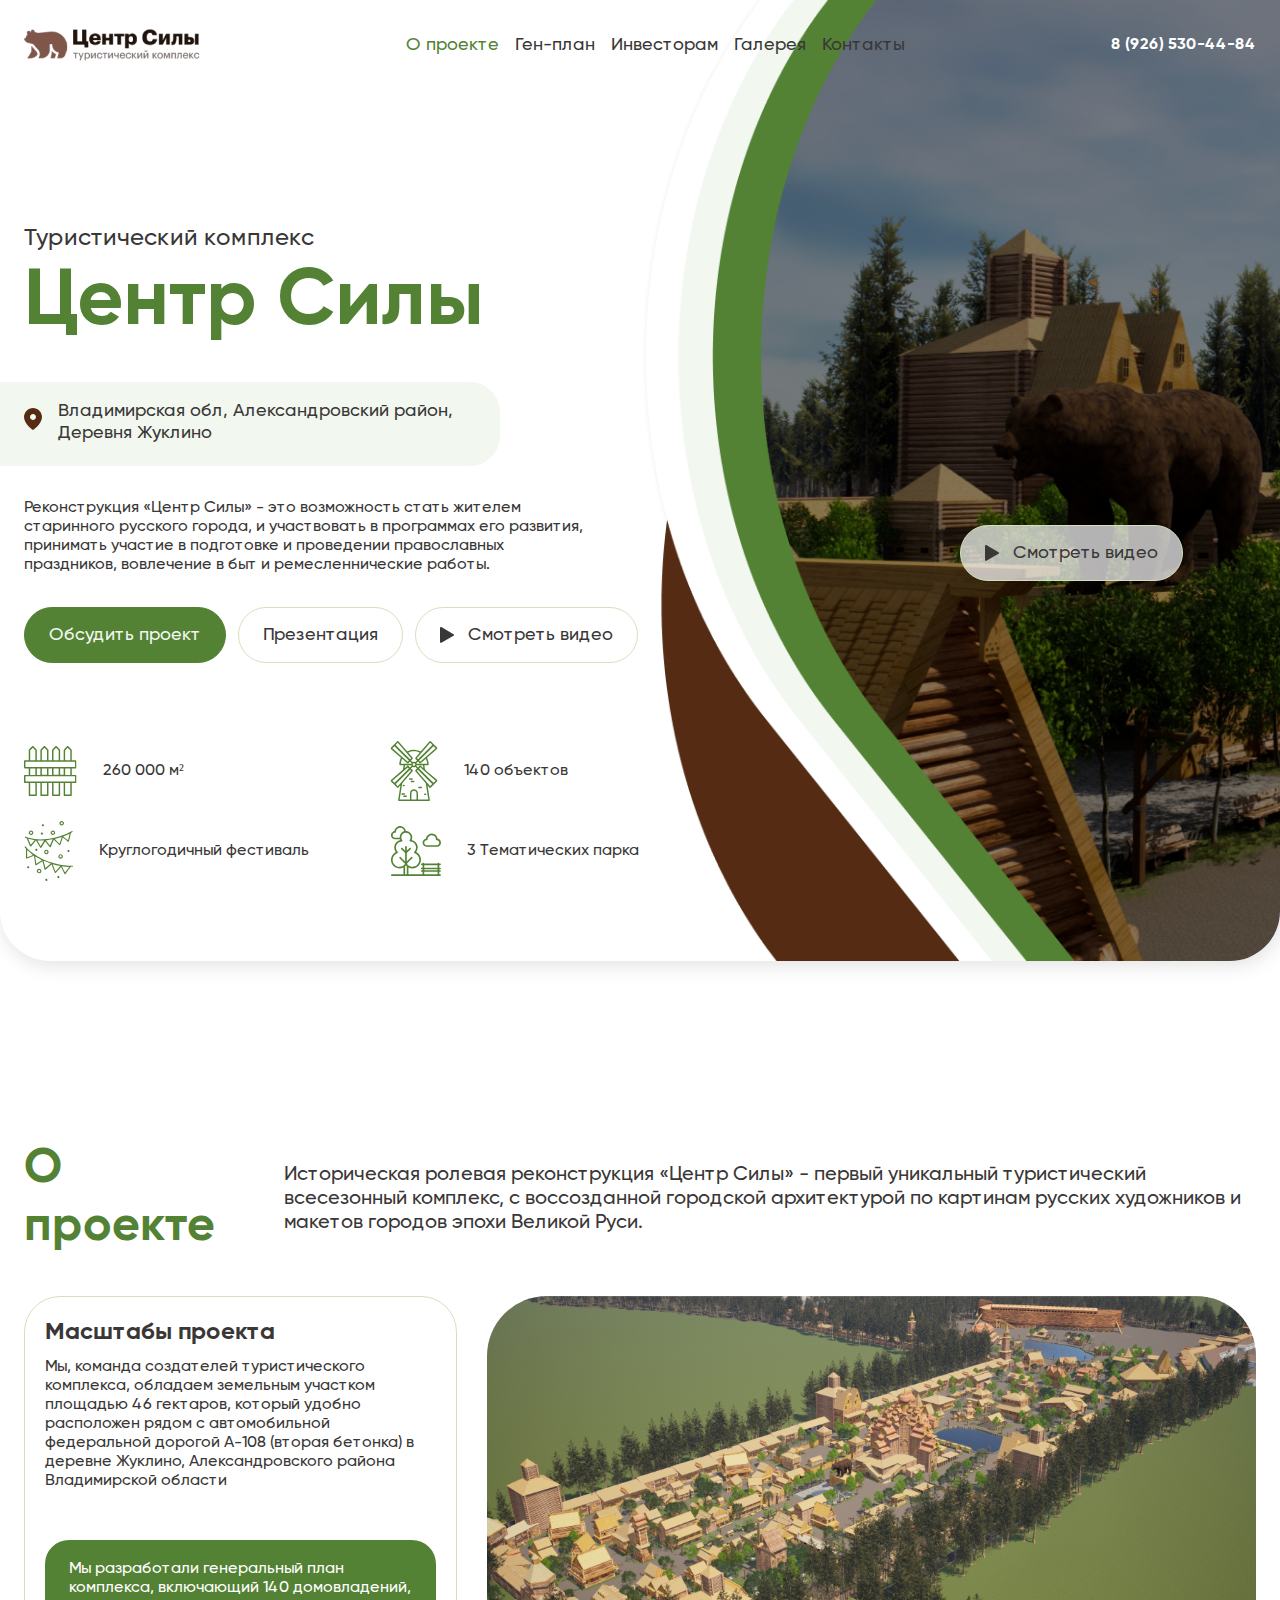
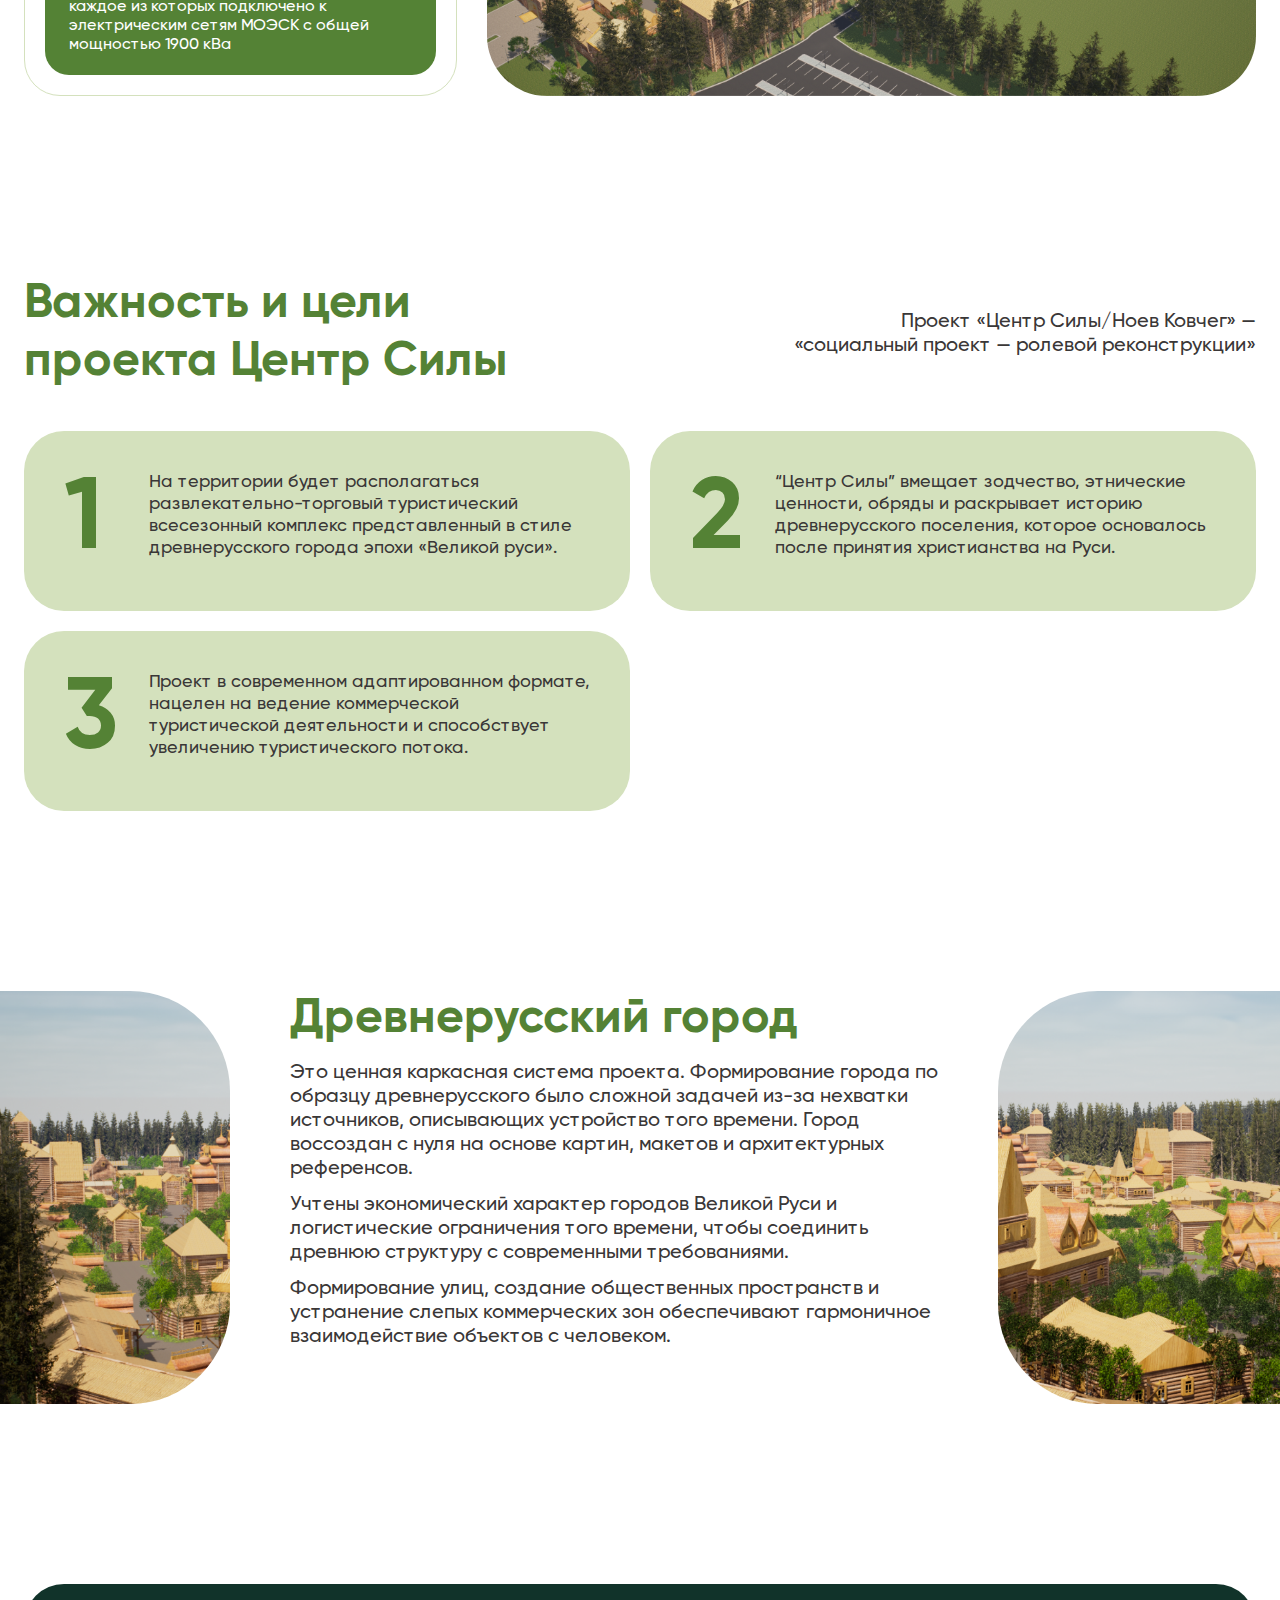
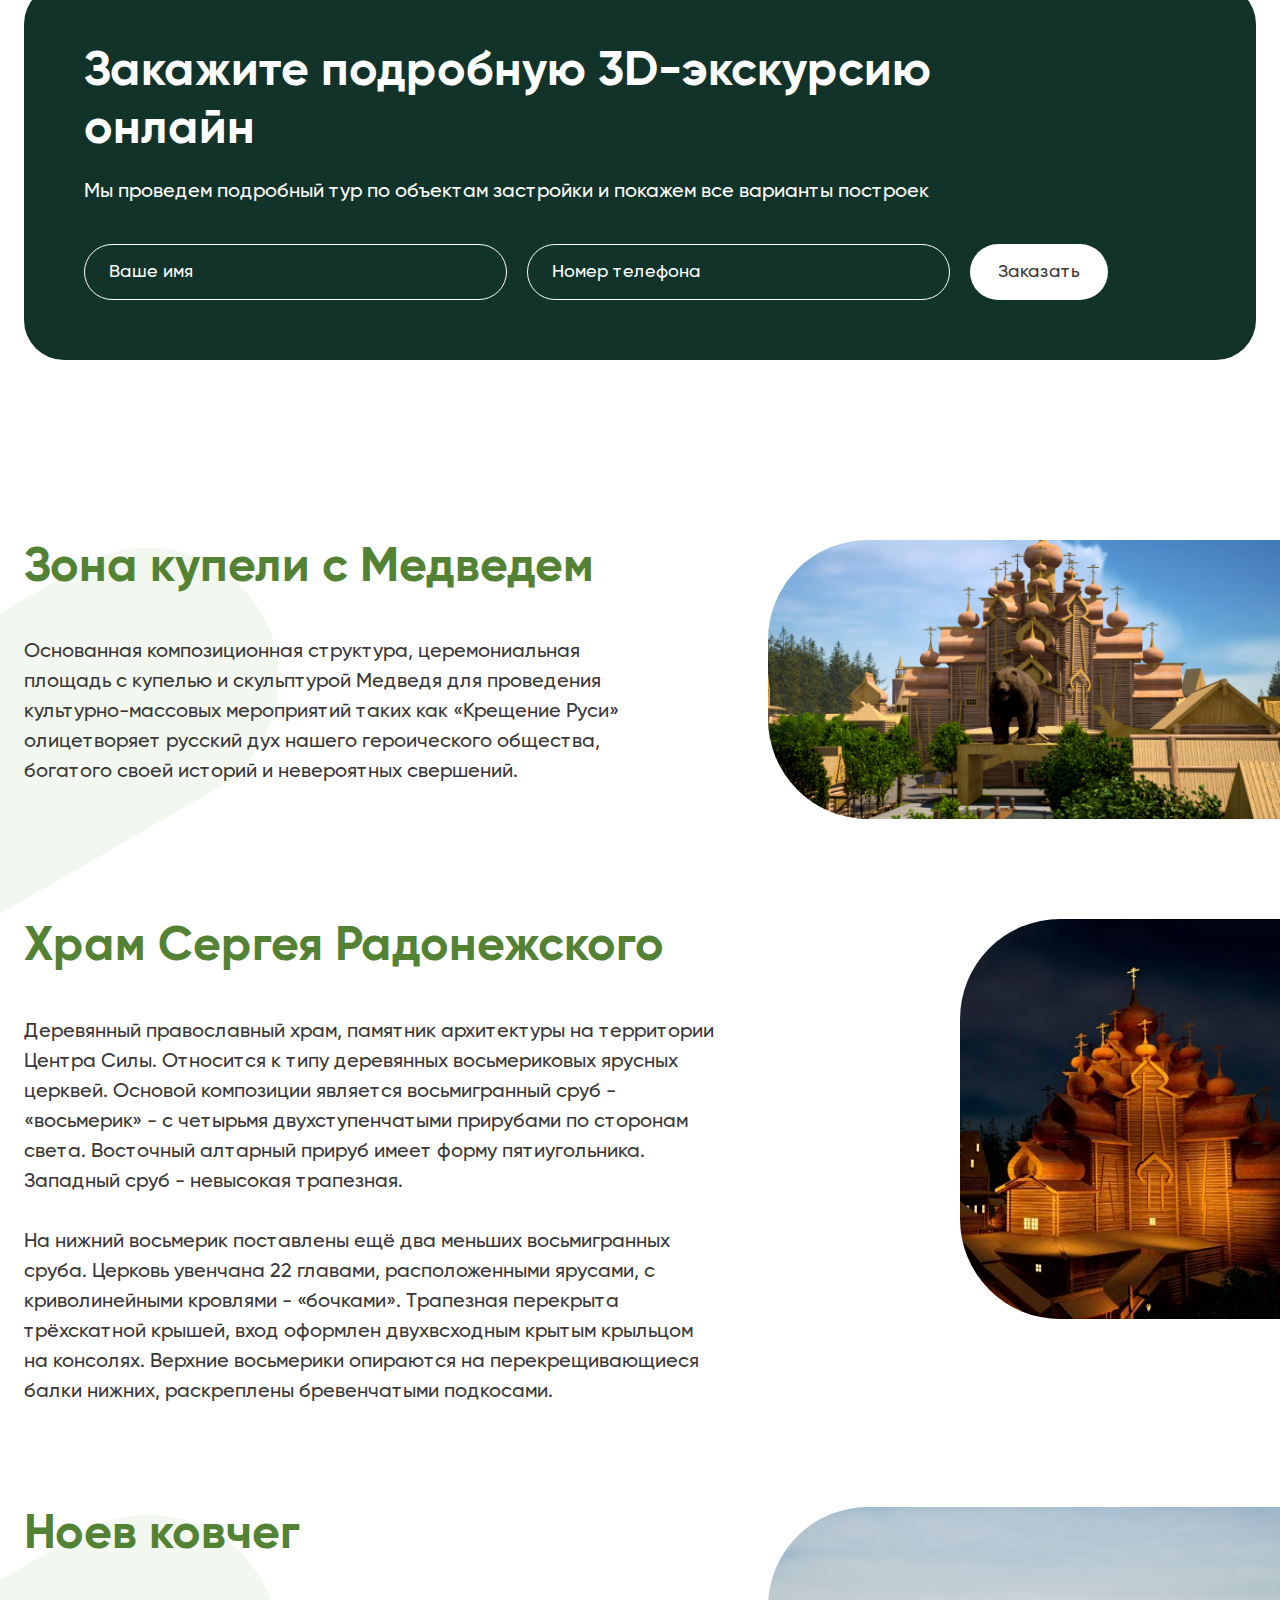
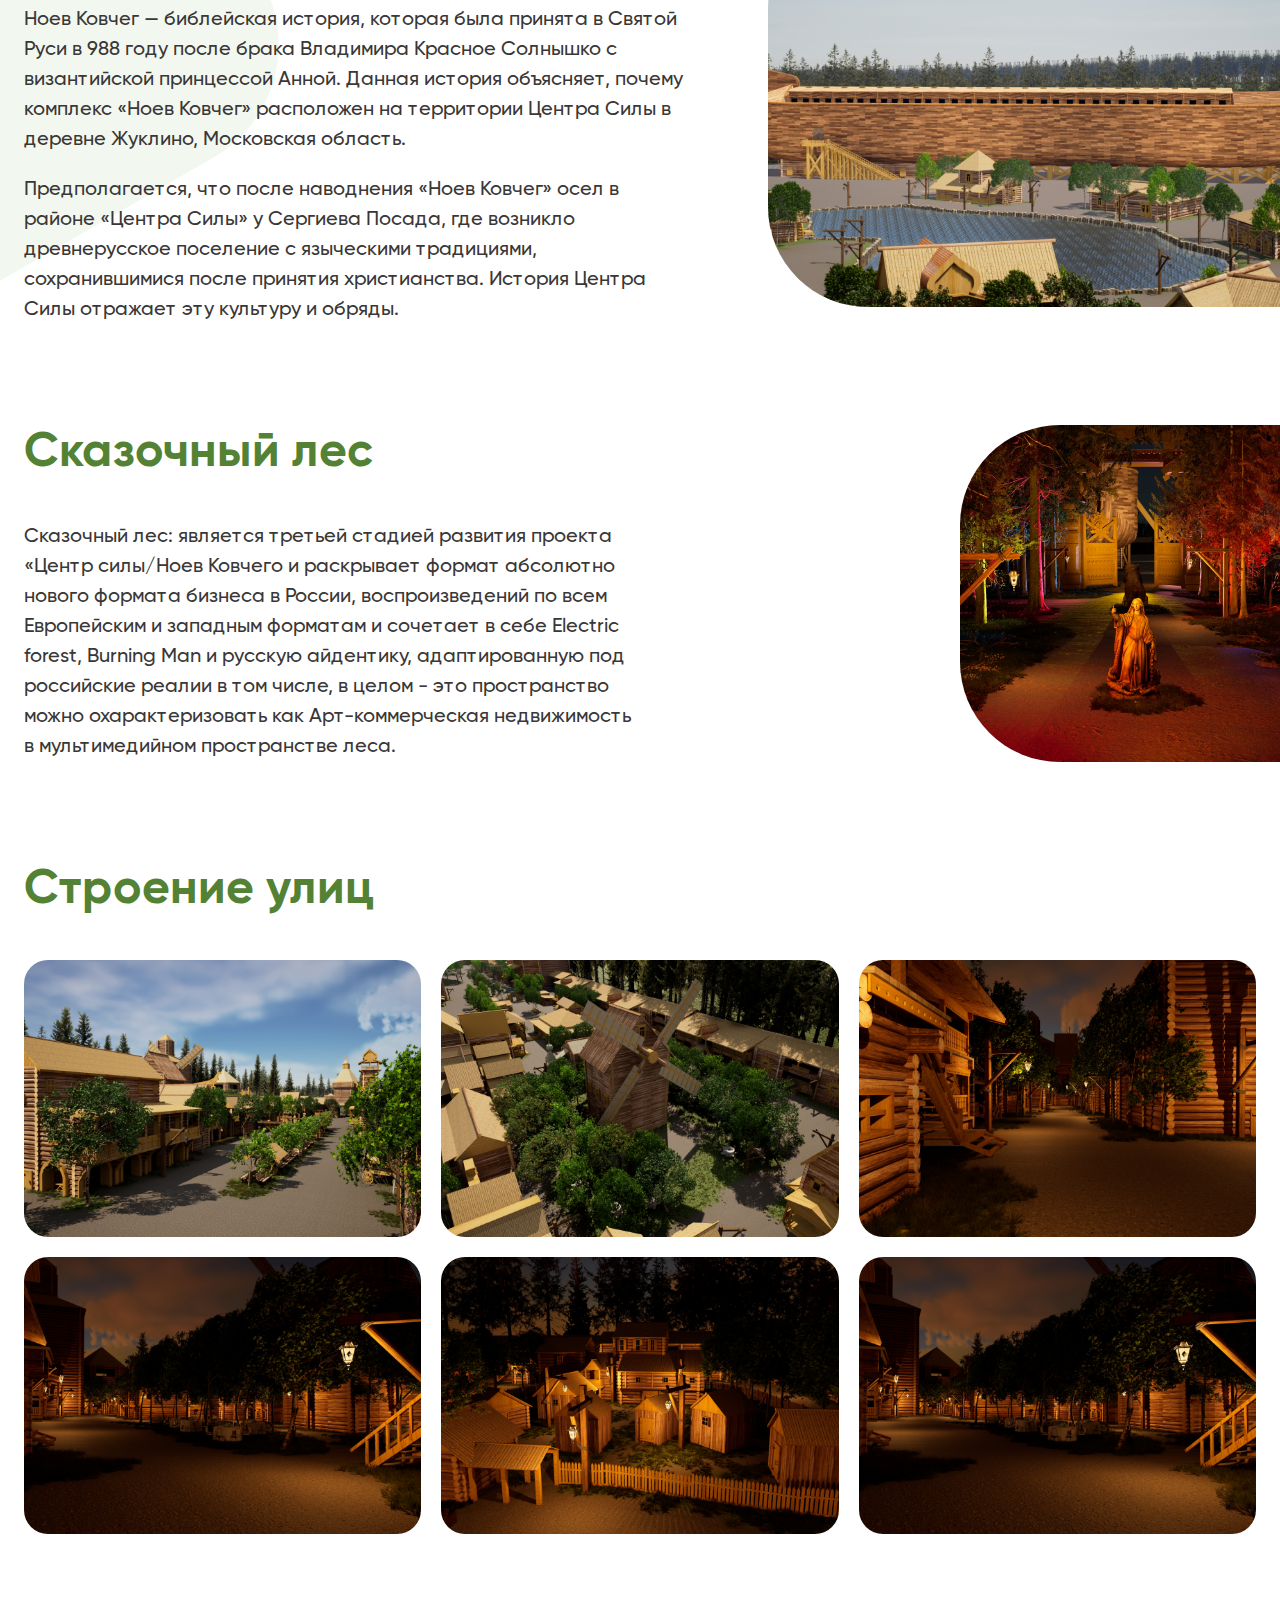
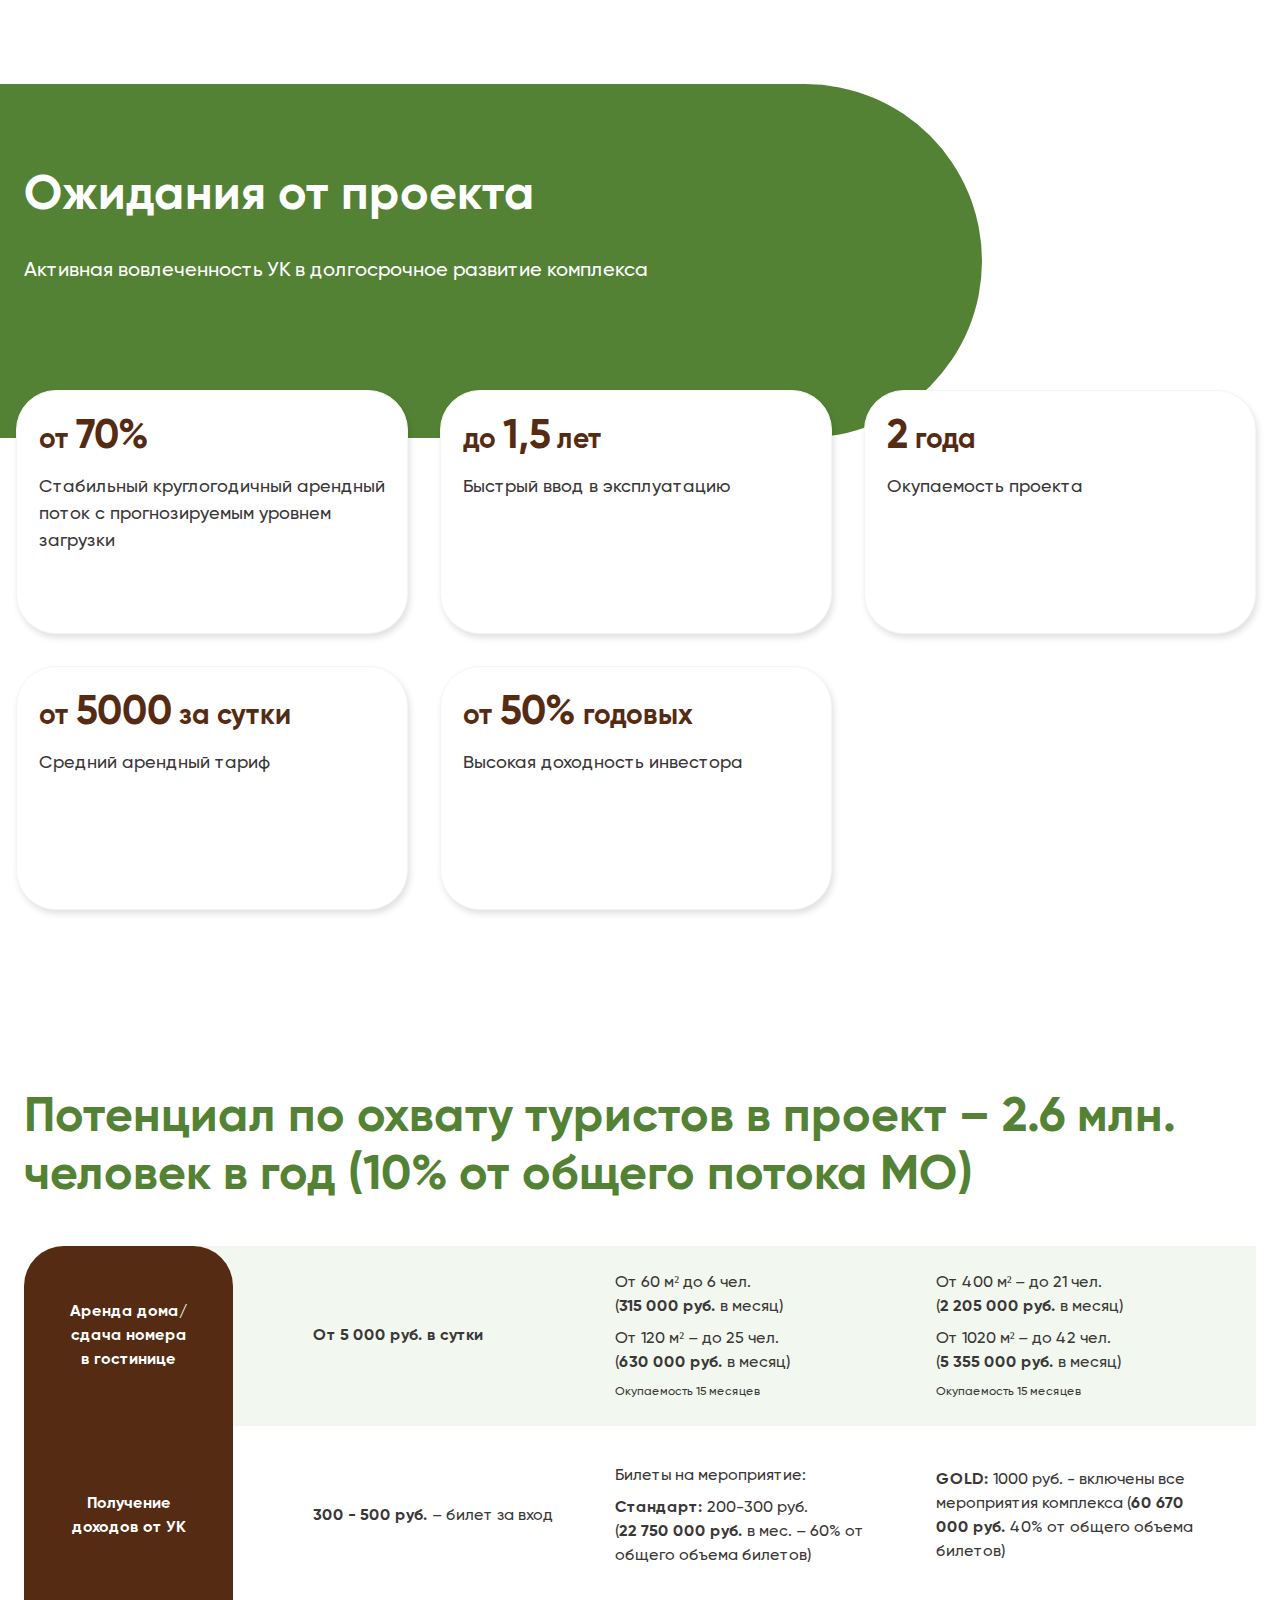
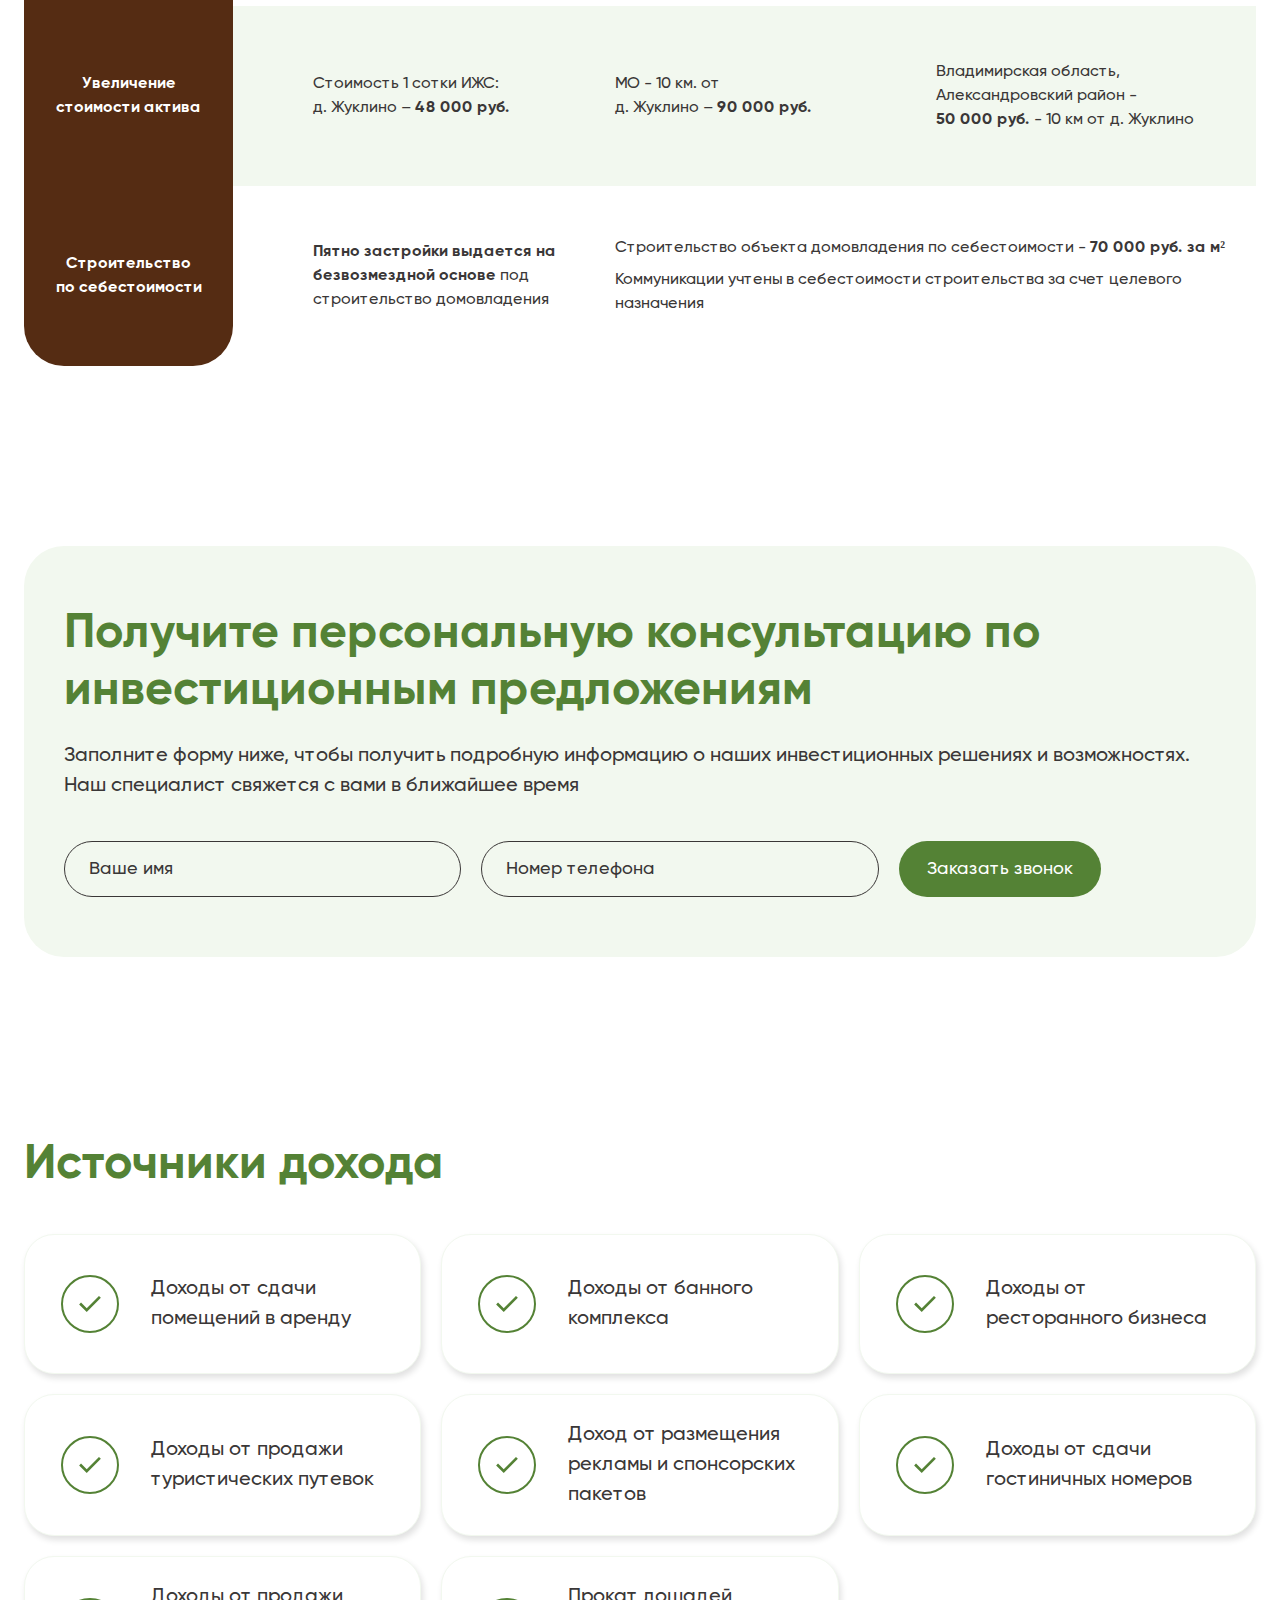
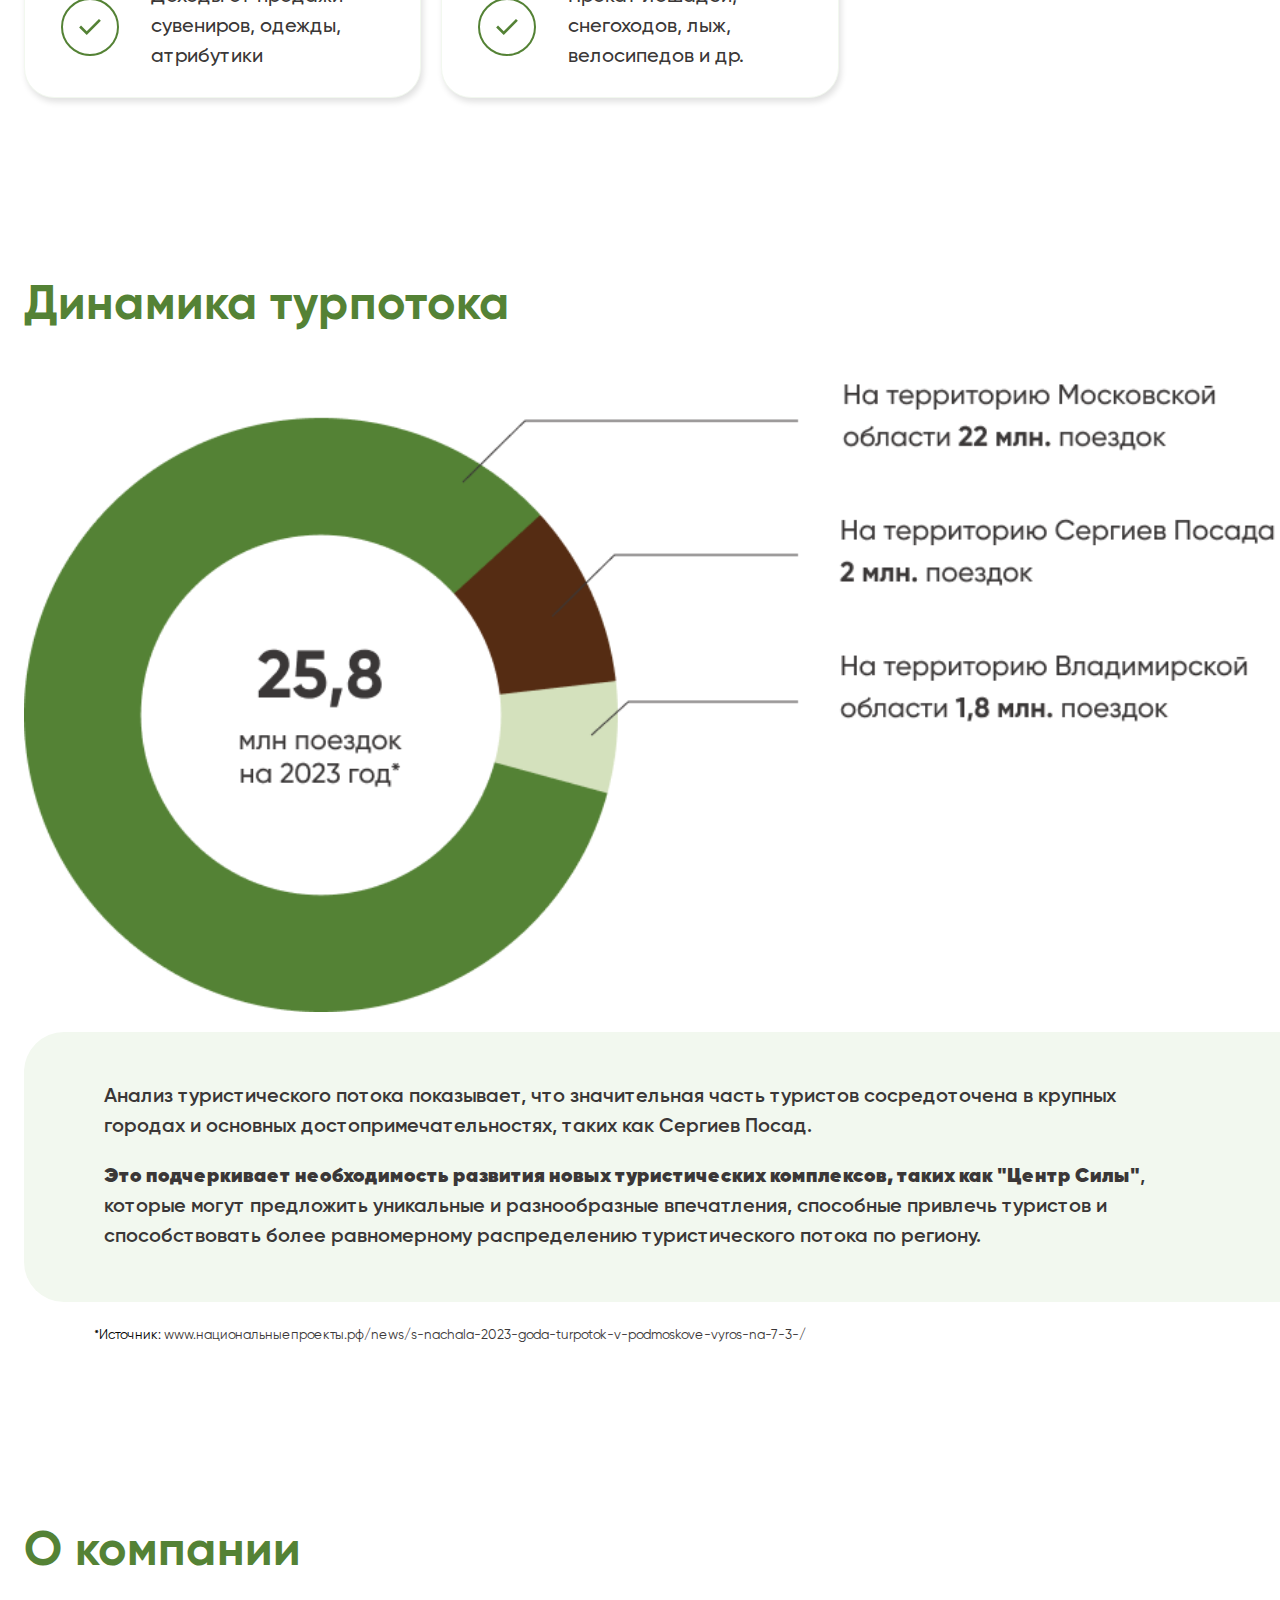
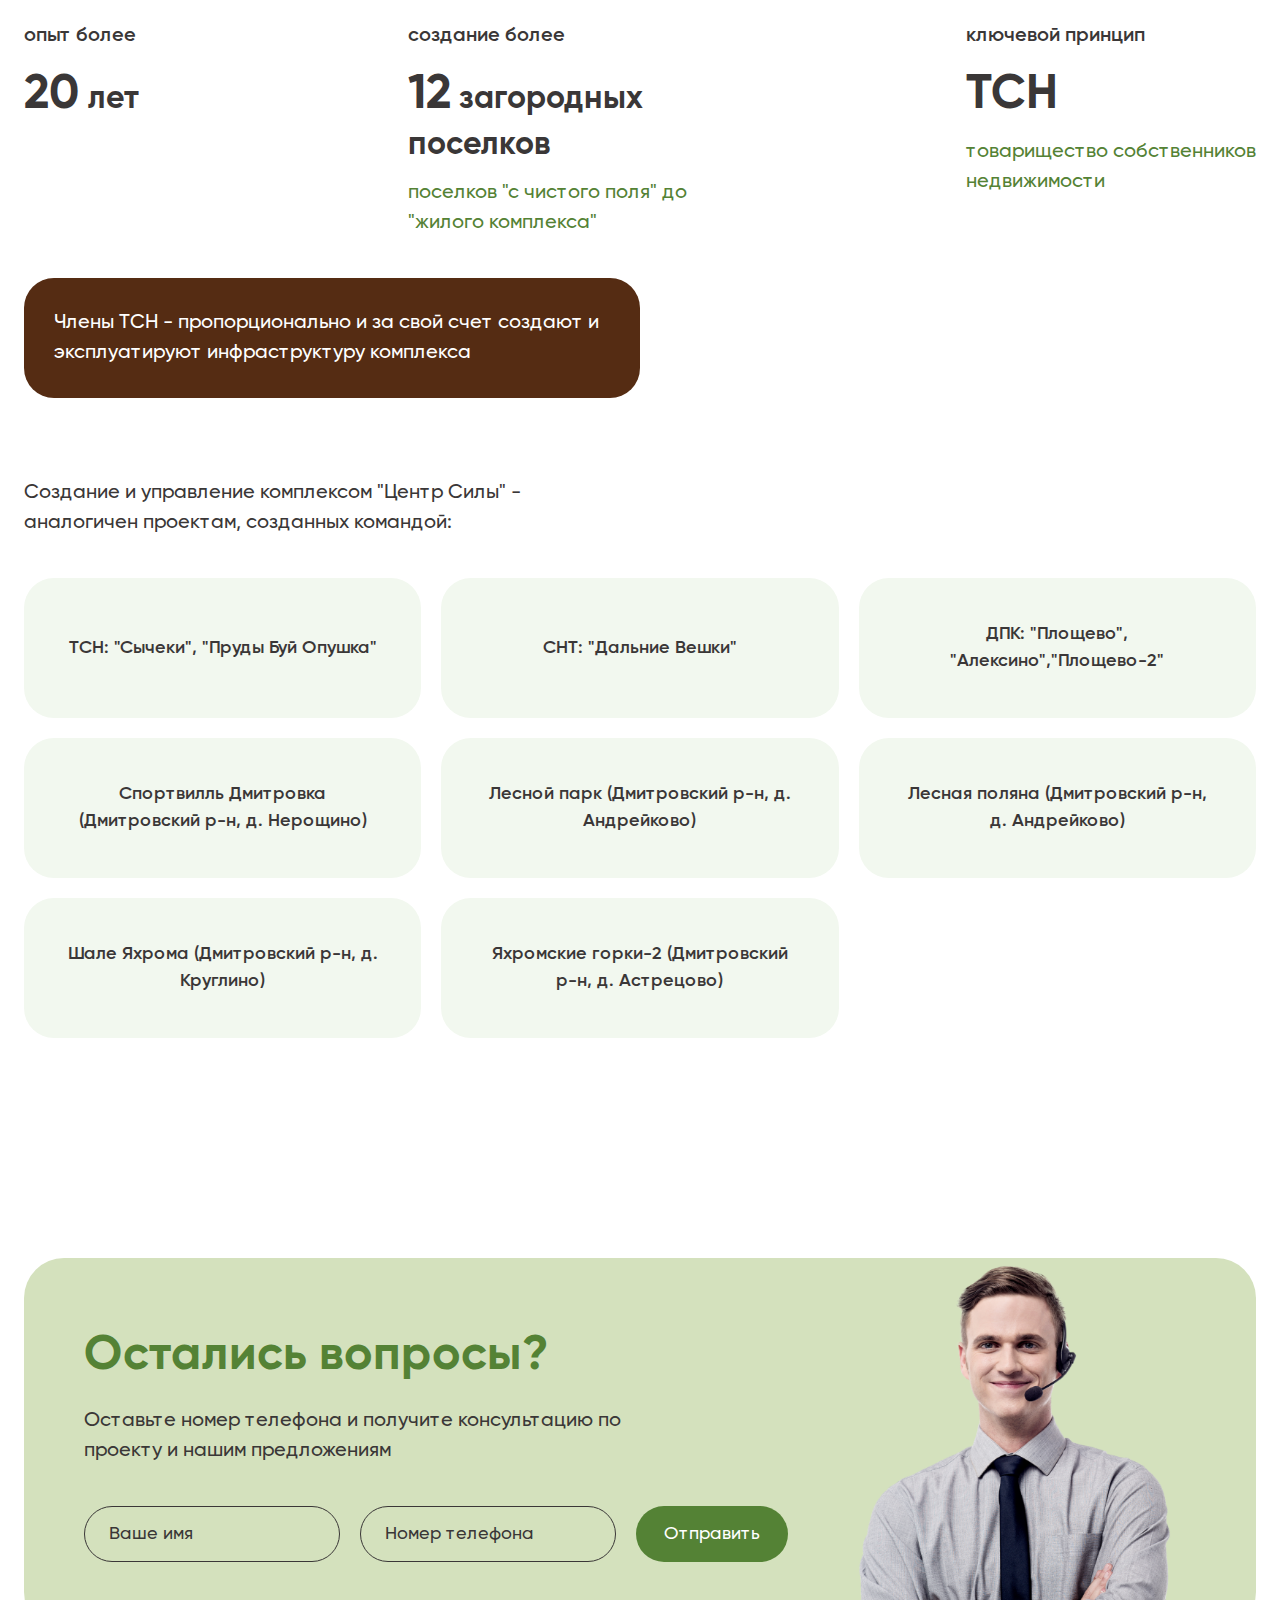
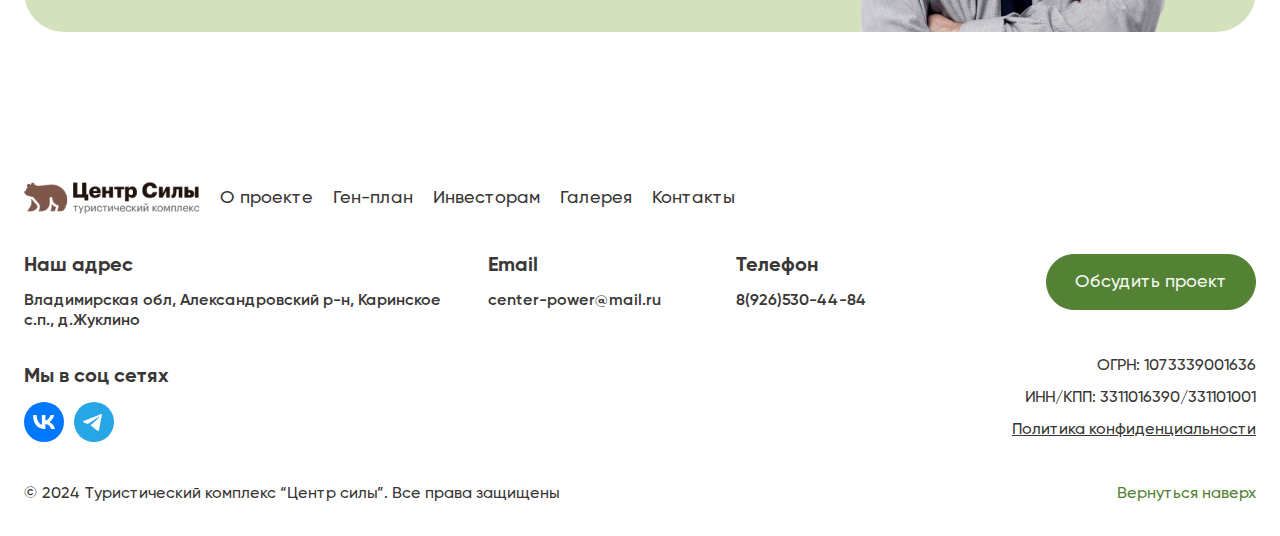
==== index.html @ 2b5b2bd0 "upd new block adp" ====
<!DOCTYPE html>
<html lang="ru">
<head>
    <meta charset="UTF-8">
    <meta name="viewport" content="width=device-width, initial-scale=1.0">
    <link rel="stylesheet" href="css/main.css">
    <link rel="stylesheet" href="assets/libs/swiper-bundle.min.css">
    <title>Главная</title>
</head>
<body>
    <header class="header">
        <div class="container">
            <div class="header__wrapper">
                <a href="/" class="logo">
                    <img src="assets/img/icons/logo.png" alt="">
                </a>
                <nav class="menu">
                    <ul class="menu-nav">
                        <li class="menu-nav__item">
                            <a href="pages/about.html" class="menu-nav__link menu-nav__link--active">О проекте</a>
                        </li>
                        <li class="menu-nav__item">
                            <a href="pages/plan.html" class="menu-nav__link">Ген-план</a>
                        </li>
                        <li class="menu-nav__item">
                            <a href="pages/investors.html" class="menu-nav__link">Инвесторам</a>
                        </li>
                        <li class="menu-nav__item">
                            <a href="pages/gallery.html" class="menu-nav__link">Галерея</a>
                        </li>
                        <li class="menu-nav__item">
                            <a href="pages/contacts.html" class="menu-nav__link">Контакты</a>
                        </li>
                    </ul>
                </nav>
                <a href="tel:89265304484" class="header__phone">8 (926) 530-44-84</a>
                <button class="btn-menu">
                    <span></span>
                    <span></span>
                    <span></span>
                </button>
            </div>
        </div>

        <div class="hero">
            <div class="hero__headline left-padding">
                <span class="hero__subtitle">Туристический комплекс</span>
                <h1 class="hero__title">Центр Cилы</h1>
            </div>
            <div class="hero__address left-padding">
                <p>Владимирская обл, Александровский район, Деревня Жуклино</p>
            </div>
            <div class="hero__bottom left-padding">
                <p class="hero__description">
                    Реконструкция «Центр Силы» - это возможность стать жителем старинного  русского города, и участвовать в программах его развития, 
                    принимать участие в подготовке и проведении  православных праздников, вовлечение в быт и ремесленнические работы.
                </p>
                <div class="hero__buttons">
                    <button class="btn btn--green btn-hover btn-hover--green btn-feedback">Обсудить проект</button>
                    <button class="btn btn--border btn-hover btn-hover--transparent btn-pres">Презентация</button>
                    <button class="btn btn--border btn-hover btn-hover--transparent btn-play">
                        <svg width="14" height="16" viewBox="0 0 14 16" fill="none" xmlns="http://www.w3.org/2000/svg">
                            <path d="M13.5484 7.16231C14.1505 7.50996 14.1505 8.37909 13.5484 8.72674L1.35484 15.7667C0.752688 16.1143 -6.85385e-07 15.6798 -6.54992e-07 14.9845L-3.95401e-08 0.904572C-9.14745e-09 0.209269 0.752688 -0.225295 1.35484 0.122356L13.5484 7.16231Z" fill="#3A3737" />
                        </svg>
                        <span>Смотреть видео</span>
                    </button>
                </div>
                <ul class="hero-advantages">
                    <li class="hero-advantages__item">
                        <img src="assets/img/icons/square.svg" class="hero-advantages__img" alt="">
                        <span class="hero-advantages__text">260 000 м²</span>
                    </li>
                    <li class="hero-advantages__item">
                        <img src="assets/img/icons/object.svg" class="hero-advantages__img" alt="">
                        <span class="hero-advantages__text">140 объектов</span>
                    </li>
                    <li class="hero-advantages__item">
                        <img src="assets/img/icons/festival.svg" class="hero-advantages__img" alt="">
                        <span class="hero-advantages__text">Круглогодичный фестиваль</span>
                    </li>
                    <li class="hero-advantages__item">
                        <img src="assets/img/icons/parks.svg" class="hero-advantages__img" alt="">
                        <span class="hero-advantages__text">3 Тематических парка</span>
                    </li>
                </ul>
            </div>
        </div>
        <div class="bg-hero">
            <div class="bg-hero__wrapper">
                <img src="assets/img/bg/hero.png" class="bg-hero__img" alt="">
                <button class="btn btn--border btn-hover btn-hover--transparent bg-hero__btn">
                    <svg width="14" height="16" viewBox="0 0 14 16" fill="none" xmlns="http://www.w3.org/2000/svg">
                        <path d="M13.5484 7.16231C14.1505 7.50996 14.1505 8.37909 13.5484 8.72674L1.35484 15.7667C0.752688 16.1143 -6.85385e-07 15.6798 -6.54992e-07 14.9845L-3.95401e-08 0.904572C-9.14745e-09 0.209269 0.752688 -0.225295 1.35484 0.122356L13.5484 7.16231Z" fill="#3A3737" />
                    </svg>
                    <span>Смотреть видео</span>
                </button>
            </div>
        </div>
        <div class="video">
            <img src="assets/img/photo/video.png" class="video__img" alt="">
            <button class="video__btn">
                <svg width="14" height="16" viewBox="0 0 14 16" fill="none" xmlns="http://www.w3.org/2000/svg">
                    <path d="M13.5484 7.16231C14.1505 7.50996 14.1505 8.37909 13.5484 8.72674L1.35484 15.7667C0.752688 16.1143 -6.85385e-07 15.6798 -6.54992e-07 14.9845L-3.95401e-08 0.904572C-9.14745e-09 0.209269 0.752688 -0.225295 1.35484 0.122356L13.5484 7.16231Z" fill="#3A3737" />
                </svg>
                <span>Смотреть видео</span>
            </button>
        </div>
    </header>

    <!-- О проекте -->
    <section class="section section--large">
        <div class="container">
            <div class="section__header">
                <h2 class="title title--xxs">О проекте</h2>
                <p class="section__subtitle">Историческая ролевая реконструкция «Центр Силы» - первый уникальный туристический всесезонный комплекс, с воссозданной городской архитектурой по картинам русских художников и макетов городов эпохи Великой Руси.</p>
            </div>
            <div class="container__inner">
                <div class="project">
                    <div class="project__left">
                        <h3 class="project__title">Масштабы проекта</h3>
                        <p class="project__subtitle">Мы, команда создателей туристического комплекса, обладаем земельным участком площадью 46 гектаров, который удобно расположен рядом с автомобильной федеральной дорогой А-108 (вторая бетонка) в деревне Жуклино, Александровского района Владимирской области</p>
                        <div class="project__description">
                            <p class="project__text">Мы разработали генеральный план комплекса, включающий 140 домовладений, каждое из которых подключено к электрическим сетям МОЭСК с общей мощностью 1900 кВа</p>
                        </div>
                    </div>
                    <div class="project__right">
                        <img src="assets/img/photo/object.png" class="project__img" alt="">
                    </div>
                </div>
            </div>
        </div>
    </section>

    <!-- Цели -->
    <section class="section section--large">
        <div class="container">
            <div class="section__header">
                <h2 class="title title--xs">Важность и цели проекта Центр Силы</h2>
                <p class="section__subtitle section__subtitle--xs">Проект «Центр Силы/Ноев Ковчег» — «социальный проект — ролевой реконструкции»</p>
            </div>
            <div class="container__inner">
                <div class="goals">
                    <div class="goals__item">
                        <span class="goals__number">1</span>
                        <p class="goals__text">На территории будет располагаться развлекательно-торговый туристический всесезонный комплекс представленный в стиле древнерусского города эпохи «Великой руси».</p>
                    </div>
                    <div class="goals__item">
                        <span class="goals__number">2</span>
                        <p class="goals__text">“Центр Силы” вмещает зодчество, этнические ценности, обряды и раскрывает историю древнерусского поселения, которое основалось после принятия христианства на Руси.</p>
                    </div>
                    <div class="goals__item">
                        <span class="goals__number">3</span>
                        <p class="goals__text">Проект в современном адаптированном формате, нацелен на ведение коммерческой туристической деятельности и способствует увеличению туристического потока.</p>
                    </div>
                </div>
            </div>
        </div>
    </section>

    <!-- Древнерусский город -->
    <section class="section section--large">
        <div class="town">
            <img src="assets/img/photo/oldrus-left.png" class="town__img" alt="">
            <div class="town__wrapper">
                <h2>Древнерусский город</h2>
                <p class="town__text">Это ценная каркасная система проекта. Формирование города по образцу древнерусского было сложной задачей из-за нехватки источников, описывающих устройство того времени. Город воссоздан с нуля на основе картин, макетов и архитектурных референсов.</p>
                <p class="town__text"> Учтены экономический характер городов Великой Руси и логистические ограничения того времени, чтобы соединить древнюю структуру с современными требованиями.</p>
                <p class="town__text">Формирование улиц, создание общественных пространств и устранение слепых коммерческих зон обеспечивают гармоничное взаимодействие объектов с человеком.</p>
            </div>
            <img src="assets/img/photo/oldrus-right.png" class="town__img" alt="">
        </div>
    </section>

    <!-- Форма -->
    <section class="section section--large">
        <div class="container">
            <div class="order-form">
                <div class="order-form__wrapper">
                    <h2 class="white-text">Закажите подробную 3D-экскурсию онлайн</h2>
                    <p class="order-form__subtitle white-text">Мы проведем подробный тур по объектам застройки и покажем все варианты построек</p>
                    <form action="" class="form form-order">
                        <input type="text" class="input input--white" name="name" placeholder="Ваше имя">
                        <input type="text" class="input input--white" name="phone" placeholder="Номер телефона">
                        <button class="form-order__btn">Заказать</button>
                    </form>
                </div>
            </div>
        </div>
    </section>

    <!-- Примеры -->
    <section class="section section--large">
        <div class="example">
            
            <div class="solutions">
                <div class="solutions__inner">
                    <div class="solutions__left solutions__left--medium solutions__left--bg left-padding">
                        <h2>Зона купели с Медведем</h2>
                        <div class="solutions__wrapper">
                            <div class="solutions__item">
                                <p class="solutions__text">Основанная композиционная структура, церемониальная площадь с купелью и скульптурой Медведя для проведения культурно-массовых мероприятий таких как «Крещение Руси» олицетворяет русский дух нашего героического общества, богатого своей историй и невероятных свершений.</p>
                            </div>
                        </div>
                    </div>
                    <img src="assets/img/photo/font-area.png" class="solutions__img solutions__img--large" alt="">
                </div>
            </div>

            <div class="solutions">
                <div class="solutions__inner">
                    <div class="solutions__left solutions__left--large left-padding">
                        <h2>Храм Сергея Радонежского</h2>
                        <div class="solutions__wrapper solutions__wrapper--large">
                            <div class="solutions__item">
                                <p class="solutions__text">Деревянный православный храм, памятник архитектуры на территории Центра Силы. Относится к типу деревянных восьмериковых ярусных церквей. Основой композиции является восьмигранный сруб - «восьмерик» - с четырьмя двухступенчатыми прирубами по сторонам света. Восточный алтарный прируб имеет форму пятиугольника. Западный сруб - невысокая трапезная.</p>
                            </div>
                            <div class="solutions__item">
                                <p class="solutions__text">На нижний восьмерик поставлены ещё два меньших восьмигранных сруба. Церковь увенчана 22 главами, расположенными ярусами, с криволинейными кровлями - «бочками». Трапезная перекрыта трёхскатной крышей, вход оформлен двухвсходным крытым крыльцом на консолях. Верхние восьмерики опираются на перекрещивающиеся балки нижних, раскреплены бревенчатыми подкосами.</p>
                            </div>
                        </div>
                    </div>
                    <img src="assets/img/photo/temple.png" class="solutions__img solutions__img--medium" alt="">
                </div>
            </div>

            <div class="solutions">
                <div class="solutions__inner">
                    <div class="solutions__left solutions__left--large solutions__left--bg left-padding">
                        <h2>Ноев ковчег</h2>
                        <div class="solutions__wrapper">
                            <div class="solutions__item">
                                <p class="solutions__text">Ноев Ковчег — библейская история, которая была принята в Святой Руси в 988 году после брака Владимира Красное Солнышко с византийской принцессой Анной. Данная история объясняет, почему комплекс «Ноев Ковчег» расположен на территории Центра Силы в деревне Жуклино, Московская область.</p>
                                <p class="solutions__text">Предполагается, что после наводнения «Ноев Ковчег» осел в районе «Центра Силы» у Сергиева Посада, где возникло древнерусское поселение с языческими традициями, сохранившимися после принятия христианства. История Центра Силы отражает эту культуру и обряды.</p>
                            </div>
                        </div>
                    </div>
                    <img src="assets/img/photo/noah.png" class="solutions__img solutions__img--large" alt="">
                </div>
            </div>

            <div class="solutions">
                <div class="solutions__inner">
                    <div class="solutions__left solutions__left--medium left-padding">
                        <h2>Сказочный лес</h2>
                        <div class="solutions__wrapper">
                            <div class="solutions__item">
                                <p class="solutions__text">Сказочный лес: является третьей стадией развития проекта «Центр силы/Ноев Ковчего и раскрывает формат абсолютно нового формата бизнеса в России, воспроизведений по всем Европейским и западным форматам и сочетает в себе Electric forest, Burning Man и русскую айдентику, адаптированную под российские реалии в том числе, в целом - это пространство можно охарактеризовать как Арт-коммерческая недвижимость в мультимедийном пространстве леса.</p>
                            </div>
                        </div>
                    </div>
                    <img src="assets/img/photo/fairytale-forest.png" class="solutions__img solutions__img--medium" alt="">
                </div>
            </div>
        </div>
    </section>

    <!-- Строение улиц -->
    <section class="section">
        <div class="container">
            <div class="section__header">
                <h2 class="title title--xs">Cтроение улиц</h2>
            </div>
            <div class="container__inner">
                <div class="swiper swiper-build">
                    <div class="swiper-wrapper swiper-build__wrapper">
                        <div class="swiper-slide swiper-build__slide">
                            <img src="assets/img/slider/slide-1.png" class="swiper-build__img" alt="">
                        </div>
                        <div class="swiper-slide swiper-build__slide">
                            <img src="assets/img/slider/slide-2.png" class="swiper-build__img" alt="">
                        </div>
                        <div class="swiper-slide swiper-build__slide">
                            <img src="assets/img/slider/slide-3.png" class="swiper-build__img" alt="">
                        </div>
                        <div class="swiper-slide swiper-build__slide">
                            <img src="assets/img/slider/slide-4.png" class="swiper-build__img" alt="">
                        </div>
                        <div class="swiper-slide swiper-build__slide">
                            <img src="assets/img/slider/slide-5.png" class="swiper-build__img" alt="">
                        </div>
                        <div class="swiper-slide swiper-build__slide">
                            <img src="assets/img/slider/slide-6.png" class="swiper-build__img" alt="">
                        </div>
                        <div class="swiper-slide swiper-build__slide">
                            <img src="assets/img/slider/slide-5.png" class="swiper-build__img" alt="">
                        </div>
                        <div class="swiper-slide swiper-build__slide">
                            <img src="assets/img/slider/slide-6.png" class="swiper-build__img" alt="">
                        </div>
                    </div>
                </div>
            </div>
        </div>
    </section>

    <!-- Дорожная карта -->
    <section class="section">

    </section>
    
    <!-- Ожидания от проектов -->
    <section class="section section--large">
        <div class="waiting">
            <div class="waiting__row">
                <div class="waiting__item item1 waiting__item--first left-padding">
                    <h2 class="white-text">Ожидания от проекта</h2>
                    <p class="waiting__text">Активная вовлеченность УК в долгосрочное развитие комплекса</p>
                </div>
                <div class="waiting__item item2">
                    <p class="waiting__title">от <span>70%</span></p>
                    <p class="waiting__text">Стабильный круглогодичный арендный поток с прогнозируемым уровнем загрузки</p>
                </div>
                <div class="waiting__item item3">
                    <p class="waiting__title">до <span>1,5</span> лет</p>
                    <p class="waiting__text">Быстрый ввод в эксплуатацию</p>
                </div>
                <div class="waiting__item item4">
                    <p class="waiting__title"><span>2</span> года</p>
                    <p class="waiting__text">Окупаемость проекта</p>
                </div>
                <div class="waiting__item item5">
                    <p class="waiting__title">от <span>5000</span> за сутки</p>
                    <p class="waiting__text">Средний арендный тариф</p>
                </div>
                <div class="waiting__item item6">
                    <p class="waiting__title">от <span>50%</span> годовых</p>
                    <p class="waiting__text">Высокая доходность инвестора</p>
                </div>
            </div>
        </div>
    </section>

    <!-- Таблица -->
    <section class="section section--large">
        <div class="">
            <div class="container">
                <div class="section__header">
                    <h2 class="title title--xl">Потенциал по охвату туристов в проект – 2.6 млн. человек в год (10% от общего потока МО)</h2>
                </div>
            </div>
            <div class="container__inner horizontal-scroll">
                <div class="table">
                    <div class="table__row">
                        <div class="table__item table__item--head">
                            <p class="table__headline">Аренда дома/<br> сдача номера<br> в гостинице</p>
                        </div>
                        <div class="table__item">
                            <p class="table__text"><span>От 5 000 руб. в сутки</span></p>
                        </div>
                        <div class="table__item">
                            <div class="table__inner">
                                <ul class="table-list">
                                    <li class="table-list__item">
                                        От 60 м² до 6 чел.<br>
                                        (<span>315 000 руб.</span> в месяц)
                                    </li>
                                    <li class="table-list__item">
                                        От 120 м² – до 25 чел.<br>
                                        (<span>630 000 руб.</span> в месяц)
                                    </li>
                                </ul>
                                <p class="table__small">Окупаемость 15 месяцев</p>
                            </div>
                        </div>
                        <div class="table__item">
                            <div class="table__inner">
                                <ul class="table-list">
                                    <li class="table-list__item">
                                        От 400 м² – до 21 чел.<br>
                                        (<span>2 205 000 руб.</span> в месяц)
                                    </li>
                                    <li class="table-list__item">
                                        От 1020 м² – до 42 чел.<br>
                                        (<span>5 355 000 руб.</span> в месяц)
                                    </li>
                                </ul>
                                <p class="table__small">Окупаемость 15 месяцев</p>
                            </div>
                        </div>
                    </div>
                    <div class="table__row">
                        <div class="table__item table__item--head">
                            <p class="table__headline">Получение<br> доходов от УК</p>
                        </div>
                        <div class="table__item">
                            <p class="table__text"><span>300 - 500 руб.</span> – билет за вход</p>
                        </div>
                        <div class="table__item">
                            <div class="table__inner">
                                <ul class="table-list">
                                    <li class="table-list__item">
                                        Билеты на мероприятие:
                                    </li>
                                    <li class="table-list__item">
                                        <span>Стандарт:</span> 200-300 руб.<br>
                                        (<span>22 750 000 руб.</span> в мес. – 60% от общего объема билетов)
                                    </li>
                                </ul>
                            </div>
                        </div>
                        <div class="table__item">
                            <div class="table__inner">
                                <ul class="table-list">
                                    <li class="table-list__item">
                                        <span>GOLD:</span> 1000 руб. - включены все мероприятия комплекса (<span>60 670 000 руб.</span> 40% от общего объема билетов)
                                    </li>
                                </ul>
                            </div>
                        </div>
                    </div>
                    <div class="table__row">
                        <div class="table__item table__item--head">
                            <p class="table__headline">Увеличение<br> стоимости актива</p>
                        </div>
                        <div class="table__item">
                            <p class="table__text">Стоимость 1 сотки ИЖС:<br> д. Жуклино – <span>48 000 руб.</span></p>
                        </div>
                        <div class="table__item">
                            <div class="table__inner">
                                <ul class="table-list">
                                    <li class="table-list__item">
                                        МО - 10 км. от <br>
                                        д. Жуклино – <span>90 000 руб.</span>
                                    </li>
                                </ul>
                            </div>
                        </div>
                        <div class="table__item">
                            <div class="table__inner">
                                <ul class="table-list">
                                    <li class="table-list__item">
                                        Владимирская область, Александровский район -<br><span>50 000 руб.</span> - 10 км от д. Жуклино
                                    </li>
                                </ul>
                            </div>
                        </div>
                    </div>
                    <div class="table__row">
                        <div class="table__item table__item--head">
                            <p class="table__headline">Строительство<br> по себестоимости</p>
                        </div>
                        <div class="table__item">
                            <p class="table__text"><span>Пятно застройки выдается на безвозмездной основе</span> под строительство домовладения</p>
                        </div>
                        <div class="table__item table__item--two">
                            <div class="table__inner">
                                <ul class="">
                                    <li class="table-list__item">
                                        Строительство объекта домовладения по себестоимости - <span>70 000 руб. за м²</span>
                                    </li>
                                    <li class="table-list__item">
                                        Коммуникации учтены в себестоимости строительства за счет целевого назначения
                                    </li>
                                </ul>
                            </div>
                        </div>
                    </div>
                </div>
            </div>
        </div>
    </section>

    <!-- Форма -->
    <section class="section section--large">
        <div class="container">
            <div class="consultation-form">
                <div class="consultation-form__wrapper">
                    <div class="consultation-form__top">
                        <h2 class="consultation-form__title">Получите персональную консультацию 
                            по инвестиционным предложениям</h2>
                        <p class="consultation-form__subtitle">Заполните форму ниже, чтобы получить подробную информацию о наших инвестиционных решениях и возможностях. Наш специалист свяжется с вами в ближайшее время</p>
                    </div>
                    <form action="" class="form form-consultation">
                        <input type="text" class="input input--green" name="name" placeholder="Ваше имя">
                        <input type="tel" class="input input--green" name="phone" placeholder="Номер телефона">
                        <button class="form-consultation__btn">Заказать звонок</button>
                    </form>
                </div>
                <img src="assets/img/photo/consult-form.png" class="consultation-form__img" alt="">
            </div>
        </div>
    </section>

    <!-- Источники дохода -->
    <section class="section section--large">
        <div class="container">
            <h2>Источники дохода</h2>
            <div class="container__inner">
                <div class="sources">
                    <div class="sources__item">
                        <img src="assets/img/icons/check.svg" class="sources__img" alt="">
                        <p class="sources__text">Доходы от сдачи помещений в аренду</p>
                    </div>
                    <div class="sources__item">
                        <img src="assets/img/icons/check.svg" class="sources__img" alt="">
                        <p class="sources__text">Доходы от банного комплекса</p>
                    </div>
                    <div class="sources__item">
                        <img src="assets/img/icons/check.svg" class="sources__img" alt="">
                        <p class="sources__text">Доходы от ресторанного бизнеса</p>
                    </div>
                    <div class="sources__item">
                        <img src="assets/img/icons/check.svg" class="sources__img" alt="">
                        <p class="sources__text">Доходы от продажи туристических путевок</p>
                    </div>
                    <div class="sources__item">
                        <img src="assets/img/icons/check.svg" class="sources__img" alt="">
                        <p class="sources__text">Доход от размещения рекламы и спонсорских пакетов</p>
                    </div>
                    <div class="sources__item">
                        <img src="assets/img/icons/check.svg" class="sources__img" alt="">
                        <p class="sources__text">Доходы от сдачи гостиничных номеров</p>
                    </div>
                    <div class="sources__item">
                        <img src="assets/img/icons/check.svg" class="sources__img" alt="">
                        <p class="sources__text">Доходы от продажи сувениров, одежды, атрибутики</p>
                    </div>
                    <div class="sources__item">
                        <img src="assets/img/icons/check.svg" class="sources__img" alt="">
                        <p class="sources__text">Прокат лошадей, снегоходов, лыж, велосипедов и др.</p>
                    </div>
                </div>
            </div>
        </div>
    </section>

    <!-- Динамика турпотока -->
    <section class="section section--large">
        <div class="left-padding left-padding--none">
            <h2 class="title--padding">Динамика турпотока</h2>
            <div class="container__inner">
                <div class="schedule">
                    <img src="assets/img/photo/schedule.png" class="schedule__img" alt="">
                    <div class="schedule-dynamic">
                        <ul class="schedule-dynamic__list">
                            <li class="schedule-dynamic__item">
                                <p class="schedule-dynamic__text schedule-dynamic__text--green">На территорию Московской области 22 млн. поездок</p>
                            </li>
                            <li class="schedule-dynamic__item">
                                <p class="schedule-dynamic__text schedule-dynamic__text--brown">На территорию Сергиев Посада 2 млн. поездок</p>
                            </li>
                            <li class="schedule-dynamic__item">
                                <p class="schedule-dynamic__text schedule-dynamic__text--light">На территорию Владимирской области 1,8 млн. поездок</p>
                            </li>
                        </ul>
                        <img src="assets/img/photo/dynamic.svg" class="schedule-dynamic__img" alt="">
                    </div>
                    <div class="schedule__right">
                        <div class="schedule__wrapper">
                            <p class="schedule__text">Анализ туристического потока показывает, что значительная часть туристов сосредоточена в крупных городах и основных достопримечательностях, таких как Сергиев Посад.</p>
                            <p class="schedule__text"><b>Это подчеркивает необходимость развития новых туристических комплексов, таких как "Центр Силы"</b>, которые могут предложить уникальные и разнообразные впечатления, способные привлечь туристов и способствовать более равномерному распределению туристического потока по региону.</p>
                        </div>
                        <small class="schedule__source">*Источник: <a href="www.национальныепроекты.рф/news/s-nachala-2023-goda-turpotok-v-podmoskove-vyros-na-7-3-/">www.национальныепроекты.рф/news/s-nachala-2023-goda-turpotok-v-podmoskove-vyros-na-7-3-/</a></small>
                    </div>
                </div>
            </div>
        </div>
    </section>

    <!-- О компании -->
    <section class="section section--large">
        <div class="container">
            <h2>О компании</h2>
            <div class="container__inner">
                <div class="about">
                    <div class="about__top">
                        <div class="about-advantages">
                            <div class="about-advantages__item">
                                <span class="about-advantages__text">опыт более</span>
                                <p class="about-advantages__title"><span>20</span> лет</p>
                            </div>
                            <div class="about-advantages__item">
                                <span class="about-advantages__text">создание более</span>
                                <p class="about-advantages__title"><span>12</span> загородных
                                    поселков</p>
                                <span class="about-advantages__subtitle">поселков "с чистого поля"
                                    до "жилого комплекса"</span>
                            </div>
                            <div class="about-advantages__item">
                                <span class="about-advantages__text">ключевой принцип</span>
                                <p class="about-advantages__title"><span>ТСН</span></p>
                                <span class="about-advantages__subtitle">товарищество собственников
                                    недвижимости</span>
                            </div>
                        </div>
                        <div class="about__description">
                            <p class="about__text">Члены ТСН - пропорционально и за свой счет создают и эксплуатируют инфраструктуру комплекса</p>
                        </div>
                    </div>
                    <div class="about__bottom">
                        <div class="object">
                            <p class="object__subtitle">Создание и управление комплексом "Центр Силы" - аналогичен проектам, созданных командой:</p>
                            <div class="object__wrapper">
                                <div class="object__item">
                                    <p class="object__text">ТСН: "Сычеки", "Пруды Буй Опушка"</p>
                                </div>
                                <div class="object__item">
                                    <p class="object__text">СНТ: "Дальние Вешки"</p>
                                </div>
                                <div class="object__item">
                                    <p class="object__text">ДПК: "Площево", "Алексино","Площево-2"</p>
                                </div>
                                <div class="object__item">
                                    <p class="object__text">Спортвилль Дмитровка (Дмитровский р-н, д. Нерощино)</p>
                                </div>
                                <div class="object__item">
                                    <p class="object__text">Лесной парк (Дмитровский р-н, д. Андрейково)</p>
                                </div>
                                <div class="object__item">
                                    <p class="object__text">Лесная поляна (Дмитровский р-н, д. Андрейково)</p>
                                </div>
                                <div class="object__item">
                                    <p class="object__text">Шале Яхрома (Дмитровский р-н, д. Круглино)</p>
                                </div>
                                <div class="object__item">
                                    <p class="object__text">Яхромские горки-2 (Дмитровский р-н, д. Астрецово)</p>
                                </div>
                            </div>
                        </div>
                    </div>
                </div>
            </div>
        </div>
    </section>

    <!-- Форма -->
    <section class="section section--xlarge">
        <div class="container">
            <div class="feedback-form">
                <div class="feedback-form__wrapper">
                    <div class="feedback-form__top">
                        <h2 class="feedback-form__title">Остались вопросы?</h2>
                        <p class="feedback-form__subtitle">Оставьте номер телефона и получите консультацию по проекту и нашим предложениям</p>
                    </div>
                    <form action="" class="form form-feedback">
                        <input type="text" class="input input--green" name="name" placeholder="Ваше имя">
                        <input type="tel" class="input input--green" name="phone" placeholder="Номер телефона">
                        <button class="form-feedback__btn">Отправить</button>
                    </form>
                </div>
                <img src="assets/img/photo/feedback-form.png" class="feedback-form__img" alt="">
            </div>
        </div>
    </section>

    <!-- Подвал -->
    <footer class="footer">
        <div class="container">
            <div class="footer__wrapper">
                <div class="footer__left">
                    <div class="footer__top">
                        <a href="/" class="logo"><img src="assets/img/icons/logo.png" alt=""></a>
                        <ul class="footer-menu">
                            <li class="footer-menu__item">
                                <a href="pages/about.html" class="footer-menu__link">О проекте</a>
                            </li>
                            <li class="footer-menu__item">
                                <a href="pages/plan.html" class="footer-menu__link">Ген-план</a>
                            </li>
                            <li class="footer-menu__item">
                                <a href="pages/investors.html" class="footer-menu__link">Инвесторам</a>
                            </li>
                            <li class="footer-menu__item">
                                <a href="pages/gallery.html" class="footer-menu__link">Галерея</a>
                            </li>
                            <li class="footer-menu__item">
                                <a href="pages/contacts.html" class="footer-menu__link">Контакты</a>
                            </li>
                        </ul>
                    </div>
                    <div class="footer-social footer-social--desktop">
                        <p class="footer-social__text">Мы в соц сетях</p>
                        <ul class="footer-social__list">
                            <li class="footer-social__item">
                                <a href="" class="footer-social__link">
                                    <img src="assets/img/icons/vk.svg" alt="">
                                </a>
                            </li>
                            <li class="footer-social__item">
                                <a href="" class="footer-social__link">
                                    <img src="assets/img/icons/tg.svg" alt="">
                                </a>
                            </li>
                        </ul>
                    </div>
                    <div class="copyright">
                        <p class="copyright__text">© 2024 Туристический комплекс “Центр силы”. Все права защищены</p>
                        <a href="#top" class="info__back info__back--mobile">Вернуться наверх</a>
                    </div>
                </div>
                <div class="footer__right">
                    <div class="footer__middle">
                        <ul class="contacts-list">
                            <li class="contacts-list__item">
                                <span class="contacts-list__title">Наш адрес</span>
                                <p class="contacts-list__text">Владимирская обл, Александровский р-н, Каринское с.п., д.Жуклино</p>
                            </li>
                            <li class="contacts-list__item">
                                <span class="contacts-list__title">Email</span>
                                <a href="mailto:center-power@mail.ru" class="contacts-list__text">center-power@mail.ru</a>
                            </li>
                            <li class="contacts-list__item">
                                <span class="contacts-list__title">Телефон</span>
                                <a href="tel:89265304484" class="contacts-list__text">8(926)530-44-84</a>
                            </li>
                        </ul>

                        <div class="footer-social footer-social--mobile">
                            <p class="footer-social__text">Мы в соц сетях</p>
                            <ul class="footer-social__list">
                                <li class="footer-social__item">
                                    <a href="" class="footer-social__link">
                                        <img src="assets/img/icons/vk.svg" alt="">
                                    </a>
                                </li>
                                <li class="footer-social__item">
                                    <a href="" class="footer-social__link">
                                        <img src="assets/img/icons/tg.svg" alt="">
                                    </a>
                                </li>
                            </ul>
                        </div>
                    </div>
                    <div class="info">
                        <button class="btn info__btn btn--green btn-hover btn-hover--green">Обсудить проект</button>
                        <ul class="info__list">
                            <li class="info__item">
                                <p>ОГРН: 1073339001636</p>
                            </li>
                            <li class="info__item">
                                <p>ИНН/КПП: 3311016390/331101001</p>
                            </li>
                            <li class="info__item">
                                <a href="">Политика конфиденциальности</a>
                            </li>
                        </ul>
                        <a href="#top" class="info__back info__back--desktop">Вернуться наверх</a>
                    </div>
                </div>
            </div>
        </div>
    </footer>

    <script src="https://cdnjs.cloudflare.com/ajax/libs/jquery/3.7.1/jquery.min.js" integrity="sha512-v2CJ7UaYy4JwqLDIrZUI/4hqeoQieOmAZNXBeQyjo21dadnwR+8ZaIJVT8EE2iyI61OV8e6M8PP2/4hpQINQ/g==" crossorigin="anonymous" referrerpolicy="no-referrer"></script>
    <script src="assets/libs/swiper-bundle.min.js"></script>
    <script src="assets/js/script.js"></script>
    <script src="assets/js/slider.js"></script>
</body>
</html>
---- css/main.css ----
/* Reset and base styles  */
@import url("../assets/fonts/stylesheet.css");
* {
  padding: 0px;
  margin: 0px;
  border: none;
}

*,
*::before,
*::after {
  -webkit-box-sizing: border-box;
          box-sizing: border-box;
}

/* Links */
a, a:link, a:visited {
  text-decoration: none;
}

a:hover {
  text-decoration: none;
}

/* Common */
aside, nav, footer, header, section, main {
  display: block;
}

h1, h2, h3, h4, h5, h6, p {
  font-size: inherit;
  font-weight: inherit;
}

ul, ul li {
  list-style: none;
}

img {
  vertical-align: top;
}

img, svg {
  max-width: 100%;
  height: auto;
}

address {
  font-style: normal;
}

/* Form */
input, textarea, button, select {
  font-family: inherit;
  font-size: inherit;
  color: inherit;
  background-color: transparent;
}

input::-ms-clear {
  display: none;
}

button, input[type=submit] {
  display: inline-block;
  -webkit-box-shadow: none;
          box-shadow: none;
  background-color: transparent;
  background: none;
  cursor: pointer;
}

input:focus, input:active,
button:focus, button:active {
  outline: none;
}

button::-moz-focus-inner {
  padding: 0;
  border: 0;
}

label {
  cursor: pointer;
}

legend {
  display: block;
}

html,
body {
  font-family: "Gilroy";
  scroll-behavior: smooth;
}

h1 {
  font-weight: 700;
  font-size: 100px;
  color: #548235;
}

h2 {
  font-weight: 700;
  font-size: 48px;
  line-height: 120%;
  color: #548235;
}
@media (max-width: 768px) {
  h2 {
    font-size: 32px;
  }
}
@media (max-width: 480px) {
  h2 {
    font-size: 28px;
  }
}

h3 {
  font-weight: 700;
  font-size: 32px;
  line-height: 130%;
  color: #3A3737;
}

.title--xxs {
  min-width: 240px;
}
.title--xs {
  max-width: 500px;
}
.title--xl {
  max-width: 1160px;
}
@media (max-width: 768px) {
  .title--padding {
    padding-left: 16px;
  }
}

.container {
  max-width: 1760px;
  width: 100%;
  margin: 0 auto;
}
.container__inner {
  margin-top: 40px;
}
@media (max-width: 768px) {
  .container__inner {
    margin-top: 24px;
  }
}
@media (max-width: 1760px) {
  .container {
    padding: 0 24px;
  }
}
@media (max-width: 768px) {
  .container {
    padding: 0 16px;
  }
}

.section {
  margin-top: 100px;
}
.section--large {
  margin-top: 180px;
}
@media (max-width: 1024px) {
  .section--large {
    margin-top: 120px;
  }
}
@media (max-width: 768px) {
  .section--large {
    margin-top: 90px;
  }
}
.section--xlarge {
  margin-top: 220px;
}
@media (max-width: 1024px) {
  .section--xlarge {
    margin-top: 140px;
  }
}
@media (max-width: 768px) {
  .section--xlarge {
    margin-top: 90px;
  }
}
.section__header {
  display: -webkit-box;
  display: -ms-flexbox;
  display: flex;
  -webkit-box-align: center;
      -ms-flex-align: center;
          align-items: center;
  -webkit-box-pack: justify;
      -ms-flex-pack: justify;
          justify-content: space-between;
  gap: 20px;
}
@media (max-width: 1024px) {
  .section__header {
    -webkit-box-orient: vertical;
    -webkit-box-direction: normal;
        -ms-flex-direction: column;
            flex-direction: column;
    -webkit-box-align: start;
        -ms-flex-align: start;
            align-items: start;
  }
}
.section__subtitle {
  max-width: 1093px;
  font-weight: 500;
  font-size: 20px;
  color: #3A3737;
}
@media (max-width: 768px) {
  .section__subtitle {
    font-size: 18px;
  }
}
@media (max-width: 480px) {
  .section__subtitle {
    font-size: 14px;
  }
}
.section__subtitle--xs {
  max-width: 470px;
  text-align: end;
}
@media (max-width: 1024px) {
  .section__subtitle--xs {
    text-align: start;
  }
}
@media (max-width: 768px) {
  .section {
    margin-top: 90px;
  }
}

.white-text {
  color: #fff;
}

.left-padding {
  padding-left: calc((100vw - 1760px) / 2) !important;
}
@media (max-width: 1760px) {
  .left-padding {
    padding-left: 24px !important;
  }
}
@media (max-width: 768px) {
  .left-padding {
    padding-left: 16px !important;
  }
}
@media (max-width: 768px) {
  .left-padding--none {
    padding: 0 !important;
  }
}

@media (max-width: 1280px) {
  .horizontal-scroll {
    overflow-x: scroll;
  }
}

.no-scroll {
  overflow: hidden;
}

.header {
  position: relative;
  padding-bottom: 100px;
  border-bottom-left-radius: 100px;
  border-bottom-right-radius: 100px;
  -webkit-box-shadow: 2px 4px 20px 0 rgba(0, 0, 0, 0.12);
          box-shadow: 2px 4px 20px 0 rgba(0, 0, 0, 0.12);
  overflow: hidden;
}
@media (max-width: 1280px) {
  .header {
    padding-bottom: 80px;
    border-bottom-left-radius: 50px;
    border-bottom-right-radius: 50px;
  }
}
@media (max-width: 1024px) {
  .header {
    padding-bottom: 60px;
    border-bottom-left-radius: 36px;
    border-bottom-right-radius: 36px;
  }
}
@media (max-width: 768px) {
  .header {
    padding-bottom: 40px;
  }
}
@media (max-width: 480px) {
  .header {
    border-bottom-left-radius: 28px;
    border-bottom-right-radius: 28px;
    padding-bottom: 16px;
  }
}
.header__wrapper {
  position: relative;
  display: -webkit-box;
  display: -ms-flexbox;
  display: flex;
  -webkit-box-pack: justify;
      -ms-flex-pack: justify;
          justify-content: space-between;
  -webkit-box-align: center;
      -ms-flex-align: center;
          align-items: center;
  padding: 29px 0;
  z-index: 2;
}
@media (max-width: 768px) {
  .header__wrapper {
    padding: 20px 0;
  }
}
@media (max-width: 480px) {
  .header__wrapper {
    padding: 16px 0;
  }
}
.header__phone {
  display: block;
  font-weight: 700;
  font-size: 16px;
  color: #fff;
  line-height: 1;
}
.header__phone--green {
  color: #548235;
}
@media (max-width: 1024px) {
  .header__phone {
    color: #548235;
  }
}
@media (max-width: 768px) {
  .header__phone {
    font-size: 14px;
    margin-left: auto;
    margin-right: 12px;
  }
}
@media (max-width: 480px) {
  .header__phone {
    font-size: 12px;
  }
}

@media (max-width: 1024px) {
  .logo {
    max-width: 140px;
  }
}
@media (max-width: 480px) {
  .logo {
    max-width: 100px;
  }
}

.header-investor {
  padding-bottom: 0;
}
.header-investor__inner {
  background: #fff;
}

.menu-nav {
  display: -webkit-box;
  display: -ms-flexbox;
  display: flex;
  -webkit-box-align: center;
      -ms-flex-align: center;
          align-items: center;
  gap: 40px;
}
@media (max-width: 1280px) {
  .menu-nav {
    gap: 16px;
  }
}
@media (max-width: 1024px) {
  .menu-nav {
    gap: 10px;
  }
}
.menu-nav__item {
  display: -webkit-box;
  display: -ms-flexbox;
  display: flex;
}
.menu-nav__link {
  display: block;
  font-weight: 500;
  font-size: 18px;
  color: #3A3737;
}
@media (max-width: 1024px) {
  .menu-nav__link {
    font-size: 16px;
  }
}
.menu-nav__link--active {
  color: #548235;
}

.menu {
  display: -webkit-inline-box;
  display: -ms-inline-flexbox;
  display: inline-flex;
}
@media (max-width: 768px) {
  .menu {
    display: none;
  }
}
@media (max-width: 768px) {
  .menu--open {
    display: -webkit-box !important;
    display: -ms-flexbox !important;
    display: flex !important;
    position: absolute;
    top: 100%;
    background: #fff;
    width: 100%;
    height: 100dvh;
    padding: 80px 0;
  }
}
@media (max-width: 768px) {
  .menu--open .menu-nav {
    -webkit-box-orient: vertical;
    -webkit-box-direction: normal;
        -ms-flex-direction: column;
            flex-direction: column;
    -webkit-box-align: center;
        -ms-flex-align: center;
            align-items: center;
    gap: 28px;
    width: 100%;
  }
}
.menu--open .menu-nav__link {
  font-size: 18px;
}

.btn-menu {
  display: none;
  -webkit-box-orient: vertical;
  -webkit-box-direction: normal;
      -ms-flex-direction: column;
          flex-direction: column;
  -webkit-box-pack: center;
      -ms-flex-pack: center;
          justify-content: center;
  position: relative;
  width: 14px;
  height: 10px;
}
@media (max-width: 768px) {
  .btn-menu {
    display: -webkit-box;
    display: -ms-flexbox;
    display: flex;
  }
}
.btn-menu span {
  position: absolute;
  background: #548235;
  border-radius: 100px;
  width: 100%;
  height: 2px;
  -webkit-transition: all 0.3s;
  transition: all 0.3s;
}
.btn-menu span:first-child {
  top: 0;
  left: 0;
  -webkit-transform-origin: center;
          transform-origin: center;
}
.btn-menu span:nth-of-type(2) {
  top: 50%;
  -webkit-transform: translateY(-50%);
          transform: translateY(-50%);
  left: 0;
}
.btn-menu span:last-child {
  bottom: 0;
  left: 0;
  -webkit-transform-origin: center;
          transform-origin: center;
}
.btn-menu--open {
  height: 16px;
  overflow: hidden;
}
.btn-menu--open span:first-child {
  display: block;
  rotate: 45deg;
  top: auto;
}
.btn-menu--open span:nth-of-type(2) {
  -webkit-transform: translateX(100%);
          transform: translateX(100%);
}
.btn-menu--open span:last-child {
  display: block;
  rotate: -45deg;
  bottom: auto;
}

.footer {
  margin-top: 120px;
}
.footer__wrapper {
  display: -webkit-box;
  display: -ms-flexbox;
  display: flex;
  -webkit-box-pack: justify;
      -ms-flex-pack: justify;
          justify-content: space-between;
  padding: 60px 0;
}
@media (max-width: 1280px) {
  .footer__wrapper {
    -webkit-box-orient: vertical;
    -webkit-box-direction: normal;
        -ms-flex-direction: column;
            flex-direction: column;
    padding: 30px 0;
  }
}
@media (max-width: 480px) {
  .footer__wrapper {
    padding: 20px 0;
  }
}
.footer__left {
  width: 50%;
  display: -webkit-box;
  display: -ms-flexbox;
  display: flex;
  -webkit-box-orient: vertical;
  -webkit-box-direction: normal;
      -ms-flex-direction: column;
          flex-direction: column;
}
@media (max-width: 1600px) {
  .footer__left {
    width: 55%;
  }
}
@media (max-width: 1440px) {
  .footer__left {
    width: 60%;
  }
}
@media (max-width: 1280px) {
  .footer__left {
    display: contents;
  }
}
.footer__top {
  display: -webkit-box;
  display: -ms-flexbox;
  display: flex;
  -webkit-box-align: center;
      -ms-flex-align: center;
          align-items: center;
  -webkit-box-pack: justify;
      -ms-flex-pack: justify;
          justify-content: space-between;
}
@media (max-width: 1600px) {
  .footer__top {
    -webkit-box-pack: start;
        -ms-flex-pack: start;
            justify-content: start;
    gap: 20px;
  }
}
@media (max-width: 1280px) {
  .footer__top {
    -webkit-box-ordinal-group: 2;
        -ms-flex-order: 1;
            order: 1;
  }
}
@media (max-width: 768px) {
  .footer__top {
    -webkit-box-orient: vertical;
    -webkit-box-direction: normal;
        -ms-flex-direction: column;
            flex-direction: column;
    -webkit-box-align: start;
        -ms-flex-align: start;
            align-items: start;
    gap: 48px;
  }
}
.footer__middle {
  display: contents;
  width: 100%;
}
@media (max-width: 1280px) {
  .footer__middle {
    display: -webkit-box;
    display: -ms-flexbox;
    display: flex;
    -webkit-box-orient: vertical;
    -webkit-box-direction: normal;
        -ms-flex-direction: column;
            flex-direction: column;
  }
}
.footer__right {
  max-width: 620px;
  display: -webkit-box;
  display: -ms-flexbox;
  display: flex;
  -webkit-box-pack: justify;
      -ms-flex-pack: justify;
          justify-content: space-between;
  gap: 60px;
}
@media (max-width: 1440px) {
  .footer__right {
    max-width: 500px;
    gap: 30px;
  }
}
@media (max-width: 1280px) {
  .footer__right {
    margin-top: 40px;
    max-width: 100%;
    -webkit-box-ordinal-group: 3;
        -ms-flex-order: 2;
            order: 2;
  }
}
@media (max-width: 768px) {
  .footer__right {
    -webkit-box-orient: vertical;
    -webkit-box-direction: normal;
        -ms-flex-direction: column;
            flex-direction: column;
  }
}

.copyright {
  -webkit-margin-before: auto;
          margin-block-start: auto;
  display: -webkit-box;
  display: -ms-flexbox;
  display: flex;
  -webkit-box-align: center;
      -ms-flex-align: center;
          align-items: center;
  -webkit-box-pack: justify;
      -ms-flex-pack: justify;
          justify-content: space-between;
}
.copyright__text {
  font-weight: 500;
  font-size: 16px;
  line-height: 150%;
  color: #3A3737;
}
@media (max-width: 768px) {
  .copyright__text {
    font-size: 14px;
  }
}
@media (max-width: 480px) {
  .copyright__text {
    font-size: 12px;
  }
}
@media (max-width: 1280px) {
  .copyright {
    margin-top: 40px;
    -webkit-box-ordinal-group: 5;
        -ms-flex-order: 4;
            order: 4;
  }
}
@media (max-width: 768px) {
  .copyright {
    margin-top: 20px;
  }
}
@media (max-width: 480px) {
  .copyright {
    margin-top: 15px;
  }
}

.hero {
  width: 51.5625%;
}
@media (max-width: 1024px) {
  .hero {
    width: 100%;
  }
}
.hero__headline {
  margin-top: 134px;
}
@media (max-width: 1024px) {
  .hero__headline {
    margin-top: 60px;
  }
}
@media (max-width: 768px) {
  .hero__headline {
    margin-top: 40px;
  }
}
.hero__subtitle {
  font-weight: 500;
  font-size: 24px;
  color: #3A3737;
}
@media (max-width: 1024px) {
  .hero__subtitle {
    font-size: 22px;
  }
}
@media (max-width: 768px) {
  .hero__subtitle {
    font-size: 20px;
  }
}
@media (max-width: 480px) {
  .hero__subtitle {
    font-size: 14px;
  }
}
@media (max-width: 1280px) {
  .hero__title {
    font-size: 80px;
  }
}
@media (max-width: 480px) {
  .hero__title {
    font-size: 50px;
  }
}
.hero__address {
  margin-top: 30px;
  background: #F2F8EF;
  border-top-right-radius: 30px;
  border-bottom-right-radius: 30px;
  padding: 18px 30px 22px;
  max-width: 540px;
}
@media (max-width: 1280px) {
  .hero__address {
    max-width: 500px;
  }
}
@media (max-width: 768px) {
  .hero__address {
    font-size: 16px;
    padding: 10px 22px;
    margin-top: 24px;
    border-radius: 36px;
    margin-left: 16px;
    margin-right: 16px;
  }
}
.hero__address p {
  display: -webkit-box;
  display: -ms-flexbox;
  display: flex;
  -webkit-box-align: center;
      -ms-flex-align: center;
          align-items: center;
  gap: 16px;
  font-weight: 500;
  font-size: 18px;
  color: #3A3737;
}
@media (max-width: 768px) {
  .hero__address p {
    font-size: 16px;
    color: #548235;
    gap: 6px;
  }
}
.hero__address p::before {
  content: url("../assets/img/icons/point.svg");
}
@media (max-width: 768px) {
  .hero__address p::before {
    content: url("../assets/img/icons/point-green.svg");
  }
}
.hero__bottom {
  margin-top: 33px;
}
@media (max-width: 768px) {
  .hero__bottom {
    margin-top: 16px;
    padding-right: 16px;
  }
}
.hero__description {
  max-width: 650px;
  font-weight: 500;
  font-size: 18px;
  color: #3A3737;
}
@media (max-width: 1280px) {
  .hero__description {
    font-size: 16px;
    max-width: 570px;
  }
}
@media (max-width: 768px) {
  .hero__description {
    font-size: 14px;
  }
}
.hero__buttons {
  margin-top: 32px;
  display: -webkit-box;
  display: -ms-flexbox;
  display: flex;
  -ms-flex-wrap: wrap;
      flex-wrap: wrap;
  gap: 12px;
}
@media (max-width: 768px) {
  .hero__buttons {
    margin-top: 20px;
  }
}
@media (max-width: 480px) {
  .hero__buttons {
    gap: 8px;
  }
}

.bg-hero {
  position: absolute;
  top: 0;
  right: 0;
  width: 42.1875%;
  height: -webkit-fill-available;
}
@media (max-width: 1280px) {
  .bg-hero {
    width: 50%;
  }
}
@media (max-width: 1024px) {
  .bg-hero {
    display: none;
  }
}
.bg-hero__wrapper {
  position: relative;
  height: 100%;
  width: 100%;
}
.bg-hero__btn {
  position: absolute;
  left: 50%;
  bottom: 380px;
  background: rgba(255, 255, 255, 0.7);
  padding: 16px 24px;
  display: -webkit-box;
  display: -ms-flexbox;
  display: flex;
  -webkit-box-align: center;
      -ms-flex-align: center;
          align-items: center;
  gap: 14px;
}
.bg-hero__img {
  z-index: 1;
  width: 100%;
  height: 100%;
  -o-object-fit: cover;
     object-fit: cover;
  -o-object-position: left;
     object-position: left;
}

.hero-investor {
  background-image: url("../assets/img/bg/investors-bg.png");
  padding: 180px 0 75px calc((100% - 1760px) / 2);
  background-size: cover;
  background-position: 10% 50%;
}
@media (max-width: 1760px) {
  .hero-investor {
    padding-left: 24px;
  }
}
@media (max-width: 1280px) {
  .hero-investor {
    background-position: 15% 50%;
  }
}
@media (max-width: 1024px) {
  .hero-investor {
    padding: 60px 0 60px 24px;
  }
}
@media (max-width: 768px) {
  .hero-investor {
    padding: 36px 0 40px 16px;
    background-image: none;
    background-color: #fff;
  }
}
.hero-investor__inner {
  margin-top: 40px;
  display: -webkit-box;
  display: -ms-flexbox;
  display: flex;
  -webkit-box-orient: vertical;
  -webkit-box-direction: normal;
      -ms-flex-direction: column;
          flex-direction: column;
  gap: 16px;
}
@media (max-width: 1024px) {
  .hero-investor__inner {
    margin-top: 24px;
  }
}
@media (max-width: 768px) {
  .hero-investor__inner {
    display: grid;
    grid-template-columns: repeat(auto-fill, minmax(220px, auto));
  }
}
@media (max-width: 768px) {
  .hero-investor__inner--desktop {
    display: none;
  }
}
.hero-investor__row {
  display: -webkit-box;
  display: -ms-flexbox;
  display: flex;
  gap: 16px;
}
@media (max-width: 1024px) {
  .hero-investor__row {
    -ms-flex-wrap: wrap;
        flex-wrap: wrap;
  }
}
@media (max-width: 768px) {
  .hero-investor__row {
    display: contents;
  }
}
.hero-investor__wrapper {
  max-width: 820px;
  width: 100%;
}
.hero-investor__item {
  border: 1px solid #F2F8EF;
  border-radius: 16px;
  -webkit-box-shadow: 2px 4px 6px 0 rgba(0, 0, 0, 0.12);
          box-shadow: 2px 4px 6px 0 rgba(0, 0, 0, 0.12);
  background: #fff;
  padding: 17px 20px;
}
@media (max-width: 1024px) {
  .hero-investor__item {
    padding: 14px 16px;
  }
}
.hero-investor__title {
  font-weight: 700;
  font-size: 32px;
  line-height: 130%;
  color: #552C13;
}
@media (max-width: 1024px) {
  .hero-investor__title {
    font-size: 28px;
  }
}
.hero-investor__text {
  font-weight: 500;
  font-size: 16px;
  line-height: 150%;
  color: #3A3737;
}
@media (max-width: 1024px) {
  .hero-investor__text {
    font-size: 14px;
  }
}
.hero-investor__btn {
  border: 1px solid #548235;
  color: #3A3737 !important;
}
.hero-investor__address {
  display: none;
}
@media (max-width: 768px) {
  .hero-investor__address {
    display: -webkit-box;
    display: -ms-flexbox;
    display: flex;
    margin-left: 0;
  }
}

.adv {
  margin-top: 40px;
}

.hero-advantages {
  margin-top: 78px;
  display: grid;
  grid-template-columns: repeat(auto-fill, minmax(150px, auto));
  gap: 60px;
}
@media (max-width: 1280px) {
  .hero-advantages {
    grid-template-columns: repeat(auto-fill, minmax(200px, auto));
    row-gap: 20px;
  }
}
@media (max-width: 1024px) {
  .hero-advantages {
    margin-top: 50px;
  }
}
@media (max-width: 768px) {
  .hero-advantages {
    margin-top: 36px;
    grid-template-columns: repeat(auto-fill, minmax(130px, auto));
    -webkit-column-gap: 40px;
       -moz-column-gap: 40px;
            column-gap: 40px;
  }
}
@media (max-width: 768px) {
  .hero-advantages {
    -webkit-column-gap: 20px;
       -moz-column-gap: 20px;
            column-gap: 20px;
  }
}
.hero-advantages__item {
  display: -webkit-box;
  display: -ms-flexbox;
  display: flex;
  -webkit-box-align: center;
      -ms-flex-align: center;
          align-items: center;
  gap: 26px;
}
@media (max-width: 768px) {
  .hero-advantages__item {
    gap: 12px;
  }
}
.hero-advantages__text {
  font-weight: 500;
  font-size: 16px;
  color: #3A3737;
}
@media (max-width: 768px) {
  .hero-advantages__text {
    font-size: 12px;
  }
}
@media (max-width: 768px) {
  .hero-advantages__img {
    max-height: 32px;
  }
}

.video {
  display: none;
  margin-top: 40px;
  position: relative;
  width: -webkit-fit-content;
  width: -moz-fit-content;
  width: fit-content;
  border-radius: 20px;
  padding: 0px 16px;
  width: 100%;
}
@media (max-width: 480px) {
  .video {
    display: block;
  }
}
.video__img {
  border-radius: 20px;
  width: 100%;
  -o-object-fit: cover;
     object-fit: cover;
}
.video__btn {
  display: -webkit-box;
  display: -ms-flexbox;
  display: flex;
  -webkit-box-align: center;
      -ms-flex-align: center;
          align-items: center;
  -ms-flex-negative: 1;
      flex-shrink: 1;
  gap: 2px;
  position: absolute;
  left: 50%;
  top: 50%;
  translate: -50% -50%;
  padding: 10px 14px;
  border-radius: 36px;
  font-weight: 600;
  font-size: 12px;
  color: #3A3737;
  background: rgba(255, 255, 255, 0.7);
}
.video__btn svg {
  height: 9px;
}

.project {
  display: -webkit-box;
  display: -ms-flexbox;
  display: flex;
  gap: 30px;
}
@media (max-width: 768px) {
  .project {
    -webkit-box-orient: vertical;
    -webkit-box-direction: normal;
        -ms-flex-direction: column;
            flex-direction: column;
    gap: 24px;
  }
}
.project__left {
  width: 36%;
  display: -webkit-box;
  display: -ms-flexbox;
  display: flex;
  -webkit-box-orient: vertical;
  -webkit-box-direction: normal;
      -ms-flex-direction: column;
          flex-direction: column;
  border: 1px solid #D4E1BD;
  border-radius: 60px;
  padding: 32px;
}
@media (max-width: 1280px) {
  .project__left {
    border-radius: 36px;
    padding: 20px;
  }
}
@media (max-width: 1024px) {
  .project__left {
    width: 45%;
  }
}
@media (max-width: 768px) {
  .project__left {
    width: 100%;
    -webkit-box-ordinal-group: 3;
        -ms-flex-order: 2;
            order: 2;
    border: unset;
    border-radius: unset;
    padding: 0;
  }
}
.project__right {
  width: 64%;
  border-radius: 60px;
  overflow: hidden;
}
@media (max-width: 1024px) {
  .project__right {
    width: 55%;
  }
}
@media (max-width: 768px) {
  .project__right {
    width: 100%;
    -webkit-box-ordinal-group: 2;
        -ms-flex-order: 1;
            order: 1;
  }
}
@media (max-width: 768px) {
  .project__right {
    border-radius: 24px;
  }
}
.project__img {
  width: 100%;
  height: 100%;
  -o-object-fit: cover;
     object-fit: cover;
}
@media (max-width: 1280px) {
  .project__title {
    font-size: 24px;
  }
}
@media (max-width: 768px) {
  .project__title {
    font-size: 20px;
  }
}
@media (max-width: 480px) {
  .project__title {
    font-size: 18px;
  }
}
.project__subtitle {
  margin-top: 20px;
  margin-bottom: 20px;
  font-weight: 500;
  font-size: 18px;
  color: #3A3737;
}
@media (max-width: 1280px) {
  .project__subtitle {
    font-size: 16px;
    margin: 10px 0;
  }
}
@media (max-width: 768px) {
  .project__subtitle {
    margin-top: 16px;
    font-size: 14px;
  }
}
@media (max-width: 480px) {
  .project__subtitle {
    font-size: 12x;
  }
}
.project__description {
  -webkit-margin-before: auto;
          margin-block-start: auto;
  background: #548235;
  border-radius: 30px;
  padding: 32px 36px;
}
@media (max-width: 1280px) {
  .project__description {
    padding: 20px 24px;
    border-radius: 24px;
  }
}
@media (max-width: 768px) {
  .project__description {
    padding: 8px 16px;
    border-radius: 16px;
  }
}
.project__text {
  font-weight: 500;
  font-size: 16px;
  color: #fff;
}
@media (max-width: 768px) {
  .project__text {
    font-size: 12px;
  }
}

.goals {
  display: grid;
  grid-template-columns: repeat(auto-fill, minmax(500px, 1fr));
  gap: 20px;
}
@media (max-width: 1024px) {
  .goals {
    grid-template-columns: repeat(auto-fill, minmax(400px, 1fr));
  }
}
@media (max-width: 768px) {
  .goals {
    grid-template-columns: unset;
    gap: 12px;
  }
}
.goals__item {
  display: -webkit-box;
  display: -ms-flexbox;
  display: flex;
  gap: 30px;
  border-radius: 40px;
  padding: 40px;
  background: #D4E1BD;
}
@media (max-width: 480px) {
  .goals__item {
    border-radius: 24px;
    padding: 16px;
  }
}
.goals__number {
  min-width: 55px;
  font-weight: 700;
  font-size: 100px;
  line-height: 1;
  color: #548235;
}
@media (max-width: 480px) {
  .goals__number {
    display: none;
  }
}
.goals__text {
  font-weight: 500;
  font-size: 18px;
  color: #3A3737;
}
@media (max-width: 480px) {
  .goals__text {
    font-size: 12px;
  }
}

.town {
  display: -webkit-box;
  display: -ms-flexbox;
  display: flex;
  -webkit-box-align: center;
      -ms-flex-align: center;
          align-items: center;
  gap: 60px;
}
@media (max-width: 1440px) {
  .town {
    -webkit-box-align: unset;
        -ms-flex-align: unset;
            align-items: unset;
  }
}
@media (max-width: 1024px) {
  .town {
    gap: 30px;
  }
}
@media (max-width: 768px) {
  .town__wrapper {
    padding-left: 16px;
  }
}
@media (max-width: 480px) {
  .town__wrapper {
    padding: 0 16px;
  }
}
.town__text {
  margin-top: 12px;
  font-weight: 500;
  font-size: 20px;
  color: #3A3737;
}
@media (max-width: 1024px) {
  .town__text {
    font-size: 18px;
  }
}
@media (max-width: 768px) {
  .town__text {
    font-size: 16px;
  }
}
@media (max-width: 480px) {
  .town__text {
    font-size: 14px;
  }
}
@media (max-width: 480px) {
  .town__img {
    display: none;
  }
}
.town__img:first-child {
  border-radius: 0 100px 100px 0;
  width: 18%;
  -o-object-fit: cover;
     object-fit: cover;
}
@media (max-width: 768px) {
  .town__img:first-child {
    display: none;
  }
}
.town__img:last-child {
  border-radius: 100px 0 0 100px;
  width: 42%;
  -o-object-fit: cover;
     object-fit: cover;
  height: auto;
}
@media (max-width: 1440px) {
  .town__img:last-child {
    width: 22%;
  }
}
@media (max-width: 768px) {
  .town__img:last-child {
    width: 30%;
  }
}

.form-order {
  margin-top: 40px;
  display: -webkit-box;
  display: -ms-flexbox;
  display: flex;
  gap: 20px;
}
@media (max-width: 768px) {
  .form-order {
    margin-top: 24px;
    -ms-flex-wrap: wrap;
        flex-wrap: wrap;
    gap: 12px;
  }
}
.form-order__btn {
  border-radius: 36px;
  padding: 16px 28px;
  background: #fff;
  font-weight: 500;
  font-size: 18px;
  color: #3A3737;
}
@media (max-width: 480px) {
  .form-order__btn {
    font-size: 14px;
    padding: 12px;
    width: 100%;
  }
}

.form-consultation {
  margin-top: 40px;
  display: -webkit-box;
  display: -ms-flexbox;
  display: flex;
  gap: 20px;
  width: 64.6428571429%;
}
@media (max-width: 1280px) {
  .form-consultation {
    width: 90%;
  }
}
@media (max-width: 768px) {
  .form-consultation {
    margin-top: 24px;
    -ms-flex-wrap: wrap;
        flex-wrap: wrap;
    gap: 12px;
  }
}
@media (max-width: 480px) {
  .form-consultation {
    width: 100%;
  }
}
.form-consultation__btn {
  border-radius: 36px;
  padding: 16px 28px;
  background: #548235;
  font-weight: 500;
  font-size: 18px;
  color: #fff;
  white-space: nowrap;
}
@media (max-width: 480px) {
  .form-consultation__btn {
    font-size: 14px;
    padding: 12px;
    width: 100%;
  }
}

.form-feedback {
  margin-top: 40px;
  display: -webkit-box;
  display: -ms-flexbox;
  display: flex;
  gap: 20px;
  width: 63.2926829268%;
}
@media (max-width: 1024px) {
  .form-feedback {
    width: 100%;
  }
}
@media (max-width: 768px) {
  .form-feedback {
    margin-top: 24px;
    -ms-flex-wrap: wrap;
        flex-wrap: wrap;
    gap: 12px;
  }
}
.form-feedback__btn {
  border-radius: 36px;
  padding: 16px 28px;
  background: #548235;
  font-weight: 500;
  font-size: 18px;
  color: #fff;
  white-space: nowrap;
}
@media (max-width: 480px) {
  .form-feedback__btn {
    font-size: 14px;
    padding: 12px;
    width: 100%;
  }
}

.input {
  padding: 16px 24px;
  border-radius: 36px;
  width: 100%;
  font-weight: 500;
  font-size: 18px;
}
@media (max-width: 480px) {
  .input {
    padding: 12px 16px;
    font-size: 14px;
  }
}
.input--white {
  color: #fff;
  border: 1px solid #fff;
}
.input--white::-webkit-input-placeholder {
  color: #fff;
}
.input--white::-moz-placeholder {
  color: #fff;
}
.input--white:-ms-input-placeholder {
  color: #fff;
}
.input--white::-ms-input-placeholder {
  color: #fff;
}
.input--white::placeholder {
  color: #fff;
}
.input--green {
  color: #3A3737;
  border: 1px solid #3A3737;
}
.input--green::-webkit-input-placeholder {
  color: #3A3737;
}
.input--green::-moz-placeholder {
  color: #3A3737;
}
.input--green:-ms-input-placeholder {
  color: #3A3737;
}
.input--green::-ms-input-placeholder {
  color: #3A3737;
}
.input--green::placeholder {
  color: #3A3737;
}

.order-form {
  border-radius: 40px;
  padding: 60px;
  background: #11332A;
}
@media (max-width: 1024px) {
  .order-form {
    padding: 40px;
  }
}
@media (max-width: 480px) {
  .order-form {
    border-radius: 24px;
    padding: 24px 16px;
  }
}
.order-form__wrapper {
  max-width: 1024px;
}
.order-form__subtitle {
  margin-top: 20px;
  font-weight: 500;
  font-size: 20px;
}
@media (max-width: 480px) {
  .order-form__subtitle {
    margin-top: 8px;
    font-size: 14px;
  }
}

.example {
  display: -webkit-box;
  display: -ms-flexbox;
  display: flex;
  -webkit-box-orient: vertical;
  -webkit-box-direction: normal;
      -ms-flex-direction: column;
          flex-direction: column;
  gap: 100px;
}
@media (max-width: 480px) {
  .example {
    gap: 90px;
  }
}

@media (max-width: 768px) {
  .solutions {
    gap: 20px;
    padding: 0 16px;
  }
}
.solutions__inner {
  display: -webkit-box;
  display: -ms-flexbox;
  display: flex;
  -webkit-box-align: center;
      -ms-flex-align: center;
          align-items: center;
  -webkit-box-pack: justify;
      -ms-flex-pack: justify;
          justify-content: space-between;
  gap: 80px;
}
@media (max-width: 1280px) {
  .solutions__inner {
    -webkit-box-align: unset;
        -ms-flex-align: unset;
            align-items: unset;
  }
}
@media (max-width: 768px) {
  .solutions__inner {
    position: relative;
    -webkit-box-orient: vertical;
    -webkit-box-direction: normal;
        -ms-flex-direction: column;
            flex-direction: column;
    gap: 0;
  }
}
.solutions__wrapper {
  margin-top: 40px;
  display: grid;
}
@media (max-width: 1024px) {
  .solutions__wrapper {
    margin-top: 24px;
  }
}
@media (max-width: 768px) {
  .solutions__wrapper {
    -webkit-box-ordinal-group: 3;
        -ms-flex-order: 2;
            order: 2;
  }
}
.solutions__wrapper--large {
  grid-template-columns: repeat(auto-fill, minmax(370px, 1fr));
  gap: 60px;
}
@media (max-width: 1280px) {
  .solutions__wrapper--large {
    gap: 30px;
  }
}
@media (max-width: 768px) {
  .solutions__wrapper--large {
    gap: 12px;
  }
}
@media (max-width: 480px) {
  .solutions__wrapper--large {
    grid-template-columns: unset;
  }
}
.solutions__left {
  padding-left: calc((100% - 1760px) / 2);
}
@media (max-width: 1024px) {
  .solutions__left {
    width: 80% !important;
  }
}
@media (max-width: 768px) {
  .solutions__left {
    width: 100% !important;
    display: contents;
  }
}
.solutions__left--bg {
  position: relative;
}
.solutions__left--bg::before {
  content: url("../assets/img/bg/solutions-bg.png");
  position: absolute;
  left: 0%;
  top: -110px;
  z-index: -1;
}
@media (max-width: 1600px) {
  .solutions__left--bg::before {
    content: url("../assets/img/bg/solutions-bg__small.png");
    left: -16px;
    top: -40px;
  }
}
.solutions__left--medium {
  width: 38.5416666667%;
}
@media (max-width: 1280px) {
  .solutions__left--medium {
    width: 50%;
  }
}
.solutions__left--large {
  width: 56.25%;
}
.solutions__text {
  font-weight: 500;
  font-size: 20px;
  line-height: 150%;
  color: #3A3737;
}
@media (max-width: 768px) {
  .solutions__text {
    font-size: 14px;
  }
}
.solutions__text:nth-of-type(2) {
  margin-top: 20px;
}
@media (max-width: 768px) {
  .solutions__text:nth-of-type(2) {
    margin-top: 12px;
  }
}
.solutions__img {
  border-radius: 100px 0 0 100px;
  -o-object-fit: cover;
     object-fit: cover;
}
@media (max-width: 1280px) {
  .solutions__img {
    max-height: 400px;
  }
}
@media (max-width: 1024px) {
  .solutions__img {
    max-width: 20% !important;
    border-radius: 50px 0 0 50px;
  }
}
@media (max-width: 768px) {
  .solutions__img {
    margin-top: 20px;
    max-width: 100% !important;
    border-radius: 50px;
    -webkit-box-ordinal-group: 2;
        -ms-flex-order: 1;
            order: 1;
    height: 200px;
    border-radius: 24px;
  }
}
.solutions__img--medium {
  max-width: 37.2916666667%;
}
@media (max-width: 1280px) {
  .solutions__img--medium {
    max-width: 25%;
  }
}
.solutions__img--large {
  max-width: 57.2916666667%;
}
@media (max-width: 1280px) {
  .solutions__img--large {
    max-width: 40%;
  }
}

.swiper-build__img {
  border-radius: 24px;
}

.waiting {
  display: grid;
  gap: 32px;
}
.waiting__item {
  border: 1px solid #F2F8EF;
  border-radius: 40px;
  padding: 40px 32px;
  -webkit-box-shadow: 2px 4px 6px 0 rgba(0, 0, 0, 0.12);
          box-shadow: 2px 4px 6px 0 rgba(0, 0, 0, 0.12);
  background: #fff;
  min-height: 244px;
}
@media (max-width: 1440px) {
  .waiting__item {
    padding: 30px 22px;
  }
}
@media (max-width: 768px) {
  .waiting__item {
    min-height: unset;
    padding: 16px;
    border-radius: 24px;
  }
}
.waiting__row {
  display: grid;
  grid-template-columns: repeat(4, 1fr);
  gap: 32px;
  padding-right: calc((100% - 1760px) / 2);
  grid-template-areas: "a a b c" ". d e f";
}
@media (max-width: 1760px) {
  .waiting__row {
    padding-right: 24px;
  }
}
@media (max-width: 1280px) {
  .waiting__row {
    grid-template-columns: repeat(3, 1fr);
    grid-template-areas: "a a ." "b c d" "e f .";
    margin-left: 16px;
  }
}
@media (max-width: 768px) {
  .waiting__row {
    padding-right: 16px;
    grid-template-columns: repeat(2, 1fr);
    gap: 12px;
    grid-template-areas: "a a" "b c" "d e" "f .";
  }
}
@media (max-width: 480px) {
  .waiting__row {
    grid-template-columns: 1fr;
    grid-template-areas: "a" "b" "c" "d" "e" "f";
  }
}
.waiting__row .waiting__item--first {
  position: relative;
  border-radius: unset;
  border: unset;
  padding: 54px 0 42px 0;
  -webkit-box-shadow: none;
          box-shadow: none;
  background: none;
}
@media (max-width: 1280px) {
  .waiting__row .waiting__item--first {
    margin-left: -16px;
  }
}
@media (max-width: 768px) {
  .waiting__row .waiting__item--first {
    padding: 54px 0 54px 0;
    margin-bottom: 40px;
  }
}
.waiting__row .waiting__item--first .waiting__text {
  margin-top: 30px;
  font-weight: 500;
  font-size: 20px;
  line-height: 150%;
  color: #fff;
}
@media (max-width: 768px) {
  .waiting__row .waiting__item--first .waiting__text {
    margin-top: 20px;
    font-size: 16px;
  }
}
@media (max-width: 480px) {
  .waiting__row .waiting__item--first .waiting__text {
    font-size: 14px;
  }
}
.waiting__row .waiting__item--first::before {
  position: absolute;
  top: -30px;
  left: 0;
  content: "";
  width: calc(100% + 150px);
  height: calc(100% + 110px);
  border-radius: 0 1000px 1000px 0;
  background: #548235;
  z-index: -1;
}
@media (max-width: 768px) {
  .waiting__row .waiting__item--first::before {
    width: 100%;
    height: 100%;
    top: 0;
  }
}
.waiting__title {
  font-family: var(--font-family);
  font-weight: 700;
  font-size: 32px;
  line-height: 120%;
  color: #552C13;
}
@media (max-width: 1440px) {
  .waiting__title {
    font-size: 28px;
  }
}
@media (max-width: 768px) {
  .waiting__title {
    font-size: 18px;
  }
}
.waiting__title span {
  font-size: 48px;
}
@media (max-width: 1440px) {
  .waiting__title span {
    font-size: 40px;
  }
}
@media (max-width: 768px) {
  .waiting__title span {
    font-size: 28x;
  }
}
.waiting__text {
  margin-top: 16px;
  font-weight: 500;
  font-size: 20px;
  line-height: 150%;
  color: #3A3737;
}
@media (max-width: 1440px) {
  .waiting__text {
    font-size: 18px;
  }
}
@media (max-width: 768px) {
  .waiting__text {
    margin-top: 8px;
    font-size: 14px;
  }
}

.item1 {
  grid-area: a;
}

.item2 {
  grid-area: b;
}

.item3 {
  grid-area: c;
}

.item4 {
  grid-area: d;
}

.item5 {
  grid-area: e;
}

.item6 {
  grid-area: f;
}

.consultation-form {
  position: relative;
  border-radius: 40px;
  padding: 60px 40px;
  background: #F2F8EF;
}
@media (max-width: 768px) {
  .consultation-form {
    padding: 40px;
  }
}
@media (max-width: 480px) {
  .consultation-form {
    border-radius: 24px;
    padding: 24px 16px;
  }
}
.consultation-form__top {
  max-width: 910px;
}
@media (max-width: 1280px) {
  .consultation-form__top {
    max-width: 100%;
  }
}
.consultation-form__subtitle {
  margin-top: 20px;
  font-weight: 500;
  font-size: 20px;
  line-height: 150%;
  color: #3A3737;
}
@media (max-width: 480px) {
  .consultation-form__subtitle {
    font-size: 14px;
    margin-top: 8px;
  }
}
.consultation-form__img {
  position: absolute;
  right: 40px;
  bottom: 0;
  width: 26.1904761905%;
}
@media (max-width: 1280px) {
  .consultation-form__img {
    display: none;
  }
}

.sources {
  display: grid;
  grid-template-columns: repeat(auto-fill, minmax(350px, 1fr));
  gap: 20px;
}
@media (max-width: 480px) {
  .sources {
    grid-template-columns: 1fr;
    gap: 12px;
  }
}
.sources__item {
  display: -webkit-box;
  display: -ms-flexbox;
  display: flex;
  -webkit-box-align: center;
      -ms-flex-align: center;
          align-items: center;
  gap: 32px;
  min-height: 140px;
  border: 1px solid #F2F8EF;
  border-radius: 30px;
  padding: 25px 36px;
  -webkit-box-shadow: 2px 4px 6px 0 rgba(0, 0, 0, 0.12);
          box-shadow: 2px 4px 6px 0 rgba(0, 0, 0, 0.12);
  background: #fff;
}
@media (max-width: 1024px) {
  .sources__item img {
    height: 40px;
  }
}
@media (max-width: 1024px) {
  .sources__item {
    border-radius: 24px;
    padding: 16px;
    gap: 16px;
    min-height: auto;
  }
}
.sources__text {
  font-weight: 500;
  font-size: 20px;
  line-height: 150%;
  color: #3A3737;
}
@media (max-width: 1024px) {
  .sources__text {
    font-size: 16px;
  }
}
@media (max-width: 480px) {
  .sources__text {
    font-size: 14px;
  }
}

.schedule {
  display: -webkit-box;
  display: -ms-flexbox;
  display: flex;
  -webkit-box-pack: justify;
      -ms-flex-pack: justify;
          justify-content: space-between;
  -webkit-box-align: start;
      -ms-flex-align: start;
          align-items: start;
}
@media (max-width: 1280px) {
  .schedule {
    -webkit-box-orient: vertical;
    -webkit-box-direction: normal;
        -ms-flex-direction: column;
            flex-direction: column;
    gap: 20px;
  }
}
.schedule__img {
  width: 51.1363636364%;
  -o-object-fit: contain;
     object-fit: contain;
}
@media (max-width: 1280px) {
  .schedule__img {
    width: 100%;
  }
}
@media (max-width: 768px) {
  .schedule__img {
    display: none;
  }
}
.schedule__right {
  width: 43.1818181818%;
  display: -webkit-box;
  display: -ms-flexbox;
  display: flex;
  -webkit-box-orient: vertical;
  -webkit-box-direction: normal;
      -ms-flex-direction: column;
          flex-direction: column;
}
@media (max-width: 1280px) {
  .schedule__right {
    width: 100%;
  }
}
.schedule__wrapper {
  border-radius: 40px 0 0 40px;
  background: #F2F8EF;
  padding: 50px 80px;
}
@media (max-width: 768px) {
  .schedule__wrapper {
    padding: 20px 16px;
    border-radius: 0;
    -webkit-box-ordinal-group: 3;
        -ms-flex-order: 2;
            order: 2;
    margin-top: 32px;
  }
}
.schedule__text {
  font-weight: 600;
  font-size: 20px;
  line-height: 150%;
  color: #3A3737;
}
@media (max-width: 768px) {
  .schedule__text {
    font-size: 14px;
  }
}
.schedule__text:nth-of-type(2) {
  margin-top: 20px;
}
@media (max-width: 768px) {
  .schedule__text:nth-of-type(2) {
    margin-top: 12px;
  }
}
.schedule__source {
  display: block;
  padding: 26px 80px 0 70px;
}
@media (max-width: 768px) {
  .schedule__source {
    -webkit-box-ordinal-group: 2;
        -ms-flex-order: 1;
            order: 1;
    padding-top: 0;
    text-align: center;
  }
}
@media (max-width: 480px) {
  .schedule__source {
    padding: 0 16px;
  }
}
.schedule__source a {
  color: #3A3737;
}

.schedule-dynamic {
  display: none;
}
@media (max-width: 768px) {
  .schedule-dynamic {
    display: -webkit-box;
    display: -ms-flexbox;
    display: flex;
    -webkit-box-orient: horizontal;
    -webkit-box-direction: reverse;
        -ms-flex-direction: row-reverse;
            flex-direction: row-reverse;
    gap: 40px;
    padding: 0 16px;
  }
}
@media (max-width: 480px) {
  .schedule-dynamic {
    -webkit-box-orient: vertical;
    -webkit-box-direction: normal;
        -ms-flex-direction: column;
            flex-direction: column;
    gap: 0;
    margin: 0 auto;
  }
}
.schedule-dynamic__list {
  display: -webkit-box;
  display: -ms-flexbox;
  display: flex;
  -webkit-box-orient: vertical;
  -webkit-box-direction: normal;
      -ms-flex-direction: column;
          flex-direction: column;
  gap: 12px;
  max-width: 230px;
}
.schedule-dynamic__item {
  display: -webkit-box;
  display: -ms-flexbox;
  display: flex;
  -webkit-box-align: center;
      -ms-flex-align: center;
          align-items: center;
  gap: 15px;
}
.schedule-dynamic__text {
  font-weight: 500;
  font-size: 12px;
  line-height: 140%;
  color: #3A3737;
  display: -webkit-box;
  display: -ms-flexbox;
  display: flex;
  -webkit-box-align: center;
      -ms-flex-align: center;
          align-items: center;
  gap: 15px;
}
.schedule-dynamic__text::before {
  content: "";
  display: -webkit-box;
  display: -ms-flexbox;
  display: flex;
  -ms-flex-negative: 0;
      flex-shrink: 0;
  width: 16px;
  height: 16px;
  border-radius: 3px;
  background: #548235;
}
.schedule-dynamic__text--green::before {
  background: #548235;
}
.schedule-dynamic__text--brown::before {
  background: #552C13;
}
.schedule-dynamic__text--light::before {
  background: #F2F8EF;
}
@media (max-width: 480px) {
  .schedule-dynamic__img {
    margin-top: 30px;
  }
}

.about {
  display: -webkit-box;
  display: -ms-flexbox;
  display: flex;
  -webkit-box-orient: vertical;
  -webkit-box-direction: normal;
      -ms-flex-direction: column;
          flex-direction: column;
}
.about__top {
  display: -webkit-box;
  display: -ms-flexbox;
  display: flex;
  -webkit-box-pack: justify;
      -ms-flex-pack: justify;
          justify-content: space-between;
}
@media (max-width: 1440px) {
  .about__top {
    -webkit-box-orient: vertical;
    -webkit-box-direction: normal;
        -ms-flex-direction: column;
            flex-direction: column;
  }
}
@media (max-width: 480px) {
  .about__top {
    -webkit-box-orient: vertical;
    -webkit-box-direction: normal;
        -ms-flex-direction: column;
            flex-direction: column;
  }
}
.about__description {
  border-radius: 30px;
  padding: 30px;
  background: #552C13;
  height: -webkit-fit-content;
  height: -moz-fit-content;
  height: fit-content;
  width: 33.1818181818%;
}
@media (max-width: 1440px) {
  .about__description {
    margin-top: 40px;
  }
}
@media (max-width: 1280px) {
  .about__description {
    width: 50%;
  }
}
@media (max-width: 768px) {
  .about__description {
    border-radius: 20px;
    width: 100%;
    padding: 12px;
  }
}
@media (max-width: 480px) {
  .about__description {
    margin-top: 30px;
  }
}
.about__text {
  font-weight: 500;
  font-size: 20px;
  line-height: 150%;
  color: #fff;
}
@media (max-width: 768px) {
  .about__text {
    font-size: 16px;
  }
}
@media (max-width: 480px) {
  .about__text {
    font-size: 12px;
  }
}
.about__bottom {
  margin-top: 80px;
}
@media (max-width: 768px) {
  .about__bottom {
    margin-top: 40px;
  }
}

.about-advantages {
  display: -webkit-box;
  display: -ms-flexbox;
  display: flex;
  -ms-flex-wrap: wrap;
      flex-wrap: wrap;
  gap: 20px;
  -webkit-box-pack: justify;
      -ms-flex-pack: justify;
          justify-content: space-between;
  width: 55.1136363636%;
}
@media (max-width: 1440px) {
  .about-advantages {
    width: 100%;
  }
}
@media (max-width: 768px) {
  .about-advantages {
    gap: 28px;
    -webkit-box-orient: vertical;
    -webkit-box-direction: normal;
        -ms-flex-direction: column;
            flex-direction: column;
    width: 40%;
  }
}
@media (max-width: 480px) {
  .about-advantages {
    width: 60%;
  }
}
.about-advantages__item {
  display: -webkit-box;
  display: -ms-flexbox;
  display: flex;
  -webkit-box-orient: vertical;
  -webkit-box-direction: normal;
      -ms-flex-direction: column;
          flex-direction: column;
  max-width: 290px;
}
.about-advantages__text {
  font-weight: 600;
  font-size: 20px;
  line-height: 150%;
  color: #3A3737;
}
@media (max-width: 768px) {
  .about-advantages__text {
    font-size: 14px;
  }
}
.about-advantages__title {
  margin-top: 16px;
  font-weight: 700;
  font-size: 32px;
  line-height: 130%;
  color: #3A3737;
}
@media (max-width: 768px) {
  .about-advantages__title {
    margin-top: 8px;
    font-size: 18px;
  }
}
.about-advantages__title span {
  font-size: 48px;
  line-height: 120%;
}
@media (max-width: 768px) {
  .about-advantages__title span {
    font-size: 28px;
  }
}
.about-advantages__subtitle {
  margin-top: 12px;
  font-weight: 500;
  font-size: 20px;
  line-height: 150%;
  color: #548235;
}
@media (max-width: 768px) {
  .about-advantages__subtitle {
    margin-top: 8px;
    font-size: 12px;
  }
}

.object__subtitle {
  font-weight: 500;
  font-size: 20px;
  line-height: 150%;
  color: #3A3737;
  max-width: 500px;
}
@media (max-width: 768px) {
  .object__subtitle {
    font-size: 16px;
  }
}
@media (max-width: 480px) {
  .object__subtitle {
    font-size: 14px;
  }
}
.object__wrapper {
  margin-top: 40px;
  display: grid;
  grid-template-columns: repeat(auto-fill, minmax(350px, 1fr));
  gap: 20px;
}
@media (max-width: 1280px) {
  .object__wrapper {
    grid-template-columns: repeat(auto-fill, minmax(320px, 1fr));
  }
}
@media (max-width: 1024px) {
  .object__wrapper {
    grid-template-columns: repeat(auto-fill, minmax(280px, 1fr));
  }
}
@media (max-width: 768px) {
  .object__wrapper {
    margin-top: 20px;
    gap: 8px;
  }
}
@media (max-width: 480px) {
  .object__wrapper {
    grid-template-columns: repeat(2, 1fr);
  }
}
.object__item {
  display: -webkit-box;
  display: -ms-flexbox;
  display: flex;
  -webkit-box-align: center;
      -ms-flex-align: center;
          align-items: center;
  -webkit-box-pack: center;
      -ms-flex-pack: center;
          justify-content: center;
  min-height: 140px;
  border-radius: 30px;
  padding: 40px;
  background: #F2F8EF;
}
@media (max-width: 768px) {
  .object__item {
    border-radius: 16px;
  }
}
@media (max-width: 480px) {
  .object__item {
    padding: 28px 0;
  }
}
.object__text {
  font-weight: 600;
  font-size: 18px;
  line-height: 150%;
  color: #3A3737;
  text-align: center;
}
@media (max-width: 480px) {
  .object__text {
    font-size: 12px;
  }
}

.feedback-form {
  border-radius: 40px;
  padding: 70px 60px;
  background: #D4E1BD;
  position: relative;
}
@media (max-width: 768px) {
  .feedback-form {
    padding: 40px;
  }
}
@media (max-width: 480px) {
  .feedback-form {
    padding: 24px 16px;
    border-radius: 24px;
  }
}
.feedback-form__top {
  max-width: 840px;
}
@media (max-width: 1280px) {
  .feedback-form__top {
    max-width: 600px;
  }
}
@media (max-width: 1024px) {
  .feedback-form__top {
    max-width: 90%;
  }
}
.feedback-form__subtitle {
  margin-top: 20px;
  font-weight: 500;
  font-size: 20px;
  line-height: 150%;
  color: #3A3737;
}
@media (max-width: 480px) {
  .feedback-form__subtitle {
    margin-top: 8px;
    font-size: 14px;
  }
}
.feedback-form__img {
  position: absolute;
  right: 80px;
  bottom: 0;
  width: 26.1904761905%;
}
@media (max-width: 1024px) {
  .feedback-form__img {
    display: none;
  }
}

.footer-menu {
  display: -webkit-box;
  display: -ms-flexbox;
  display: flex;
  -webkit-box-align: center;
      -ms-flex-align: center;
          align-items: center;
  gap: 40px;
}
@media (max-width: 1600px) {
  .footer-menu {
    gap: 20px;
  }
}
@media (max-width: 768px) {
  .footer-menu {
    -webkit-box-orient: vertical;
    -webkit-box-direction: normal;
        -ms-flex-direction: column;
            flex-direction: column;
    -webkit-box-align: start;
        -ms-flex-align: start;
            align-items: start;
    gap: 10px;
  }
}
.footer-menu__item {
  display: -webkit-box;
  display: -ms-flexbox;
  display: flex;
}
.footer-menu__link {
  font-weight: 500;
  font-size: 18px;
  line-height: 150%;
  color: #3A3737;
}
@media (max-width: 768px) {
  .footer-menu__link {
    font-size: 14px;
    font-weight: 600;
  }
}

.footer-social {
  margin-top: 60px;
}
@media (max-width: 1280px) {
  .footer-social {
    margin-top: 0;
    -webkit-box-ordinal-group: 4;
        -ms-flex-order: 3;
            order: 3;
  }
}
@media (max-width: 1280px) {
  .footer-social--desktop {
    display: none;
  }
}
.footer-social--mobile {
  display: none;
}
@media (max-width: 1280px) {
  .footer-social--mobile {
    -webkit-margin-before: auto;
            margin-block-start: auto;
    display: -webkit-box;
    display: -ms-flexbox;
    display: flex;
    -webkit-box-orient: vertical;
    -webkit-box-direction: normal;
        -ms-flex-direction: column;
            flex-direction: column;
  }
}
.footer-social__text {
  font-weight: 700;
  font-size: 20px;
  color: #3A3737;
}
.footer-social__list {
  margin-top: 12px;
  display: -webkit-box;
  display: -ms-flexbox;
  display: flex;
  gap: 10px;
}
@media (max-width: 768px) {
  .footer-social__list {
    margin-top: 8px;
  }
}
@media (max-width: 768px) {
  .footer-social__link {
    display: -webkit-box;
    display: -ms-flexbox;
    display: flex;
    width: 32px;
  }
}

.contacts-list {
  display: -webkit-box;
  display: -ms-flexbox;
  display: flex;
  -webkit-box-orient: vertical;
  -webkit-box-direction: normal;
      -ms-flex-direction: column;
          flex-direction: column;
  gap: 28px;
}
@media (max-width: 1280px) {
  .contacts-list {
    display: grid;
    grid-template-columns: repeat(auto-fill, minmax(220px, auto));
    margin-bottom: 20px;
  }
}
@media (max-width: 768px) {
  .contacts-list {
    grid-template-columns: 1fr;
    gap: 20px;
  }
}
.contacts-list__item {
  display: -webkit-box;
  display: -ms-flexbox;
  display: flex;
  -webkit-box-orient: vertical;
  -webkit-box-direction: normal;
      -ms-flex-direction: column;
          flex-direction: column;
  gap: 12px;
}
@media (max-width: 768px) {
  .contacts-list__item {
    gap: 8px;
  }
}
.contacts-list__title {
  font-weight: 700;
  font-size: 20px;
  color: #3A3737;
}
@media (max-width: 768px) {
  .contacts-list__title {
    font-size: 18px;
  }
}
.contacts-list__text {
  font-weight: 600;
  font-size: 16px;
  color: #3A3737;
}
@media (max-width: 1440px) {
  .contacts-list__text {
    font-size: 16px;
  }
}
@media (max-width: 768px) {
  .contacts-list__text {
    font-size: 14px;
  }
}

.info {
  max-width: 270px;
  width: 100%;
  display: -webkit-box;
  display: -ms-flexbox;
  display: flex;
  -webkit-box-orient: vertical;
  -webkit-box-direction: normal;
      -ms-flex-direction: column;
          flex-direction: column;
  -webkit-box-align: end;
      -ms-flex-align: end;
          align-items: flex-end;
}
@media (max-width: 1440px) {
  .info {
    -ms-flex-negative: 0;
        flex-shrink: 0;
  }
}
@media (max-width: 768px) {
  .info {
    -webkit-box-align: start;
        -ms-flex-align: start;
            align-items: flex-start;
  }
}
.info__btn {
  padding: 16px 28px;
}
@media (max-width: 768px) {
  .info__btn {
    margin-top: 40px;
    padding: 12px 16px;
    font-size: 14px;
    -webkit-box-ordinal-group: 3;
        -ms-flex-order: 2;
            order: 2;
  }
}
.info__list {
  margin-top: 44px;
  display: -webkit-box;
  display: -ms-flexbox;
  display: flex;
  -webkit-box-orient: vertical;
  -webkit-box-direction: normal;
      -ms-flex-direction: column;
          flex-direction: column;
  gap: 8px;
}
@media (max-width: 768px) {
  .info__list {
    margin-top: 0;
    -webkit-box-ordinal-group: 2;
        -ms-flex-order: 1;
            order: 1;
  }
}
.info__item p, .info__item a {
  font-weight: 500;
  font-size: 18px;
  line-height: 150%;
  text-align: right;
  color: #3A3737;
}
@media (max-width: 1440px) {
  .info__item p, .info__item a {
    font-size: 16px;
  }
}
@media (max-width: 768px) {
  .info__item p, .info__item a {
    text-align: start;
    font-size: 14px;
  }
}
.info__item a {
  text-decoration: underline;
  outline-offset: 4px;
}
.info__back {
  -webkit-margin-before: auto;
          margin-block-start: auto;
  font-weight: 500;
  font-size: 16px;
  color: #548235;
}
@media (max-width: 1280px) {
  .info__back--desktop {
    display: none;
  }
}
.info__back--mobile {
  display: none;
}
@media (max-width: 1280px) {
  .info__back--mobile {
    margin-top: 0;
    display: -webkit-box;
    display: -ms-flexbox;
    display: flex;
  }
}
@media (max-width: 768px) {
  .info__back--mobile {
    display: none;
  }
}

.table {
  padding: 0 calc((100% - 1760px) / 2);
}
@media (max-width: 1760px) {
  .table {
    padding: 0 24px;
  }
}
@media (max-width: 768px) {
  .table {
    padding: 0 16px;
  }
}
@media (max-width: 1024px) {
  .table {
    width: 1180px;
    overflow-x: scroll;
  }
}
@media (max-width: 480px) {
  .table {
    padding: 0px !important;
  }
}
.table__row {
  min-height: 180px;
  display: grid;
  grid-template-columns: 17% 31% 26% 26%;
}
@media (max-width: 480px) {
  .table__row {
    min-height: 100px;
    grid-template-columns: 140px 31% 26% 26%;
  }
}
.table__row:nth-child(odd) {
  background: #F2F8EF;
  border-top-left-radius: 40px;
}
.table__row:first-child .table__item--head {
  border-top-left-radius: 40px;
  border-top-right-radius: 40px;
}
@media (max-width: 480px) {
  .table__row:first-child .table__item--head {
    border-top-left-radius: 0;
    border-top-right-radius: 24px;
  }
}
.table__row:last-child .table__item--head {
  border-bottom-left-radius: 40px;
  border-bottom-right-radius: 40px;
}
@media (max-width: 480px) {
  .table__row:last-child .table__item--head {
    border-bottom-left-radius: 0;
    border-bottom-right-radius: 24px;
  }
}
.table__item {
  display: -webkit-box;
  display: -ms-flexbox;
  display: flex;
  -webkit-box-align: center;
      -ms-flex-align: center;
          align-items: center;
}
@media (max-width: 480px) {
  .table__item {
    padding: 5px 0;
  }
}
.table__item--head {
  display: -webkit-box;
  display: -ms-flexbox;
  display: flex;
  -webkit-box-pack: center;
      -ms-flex-pack: center;
          justify-content: center;
  -webkit-box-align: center;
      -ms-flex-align: center;
          align-items: center;
  background: #552C13;
}
.table__item--two {
  grid-column: span 2;
}
.table__item:nth-child(2) {
  padding-left: 140px;
}
@media (max-width: 1280px) {
  .table__item:nth-child(2) {
    padding-left: 80px;
  }
}
@media (max-width: 480px) {
  .table__item:nth-child(2) {
    padding-left: 20px;
  }
}
.table__headline {
  max-width: 210px;
  font-weight: 700;
  font-size: 20px;
  line-height: 150%;
  text-align: center;
  color: #fff;
}
@media (max-width: 1280px) {
  .table__headline {
    font-size: 16px;
  }
}
@media (max-width: 480px) {
  .table__headline {
    font-size: 12px;
  }
}
.table__text {
  max-width: 260px;
  font-weight: 500;
  font-size: 18px;
  line-height: 150%;
  color: #3A3737;
}
@media (max-width: 1280px) {
  .table__text {
    font-size: 16px;
  }
}
@media (max-width: 480px) {
  .table__text {
    font-size: 12px;
  }
}
.table__text span {
  font-weight: 700;
}
.table__small {
  margin-top: 8px;
  display: block;
  font-weight: 500;
  font-size: 12px;
  line-height: 150%;
  color: #3A3737;
}
@media (max-width: 480px) {
  .table__small {
    font-size: 10px;
    margin-top: 0;
  }
}

.table-list {
  max-width: 260px;
}
.table-list__item {
  font-weight: 500;
  font-size: 18px;
  line-height: 150%;
  color: #3A3737;
}
@media (max-width: 1280px) {
  .table-list__item {
    font-size: 16px;
  }
}
@media (max-width: 480px) {
  .table-list__item {
    font-size: 14px;
  }
}
.table-list__item span {
  font-weight: 700;
}
.table-list__item:nth-child(2) {
  margin-top: 12px;
}
@media (max-width: 1280px) {
  .table-list__item:nth-child(2) {
    margin-top: 8px;
  }
}

.complex {
  display: -webkit-box;
  display: -ms-flexbox;
  display: flex;
  -webkit-box-pack: justify;
      -ms-flex-pack: justify;
          justify-content: space-between;
}
@media (max-width: 1280px) {
  .complex {
    -webkit-box-orient: vertical;
    -webkit-box-direction: normal;
        -ms-flex-direction: column;
            flex-direction: column;
  }
}
.complex__left {
  width: 52.1590909091%;
}
@media (max-width: 1280px) {
  .complex__left {
    width: 100%;
  }
}
.complex__text {
  margin-top: 30px;
  font-weight: 500;
  font-size: 20px;
  line-height: 150%;
  color: #3A3737;
}
@media (max-width: 768px) {
  .complex__text {
    margin-top: 20px;
    font-size: 16px;
  }
}
@media (max-width: 480px) {
  .complex__text {
    font-size: 14px;
  }
}
.complex__video {
  position: relative;
  overflow: hidden;
  border-radius: 60px;
  height: -webkit-fit-content;
  height: -moz-fit-content;
  height: fit-content;
  width: 44.3181818182%;
}
@media (max-width: 1280px) {
  .complex__video {
    margin-top: 32px;
    border-radius: 40px;
    max-width: 500px;
    width: 100%;
  }
}
@media (max-width: 768px) {
  .complex__video {
    margin-top: 40px;
    border-radius: 16px;
  }
}
.complex__img {
  display: -webkit-box;
  display: -ms-flexbox;
  display: flex;
  -o-object-fit: contain;
     object-fit: contain;
}
.complex__btn {
  position: absolute;
  display: -webkit-box;
  display: -ms-flexbox;
  display: flex;
  -webkit-box-align: center;
      -ms-flex-align: center;
          align-items: center;
  -ms-flex-negative: 1;
      flex-shrink: 1;
  gap: 8px;
  left: 50%;
  top: 50%;
  translate: -50% -50%;
  padding: 16px 24px;
  border-radius: 36px;
  font-weight: 600;
  font-size: 18px;
  color: #3A3737;
  background: rgba(255, 255, 255, 0.7);
}
@media (max-width: 768px) {
  .complex__btn {
    padding: 10px 14px;
    font-size: 12px;
    gap: 2px;
  }
}

.problem {
  display: -webkit-box;
  display: -ms-flexbox;
  display: flex;
  -webkit-box-pack: justify;
      -ms-flex-pack: justify;
          justify-content: space-between;
  -webkit-box-align: center;
      -ms-flex-align: center;
          align-items: center;
  gap: 40px;
  padding-right: calc((100vw - 1760px) / 2);
}
@media (max-width: 1760px) {
  .problem {
    padding-right: 24px;
  }
}
@media (max-width: 1280px) {
  .problem {
    -webkit-box-orient: vertical;
    -webkit-box-direction: normal;
        -ms-flex-direction: column;
            flex-direction: column;
    -webkit-box-align: start;
        -ms-flex-align: start;
            align-items: start;
  }
}
@media (max-width: 768px) {
  .problem {
    padding-right: 16px;
  }
}
@media (max-width: 480px) {
  .problem {
    gap: 20px;
  }
}
.problem__left {
  position: relative;
  padding-left: calc((100vw - 1760px) / 2);
  max-width: 700px;
  width: 100%;
}
@media (min-width: 1921px) {
  .problem__left {
    max-width: 60%;
  }
}
@media (max-width: 1760px) {
  .problem__left {
    padding-left: 24px;
  }
}
@media (max-width: 1280px) {
  .problem__left {
    max-width: 100%;
  }
}
@media (max-width: 768px) {
  .problem__left {
    padding-left: 16px;
  }
}
.problem__left::before {
  content: url("../assets/img/bg/solutions-bg.png");
  position: absolute;
  left: 0;
  top: -25px;
  z-index: -1;
}
@media (max-width: 768px) {
  .problem__left::before {
    content: url("../assets/img/bg/solutions-bg__small.png");
    top: -50px;
  }
}
.problem__list {
  display: -webkit-box;
  display: -ms-flexbox;
  display: flex;
  -webkit-box-orient: vertical;
  -webkit-box-direction: normal;
      -ms-flex-direction: column;
          flex-direction: column;
  gap: 20px;
  width: 43%;
}
@media (max-width: 1280px) {
  .problem__list {
    padding-left: 16px;
    -webkit-box-orient: horizontal;
    -webkit-box-direction: normal;
        -ms-flex-direction: row;
            flex-direction: row;
    width: 100%;
  }
}
@media (max-width: 480px) {
  .problem__list {
    -webkit-box-orient: vertical;
    -webkit-box-direction: normal;
        -ms-flex-direction: column;
            flex-direction: column;
    gap: 12px;
  }
}
.problem__item {
  display: -webkit-box;
  display: -ms-flexbox;
  display: flex;
  -webkit-box-align: center;
      -ms-flex-align: center;
          align-items: center;
  gap: 32px;
  border: 1px solid #F2F8EF;
  border-radius: 30px;
  padding: 24px 36px;
  -webkit-box-shadow: 2px 4px 6px 0 rgba(0, 0, 0, 0.12);
          box-shadow: 2px 4px 6px 0 rgba(0, 0, 0, 0.12);
  background: #fff;
}
@media (max-width: 1024px) {
  .problem__item img {
    width: 40px;
  }
}
@media (max-width: 1024px) {
  .problem__item {
    padding: 16px 24px;
    -webkit-box-orient: vertical;
    -webkit-box-direction: normal;
        -ms-flex-direction: column;
            flex-direction: column;
    -webkit-box-align: start;
        -ms-flex-align: start;
            align-items: start;
    gap: 12px;
  }
}
@media (max-width: 480px) {
  .problem__item {
    border-radius: 16px;
    padding: 12px 16px;
  }
}
.problem__description {
  font-weight: 500;
  font-size: 20px;
  line-height: 150%;
  color: #3A3737;
}
@media (max-width: 1024px) {
  .problem__description {
    font-size: 18px;
  }
}
@media (max-width: 768px) {
  .problem__description {
    font-size: 14px;
  }
}
.problem__description:nth-of-type(1) {
  margin-top: 40px;
}
@media (max-width: 768px) {
  .problem__description:nth-of-type(1) {
    font-size: 14px;
    margin-top: 20px;
  }
}
.problem__description:nth-of-type(2) {
  margin-top: 20px;
}
.problem__text {
  font-weight: 500;
  font-size: 20px;
  line-height: 150%;
  color: #3A3737;
}
@media (max-width: 1024px) {
  .problem__text {
    font-size: 16px;
  }
}
@media (max-width: 768px) {
  .problem__text {
    font-size: 14px;
  }
}
@media (max-width: 480px) {
  .problem__text {
    font-size: 12px;
  }
}

.guest {
  display: -webkit-box;
  display: -ms-flexbox;
  display: flex;
  -webkit-box-pack: justify;
      -ms-flex-pack: justify;
          justify-content: space-between;
  -webkit-box-align: center;
      -ms-flex-align: center;
          align-items: center;
  gap: 40px;
}
@media (max-width: 1440px) {
  .guest {
    -webkit-box-orient: vertical;
    -webkit-box-direction: normal;
        -ms-flex-direction: column;
            flex-direction: column;
    -webkit-box-align: start;
        -ms-flex-align: start;
            align-items: start;
    gap: 20px;
  }
}
.guest__left {
  max-width: 700px;
  width: 100%;
}
@media (max-width: 1440px) {
  .guest__left {
    max-width: 100%;
  }
}
.guest__description {
  font-weight: 500;
  font-size: 20px;
  line-height: 150%;
  color: #3A3737;
}
@media (max-width: 1024px) {
  .guest__description {
    font-size: 18px;
  }
}
@media (max-width: 768px) {
  .guest__description {
    font-size: 14px;
  }
}
.guest__description:nth-of-type(1) {
  margin-top: 40px;
}
@media (max-width: 768px) {
  .guest__description:nth-of-type(1) {
    font-size: 14px;
    margin-top: 20px;
  }
}
.guest__description:nth-of-type(2) {
  margin-top: 20px;
}
.guest__wrapper {
  display: grid;
  gap: 20px;
  grid-template-columns: repeat(auto-fill, minmax(315px, 1fr));
  width: 50%;
}
@media (max-width: 1440px) {
  .guest__wrapper {
    grid-template-columns: repeat(2, 1fr);
    width: 100%;
  }
}
@media (max-width: 768px) {
  .guest__wrapper {
    grid-template-columns: 1fr;
  }
}
@media (max-width: 480px) {
  .guest__wrapper {
    gap: 28px;
  }
}
.guest__item {
  padding: 12px;
  border-radius: 48px;
  background: #fff;
  -webkit-box-shadow: 2px 4px 10px 0 rgba(0, 0, 0, 0.12);
          box-shadow: 2px 4px 10px 0 rgba(0, 0, 0, 0.12);
}
@media (max-width: 1440px) {
  .guest__item {
    display: -webkit-box;
    display: -ms-flexbox;
    display: flex;
    -webkit-box-orient: horizontal;
    -webkit-box-direction: normal;
        -ms-flex-direction: row;
            flex-direction: row;
    gap: 20px;
  }
}
@media (max-width: 480px) {
  .guest__item {
    padding: 0;
    border-radius: 20px;
    -webkit-box-shadow: none;
            box-shadow: none;
    -webkit-box-orient: vertical;
    -webkit-box-direction: normal;
        -ms-flex-direction: column;
            flex-direction: column;
  }
}
.guest__img {
  aspect-ratio: 16/9;
  border-radius: 36px;
  width: 100%;
  max-height: 300px;
  -o-object-fit: cover;
     object-fit: cover;
}
@media (max-width: 1440px) {
  .guest__img {
    width: 50%;
  }
}
@media (max-width: 480px) {
  .guest__img {
    width: 100%;
  }
}
.guest__text {
  margin-top: 24px;
  font-weight: 500;
  font-size: 18px;
  line-height: 150%;
  text-align: center;
  color: #3A3737;
}
@media (max-width: 1440px) {
  .guest__text {
    margin-top: 0;
    text-align: start;
  }
}
@media (max-width: 768px) {
  .guest__text {
    font-size: 16px;
  }
}
@media (max-width: 480px) {
  .guest__text {
    text-align: center;
    font-size: 12px;
  }
}

.management {
  display: -webkit-box;
  display: -ms-flexbox;
  display: flex;
  -webkit-box-align: center;
      -ms-flex-align: center;
          align-items: center;
  gap: 160px;
}
@media (max-width: 1280px) {
  .management {
    gap: 60px;
  }
}
@media (max-width: 1024px) {
  .management {
    -webkit-box-orient: vertical;
    -webkit-box-direction: normal;
        -ms-flex-direction: column;
            flex-direction: column;
    -webkit-box-align: start;
        -ms-flex-align: start;
            align-items: start;
    gap: 30px;
  }
}
.management__img {
  width: 46.875%;
  -o-object-fit: cover;
     object-fit: cover;
}
@media (max-width: 1024px) {
  .management__img {
    max-width: 550px;
    width: 100%;
  }
}
@media (max-width: 768px) {
  .management__img {
    max-width: 450px;
  }
}
@media (max-width: 480px) {
  .management__img {
    display: none;
  }
}
.management__wrapper {
  max-width: 560px;
}
@media (max-width: 1280px) {
  .management__wrapper {
    max-width: 650px;
  }
}
@media (max-width: 1024px) {
  .management__wrapper {
    max-width: 100%;
    padding: 0 24px;
  }
}
@media (max-width: 768px) {
  .management__wrapper {
    padding: 0 16px;
  }
}
.management__list {
  margin-top: 40px;
  display: -webkit-box;
  display: -ms-flexbox;
  display: flex;
  -webkit-box-orient: vertical;
  -webkit-box-direction: normal;
      -ms-flex-direction: column;
          flex-direction: column;
  gap: 20px;
}
@media (max-width: 1024px) {
  .management__list {
    margin-top: 20px;
  }
}
.management__item {
  display: -webkit-box;
  display: -ms-flexbox;
  display: flex;
  -webkit-box-align: center;
      -ms-flex-align: center;
          align-items: center;
  gap: 24px;
  font-weight: 500;
  font-size: 20px;
  line-height: 150%;
  color: #3A3737;
}
@media (max-width: 1024px) {
  .management__item {
    font-size: 16px;
  }
}
@media (max-width: 768px) {
  .management__item {
    font-size: 14px;
    gap: 12px;
  }
}
.management__item::before {
  content: url("../assets/img/icons/manag.svg");
  height: 24px;
}

.fire-safety {
  position: relative;
  margin-top: 260px;
  padding: 0 calc((100% - 1760px) / 2);
}
@media (max-width: 1760px) {
  .fire-safety {
    padding: 0 24px;
  }
}
@media (max-width: 1024px) {
  .fire-safety {
    margin-top: 140px;
  }
}
@media (max-width: 768px) {
  .fire-safety {
    padding: 0 16px;
    overflow: hidden;
  }
}
@media (max-width: 480px) {
  .fire-safety {
    margin-top: 90px;
  }
}
.fire-safety::after {
  content: url("../assets/img/photo/smoke.png");
  position: absolute;
  bottom: 0;
  right: 0;
  z-index: -1;
}
@media (max-width: 768px) {
  .fire-safety::after {
    content: url("../assets/img/photo/smoke-s.png");
    left: 0;
  }
}
@media (max-width: 480px) {
  .fire-safety::after {
    left: -65%;
  }
}
.fire-safety__wrapper {
  position: relative;
  border-radius: 40px;
  padding: 56px 80px;
  background: rgba(225, 81, 71, 0.1);
}
@media (max-width: 1024px) {
  .fire-safety__wrapper {
    padding: 32px 40px 220px 40px;
  }
}
@media (max-width: 480px) {
  .fire-safety__wrapper {
    border-radius: 24px;
    padding: 32px 16px 220px 16px;
  }
}
.fire-safety__hit {
  border: 2px solid #e15147;
  border-radius: 8px;
  padding: 8px 16px 4px 16px;
  background: #e15147;
  width: -webkit-fit-content;
  width: -moz-fit-content;
  width: fit-content;
}
@media (max-width: 480px) {
  .fire-safety__hit {
    padding: 6px 10px 2px 10px;
  }
}
.fire-safety__hit p {
  font-weight: 700;
  font-size: 18px;
  line-height: 130%;
  text-align: center;
  color: #fff;
}
@media (max-width: 480px) {
  .fire-safety__hit p {
    font-size: 12px;
  }
}
.fire-safety__title {
  margin-top: 20px;
  font-weight: 700;
  font-size: 48px;
  line-height: 120%;
  color: #e15147;
}
@media (max-width: 768px) {
  .fire-safety__title {
    margin-top: 12px;
    font-size: 28px;
  }
}
.fire-safety__text {
  max-width: 690px;
  margin-top: 32px;
  font-weight: 500;
  font-size: 20px;
  line-height: 150%;
  color: #3A3737;
}
@media (max-width: 1024px) {
  .fire-safety__text {
    margin-top: 24px;
    font-size: 18px;
    width: 80%;
  }
}
@media (max-width: 768px) {
  .fire-safety__text {
    margin-top: 24px;
    font-size: 14px;
    width: 100%;
  }
}
.fire-safety__img {
  position: absolute;
  bottom: 0;
  right: 80px;
  z-index: 1;
}
@media (max-width: 1280px) {
  .fire-safety__img {
    width: 25%;
    right: -10px;
  }
}
@media (max-width: 768px) {
  .fire-safety__img {
    max-width: 150px;
    width: 100%;
    right: 0;
  }
}

.btn {
  font-weight: 500;
  font-size: 18px;
  color: #F2F8EF;
  border-radius: 36px;
}
@media (max-width: 768px) {
  .btn {
    font-size: 14px;
  }
}
.btn--green {
  background: #548235;
  border: 1px solid #548235;
}
.btn--border {
  border: 1px solid #D4E1BD;
  color: #3A3737;
}

.btn-hover {
  -webkit-transition: all 0.3s;
  transition: all 0.3s;
}
.btn-hover--green:hover {
  background: transparent;
  color: #3A3737;
}
.btn-hover--transparent:hover {
  background: #D4E1BD;
  color: #F2F8EF;
}

.btn-feedback {
  padding: 16px 24px;
}
@media (max-width: 768px) {
  .btn-feedback {
    padding: 10px 24px;
  }
}

.btn-pres {
  padding: 16px 24px;
}
@media (max-width: 768px) {
  .btn-pres {
    padding: 10px 24px;
  }
}
@media (max-width: 480px) {
  .btn-pres {
    padding: 10px 14px;
  }
}

.btn-play {
  padding: 16px 24px;
  display: -webkit-box;
  display: -ms-flexbox;
  display: flex;
  -webkit-box-align: center;
      -ms-flex-align: center;
          align-items: center;
  gap: 14px;
}
@media (max-width: 768px) {
  .btn-play {
    padding: 10px 24px;
    gap: 10px;
  }
}
@media (max-width: 480px) {
  .btn-play {
    display: none;
  }
}
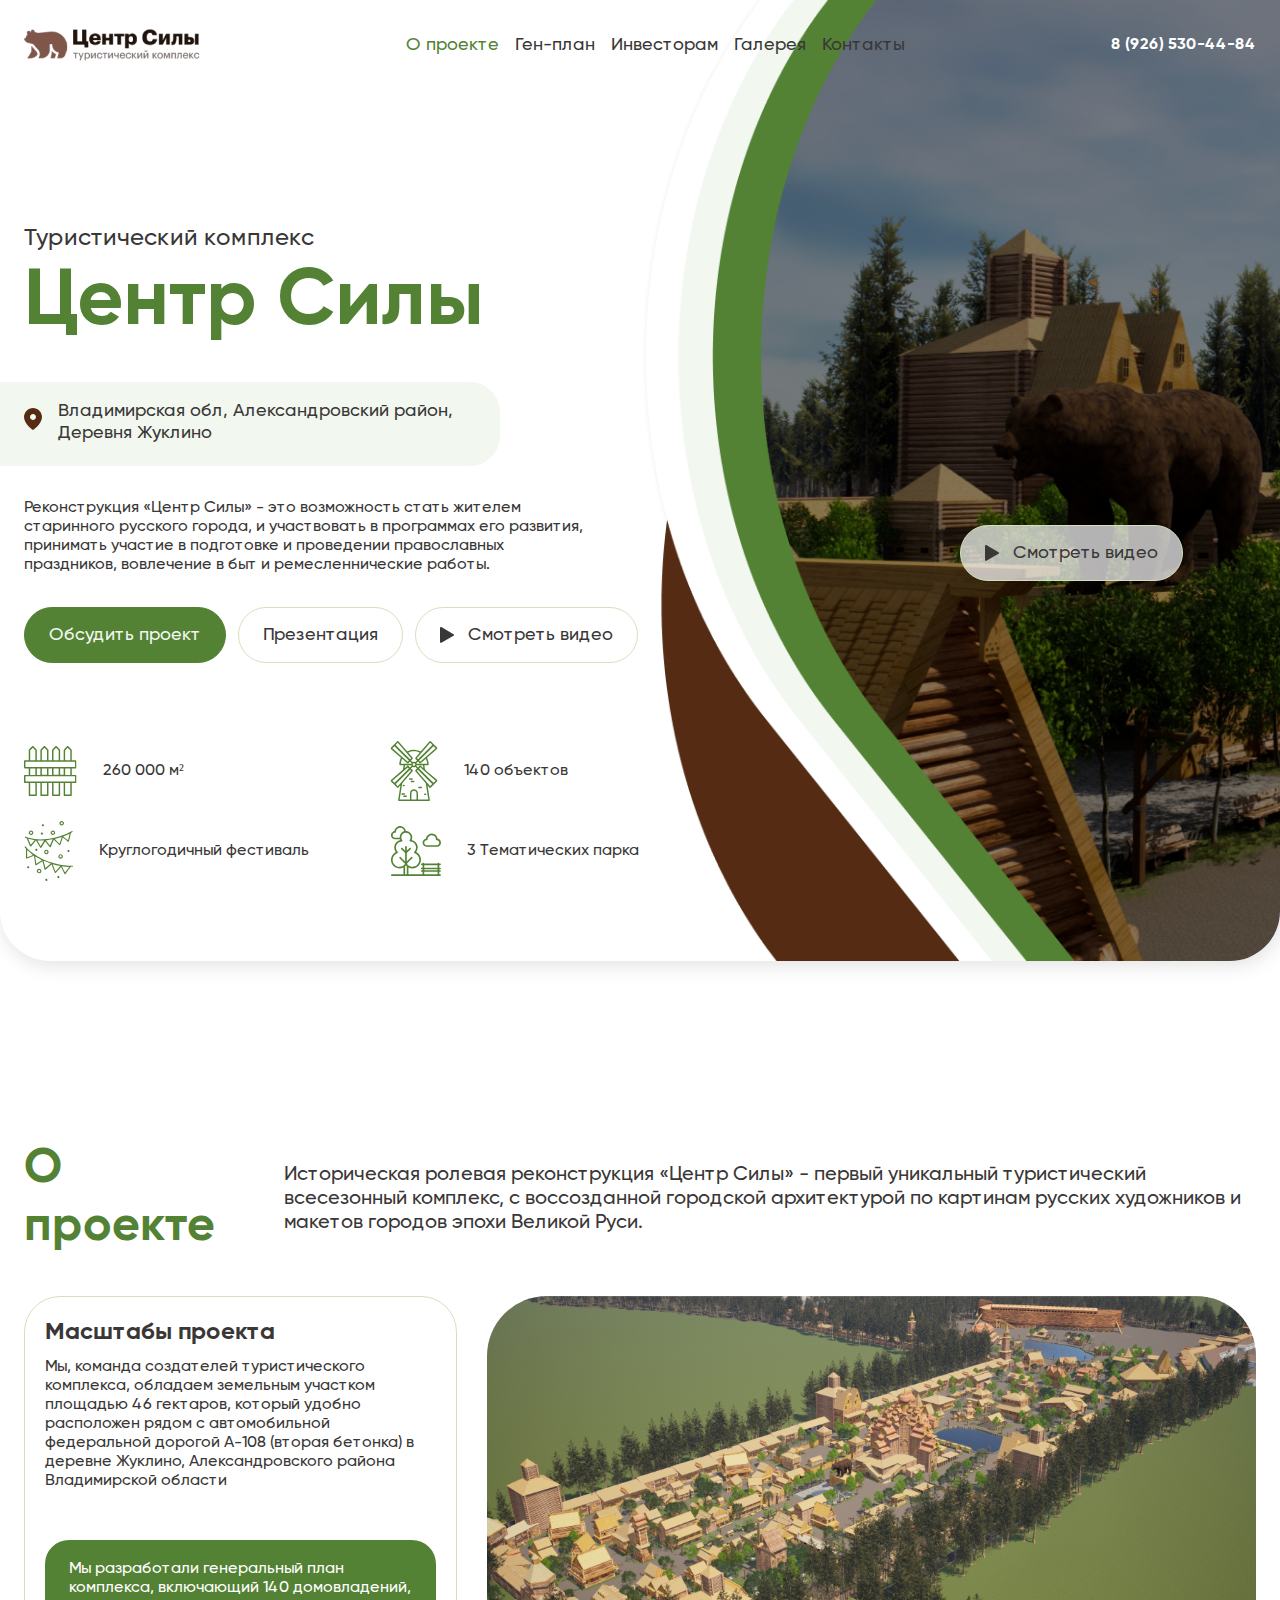
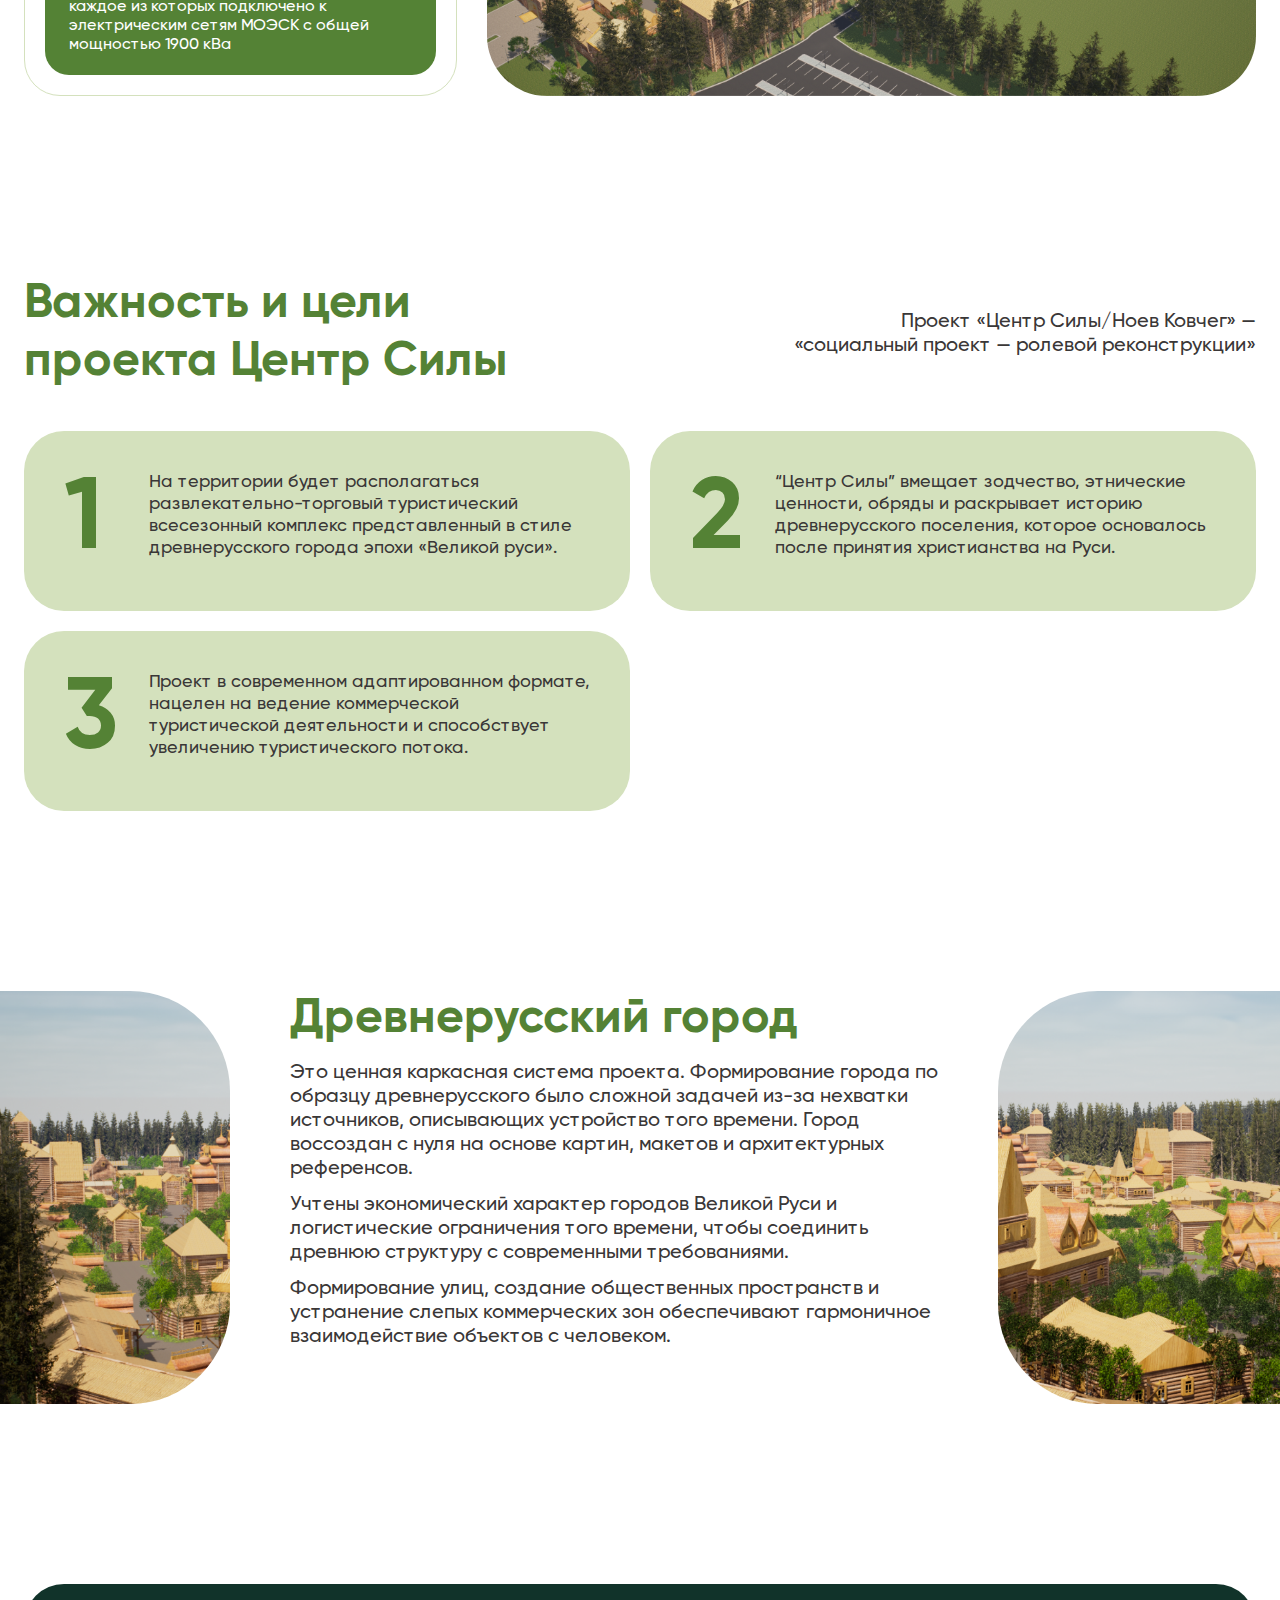
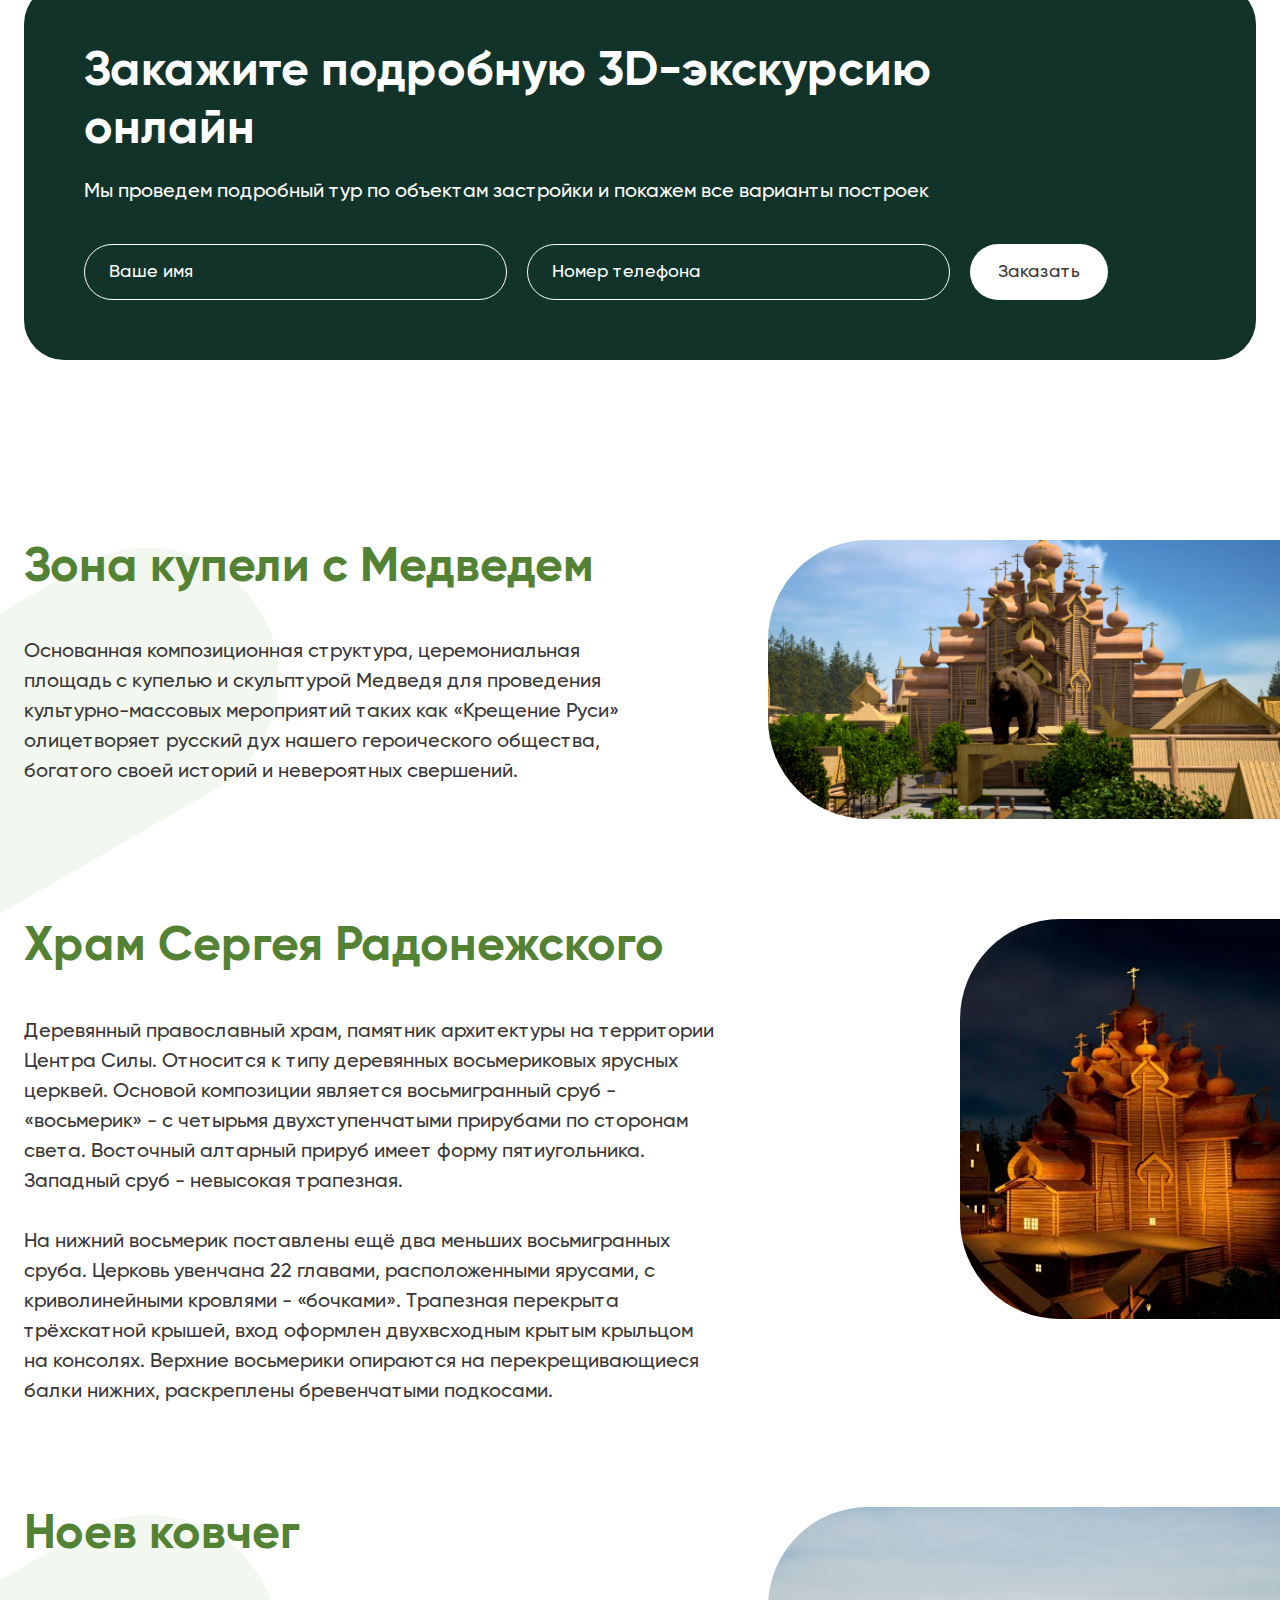
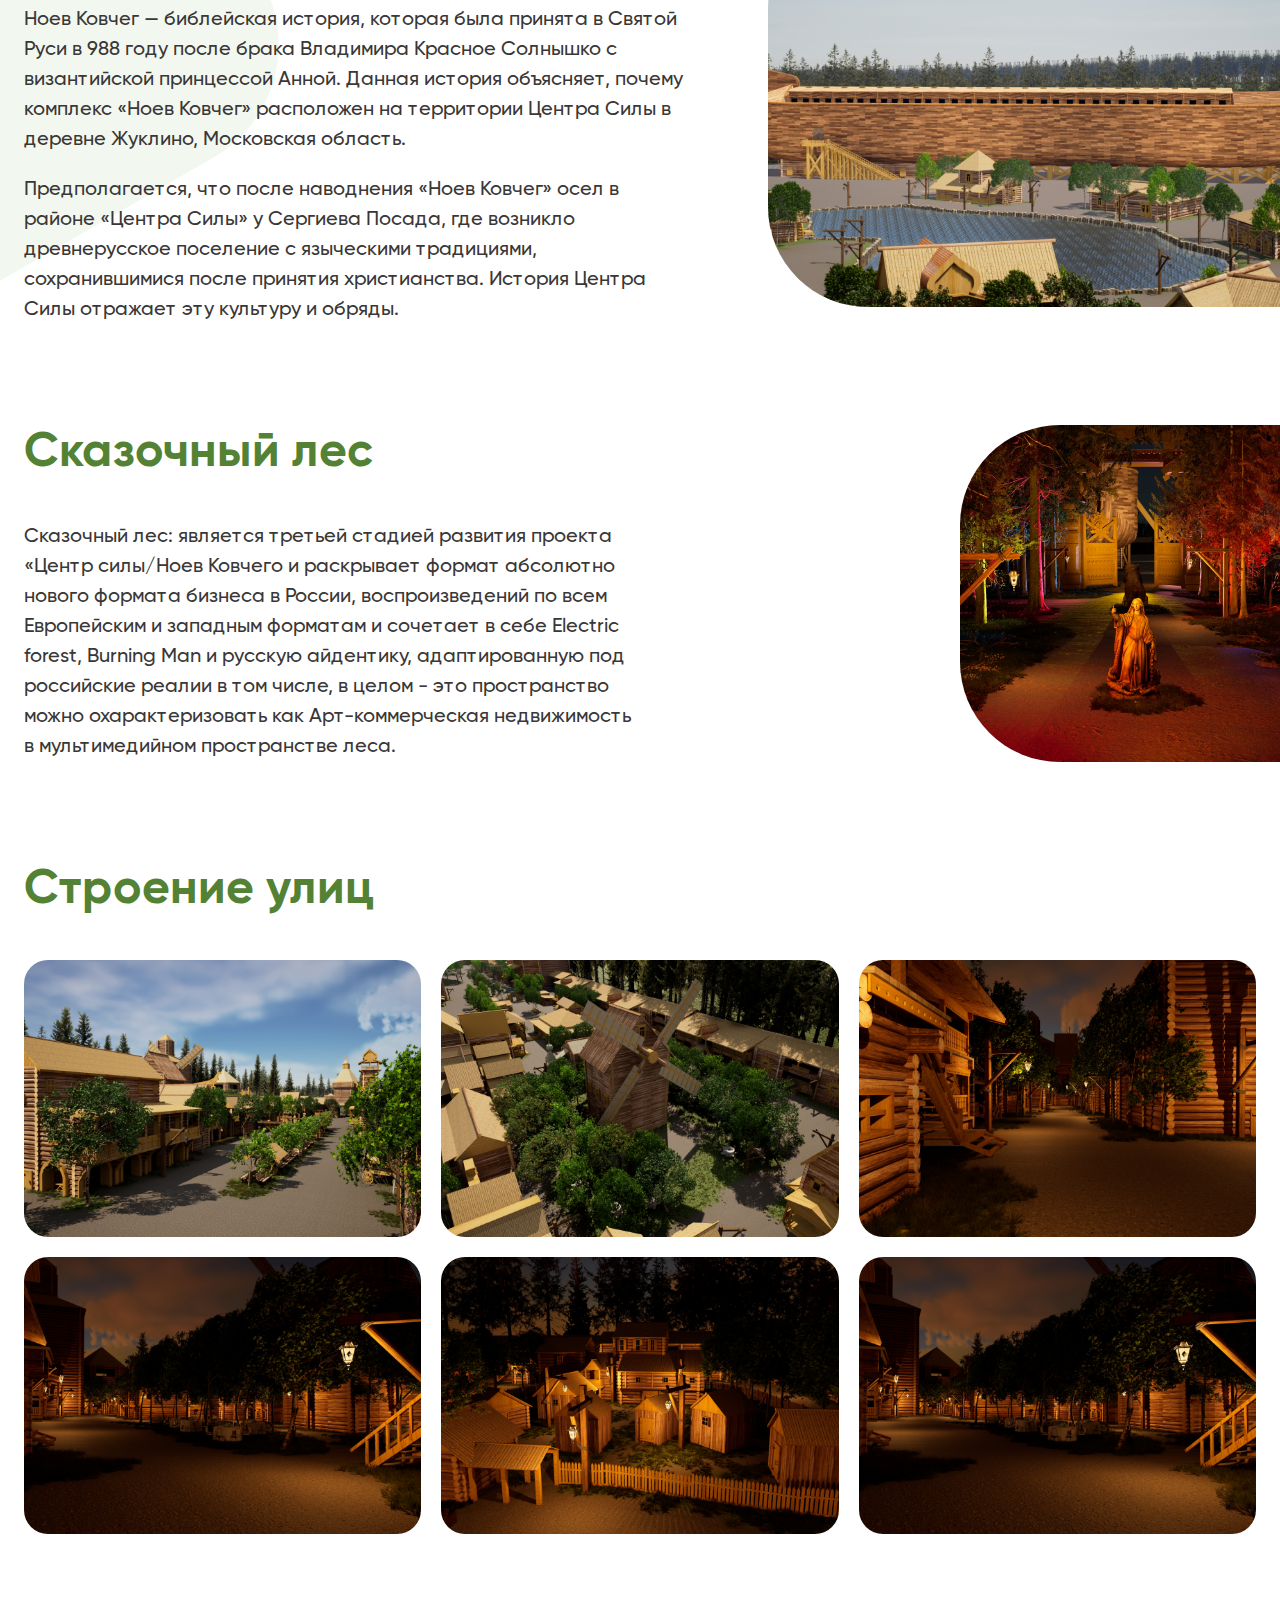
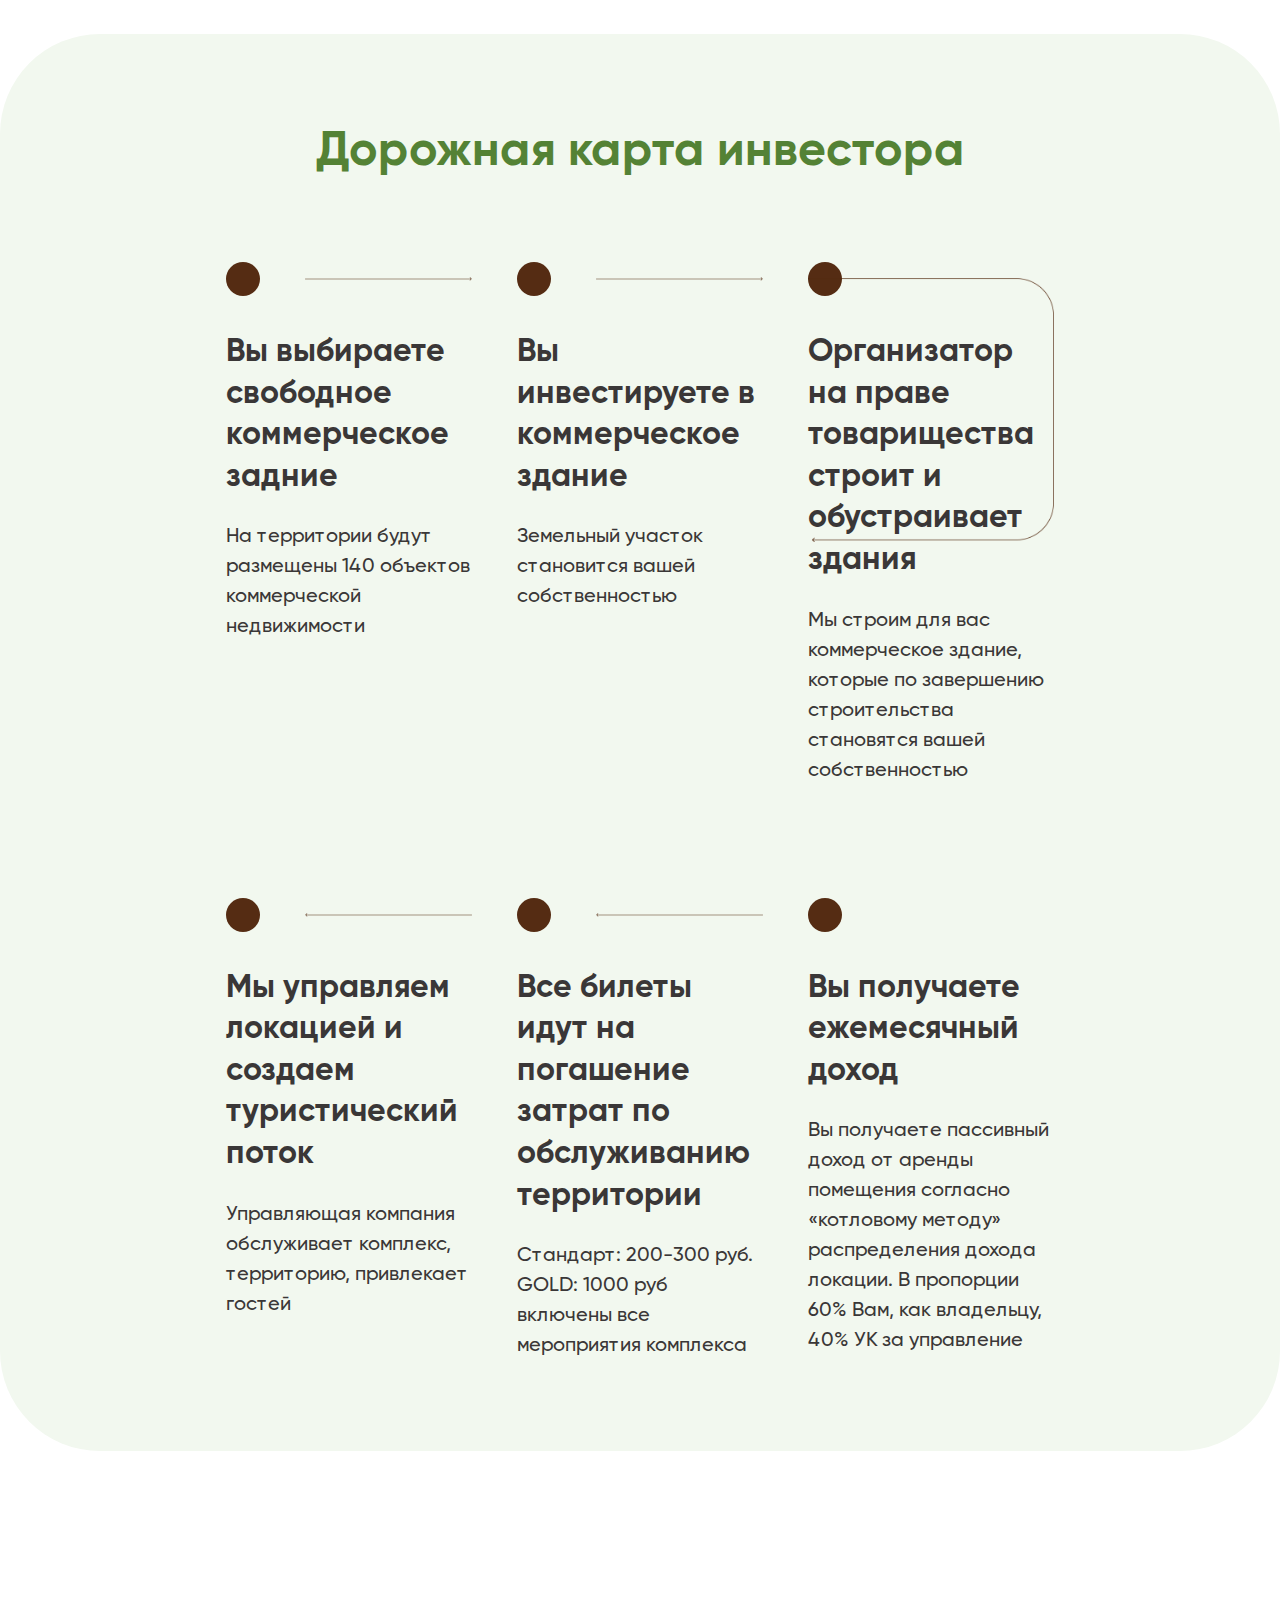
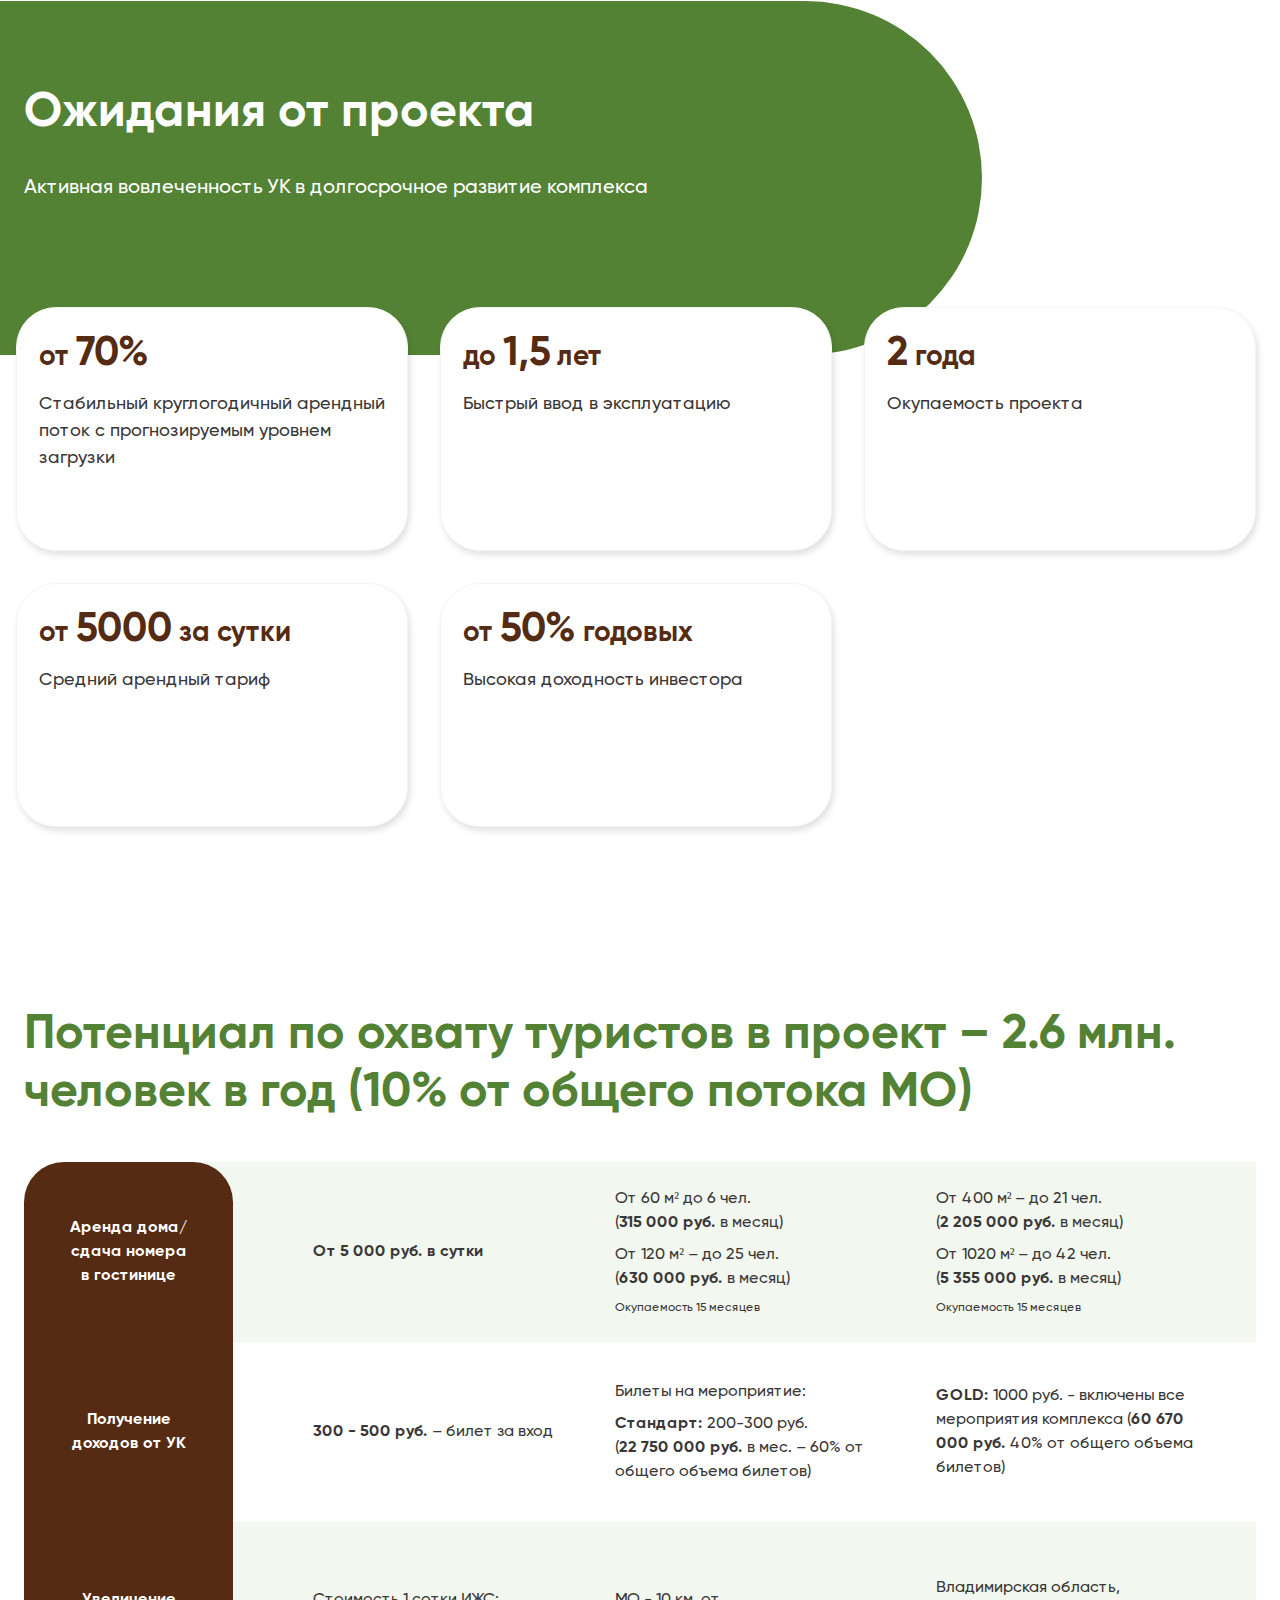
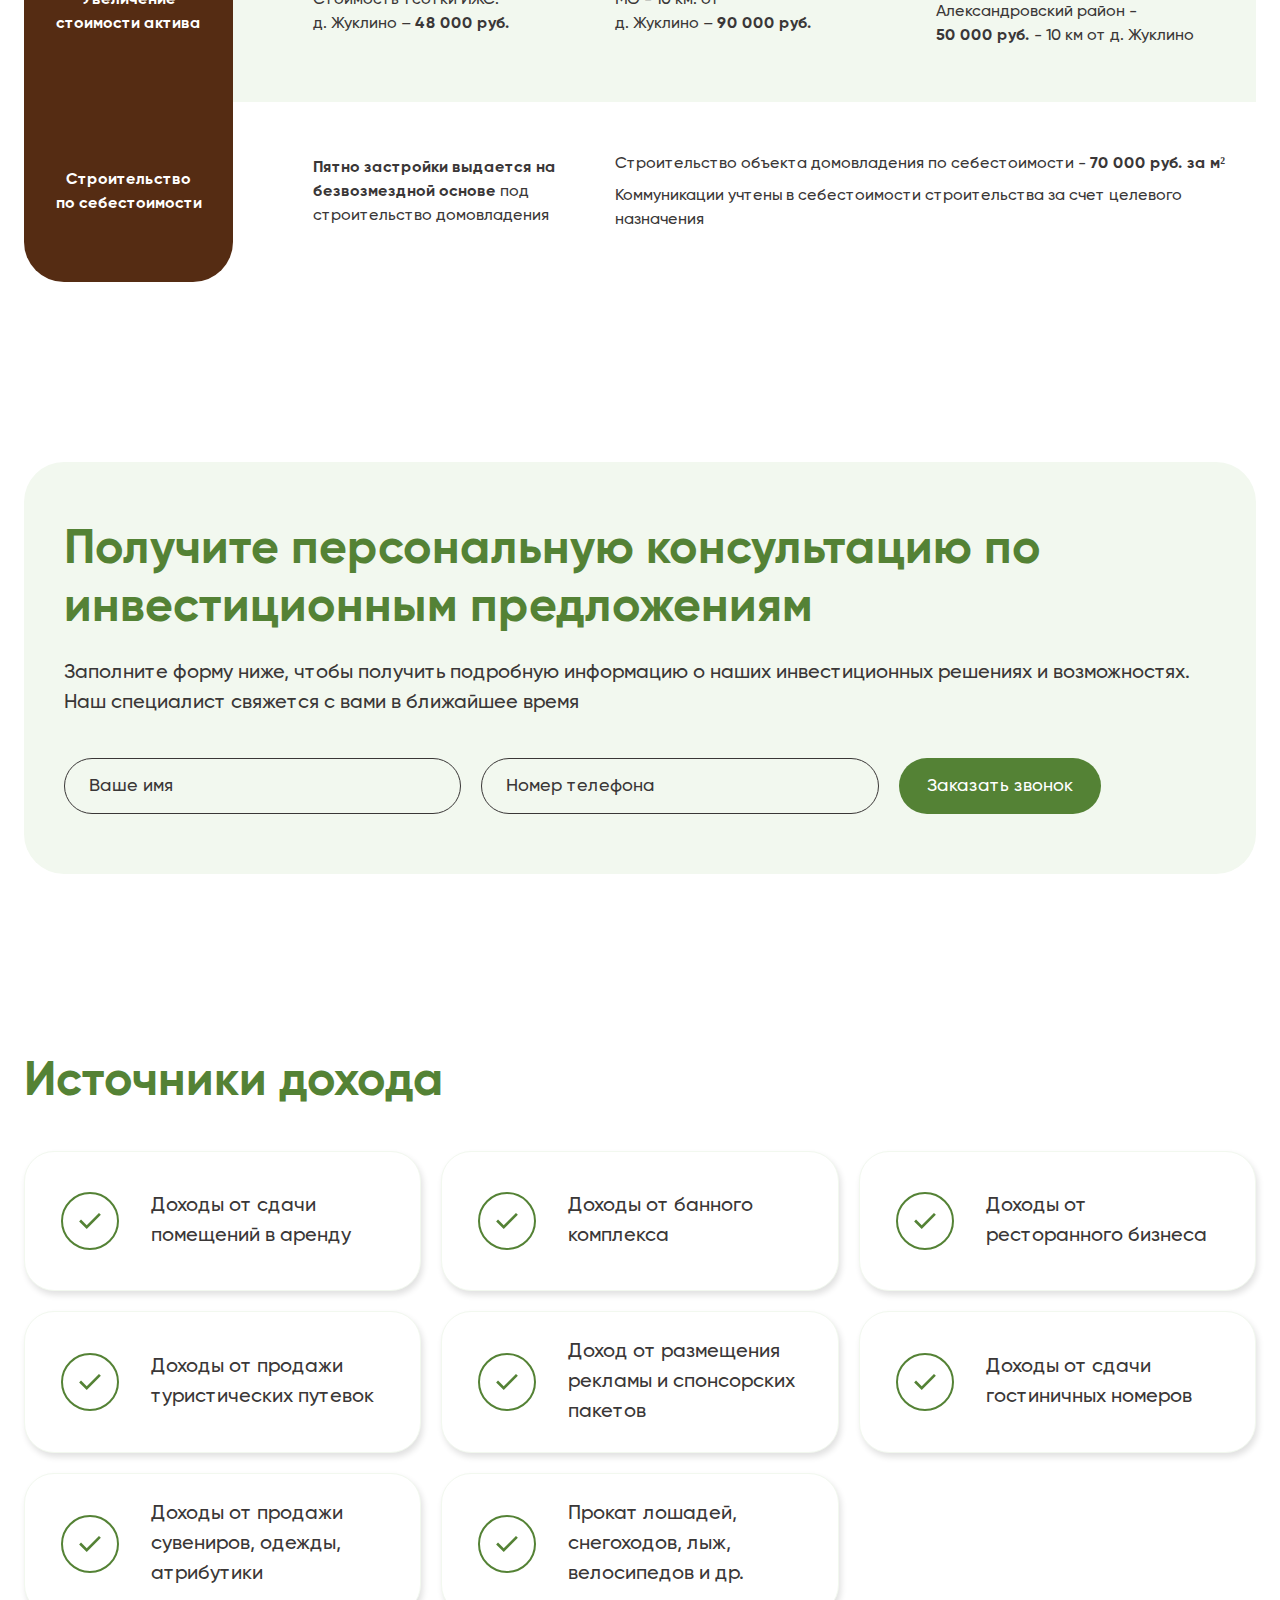
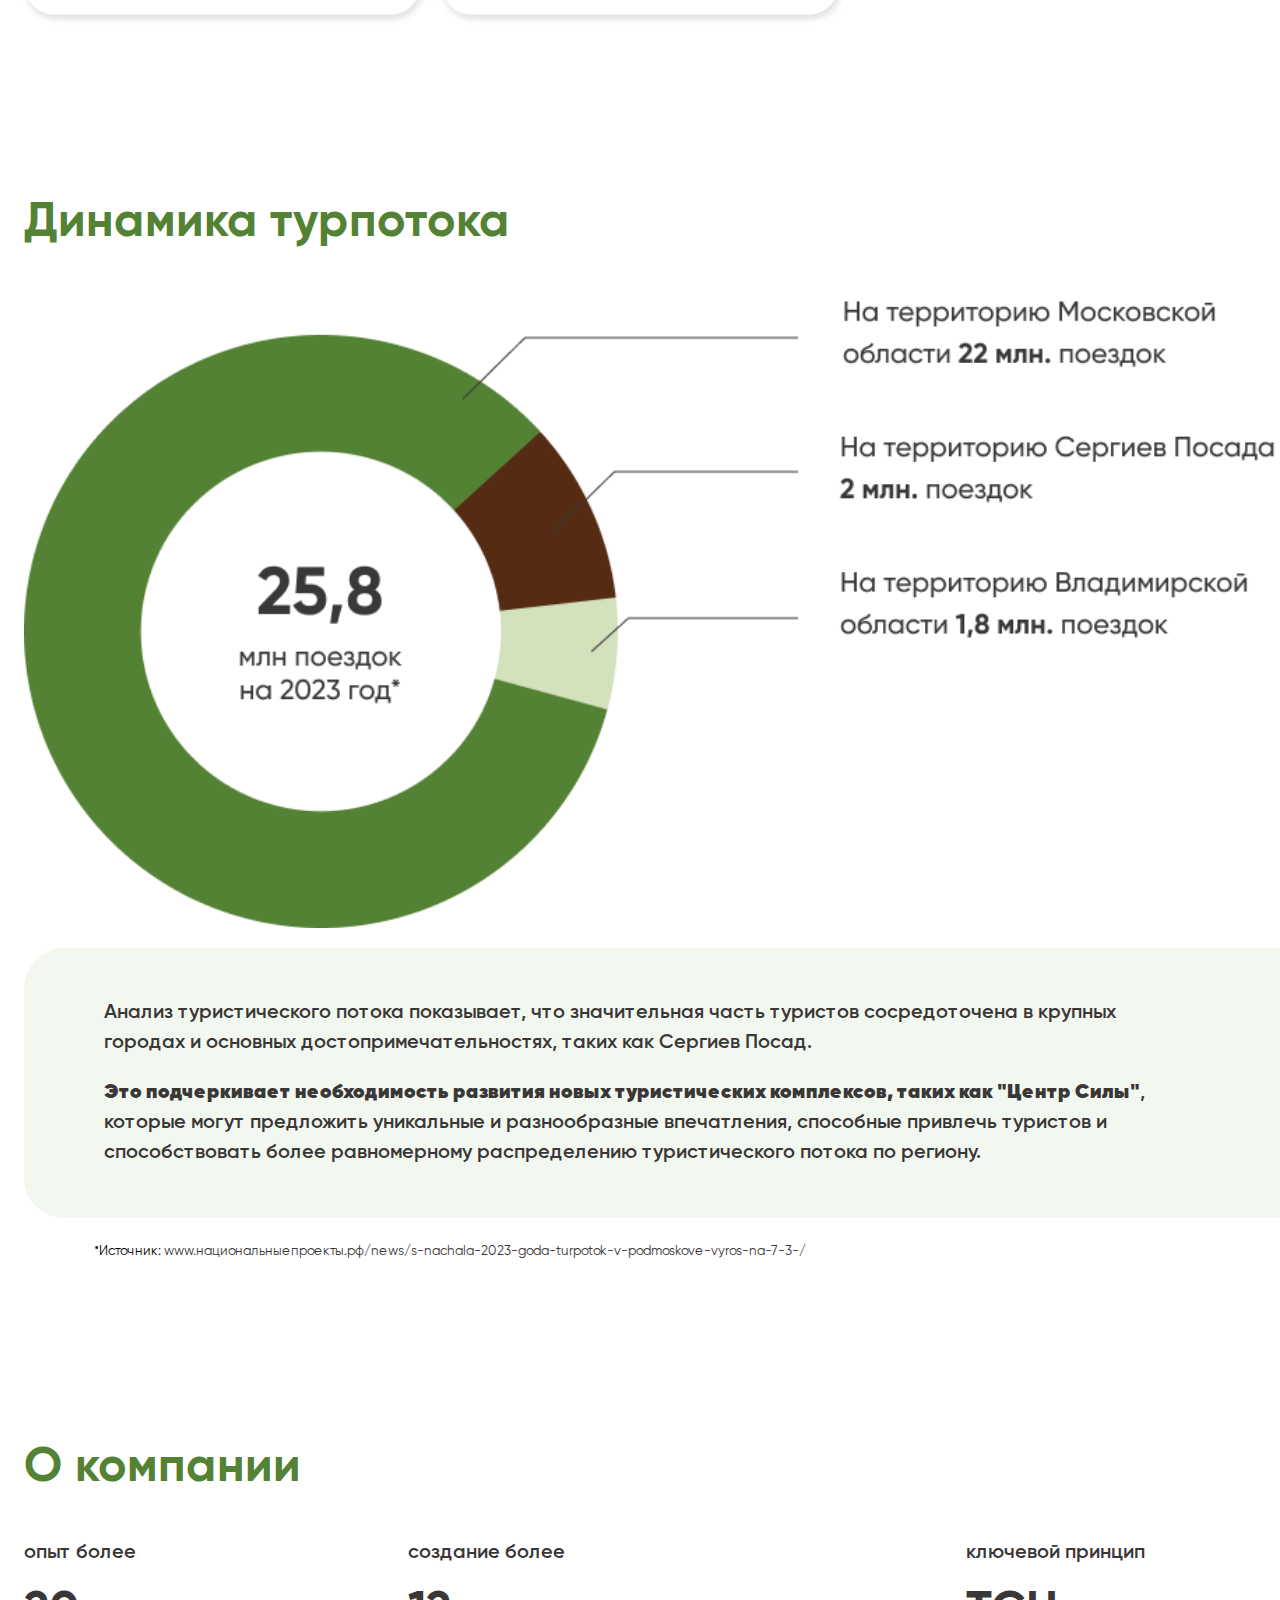
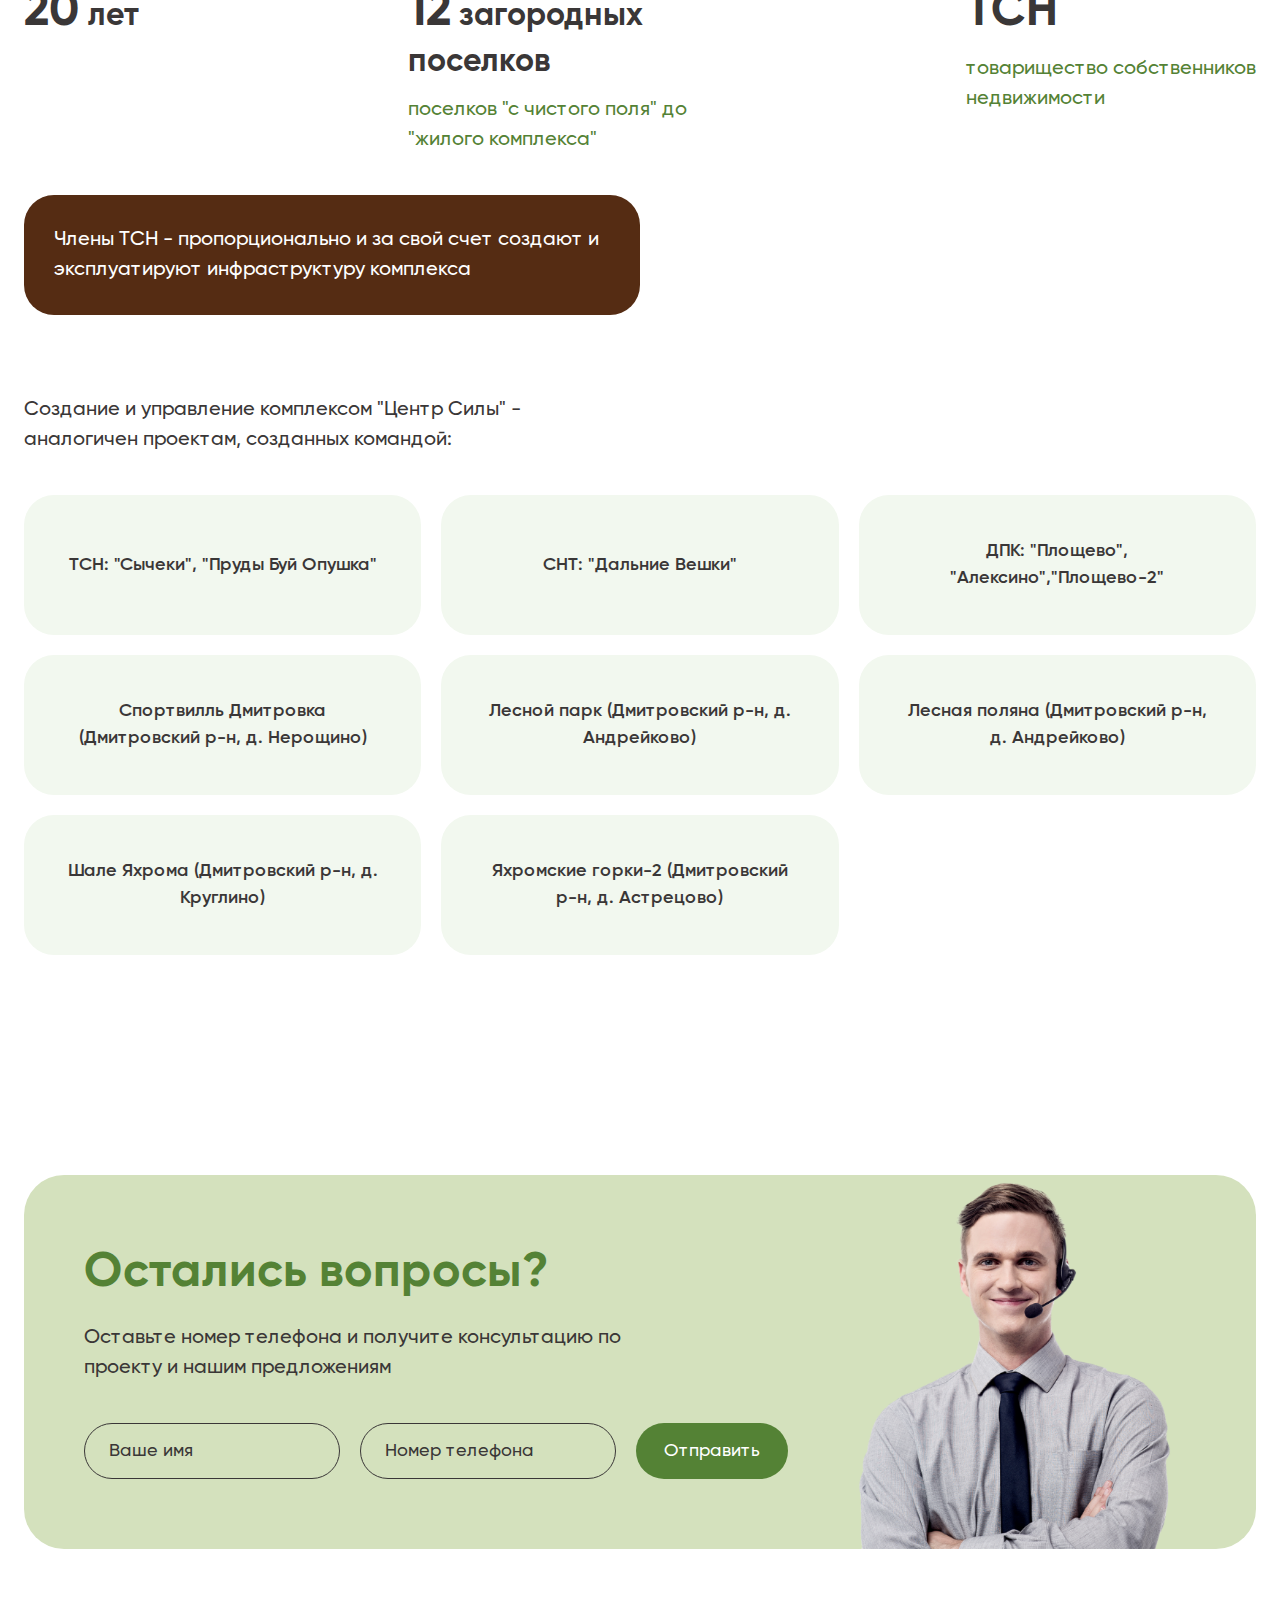
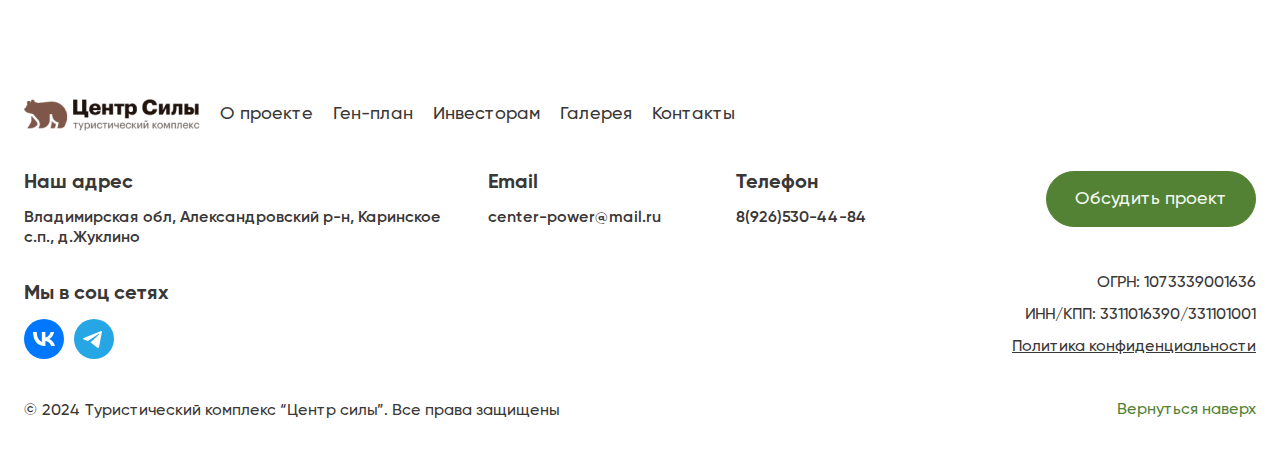
==== commit 1214b25f: "upd" ====
--- a/index.html
+++ b/index.html
@@ -8,7 +8,7 @@
     <title>Главная</title>
 </head>
 <body>
-    <header class="header">
+    <header class="header header--main">
         <div class="container">
             <div class="header__wrapper">
                 <a href="/" class="logo">
@@ -295,7 +295,76 @@
 
     <!-- Дорожная карта -->
     <section class="section">
-
+        <div class="road-map">
+            <div class="road-map__header">
+                <h2>Дорожная карта инвестора</h2>
+            </div>
+            <div class="road-map__wrapper">
+                <div class="road-map__item">
+                    <div class="road-map__top">
+                        <div class="circle"></div>
+                        <!-- <img src="assets/img/icons/arrow-right.svg" class="road-map__img" alt=""> -->
+                        <svg width="353" height="8" viewBox="0 0 353 8" fill="none" xmlns="http://www.w3.org/2000/svg">
+                            <path d="M352.354 4.35358C352.549 4.15832 352.549 3.84174 352.354 3.64648L349.172 0.464497C348.976 0.269234 348.66 0.269234 348.464 0.464497C348.269 0.659759 348.269 0.976341 348.464 1.1716L351.293 4.00003L348.464 6.82846C348.269 7.02372 348.269 7.3403 348.464 7.53556C348.66 7.73083 348.976 7.73083 349.172 7.53556L352.354 4.35358ZM-4.37114e-08 4.5L352 4.50003L352 3.50003L4.37114e-08 3.5L-4.37114e-08 4.5Z" fill="#552C13"/>
+                        </svg>
+                    </div>
+                    <p class="road-map__name">Вы выбираете свободное коммерческое задние</p>
+                    <p class="road-map__text">На территории будут размещены 140 объектов коммерческой недвижимости</p>
+                </div>
+                <div class="road-map__item">
+                    <div class="road-map__top">
+                        <div class="circle"></div>
+                        <!-- <img src="assets/img/icons/arrow-right.png" class="road-map__img" alt=""> -->
+                        <svg width="353" height="8" viewBox="0 0 353 8" fill="none" xmlns="http://www.w3.org/2000/svg">
+                            <path d="M352.354 4.35358C352.549 4.15832 352.549 3.84174 352.354 3.64648L349.172 0.464497C348.976 0.269234 348.66 0.269234 348.464 0.464497C348.269 0.659759 348.269 0.976341 348.464 1.1716L351.293 4.00003L348.464 6.82846C348.269 7.02372 348.269 7.3403 348.464 7.53556C348.66 7.73083 348.976 7.73083 349.172 7.53556L352.354 4.35358ZM-4.37114e-08 4.5L352 4.50003L352 3.50003L4.37114e-08 3.5L-4.37114e-08 4.5Z" fill="#552C13"/>
+                        </svg>
+                    </div>
+                    <p class="road-map__name">Вы инвестируете в коммерческое здание</p>
+                    <p class="road-map__text">Земельный участок становится вашей собственностью</p>
+                </div>
+                <div class="road-map__item">
+                    <div class="road-map__top">
+                        <div class="circle"></div>
+                        <img src="assets/img/icons/arrow-side-b.png" class="road-map__img arrow-side" alt="">
+                        <!-- <svg width="397" height="427" class="arrow-side" viewBox="0 0 397 427" fill="none" xmlns="http://www.w3.org/2000/svg">
+                            <path d="M6.64647 422.396C6.45121 422.592 6.45121 422.908 6.64647 423.104L9.82845 426.286C10.0237 426.481 10.3403 426.481 10.5356 426.286C10.7308 426.09 10.7308 425.774 10.5356 425.578L7.70713 422.75L10.5356 419.922C10.7308 419.726 10.7308 419.41 10.5356 419.214C10.3403 419.019 10.0237 419.019 9.82845 419.214L6.64647 422.396ZM-1.9429e-08 1.50002L336 1.50003L336 0.500032L1.94256e-08 0.500019L-1.9429e-08 1.50002ZM395.5 61L395.5 362.75L396.5 362.75L396.5 61L395.5 61ZM336 422.25L7.00002 422.25L7.00002 423.25L336 423.25L336 422.25ZM395.5 362.75C395.5 395.611 368.861 422.25 336 422.25L336 423.25C369.413 423.25 396.5 396.163 396.5 362.75L395.5 362.75ZM336 1.50003C368.861 1.50003 395.5 28.1391 395.5 61L396.5 61C396.5 27.5868 369.413 0.500034 336 0.500032L336 1.50003Z" fill="#552C13"/>
+                        </svg> -->
+                    </div>
+                    <p class="road-map__name">Организатор на праве товарищества строит и обустраивает здания </p>
+                    <p class="road-map__text">Мы строим для вас коммерческое здание, которые по завершению строительства становятся вашей собственностью</p>
+                </div>
+                <div class="road-map__item">
+                    <div class="road-map__top">
+                        <div class="circle"></div>
+                        <!-- <img src="assets/img/icons/arrow-left.png" class="road-map__img" alt=""> -->
+                        <svg width="353" height="8" viewBox="0 0 353 8" fill="none" xmlns="http://www.w3.org/2000/svg">
+                            <path d="M0.646447 3.64645C0.451184 3.84171 0.451184 4.15829 0.646447 4.35355L3.82843 7.53553C4.02369 7.7308 4.34027 7.7308 4.53553 7.53553C4.7308 7.34027 4.7308 7.02369 4.53553 6.82843L1.70711 4L4.53553 1.17157C4.7308 0.976311 4.7308 0.659729 4.53553 0.464466C4.34027 0.269204 4.02369 0.269204 3.82843 0.464466L0.646447 3.64645ZM1 4.5L353 4.50003L353 3.50003L1 3.5L1 4.5Z" fill="#552C13"/>
+                        </svg>
+                    </div>
+                    <p class="road-map__name">Мы управляем локацией и создаем туристический поток </p>
+                    <p class="road-map__text">Управляющая компания обслуживает комплекс, территорию, привлекает гостей</p>
+                </div>
+                <div class="road-map__item">
+                    <div class="road-map__top">
+                        <div class="circle"></div>
+                        <!-- <img src="assets/img/icons/arrow-left.png" class="road-map__img" alt=""> -->
+                        <svg width="353" height="8" viewBox="0 0 353 8" fill="none" xmlns="http://www.w3.org/2000/svg">
+                            <path d="M0.646447 3.64645C0.451184 3.84171 0.451184 4.15829 0.646447 4.35355L3.82843 7.53553C4.02369 7.7308 4.34027 7.7308 4.53553 7.53553C4.7308 7.34027 4.7308 7.02369 4.53553 6.82843L1.70711 4L4.53553 1.17157C4.7308 0.976311 4.7308 0.659729 4.53553 0.464466C4.34027 0.269204 4.02369 0.269204 3.82843 0.464466L0.646447 3.64645ZM1 4.5L353 4.50003L353 3.50003L1 3.5L1 4.5Z" fill="#552C13"/>
+                        </svg>
+                    </div>
+                    <p class="road-map__name">Все билеты идут на погашение затрат по обслуживанию территории</p>
+                    <p class="road-map__text">Стандарт: 200-300 руб. GOLD: 1000 руб включены все мероприятия комплекса</p>
+                </div>
+                <div class="road-map__item">
+                    <div class="road-map__top">
+                        <div class="circle"></div>
+                        <!-- <img src="assets/img/icons/arrow-right.png" class="road-map__img" alt=""> -->
+                    </div>
+                    <p class="road-map__name">Вы получаете ежемесячный доход</p>
+                    <p class="road-map__text">Вы получаете пассивный доход от аренды помещения согласно «котловому методу» распределения дохода локации. В пропорции 60% Вам, как владельцу, 40% УК за управление</p>
+                </div>
+            </div>
+        </div>
     </section>
     
     <!-- Ожидания от проектов -->
--- a/css/main.css
+++ b/css/main.css
@@ -165,6 +165,14 @@
 
 .section {
   margin-top: 100px;
+}
+.section--medium {
+  margin-top: 80px;
+}
+@media (max-width: 768px) {
+  .section--medium {
+    margin-top: 40px !important;
+  }
 }
 .section--large {
   margin-top: 180px;
@@ -281,34 +289,42 @@
 
 .header {
   position: relative;
+  overflow: hidden;
+}
+.header--main {
   padding-bottom: 100px;
   border-bottom-left-radius: 100px;
   border-bottom-right-radius: 100px;
   -webkit-box-shadow: 2px 4px 20px 0 rgba(0, 0, 0, 0.12);
           box-shadow: 2px 4px 20px 0 rgba(0, 0, 0, 0.12);
-  overflow: hidden;
-}
-@media (max-width: 1280px) {
-  .header {
+}
+@media (max-width: 1440px) {
+  .header--main {
     padding-bottom: 80px;
+    border-bottom-left-radius: 80px;
+    border-bottom-right-radius: 80px;
+  }
+}
+@media (max-width: 1280px) {
+  .header--main {
     border-bottom-left-radius: 50px;
     border-bottom-right-radius: 50px;
   }
 }
 @media (max-width: 1024px) {
-  .header {
+  .header--main {
     padding-bottom: 60px;
     border-bottom-left-radius: 36px;
     border-bottom-right-radius: 36px;
   }
 }
 @media (max-width: 768px) {
-  .header {
+  .header--main {
     padding-bottom: 40px;
   }
 }
 @media (max-width: 480px) {
-  .header {
+  .header--main {
     border-bottom-left-radius: 28px;
     border-bottom-right-radius: 28px;
     padding-bottom: 16px;
@@ -532,6 +548,17 @@
 .footer {
   margin-top: 120px;
 }
+@media (max-width: 768px) {
+  .footer {
+    margin-top: 90px;
+  }
+}
+.footer--top_md {
+  margin-top: 38px;
+}
+.footer--top_none {
+  margin-top: 0;
+}
 .footer__wrapper {
   display: -webkit-box;
   display: -ms-flexbox;
@@ -913,6 +940,10 @@
   padding: 180px 0 75px calc((100% - 1760px) / 2);
   background-size: cover;
   background-position: 10% 50%;
+  border-bottom-left-radius: 100px;
+  border-bottom-right-radius: 100px;
+  -webkit-box-shadow: 2px 4px 20px 0 rgba(0, 0, 0, 0.12);
+          box-shadow: 2px 4px 20px 0 rgba(0, 0, 0, 0.12);
 }
 @media (max-width: 1760px) {
   .hero-investor {
@@ -922,11 +953,17 @@
 @media (max-width: 1280px) {
   .hero-investor {
     background-position: 15% 50%;
+    padding-bottom: 80px;
+    border-bottom-left-radius: 50px;
+    border-bottom-right-radius: 50px;
   }
 }
 @media (max-width: 1024px) {
   .hero-investor {
     padding: 60px 0 60px 24px;
+    padding-bottom: 60px;
+    border-bottom-left-radius: 36px;
+    border-bottom-right-radius: 36px;
   }
 }
 @media (max-width: 768px) {
@@ -934,6 +971,14 @@
     padding: 36px 0 40px 16px;
     background-image: none;
     background-color: #fff;
+    padding-bottom: 40px;
+  }
+}
+@media (max-width: 480px) {
+  .hero-investor {
+    border-bottom-left-radius: 28px;
+    border-bottom-right-radius: 28px;
+    padding-bottom: 16px;
   }
 }
 .hero-investor__inner {
@@ -1037,6 +1082,15 @@
 
 .adv {
   margin-top: 40px;
+  display: none;
+}
+@media (max-width: 768px) {
+  .adv {
+    display: -webkit-box;
+    display: -ms-flexbox;
+    display: flex;
+    margin-left: 0;
+  }
 }
 
 .hero-advantages {
@@ -3798,6 +3852,1460 @@
   }
 }
 
+.policy {
+  margin-top: 80px;
+}
+@media (max-width: 768px) {
+  .policy {
+    margin-top: 40px;
+  }
+}
+.policy__wrapper {
+  margin-top: 50px;
+  display: -webkit-box;
+  display: -ms-flexbox;
+  display: flex;
+  -webkit-box-orient: vertical;
+  -webkit-box-direction: normal;
+      -ms-flex-direction: column;
+          flex-direction: column;
+  gap: 40px;
+}
+@media (max-width: 768px) {
+  .policy__wrapper {
+    margin-top: 20px;
+    gap: 24px;
+  }
+}
+.policy__title {
+  font-weight: 700;
+  font-size: 20px;
+  line-height: 150%;
+  color: #3A3737;
+}
+@media (max-width: 768px) {
+  .policy__title {
+    font-size: 18px;
+  }
+}
+.policy__subtitle {
+  font-weight: 700;
+  font-size: 16px;
+  line-height: 150%;
+  color: #3A3737;
+}
+@media (max-width: 768px) {
+  .policy__subtitle {
+    font-size: 14px;
+  }
+}
+.policy__text {
+  margin-top: 12px;
+  font-weight: 500;
+  font-size: 16px;
+  line-height: 150%;
+  color: #3A3737;
+}
+@media (max-width: 768px) {
+  .policy__text {
+    margin-top: 8px;
+    font-size: 12px;
+  }
+}
+.policy__text a {
+  color: #548235;
+}
+
+.error {
+  background: #F2F8EF;
+  width: 100%;
+  min-height: 760px;
+  display: -webkit-box;
+  display: -ms-flexbox;
+  display: flex;
+  -webkit-box-orient: vertical;
+  -webkit-box-direction: normal;
+      -ms-flex-direction: column;
+          flex-direction: column;
+  -webkit-box-pack: center;
+      -ms-flex-pack: center;
+          justify-content: center;
+  -webkit-box-align: center;
+      -ms-flex-align: center;
+          align-items: center;
+}
+@media (max-width: 768px) {
+  .error {
+    min-height: 560px;
+  }
+}
+@media (max-width: 480px) {
+  .error {
+    min-height: 400px;
+  }
+}
+.error__title {
+  font-weight: 700;
+  font-size: 300px;
+  line-height: 120%;
+  color: #548235;
+}
+@media (max-width: 768px) {
+  .error__title {
+    font-size: 200px;
+  }
+}
+@media (max-width: 480px) {
+  .error__title {
+    font-size: 150px;
+  }
+}
+.error__subtitle {
+  max-width: 500px;
+  font-weight: 500;
+  font-size: 20px;
+  line-height: 150%;
+  text-align: center;
+  color: #3A3737;
+}
+@media (max-width: 768px) {
+  .error__subtitle {
+    font-size: 18px;
+    max-width: 400px;
+  }
+}
+@media (max-width: 480px) {
+  .error__subtitle {
+    font-size: 16px;
+    max-width: 360px;
+  }
+}
+.error__subtitle a {
+  font-weight: 700;
+  text-decoration: underline;
+  color: #548235;
+}
+
+.contacts__top {
+  display: -webkit-box;
+  display: -ms-flexbox;
+  display: flex;
+  -webkit-box-align: center;
+      -ms-flex-align: center;
+          align-items: center;
+  -webkit-box-pack: justify;
+      -ms-flex-pack: justify;
+          justify-content: space-between;
+}
+@media (max-width: 1540px) {
+  .contacts__top {
+    -webkit-box-orient: vertical;
+    -webkit-box-direction: normal;
+        -ms-flex-direction: column;
+            flex-direction: column;
+    -webkit-box-align: start;
+        -ms-flex-align: start;
+            align-items: start;
+    gap: 20px;
+  }
+}
+.contacts__wrapper {
+  margin-top: 80px;
+}
+@media (max-width: 768px) {
+  .contacts__wrapper {
+    margin-top: 60px;
+  }
+}
+@media (max-width: 480px) {
+  .contacts__wrapper {
+    margin-top: 40px;
+  }
+}
+.contacts__inner {
+  max-width: 1080px;
+  display: grid;
+  grid-template-columns: repeat(3, auto);
+  gap: 20px;
+}
+@media (max-width: 1280px) {
+  .contacts__inner {
+    max-width: 100%;
+    grid-template-columns: repeat(auto-fill, minmax(350px, 1fr));
+  }
+}
+@media (max-width: 480px) {
+  .contacts__inner {
+    gap: 12px;
+    grid-template-columns: 1fr;
+  }
+}
+.contacts__item {
+  display: -webkit-box;
+  display: -ms-flexbox;
+  display: flex;
+  -webkit-box-align: center;
+      -ms-flex-align: center;
+          align-items: center;
+  gap: 12px;
+  border-radius: 24px;
+  padding: 24px 32px;
+  background: #F2F8EF;
+}
+@media (max-width: 480px) {
+  .contacts__item {
+    padding: 12px;
+    border-radius: 16px;
+    min-height: 64px;
+  }
+}
+.contacts__item svg {
+  display: -webkit-box;
+  display: -ms-flexbox;
+  display: flex;
+  -ms-flex-negative: 0;
+      flex-shrink: 0;
+}
+@media (max-width: 480px) {
+  .contacts__item svg {
+    width: 20px;
+  }
+}
+.contacts__text {
+  font-weight: 500;
+  font-size: 20px;
+  line-height: 150%;
+  color: #3A3737;
+}
+@media (max-width: 480px) {
+  .contacts__text {
+    font-size: 14px;
+  }
+}
+.contacts__map {
+  margin-top: 40px;
+  border-radius: 40px;
+  overflow: hidden;
+  height: 490px;
+  width: 100%;
+}
+@media (max-width: 480px) {
+  .contacts__map {
+    border-radius: 20px;
+    margin-top: 28px;
+    height: 400px;
+  }
+}
+.contacts__map iframe {
+  width: 100%;
+  height: 100%;
+}
+
+.catalog {
+  display: -webkit-box;
+  display: -ms-flexbox;
+  display: flex;
+  -webkit-box-orient: vertical;
+  -webkit-box-direction: normal;
+      -ms-flex-direction: column;
+          flex-direction: column;
+  gap: 60px;
+}
+@media (max-width: 480px) {
+  .catalog {
+    gap: 28px;
+  }
+}
+.catalog__wrapper {
+  display: grid;
+  grid-template-columns: repeat(auto-fill, minmax(375px, 1fr));
+  gap: 20px;
+}
+@media (max-width: 1024px) {
+  .catalog__wrapper {
+    grid-template-columns: repeat(auto-fill, minmax(350px, 1fr));
+  }
+}
+@media (max-width: 768px) {
+  .catalog__wrapper {
+    grid-template-columns: repeat(auto-fill, minmax(275px, 1fr));
+  }
+}
+@media (max-width: 480px) {
+  .catalog__wrapper {
+    grid-template-columns: repeat(2, 1fr);
+    gap: 16px;
+  }
+}
+.catalog__item {
+  display: -webkit-box;
+  display: -ms-flexbox;
+  display: flex;
+  -webkit-box-orient: vertical;
+  -webkit-box-direction: normal;
+      -ms-flex-direction: column;
+          flex-direction: column;
+  border-radius: 30px;
+  padding: 20px;
+  border: 1px solid #F2F8EF;
+  -webkit-box-shadow: 0 0 6px 0 rgba(0, 0, 0, 0.12);
+          box-shadow: 0 0 6px 0 rgba(0, 0, 0, 0.12);
+  background: #fff;
+}
+@media (max-width: 768px) {
+  .catalog__item {
+    border-radius: 24px;
+    padding: 14px;
+  }
+}
+@media (max-width: 480px) {
+  .catalog__item {
+    -webkit-box-shadow: none;
+            box-shadow: none;
+    padding: 0;
+    border-radius: 0;
+  }
+}
+.catalog__img {
+  border-radius: 10px;
+  max-height: 240px;
+  width: 100%;
+  height: 100%;
+  -o-object-fit: cover;
+     object-fit: cover;
+}
+.catalog__description {
+  margin-top: 24px;
+  display: -webkit-box;
+  display: -ms-flexbox;
+  display: flex;
+  -webkit-box-orient: vertical;
+  -webkit-box-direction: normal;
+      -ms-flex-direction: column;
+          flex-direction: column;
+  height: 100%;
+}
+@media (max-width: 768px) {
+  .catalog__description {
+    margin-top: 16px;
+  }
+}
+@media (max-width: 480px) {
+  .catalog__description {
+    margin-top: 12px;
+  }
+}
+.catalog__title {
+  margin-top: 12px;
+  font-weight: 700;
+  font-size: 24px;
+  line-height: 130%;
+  color: #3A3737;
+}
+@media (max-width: 768px) {
+  .catalog__title {
+    font-size: 18px;
+  }
+}
+@media (max-width: 480px) {
+  .catalog__title {
+    margin: 8px 0;
+    font-size: 14px;
+  }
+}
+.catalog__text {
+  margin: 12px 0 24px 0;
+  font-weight: 500;
+  font-size: 18px;
+  line-height: 150%;
+  color: #3A3737;
+}
+@media (max-width: 768px) {
+  .catalog__text {
+    font-size: 16px;
+    margin: 8px 0 16px 0;
+  }
+}
+@media (max-width: 480px) {
+  .catalog__text {
+    display: none;
+  }
+}
+.catalog__info {
+  -webkit-margin-before: auto;
+          margin-block-start: auto;
+  display: -webkit-box;
+  display: -ms-flexbox;
+  display: flex;
+  -webkit-box-align: center;
+      -ms-flex-align: center;
+          align-items: center;
+  -webkit-box-pack: justify;
+      -ms-flex-pack: justify;
+          justify-content: space-between;
+  -ms-flex-wrap: wrap;
+      flex-wrap: wrap;
+  row-gap: 16px;
+}
+@media (max-width: 480px) {
+  .catalog__info {
+    row-gap: 8px;
+  }
+}
+.catalog__more {
+  padding: 16px 28px;
+}
+@media (max-width: 768px) {
+  .catalog__more {
+    padding: 12px 20px;
+  }
+}
+@media (max-width: 480px) {
+  .catalog__more {
+    padding: 6px;
+    font-size: 12px;
+    text-align: center;
+    width: 100%;
+    -webkit-box-ordinal-group: 2;
+        -ms-flex-order: 1;
+            order: 1;
+  }
+}
+.catalog__price {
+  font-weight: 700;
+  font-size: 24px;
+  line-height: 130%;
+  text-align: right;
+  color: #3A3737;
+}
+@media (max-width: 768px) {
+  .catalog__price {
+    font-size: 18px;
+  }
+}
+@media (max-width: 480px) {
+  .catalog__price {
+    font-size: 11px;
+    font-weight: 500;
+  }
+}
+.catalog__pagination {
+  display: -webkit-box;
+  display: -ms-flexbox;
+  display: flex;
+  -webkit-box-pack: center;
+      -ms-flex-pack: center;
+          justify-content: center;
+}
+
+.pagination {
+  display: -webkit-box;
+  display: -ms-flexbox;
+  display: flex;
+  gap: 8px;
+}
+.pagination__item {
+  display: -webkit-box;
+  display: -ms-flexbox;
+  display: flex;
+}
+.pagination__link {
+  display: -webkit-box;
+  display: -ms-flexbox;
+  display: flex;
+  -webkit-box-pack: center;
+      -ms-flex-pack: center;
+          justify-content: center;
+  -webkit-box-align: center;
+      -ms-flex-align: center;
+          align-items: center;
+  width: 48px;
+  height: 48px;
+  border-radius: 8px;
+  background: #F2F8EF;
+  font-weight: 500;
+  font-size: 20px;
+  line-height: 1;
+  color: #3A3737;
+}
+@media (max-width: 480px) {
+  .pagination__link {
+    border-radius: 6px;
+    width: 32px;
+    height: 32px;
+    font-size: 14px;
+  }
+}
+.pagination__link--active {
+  background: #548235;
+  color: #fff;
+}
+
+.location {
+  display: -webkit-box;
+  display: -ms-flexbox;
+  display: flex;
+  -webkit-box-pack: justify;
+      -ms-flex-pack: justify;
+          justify-content: space-between;
+}
+.location__left {
+  width: 37.5%;
+}
+@media (max-width: 1280px) {
+  .location__left {
+    width: 100%;
+  }
+}
+.location__text {
+  margin-top: 30px;
+  font-weight: 500;
+  font-size: 20px;
+  line-height: 150%;
+  color: #3A3737;
+}
+@media (max-width: 768px) {
+  .location__text {
+    margin-top: 20px;
+    font-size: 18px;
+  }
+}
+@media (max-width: 480px) {
+  .location__text {
+    font-size: 14px;
+  }
+}
+.location__wrapper {
+  margin-top: 40px;
+  display: grid;
+  grid-template-columns: repeat(auto-fill, minmax(180px, 1fr));
+  gap: 20px;
+}
+@media (max-width: 768px) {
+  .location__wrapper {
+    margin-top: 20px;
+    gap: 8px;
+  }
+}
+@media (max-width: 480px) {
+  .location__wrapper {
+    grid-template-columns: repeat(auto-fill, minmax(107px, 1fr));
+  }
+}
+@media (max-width: 375px) {
+  .location__wrapper {
+    grid-template-columns: repeat(auto-fill, minmax(90px, 1fr));
+  }
+}
+.location__item {
+  display: -webkit-box;
+  display: -ms-flexbox;
+  display: flex;
+  -webkit-box-orient: vertical;
+  -webkit-box-direction: normal;
+      -ms-flex-direction: column;
+          flex-direction: column;
+  -webkit-box-align: center;
+      -ms-flex-align: center;
+          align-items: center;
+  -webkit-box-pack: center;
+      -ms-flex-pack: center;
+          justify-content: center;
+  border-radius: 30px;
+  background: #D4E1BD;
+  min-height: 150px;
+}
+@media (max-width: 480px) {
+  .location__item {
+    padding: 16px 8px;
+    border-radius: 12px;
+    min-height: 100px;
+  }
+}
+.location__number {
+  font-family: var(--font-family);
+  font-weight: 700;
+  font-size: 32px;
+  line-height: 130%;
+  color: #548235;
+}
+@media (max-width: 768px) {
+  .location__number {
+    font-size: 18px;
+  }
+}
+.location__number span {
+  font-size: 48px;
+}
+@media (max-width: 768px) {
+  .location__number span {
+    font-size: 28px;
+  }
+}
+.location__position {
+  font-weight: 500;
+  font-size: 18px;
+  line-height: 135%;
+  text-align: center;
+  color: #3A3737;
+}
+@media (max-width: 768px) {
+  .location__position {
+    font-size: 16px;
+  }
+}
+@media (max-width: 480px) {
+  .location__position {
+    font-size: 12px;
+  }
+}
+@media (max-width: 1280px) {
+  .location__description {
+    max-width: 670px;
+  }
+}
+@media (max-width: 768px) {
+  .location__description {
+    max-width: 100%;
+  }
+}
+.location__img {
+  border-radius: 48px;
+  overflow: hidden;
+  width: 54.5454545455%;
+  height: -webkit-fit-content;
+  height: -moz-fit-content;
+  height: fit-content;
+}
+@media (max-width: 768px) {
+  .location__img {
+    border-radius: 20px;
+  }
+}
+@media (max-width: 1280px) {
+  .location__img--desktop {
+    display: none;
+  }
+}
+.location__img--mobile {
+  display: none;
+}
+@media (max-width: 1280px) {
+  .location__img--mobile {
+    display: -webkit-box;
+    display: -ms-flexbox;
+    display: flex;
+    margin-top: 40px;
+    max-width: 670px;
+    width: 100%;
+  }
+}
+@media (max-width: 768px) {
+  .location__img--mobile {
+    margin-top: 20px;
+    max-width: 100%;
+  }
+}
+@media (max-width: 480px) {
+  .location__img--mobile {
+    height: 230px;
+    -o-object-fit: cover;
+       object-fit: cover;
+  }
+}
+
+.nearby {
+  display: grid;
+  grid-template-columns: repeat(auto-fill, minmax(450px, 1fr));
+  gap: 22px;
+}
+@media (max-width: 1024px) {
+  .nearby {
+    grid-template-columns: repeat(auto-fill, minmax(300px, 1fr));
+    gap: 16px;
+  }
+}
+@media (max-width: 768px) {
+  .nearby {
+    grid-template-columns: repeat(auto-fill, minmax(250px, 1fr));
+  }
+}
+.nearby__item {
+  display: -webkit-box;
+  display: -ms-flexbox;
+  display: flex;
+  -webkit-box-orient: vertical;
+  -webkit-box-direction: normal;
+      -ms-flex-direction: column;
+          flex-direction: column;
+  border: 1px solid #D4E1BD;
+  -webkit-box-shadow: 2px 4px 10px 0 rgba(0, 0, 0, 0.12);
+          box-shadow: 2px 4px 10px 0 rgba(0, 0, 0, 0.12);
+  background: #fff;
+  border-radius: 58px;
+  padding: 12px;
+}
+@media (max-width: 1280px) {
+  .nearby__item {
+    border-radius: 46px;
+  }
+}
+@media (max-width: 1024px) {
+  .nearby__item {
+    border-radius: 34px;
+  }
+}
+@media (max-width: 480px) {
+  .nearby__item {
+    padding: 8px;
+    border-radius: 24px;
+  }
+}
+.nearby__img {
+  aspect-ratio: 16/9;
+  width: 100%;
+  -o-object-fit: cover;
+     object-fit: cover;
+  border-radius: 46px;
+}
+@media (max-width: 1280px) {
+  .nearby__img {
+    border-radius: 34px;
+  }
+}
+@media (max-width: 1024px) {
+  .nearby__img {
+    border-radius: 22px;
+  }
+}
+@media (max-width: 1024px) {
+  .nearby__img {
+    border-radius: 16px;
+  }
+}
+.nearby__title {
+  margin-top: 24px;
+  margin-bottom: 12px;
+  font-weight: 700;
+  font-size: 24px;
+  line-height: 150%;
+  text-align: center;
+  color: #3A3737;
+}
+@media (max-width: 1280px) {
+  .nearby__title {
+    font-size: 18px;
+  }
+}
+@media (max-width: 1024px) {
+  .nearby__title {
+    margin: 10px 0 2px 0;
+  }
+}
+.nearby__text {
+  -webkit-margin-before: auto;
+          margin-block-start: auto;
+  font-weight: 500;
+  font-size: 18px;
+  line-height: 150%;
+  text-align: center;
+  color: #3A3737;
+}
+@media (max-width: 1280px) {
+  .nearby__text {
+    font-size: 16px;
+  }
+}
+@media (max-width: 1024px) {
+  .nearby__text {
+    font-size: 14px;
+  }
+}
+@media (max-width: 768px) {
+  .nearby__text {
+    font-size: 12px;
+  }
+}
+
+.investment {
+  display: -webkit-box;
+  display: -ms-flexbox;
+  display: flex;
+  -webkit-box-pack: justify;
+      -ms-flex-pack: justify;
+          justify-content: space-between;
+  padding: 0 calc((100% - 1760px) / 2);
+}
+@media (max-width: 1760px) {
+  .investment {
+    padding: 0 24px;
+  }
+}
+@media (max-width: 768px) {
+  .investment {
+    padding: 0 16px;
+  }
+}
+.investment__left {
+  width: 42%;
+}
+@media (max-width: 1280px) {
+  .investment__left {
+    width: 100%;
+  }
+}
+@media (max-width: 480px) {
+  .investment__description {
+    display: -webkit-box;
+    display: -ms-flexbox;
+    display: flex;
+    -webkit-box-orient: vertical;
+    -webkit-box-direction: normal;
+        -ms-flex-direction: column;
+            flex-direction: column;
+  }
+}
+.investment__text {
+  margin-top: 40px;
+  font-family: var(--font-family);
+  font-weight: 500;
+  font-size: 20px;
+  line-height: 150%;
+  color: #3A3737;
+}
+@media (max-width: 768px) {
+  .investment__text {
+    margin-top: 20px;
+    font-size: 18px;
+  }
+}
+@media (max-width: 480px) {
+  .investment__text {
+    font-size: 14px;
+    -webkit-box-ordinal-group: 3;
+        -ms-flex-order: 2;
+            order: 2;
+  }
+}
+.investment__info {
+  margin-top: 40px;
+  display: -webkit-box;
+  display: -ms-flexbox;
+  display: flex;
+  -webkit-box-orient: vertical;
+  -webkit-box-direction: normal;
+      -ms-flex-direction: column;
+          flex-direction: column;
+  gap: 12px;
+}
+@media (max-width: 1024px) {
+  .investment__info {
+    margin-top: 24px;
+  }
+}
+@media (max-width: 480px) {
+  .investment__info {
+    margin-top: 24px;
+    -webkit-box-ordinal-group: 2;
+        -ms-flex-order: 1;
+            order: 1;
+  }
+}
+.investment__hit {
+  position: relative;
+  border-radius: 14px;
+  font-weight: 500;
+  font-size: 20px;
+  line-height: 150%;
+  color: #fff;
+  width: -webkit-fit-content;
+  width: -moz-fit-content;
+  width: fit-content;
+  padding: 15px 20px;
+}
+@media (max-width: 1024px) {
+  .investment__hit {
+    padding: 12px 14px;
+    font-size: 16px;
+  }
+}
+@media (max-width: 480px) {
+  .investment__hit {
+    border-radius: 0;
+    padding: 12px 0;
+    font-size: 12px;
+    width: 100%;
+  }
+  .investment__hit::before {
+    content: "";
+    position: absolute;
+    left: -16px;
+    width: 16px;
+    height: 100%;
+    top: 0;
+  }
+  .investment__hit::after {
+    content: "";
+    position: absolute;
+    right: -16px;
+    width: 16px;
+    height: 100%;
+    top: 0;
+  }
+}
+.investment__hit--brown {
+  background: #552C13;
+}
+@media (max-width: 480px) {
+  .investment__hit--brown::before {
+    background: #552C13;
+  }
+  .investment__hit--brown::after {
+    background: #552C13;
+  }
+}
+.investment__hit--green {
+  background: #548235;
+}
+@media (max-width: 480px) {
+  .investment__hit--green::before {
+    background: #548235;
+  }
+  .investment__hit--green::after {
+    background: #548235;
+  }
+}
+.investment__img {
+  border-radius: 48px;
+  overflow: hidden;
+  width: 54.5454545455%;
+  height: -webkit-fit-content;
+  height: -moz-fit-content;
+  height: fit-content;
+}
+@media (max-width: 768px) {
+  .investment__img {
+    border-radius: 20px;
+  }
+}
+@media (max-width: 1280px) {
+  .investment__img--desktop {
+    display: none;
+  }
+}
+.investment__img--mobile {
+  display: none;
+}
+@media (max-width: 1280px) {
+  .investment__img--mobile {
+    display: -webkit-box;
+    display: -ms-flexbox;
+    display: flex;
+    margin-top: 40px;
+    max-width: 670px;
+    width: 100%;
+  }
+}
+@media (max-width: 768px) {
+  .investment__img--mobile {
+    margin-top: 20px;
+    max-width: 100%;
+  }
+}
+@media (max-width: 480px) {
+  .investment__img--mobile {
+    height: 230px;
+    -o-object-fit: cover;
+       object-fit: cover;
+  }
+}
+
+.gallery {
+  display: -webkit-box;
+  display: -ms-flexbox;
+  display: flex;
+  -webkit-box-orient: vertical;
+  -webkit-box-direction: normal;
+      -ms-flex-direction: column;
+          flex-direction: column;
+  gap: 60px;
+}
+@media (max-width: 480px) {
+  .gallery {
+    gap: 28px;
+  }
+}
+.gallery__wrapper {
+  display: grid;
+  grid-template-columns: repeat(auto-fill, minmax(470px, 1fr));
+  gap: 20px;
+}
+@media (max-width: 1024px) {
+  .gallery__wrapper {
+    grid-template-columns: repeat(auto-fill, minmax(320px, 1fr));
+  }
+}
+@media (max-width: 768px) {
+  .gallery__wrapper {
+    grid-template-columns: repeat(auto-fill, minmax(200px, 1fr));
+    gap: 8px;
+  }
+}
+@media (max-width: 480px) {
+  .gallery__wrapper {
+    grid-template-columns: repeat(auto-fill, minmax(140px, 1fr));
+    gap: 8px;
+  }
+}
+.gallery__item {
+  display: -webkit-box;
+  display: -ms-flexbox;
+  display: flex;
+  border-radius: 40px;
+  overflow: hidden;
+}
+@media (max-width: 1024px) {
+  .gallery__item {
+    border-radius: 20px;
+  }
+}
+@media (max-width: 768px) {
+  .gallery__item {
+    border-radius: 16px;
+  }
+}
+@media (max-width: 375px) {
+  .gallery__item {
+    height: 100px;
+  }
+}
+.gallery__img {
+  aspect-ratio: 573/400;
+  width: 100%;
+  -o-object-fit: cover;
+     object-fit: cover;
+  -o-object-position: center;
+     object-position: center;
+}
+.gallery__pagination {
+  display: -webkit-box;
+  display: -ms-flexbox;
+  display: flex;
+  -webkit-box-pack: center;
+      -ms-flex-pack: center;
+          justify-content: center;
+}
+
+.sticker {
+  border-radius: 8px;
+  padding: 4px 8px;
+  width: -webkit-fit-content;
+  width: -moz-fit-content;
+  width: fit-content;
+  font-weight: 500;
+  font-size: 14px;
+}
+.sticker--sale {
+  border: 1px solid #548235;
+  color: #548235;
+}
+.sticker--booked {
+  border: 1px solid #f90;
+  color: #f90;
+}
+.sticker--sold {
+  border: 1px solid #e15147;
+  color: #e15147;
+}
+@media (max-width: 480px) {
+  .sticker {
+    font-size: 10px;
+    border-radius: 4px;
+    padding: 2px 6px;
+  }
+}
+
+.card {
+  display: -webkit-box;
+  display: -ms-flexbox;
+  display: flex;
+  -webkit-box-pack: justify;
+      -ms-flex-pack: justify;
+          justify-content: space-between;
+}
+@media (max-width: 1280px) {
+  .card {
+    -webkit-box-orient: vertical;
+    -webkit-box-direction: normal;
+        -ms-flex-direction: column;
+            flex-direction: column;
+    gap: 30px;
+  }
+}
+@media (max-width: 480px) {
+  .card {
+    gap: 20px;
+  }
+}
+.card__slider {
+  width: 49.4318181818%;
+}
+@media (max-width: 1280px) {
+  .card__slider {
+    width: 80%;
+  }
+}
+@media (max-width: 1024px) {
+  .card__slider {
+    width: 100%;
+  }
+}
+.card__info {
+  display: -webkit-box;
+  display: -ms-flexbox;
+  display: flex;
+  -webkit-box-orient: vertical;
+  -webkit-box-direction: normal;
+      -ms-flex-direction: column;
+          flex-direction: column;
+}
+@media (max-width: 1280px) {
+  .card__info--desktop {
+    display: none;
+  }
+}
+.card__info--mobile {
+  display: none;
+}
+@media (max-width: 1280px) {
+  .card__info--mobile {
+    display: -webkit-box;
+    display: -ms-flexbox;
+    display: flex;
+  }
+}
+.card__description {
+  display: -webkit-box;
+  display: -ms-flexbox;
+  display: flex;
+  -webkit-box-orient: vertical;
+  -webkit-box-direction: normal;
+      -ms-flex-direction: column;
+          flex-direction: column;
+  width: 47.1590909091%;
+}
+@media (max-width: 1280px) {
+  .card__description {
+    width: 100%;
+  }
+}
+.card__name {
+  margin-top: 10px;
+  font-weight: 700;
+  font-size: 48px;
+  line-height: 120%;
+  color: #548235;
+}
+@media (max-width: 768px) {
+  .card__name {
+    font-size: 32px;
+  }
+}
+@media (max-width: 480px) {
+  .card__name {
+    font-size: 28px;
+  }
+}
+.card__price {
+  margin-top: 10px;
+  font-weight: 700;
+  font-size: 24px;
+  line-height: 130%;
+  color: #3A3737;
+}
+@media (max-width: 1280px) {
+  .card__price {
+    margin-top: 0;
+  }
+}
+@media (max-width: 768px) {
+  .card__price {
+    font-size: 20px;
+  }
+}
+@media (max-width: 480px) {
+  .card__price {
+    font-size: 18px;
+  }
+}
+.card__text {
+  margin-top: 36px;
+  margin-bottom: 10px;
+  font-weight: 500;
+  font-size: 20px;
+  line-height: 150%;
+  color: #3A3737;
+}
+@media (max-width: 768px) {
+  .card__text {
+    margin-top: 20px;
+    font-size: 16px;
+  }
+}
+@media (max-width: 480px) {
+  .card__text {
+    margin-bottom: 20px;
+    font-size: 14px;
+  }
+}
+.card__btn {
+  -webkit-margin-before: auto;
+          margin-block-start: auto;
+  padding: 16px 28px;
+  width: -webkit-fit-content;
+  width: -moz-fit-content;
+  width: fit-content;
+}
+@media (max-width: 768px) {
+  .card__btn {
+    padding: 12px 24px;
+  }
+}
+@media (max-width: 480px) {
+  .card__btn {
+    width: 100%;
+  }
+}
+
+@media (max-width: 1280px) {
+  .swiper-card {
+    margin-top: 20px;
+  }
+}
+.swiper-card__slide {
+  border-radius: 60px;
+  overflow: hidden;
+}
+@media (max-width: 768px) {
+  .swiper-card__slide {
+    border-radius: 16px;
+  }
+}
+.swiper-card__img {
+  width: 100%;
+  -o-object-fit: cover;
+     object-fit: cover;
+}
+.swiper-card__prev, .swiper-card__next {
+  position: absolute;
+  top: 50%;
+  -webkit-transform: translateY(-50%);
+          transform: translateY(-50%);
+  z-index: 1;
+}
+@media (max-width: 480px) {
+  .swiper-card__prev, .swiper-card__next {
+    display: none;
+  }
+}
+.swiper-card__prev.swiper-button-disabled svg, .swiper-card__next.swiper-button-disabled svg {
+  opacity: 0.5;
+}
+.swiper-card__prev {
+  left: 60px;
+}
+@media (max-width: 768px) {
+  .swiper-card__prev {
+    left: 20px;
+  }
+}
+.swiper-card__next {
+  right: 60px;
+}
+@media (max-width: 768px) {
+  .swiper-card__next {
+    right: 20px;
+  }
+}
+.swiper-card__pagination {
+  display: none;
+  -webkit-box-pack: center;
+      -ms-flex-pack: center;
+          justify-content: center;
+  position: absolute;
+  bottom: 0;
+  z-index: 1;
+}
+@media (max-width: 768px) {
+  .swiper-card__pagination {
+    display: -webkit-box;
+    display: -ms-flexbox;
+    display: flex;
+  }
+}
+.swiper-card__pagination .swiper-pagination-bullet {
+  background: #fff;
+  border-radius: 2px;
+  height: 2px;
+  width: 100px;
+}
+
+.characteristics {
+  margin-top: 36px;
+  display: grid;
+  grid-template-columns: repeat(auto-fill, minmax(170px, 1fr));
+  gap: 16px;
+}
+@media (max-width: 768px) {
+  .characteristics {
+    margin-top: 20px;
+  }
+}
+@media (max-width: 480px) {
+  .characteristics {
+    grid-template-columns: repeat(auto-fill, minmax(120px, 1fr));
+    gap: 8px;
+  }
+}
+.characteristics__item {
+  display: -webkit-box;
+  display: -ms-flexbox;
+  display: flex;
+  -webkit-box-orient: vertical;
+  -webkit-box-direction: normal;
+      -ms-flex-direction: column;
+          flex-direction: column;
+  border-radius: 12px;
+  padding: 12px;
+  background: #F2F8EF;
+}
+@media (max-width: 480px) {
+  .characteristics__item {
+    border-radius: 12px;
+    padding: 8px;
+  }
+}
+.characteristics__title {
+  margin-bottom: 8px;
+  font-weight: 500;
+  font-size: 16px;
+  line-height: 150%;
+  color: #3A3737;
+}
+@media (max-width: 480px) {
+  .characteristics__title {
+    margin-bottom: 4px;
+    font-size: 12px;
+  }
+}
+.characteristics__name {
+  -webkit-margin-before: auto;
+          margin-block-start: auto;
+  font-weight: 700;
+  font-size: 24px;
+  line-height: 130%;
+  color: #548235;
+}
+@media (max-width: 480px) {
+  .characteristics__name {
+    font-size: 18px;
+  }
+}
+
+.layout {
+  display: grid;
+  grid-template-columns: repeat(auto-fill, minmax(600px, 1fr));
+  gap: 20px;
+}
+@media (max-width: 768px) {
+  .layout {
+    grid-template-columns: 1fr;
+    gap: 12px;
+  }
+}
+.layout__img {
+  width: 100%;
+  -o-object-fit: cover;
+     object-fit: cover;
+  -webkit-box-shadow: 2px 4px 4px 0 rgba(0, 0, 0, 0.12);
+          box-shadow: 2px 4px 4px 0 rgba(0, 0, 0, 0.12);
+  border: 1px solid #D4E1BD;
+  border-radius: 40px;
+}
+@media (max-width: 768px) {
+  .layout__img {
+    border-radius: 16px;
+    -webkit-box-shadow: none;
+            box-shadow: none;
+  }
+}
+
+.road-map {
+  border-radius: 100px;
+  background: #F2F8EF;
+  padding: 90px 226px;
+}
+.road-map__header {
+  text-align: center;
+}
+.road-map__wrapper {
+  display: grid;
+  margin-top: 80px;
+  grid-template-columns: repeat(3, 1fr);
+  gap: 45px;
+  row-gap: 112px;
+}
+.road-map__top {
+  position: relative;
+  display: -webkit-box;
+  display: -ms-flexbox;
+  display: flex;
+  -webkit-box-align: center;
+      -ms-flex-align: center;
+          align-items: center;
+  gap: 45px;
+  height: 34px;
+}
+.road-map__img {
+  height: -webkit-fit-content;
+  height: -moz-fit-content;
+  height: fit-content;
+  width: 100%;
+}
+.road-map__name {
+  margin-top: 36px;
+  font-weight: 700;
+  font-size: 32px;
+  line-height: 130%;
+  color: #3A3737;
+}
+.road-map__text {
+  margin-top: 24px;
+  font-weight: 500;
+  font-size: 20px;
+  line-height: 150%;
+  color: #3A3737;
+}
+
+.circle {
+  display: -webkit-box;
+  display: -ms-flexbox;
+  display: flex;
+  -ms-flex-negative: 0;
+      flex-shrink: 0;
+  width: 34px;
+  height: 34px;
+  border-radius: 50%;
+  background: #552C13;
+}
+
+.arrow-side {
+  position: absolute;
+  right: 0;
+  top: 16px;
+  z-index: 1;
+}
+
 .btn {
   font-weight: 500;
   font-size: 18px;
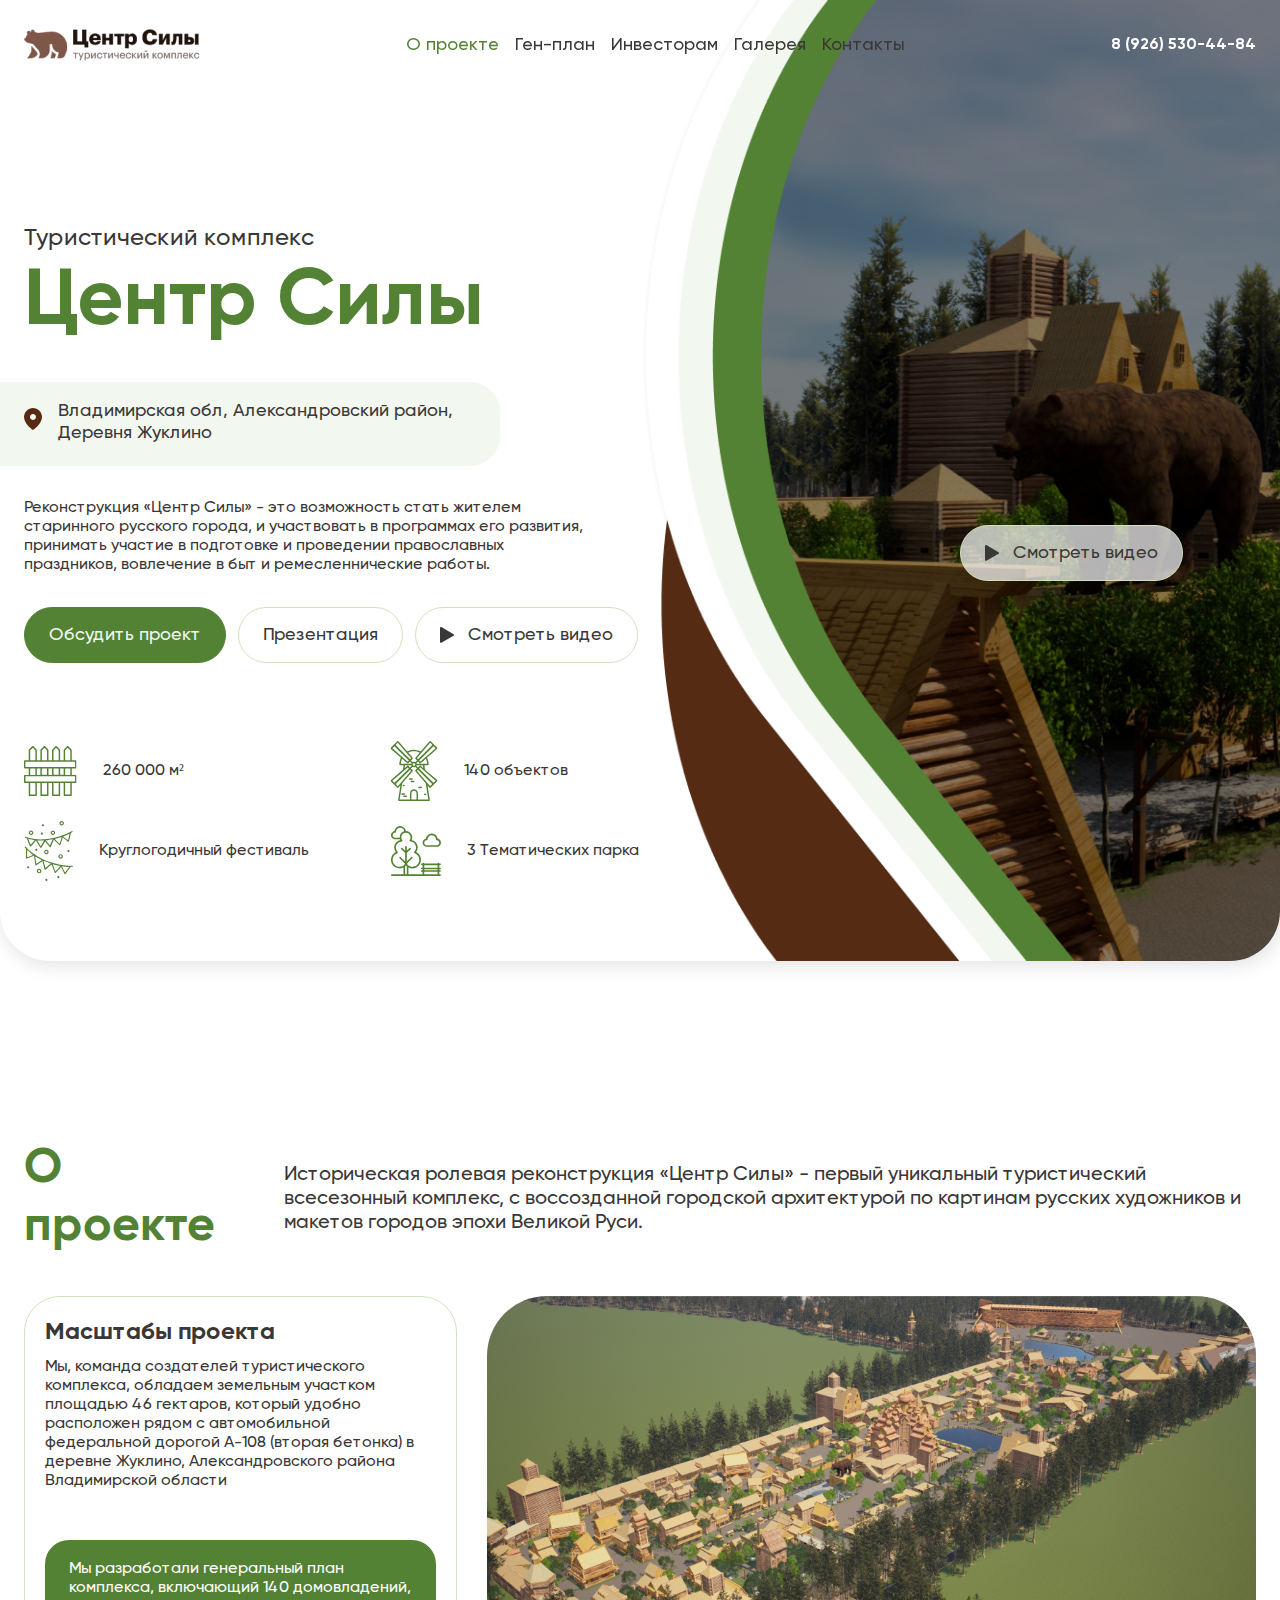
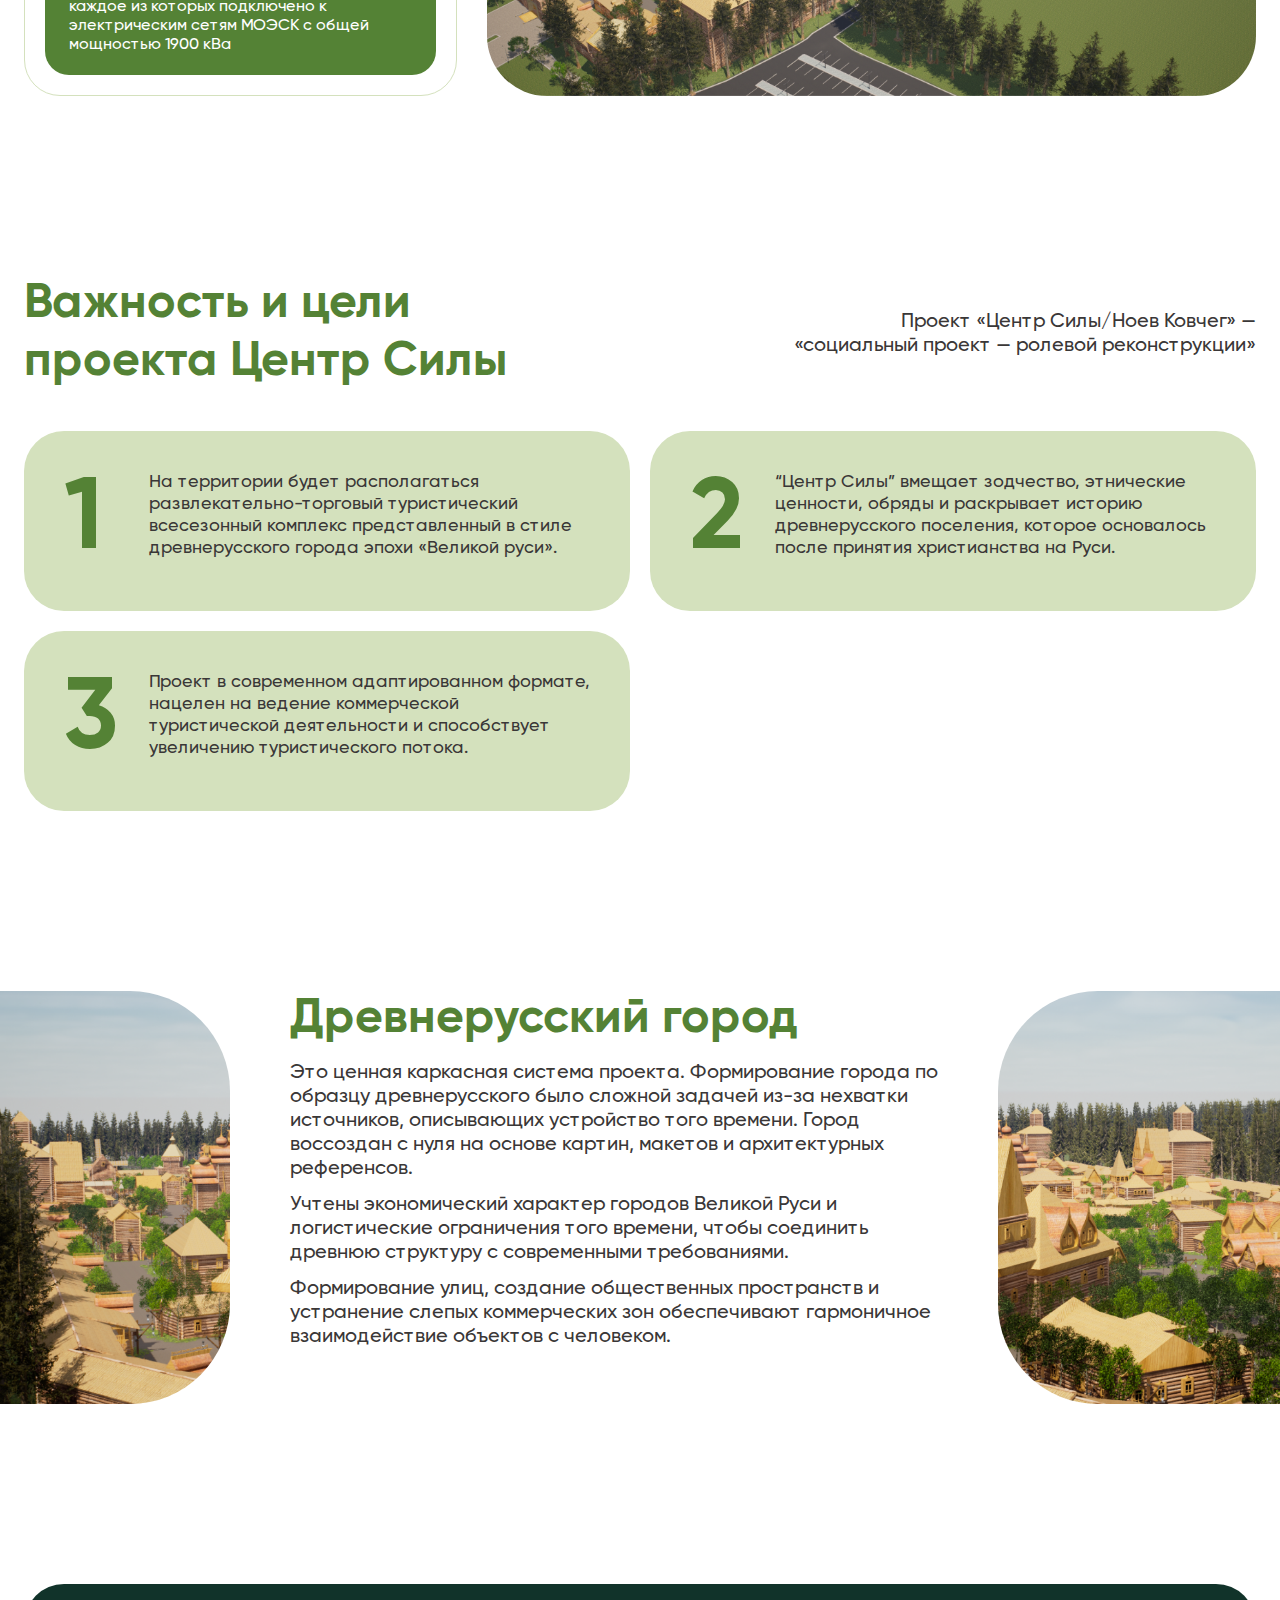
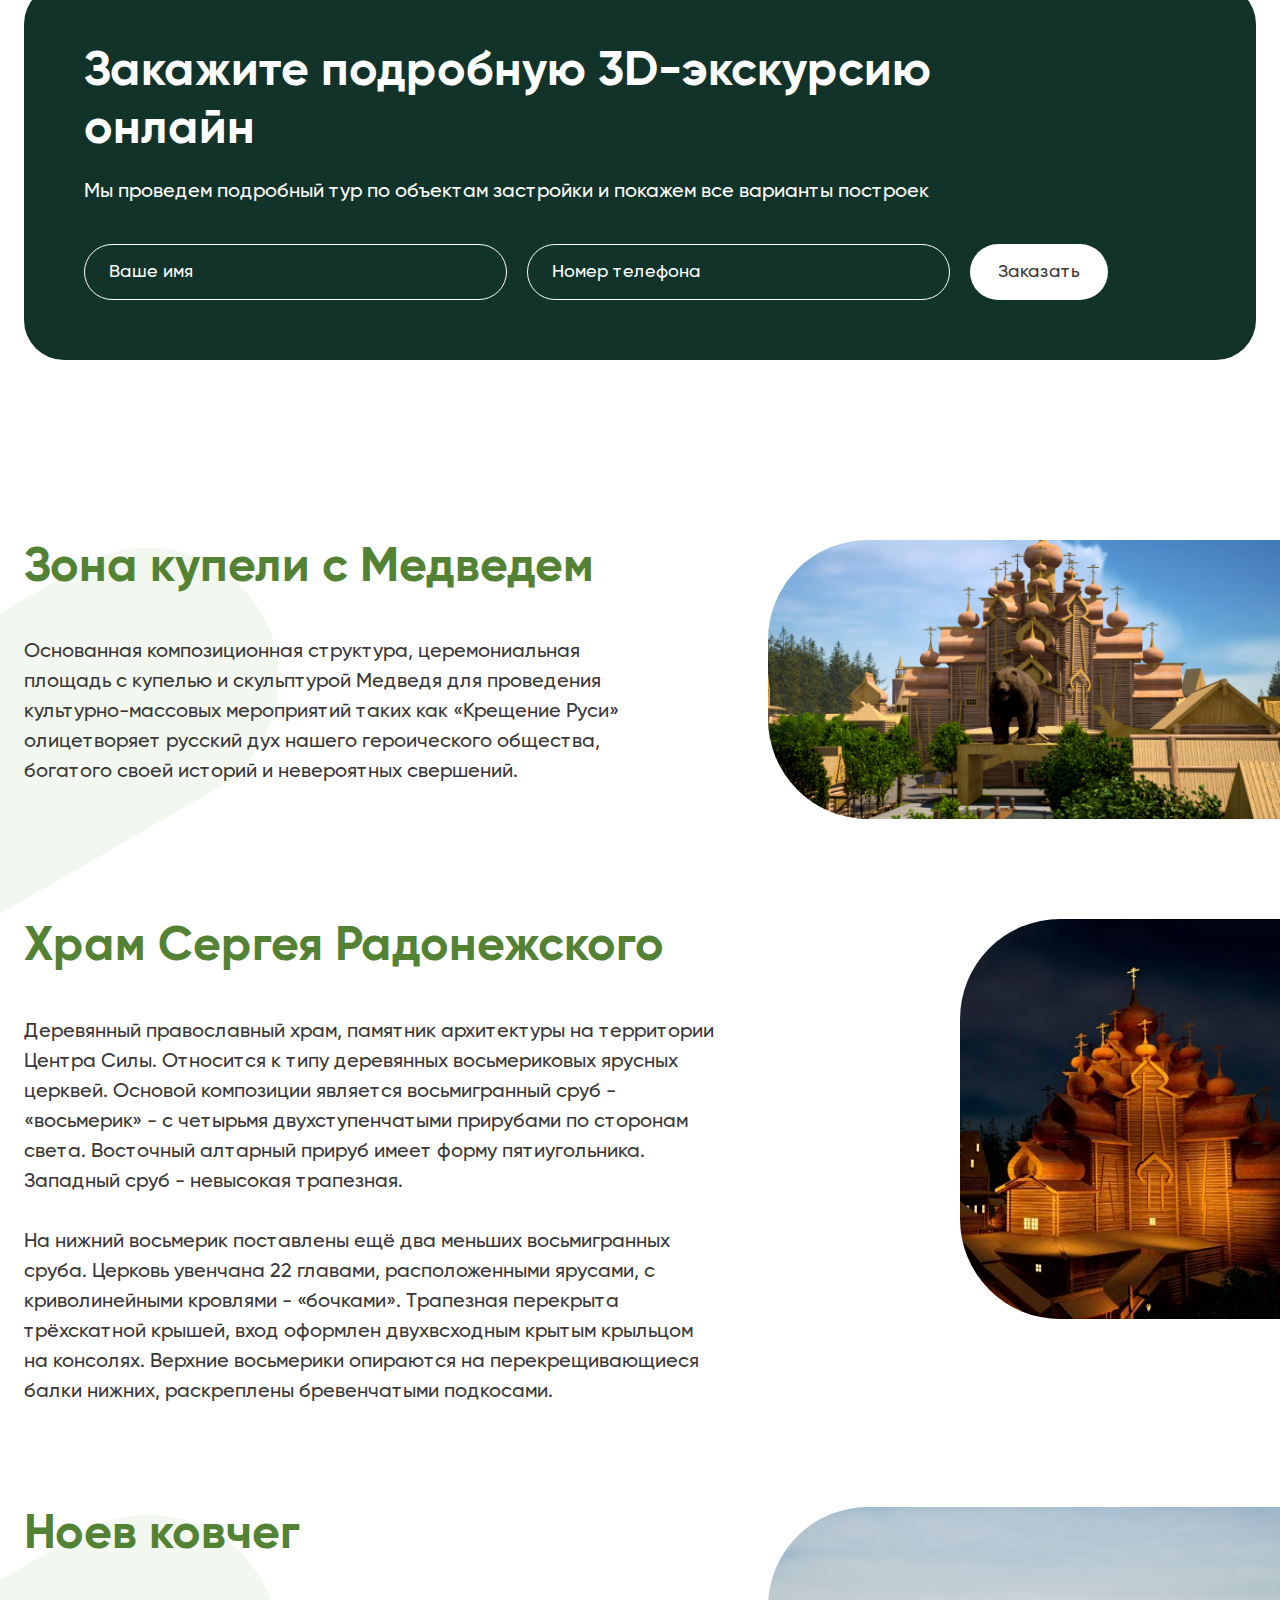
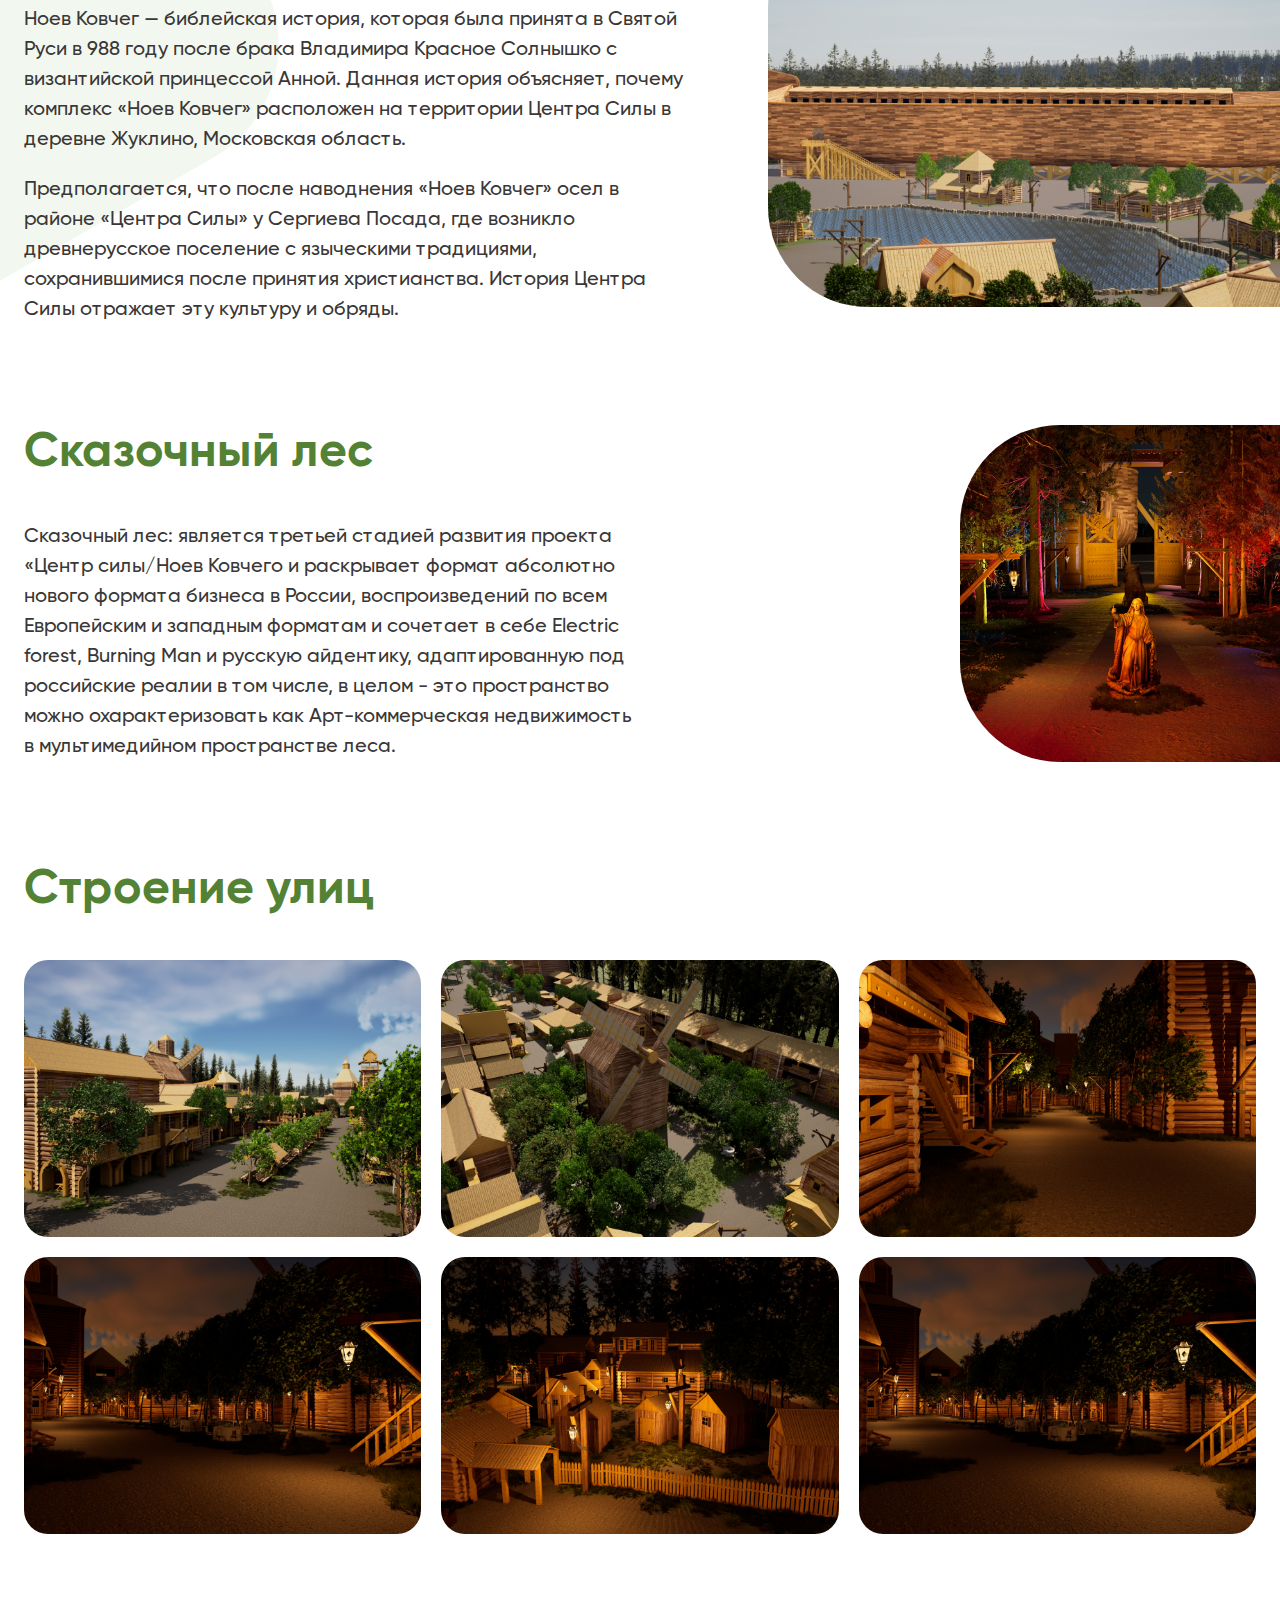
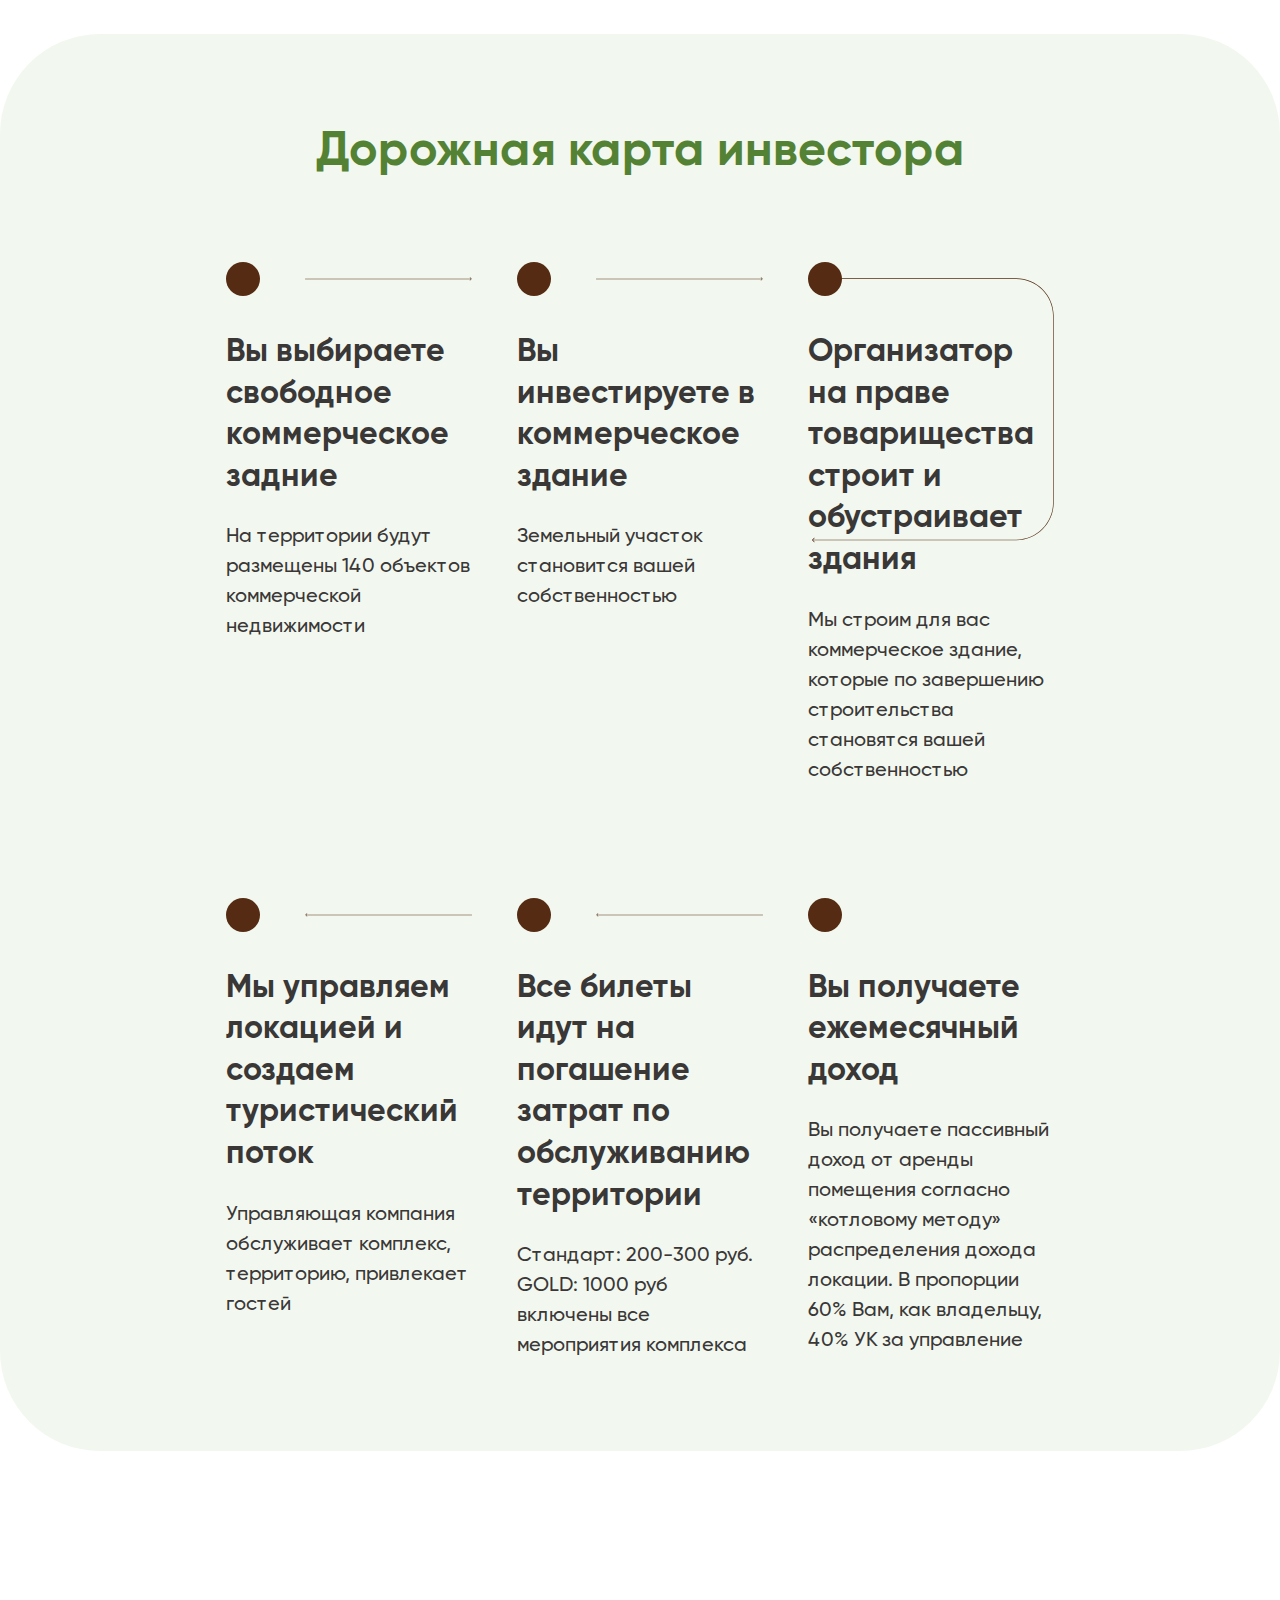
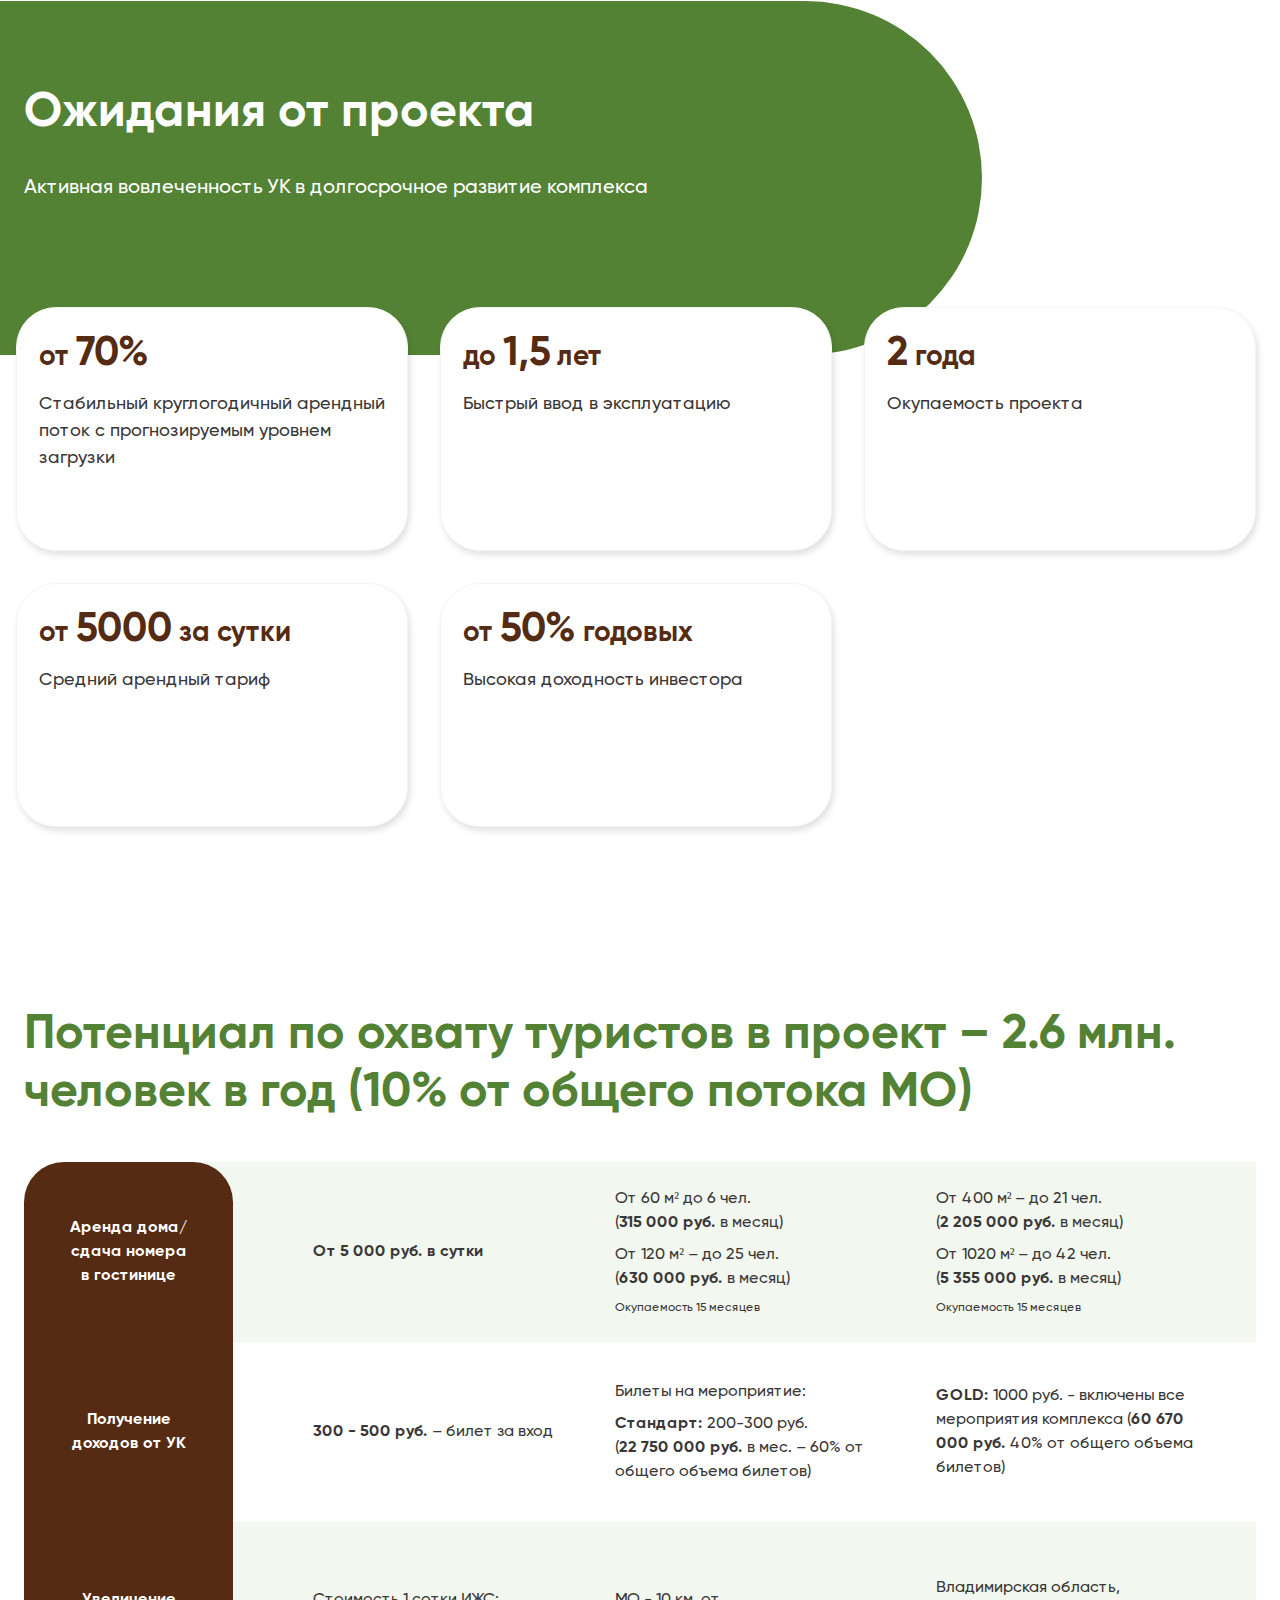
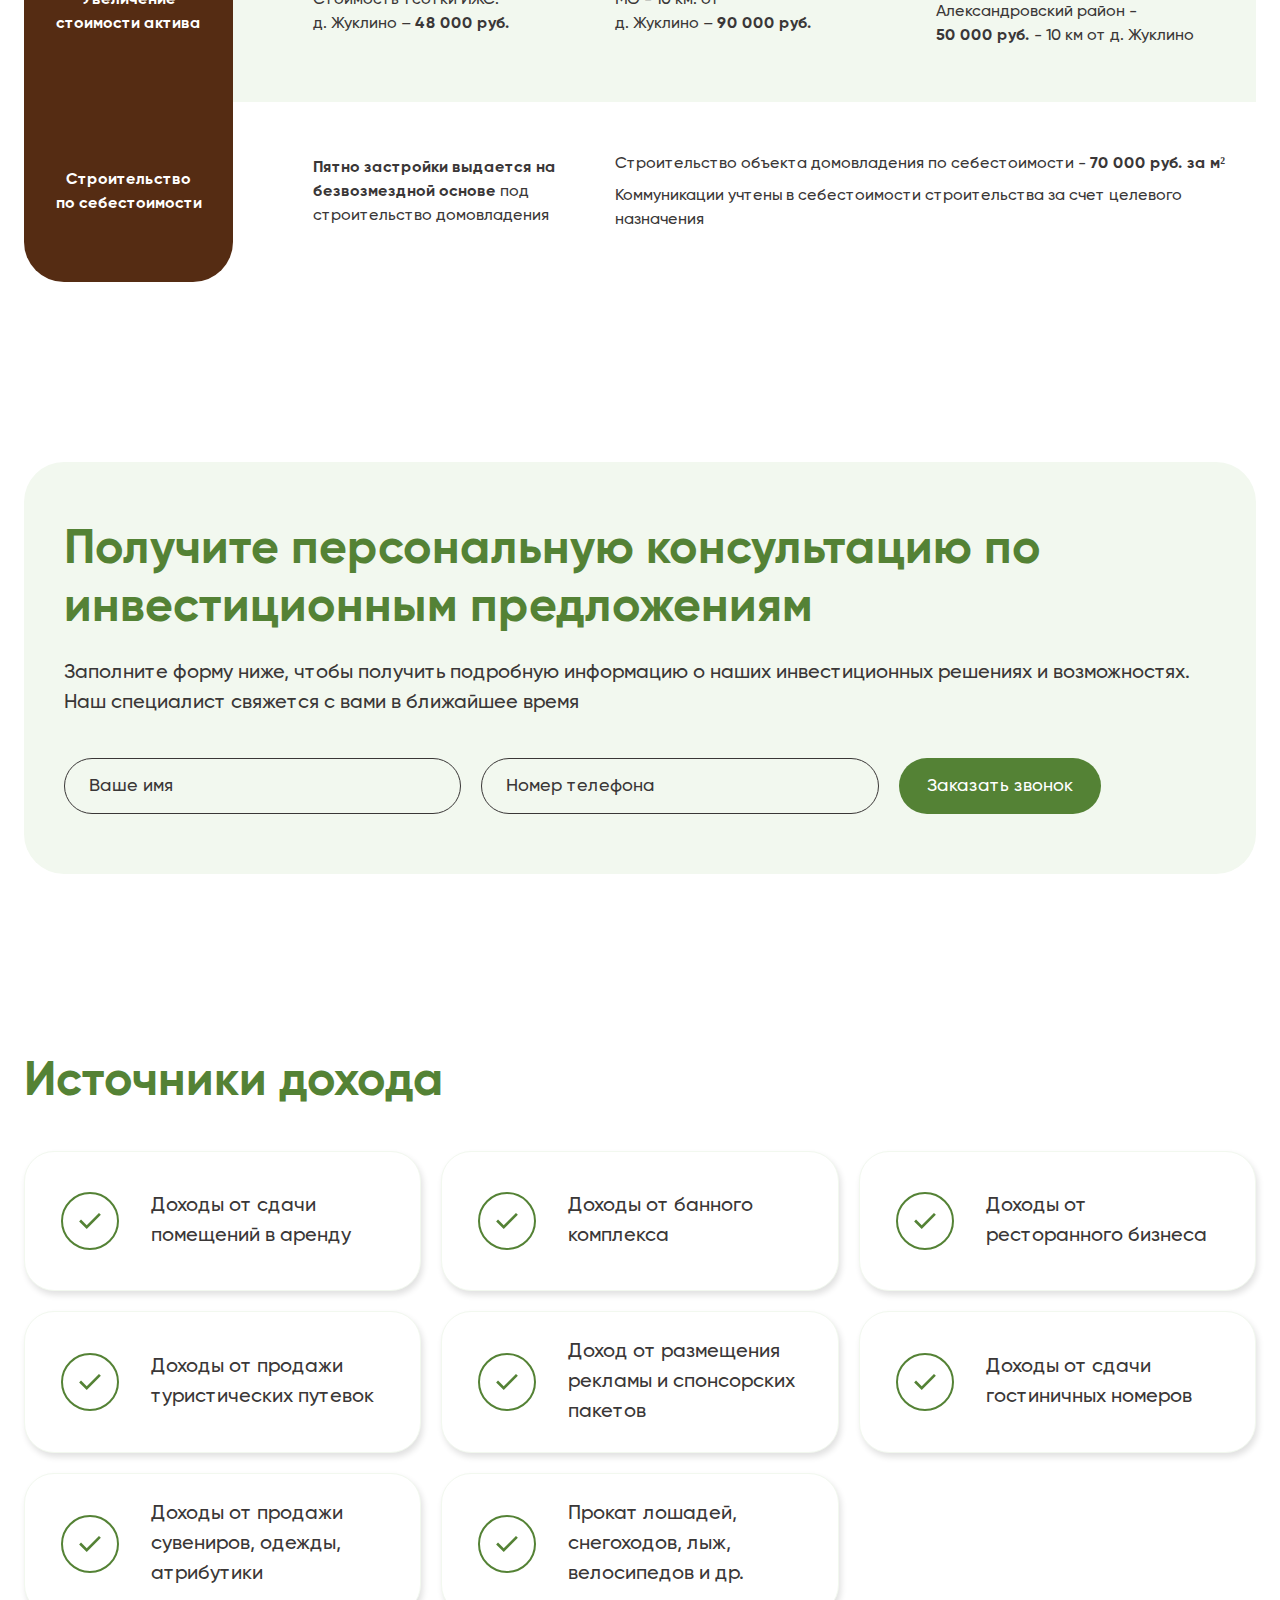
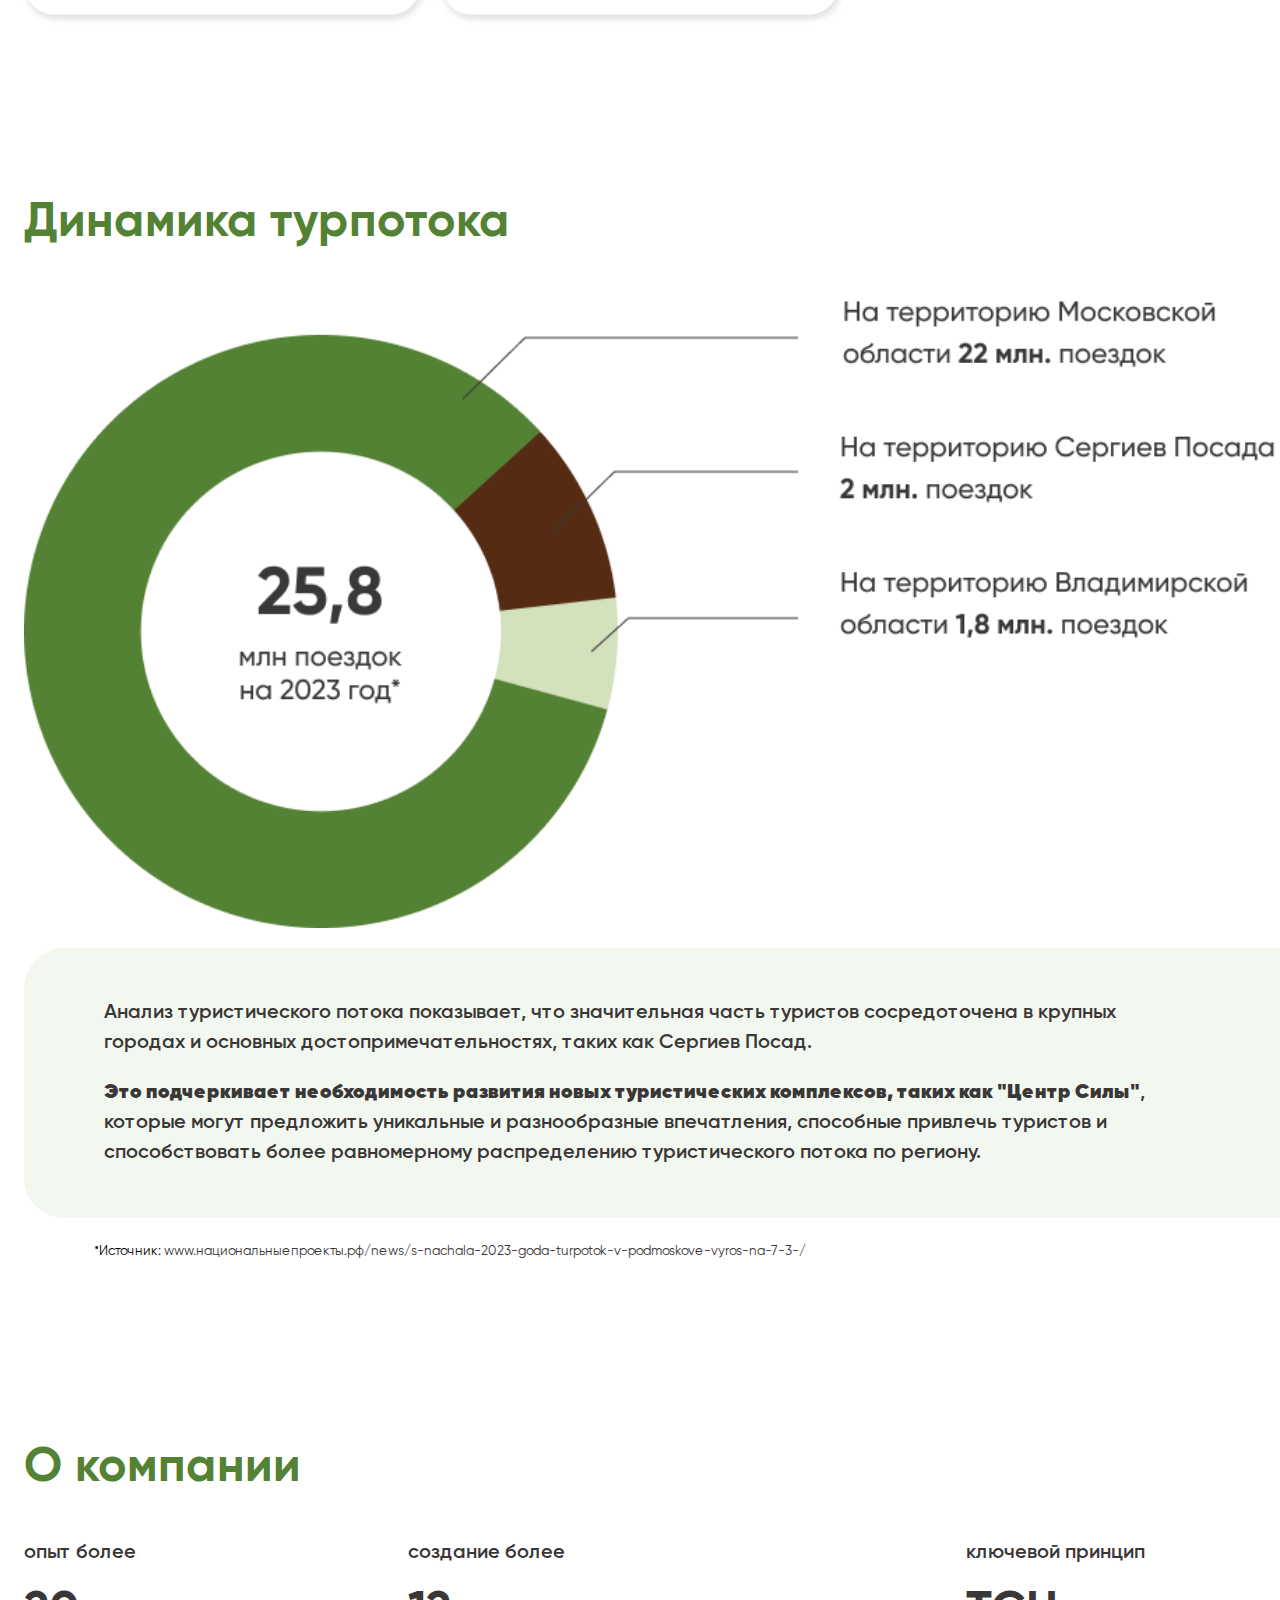
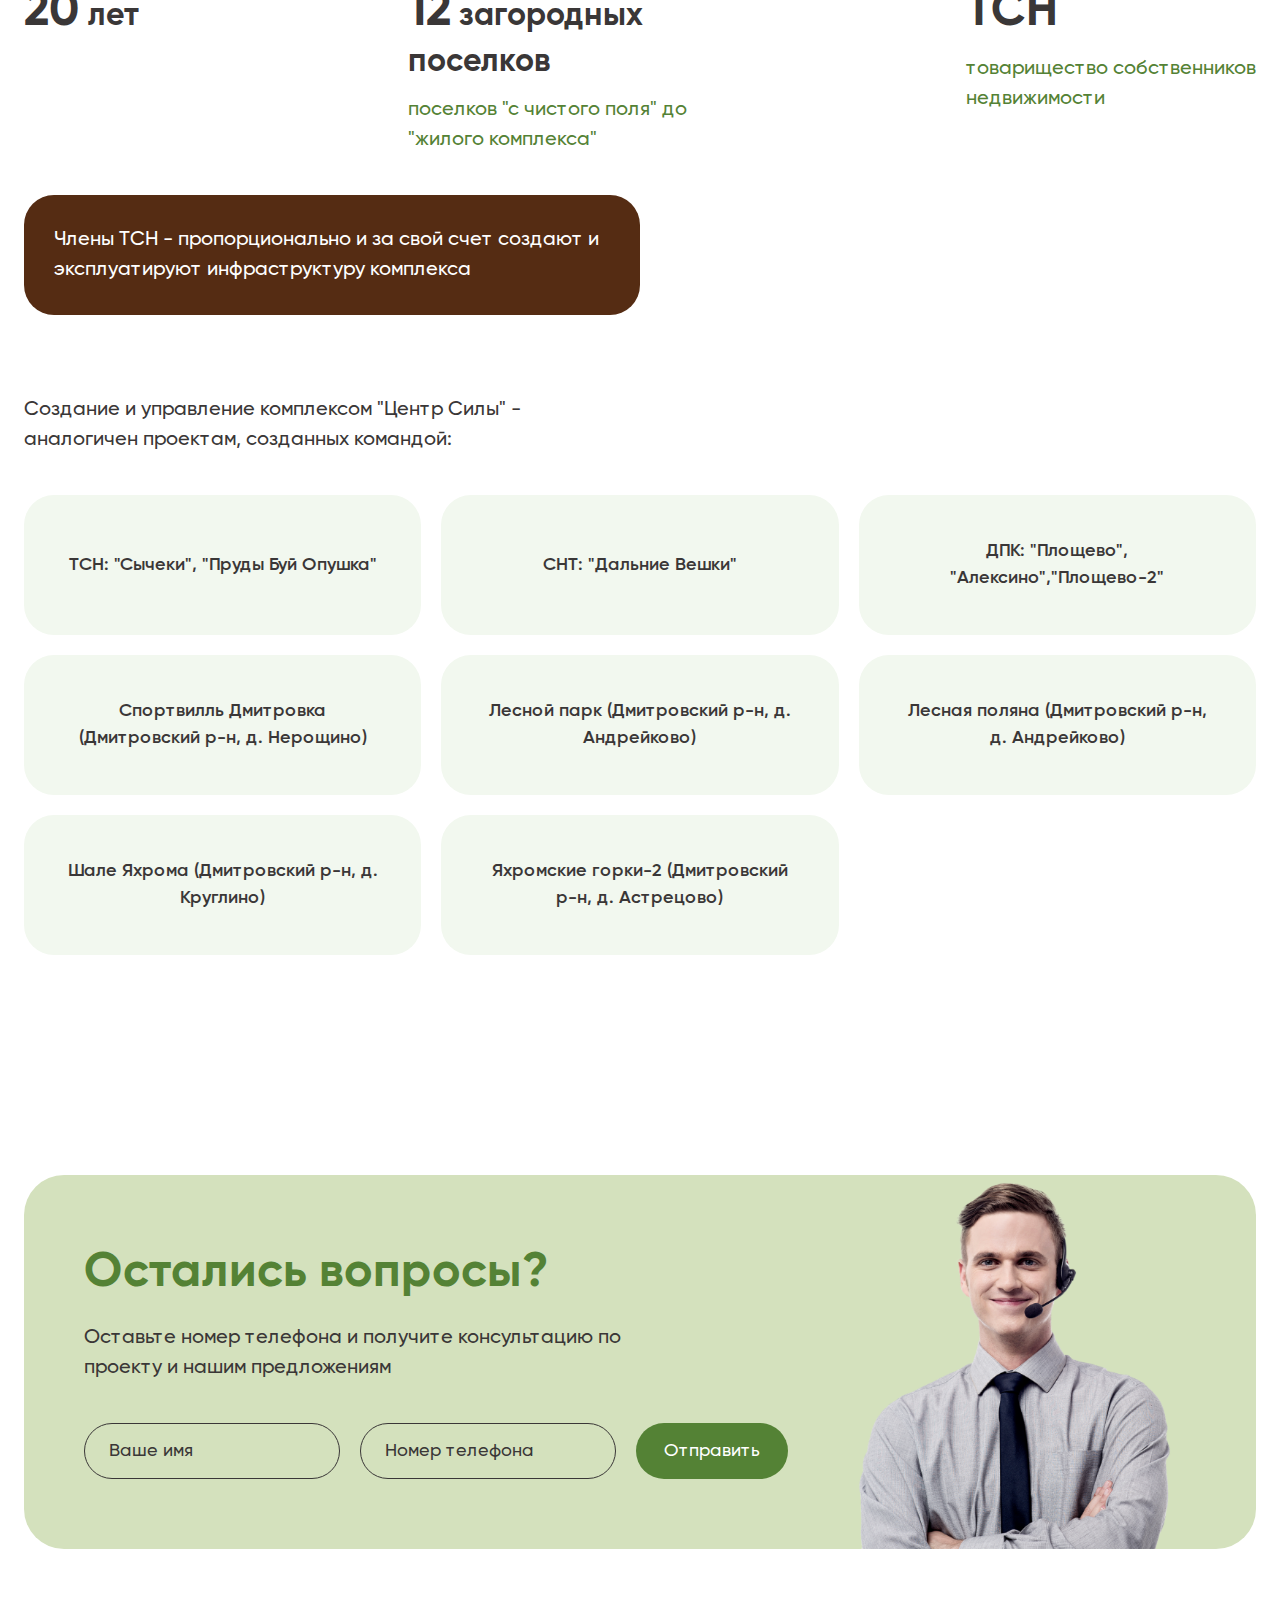
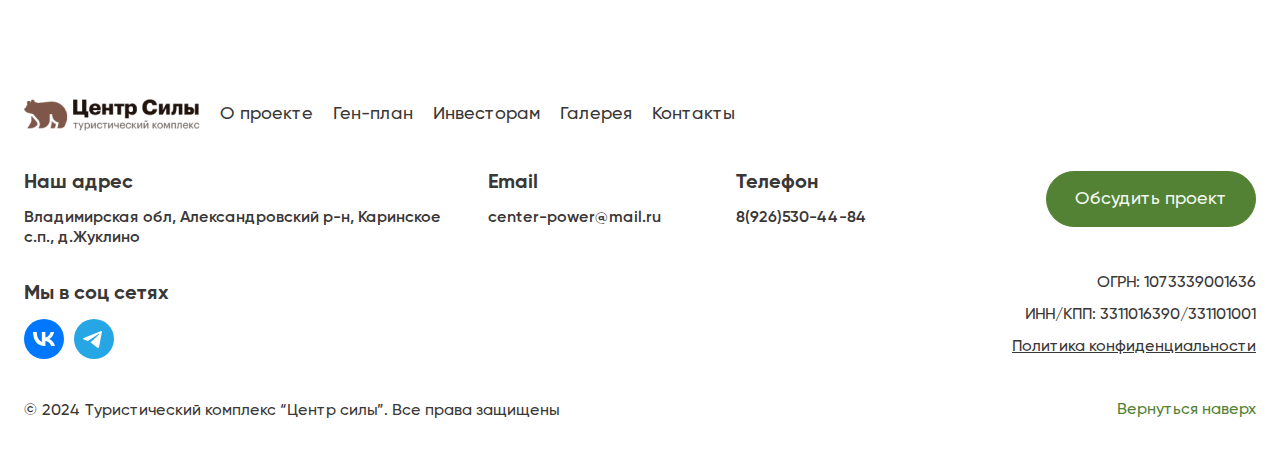
==== commit bef14d73: "upd modal and video" ====
--- a/index.html
+++ b/index.html
@@ -5,6 +5,7 @@
     <meta name="viewport" content="width=device-width, initial-scale=1.0">
     <link rel="stylesheet" href="css/main.css">
     <link rel="stylesheet" href="assets/libs/swiper-bundle.min.css">
+    <link rel="stylesheet" href="assets/libs/fancybox.css">
     <title>Главная</title>
 </head>
 <body>
@@ -56,14 +57,14 @@
                     принимать участие в подготовке и проведении  православных праздников, вовлечение в быт и ремесленнические работы.
                 </p>
                 <div class="hero__buttons">
-                    <button class="btn btn--green btn-hover btn-hover--green btn-feedback">Обсудить проект</button>
+                    <button class="btn btn--green btn-hover btn-hover--green btn-feedback open-modal">Обсудить проект</button>
                     <button class="btn btn--border btn-hover btn-hover--transparent btn-pres">Презентация</button>
-                    <button class="btn btn--border btn-hover btn-hover--transparent btn-play">
+                    <a href="https://www.youtube.com/watch?v=cXaqhHIRN-g" data-fancybox="video" class="btn btn--border btn-hover btn-hover--transparent btn-play">
                         <svg width="14" height="16" viewBox="0 0 14 16" fill="none" xmlns="http://www.w3.org/2000/svg">
                             <path d="M13.5484 7.16231C14.1505 7.50996 14.1505 8.37909 13.5484 8.72674L1.35484 15.7667C0.752688 16.1143 -6.85385e-07 15.6798 -6.54992e-07 14.9845L-3.95401e-08 0.904572C-9.14745e-09 0.209269 0.752688 -0.225295 1.35484 0.122356L13.5484 7.16231Z" fill="#3A3737" />
                         </svg>
                         <span>Смотреть видео</span>
-                    </button>
+                    </a>
                 </div>
                 <ul class="hero-advantages">
                     <li class="hero-advantages__item">
@@ -88,22 +89,22 @@
         <div class="bg-hero">
             <div class="bg-hero__wrapper">
                 <img src="assets/img/bg/hero.png" class="bg-hero__img" alt="">
-                <button class="btn btn--border btn-hover btn-hover--transparent bg-hero__btn">
+                <a href="https://www.youtube.com/watch?v=cXaqhHIRN-g" data-fancybox="video" class="btn btn--border btn-hover btn-hover--transparent bg-hero__btn">
                     <svg width="14" height="16" viewBox="0 0 14 16" fill="none" xmlns="http://www.w3.org/2000/svg">
                         <path d="M13.5484 7.16231C14.1505 7.50996 14.1505 8.37909 13.5484 8.72674L1.35484 15.7667C0.752688 16.1143 -6.85385e-07 15.6798 -6.54992e-07 14.9845L-3.95401e-08 0.904572C-9.14745e-09 0.209269 0.752688 -0.225295 1.35484 0.122356L13.5484 7.16231Z" fill="#3A3737" />
                     </svg>
                     <span>Смотреть видео</span>
-                </button>
+                </a>
             </div>
         </div>
         <div class="video">
             <img src="assets/img/photo/video.png" class="video__img" alt="">
-            <button class="video__btn">
+            <a href="https://www.youtube.com/watch?v=cXaqhHIRN-g" data-fancybox="video" class="video__btn">
                 <svg width="14" height="16" viewBox="0 0 14 16" fill="none" xmlns="http://www.w3.org/2000/svg">
                     <path d="M13.5484 7.16231C14.1505 7.50996 14.1505 8.37909 13.5484 8.72674L1.35484 15.7667C0.752688 16.1143 -6.85385e-07 15.6798 -6.54992e-07 14.9845L-3.95401e-08 0.904572C-9.14745e-09 0.209269 0.752688 -0.225295 1.35484 0.122356L13.5484 7.16231Z" fill="#3A3737" />
                 </svg>
                 <span>Смотреть видео</span>
-            </button>
+            </a>
         </div>
     </header>
 
@@ -263,30 +264,30 @@
             <div class="container__inner">
                 <div class="swiper swiper-build">
                     <div class="swiper-wrapper swiper-build__wrapper">
-                        <div class="swiper-slide swiper-build__slide">
+                        <a data-fancybox="build" href="assets/img/slider/slide-1.png" class="swiper-slide swiper-build__slide">
                             <img src="assets/img/slider/slide-1.png" class="swiper-build__img" alt="">
-                        </div>
-                        <div class="swiper-slide swiper-build__slide">
+                        </a>
+                        <a data-fancybox="build" href="assets/img/slider/slide-2.png" class="swiper-slide swiper-build__slide">
                             <img src="assets/img/slider/slide-2.png" class="swiper-build__img" alt="">
-                        </div>
-                        <div class="swiper-slide swiper-build__slide">
+                        </a>
+                        <a data-fancybox="build" href="assets/img/slider/slide-3.png" class="swiper-slide swiper-build__slide">
                             <img src="assets/img/slider/slide-3.png" class="swiper-build__img" alt="">
-                        </div>
-                        <div class="swiper-slide swiper-build__slide">
+                        </a>
+                        <a data-fancybox="build" href="assets/img/slider/slide-4.png" class="swiper-slide swiper-build__slide">
                             <img src="assets/img/slider/slide-4.png" class="swiper-build__img" alt="">
-                        </div>
-                        <div class="swiper-slide swiper-build__slide">
+                        </a>
+                        <a data-fancybox="build" href="assets/img/slider/slide-5.png" class="swiper-slide swiper-build__slide">
                             <img src="assets/img/slider/slide-5.png" class="swiper-build__img" alt="">
-                        </div>
-                        <div class="swiper-slide swiper-build__slide">
+                        </a>
+                        <a data-fancybox="build" href="assets/img/slider/slide-6.png" class="swiper-slide swiper-build__slide">
                             <img src="assets/img/slider/slide-6.png" class="swiper-build__img" alt="">
-                        </div>
-                        <div class="swiper-slide swiper-build__slide">
+                        </a>
+                        <a data-fancybox="build" href="assets/img/slider/slide-5.png" class="swiper-slide swiper-build__slide">
                             <img src="assets/img/slider/slide-5.png" class="swiper-build__img" alt="">
-                        </div>
-                        <div class="swiper-slide swiper-build__slide">
+                        </a>
+                        <a data-fancybox="build" href="assets/img/slider/slide-6.png" class="swiper-slide swiper-build__slide">
                             <img src="assets/img/slider/slide-6.png" class="swiper-build__img" alt="">
-                        </div>
+                        </a>
                     </div>
                 </div>
             </div>
@@ -303,7 +304,6 @@
                 <div class="road-map__item">
                     <div class="road-map__top">
                         <div class="circle"></div>
-                        <!-- <img src="assets/img/icons/arrow-right.svg" class="road-map__img" alt=""> -->
                         <svg width="353" height="8" viewBox="0 0 353 8" fill="none" xmlns="http://www.w3.org/2000/svg">
                             <path d="M352.354 4.35358C352.549 4.15832 352.549 3.84174 352.354 3.64648L349.172 0.464497C348.976 0.269234 348.66 0.269234 348.464 0.464497C348.269 0.659759 348.269 0.976341 348.464 1.1716L351.293 4.00003L348.464 6.82846C348.269 7.02372 348.269 7.3403 348.464 7.53556C348.66 7.73083 348.976 7.73083 349.172 7.53556L352.354 4.35358ZM-4.37114e-08 4.5L352 4.50003L352 3.50003L4.37114e-08 3.5L-4.37114e-08 4.5Z" fill="#552C13"/>
                         </svg>
@@ -314,7 +314,6 @@
                 <div class="road-map__item">
                     <div class="road-map__top">
                         <div class="circle"></div>
-                        <!-- <img src="assets/img/icons/arrow-right.png" class="road-map__img" alt=""> -->
                         <svg width="353" height="8" viewBox="0 0 353 8" fill="none" xmlns="http://www.w3.org/2000/svg">
                             <path d="M352.354 4.35358C352.549 4.15832 352.549 3.84174 352.354 3.64648L349.172 0.464497C348.976 0.269234 348.66 0.269234 348.464 0.464497C348.269 0.659759 348.269 0.976341 348.464 1.1716L351.293 4.00003L348.464 6.82846C348.269 7.02372 348.269 7.3403 348.464 7.53556C348.66 7.73083 348.976 7.73083 349.172 7.53556L352.354 4.35358ZM-4.37114e-08 4.5L352 4.50003L352 3.50003L4.37114e-08 3.5L-4.37114e-08 4.5Z" fill="#552C13"/>
                         </svg>
@@ -325,10 +324,10 @@
                 <div class="road-map__item">
                     <div class="road-map__top">
                         <div class="circle"></div>
-                        <img src="assets/img/icons/arrow-side-b.png" class="road-map__img arrow-side" alt="">
-                        <!-- <svg width="397" height="427" class="arrow-side" viewBox="0 0 397 427" fill="none" xmlns="http://www.w3.org/2000/svg">
+                        <!-- <img src="assets/img/icons/arrow-side-b.png" class="road-map__img arrow-side" alt=""> -->
+                        <svg width="397" height="427" class="arrow-side" viewBox="0 0 397 427" fill="none" xmlns="http://www.w3.org/2000/svg">
                             <path d="M6.64647 422.396C6.45121 422.592 6.45121 422.908 6.64647 423.104L9.82845 426.286C10.0237 426.481 10.3403 426.481 10.5356 426.286C10.7308 426.09 10.7308 425.774 10.5356 425.578L7.70713 422.75L10.5356 419.922C10.7308 419.726 10.7308 419.41 10.5356 419.214C10.3403 419.019 10.0237 419.019 9.82845 419.214L6.64647 422.396ZM-1.9429e-08 1.50002L336 1.50003L336 0.500032L1.94256e-08 0.500019L-1.9429e-08 1.50002ZM395.5 61L395.5 362.75L396.5 362.75L396.5 61L395.5 61ZM336 422.25L7.00002 422.25L7.00002 423.25L336 423.25L336 422.25ZM395.5 362.75C395.5 395.611 368.861 422.25 336 422.25L336 423.25C369.413 423.25 396.5 396.163 396.5 362.75L395.5 362.75ZM336 1.50003C368.861 1.50003 395.5 28.1391 395.5 61L396.5 61C396.5 27.5868 369.413 0.500034 336 0.500032L336 1.50003Z" fill="#552C13"/>
-                        </svg> -->
+                        </svg>
                     </div>
                     <p class="road-map__name">Организатор на праве товарищества строит и обустраивает здания </p>
                     <p class="road-map__text">Мы строим для вас коммерческое здание, которые по завершению строительства становятся вашей собственностью</p>
@@ -336,7 +335,6 @@
                 <div class="road-map__item">
                     <div class="road-map__top">
                         <div class="circle"></div>
-                        <!-- <img src="assets/img/icons/arrow-left.png" class="road-map__img" alt=""> -->
                         <svg width="353" height="8" viewBox="0 0 353 8" fill="none" xmlns="http://www.w3.org/2000/svg">
                             <path d="M0.646447 3.64645C0.451184 3.84171 0.451184 4.15829 0.646447 4.35355L3.82843 7.53553C4.02369 7.7308 4.34027 7.7308 4.53553 7.53553C4.7308 7.34027 4.7308 7.02369 4.53553 6.82843L1.70711 4L4.53553 1.17157C4.7308 0.976311 4.7308 0.659729 4.53553 0.464466C4.34027 0.269204 4.02369 0.269204 3.82843 0.464466L0.646447 3.64645ZM1 4.5L353 4.50003L353 3.50003L1 3.5L1 4.5Z" fill="#552C13"/>
                         </svg>
@@ -347,7 +345,6 @@
                 <div class="road-map__item">
                     <div class="road-map__top">
                         <div class="circle"></div>
-                        <!-- <img src="assets/img/icons/arrow-left.png" class="road-map__img" alt=""> -->
                         <svg width="353" height="8" viewBox="0 0 353 8" fill="none" xmlns="http://www.w3.org/2000/svg">
                             <path d="M0.646447 3.64645C0.451184 3.84171 0.451184 4.15829 0.646447 4.35355L3.82843 7.53553C4.02369 7.7308 4.34027 7.7308 4.53553 7.53553C4.7308 7.34027 4.7308 7.02369 4.53553 6.82843L1.70711 4L4.53553 1.17157C4.7308 0.976311 4.7308 0.659729 4.53553 0.464466C4.34027 0.269204 4.02369 0.269204 3.82843 0.464466L0.646447 3.64645ZM1 4.5L353 4.50003L353 3.50003L1 3.5L1 4.5Z" fill="#552C13"/>
                         </svg>
@@ -358,7 +355,6 @@
                 <div class="road-map__item">
                     <div class="road-map__top">
                         <div class="circle"></div>
-                        <!-- <img src="assets/img/icons/arrow-right.png" class="road-map__img" alt=""> -->
                     </div>
                     <p class="road-map__name">Вы получаете ежемесячный доход</p>
                     <p class="road-map__text">Вы получаете пассивный доход от аренды помещения согласно «котловому методу» распределения дохода локации. В пропорции 60% Вам, как владельцу, 40% УК за управление</p>
@@ -712,6 +708,57 @@
         </div>
     </section>
 
+    <!-- Модальное окно -->
+    <div class="modal modal--success">
+        <div class="modal__body modal__body--alert">
+            <div class="modal__wrapper modal__wrapper--success modal-success">
+                <button class="close-modal">
+                    <img src="assets/img/icons/close.svg" alt="">
+                </button>
+                <img src="assets/img/icons/success.svg" class="modal-success__icon" alt="">
+                <div class="modal-success__body">
+                    <p class="modal-success__title">Ваша заявка отправлена</p>
+                    <p class="modal-success__text">Мы свяжемся с вами в ближайшее время</p>
+                </div>
+            </div>
+        </div>
+    </div>
+
+    <div class="modal modal--form">
+        <div class="modal__body modal__body--form">
+            <div class="modal__wrapper modal__wrapper--form">
+                <button class="close-modal">
+                    <img src="assets/img/icons/close.svg" alt="">
+                </button>
+                <div class="modal__info">
+                    <div class="modal__header">
+                        <h2 class="modal__title">Получите возможность участвовать в проекте!</h2>
+                        <p class="modal__text">Оставьте ваши контакты и получите персональный инвестиционный план</p>
+                    </div>
+                    <form class="form modal-form">
+                        <input type="text" class="input input--green modal-form__input" name="name" placeholder="Ваше имя">
+                        <input type="tel" class="input input--green modal-form__input" name="phone" placeholder="Номер телефона">
+                        <input type="email" class="input input--green modal-form__input" name="phone" placeholder="Email">
+                        <label class="custom-checkbox">
+                            <input type="checkbox" checked>
+                            <span>Я даю свое согласие на обработку персональных данных</span>
+                        </label>
+                        <button class="btn btn--green btn-hover btn-hover--green modal-form__btn">Отправить запрос</button>
+                    </form>
+                </div>
+                <img src="assets/img/photo/modal-img.png" class="modal__img" alt="">
+            </div>
+        </div>
+    </div>
+
+    <div class="modal modal--video ">
+        <div class="modal__body modal__body--video">
+            <div class="modal__wrapper modal__wrapper--success video">
+                
+            </div>
+        </div>
+    </div>
+
     <!-- Подвал -->
     <footer class="footer">
         <div class="container">
@@ -810,8 +857,9 @@
         </div>
     </footer>
 
-    <script src="https://cdnjs.cloudflare.com/ajax/libs/jquery/3.7.1/jquery.min.js" integrity="sha512-v2CJ7UaYy4JwqLDIrZUI/4hqeoQieOmAZNXBeQyjo21dadnwR+8ZaIJVT8EE2iyI61OV8e6M8PP2/4hpQINQ/g==" crossorigin="anonymous" referrerpolicy="no-referrer"></script>
+    <script src="assets/libs/jquery.min.js"></script>
     <script src="assets/libs/swiper-bundle.min.js"></script>
+    <script src="assets/libs/fancybox.umd.js"></script>
     <script src="assets/js/script.js"></script>
     <script src="assets/js/slider.js"></script>
 </body>
--- a/css/main.css
+++ b/css/main.css
@@ -9,8 +9,7 @@
 *,
 *::before,
 *::after {
-  -webkit-box-sizing: border-box;
-          box-sizing: border-box;
+  box-sizing: border-box;
 }
 
 /* Links */
@@ -63,8 +62,7 @@
 
 button, input[type=submit] {
   display: inline-block;
-  -webkit-box-shadow: none;
-          box-shadow: none;
+  box-shadow: none;
   background-color: transparent;
   background: none;
   cursor: pointer;
@@ -108,12 +106,12 @@
 }
 @media (max-width: 768px) {
   h2 {
-    font-size: 32px;
+    font-size: 32px !important;
   }
 }
 @media (max-width: 480px) {
   h2 {
-    font-size: 28px;
+    font-size: 28px !important;
   }
 }
 
@@ -201,26 +199,15 @@
   }
 }
 .section__header {
-  display: -webkit-box;
-  display: -ms-flexbox;
-  display: flex;
-  -webkit-box-align: center;
-      -ms-flex-align: center;
-          align-items: center;
-  -webkit-box-pack: justify;
-      -ms-flex-pack: justify;
-          justify-content: space-between;
+  display: flex;
+  align-items: center;
+  justify-content: space-between;
   gap: 20px;
 }
 @media (max-width: 1024px) {
   .section__header {
-    -webkit-box-orient: vertical;
-    -webkit-box-direction: normal;
-        -ms-flex-direction: column;
-            flex-direction: column;
-    -webkit-box-align: start;
-        -ms-flex-align: start;
-            align-items: start;
+    flex-direction: column;
+    align-items: start;
   }
 }
 .section__subtitle {
@@ -295,8 +282,7 @@
   padding-bottom: 100px;
   border-bottom-left-radius: 100px;
   border-bottom-right-radius: 100px;
-  -webkit-box-shadow: 2px 4px 20px 0 rgba(0, 0, 0, 0.12);
-          box-shadow: 2px 4px 20px 0 rgba(0, 0, 0, 0.12);
+  box-shadow: 2px 4px 20px 0 rgba(0, 0, 0, 0.12);
 }
 @media (max-width: 1440px) {
   .header--main {
@@ -332,15 +318,9 @@
 }
 .header__wrapper {
   position: relative;
-  display: -webkit-box;
-  display: -ms-flexbox;
-  display: flex;
-  -webkit-box-pack: justify;
-      -ms-flex-pack: justify;
-          justify-content: space-between;
-  -webkit-box-align: center;
-      -ms-flex-align: center;
-          align-items: center;
+  display: flex;
+  justify-content: space-between;
+  align-items: center;
   padding: 29px 0;
   z-index: 2;
 }
@@ -401,12 +381,8 @@
 }
 
 .menu-nav {
-  display: -webkit-box;
-  display: -ms-flexbox;
-  display: flex;
-  -webkit-box-align: center;
-      -ms-flex-align: center;
-          align-items: center;
+  display: flex;
+  align-items: center;
   gap: 40px;
 }
 @media (max-width: 1280px) {
@@ -420,8 +396,6 @@
   }
 }
 .menu-nav__item {
-  display: -webkit-box;
-  display: -ms-flexbox;
   display: flex;
 }
 .menu-nav__link {
@@ -440,8 +414,6 @@
 }
 
 .menu {
-  display: -webkit-inline-box;
-  display: -ms-inline-flexbox;
   display: inline-flex;
 }
 @media (max-width: 768px) {
@@ -451,8 +423,6 @@
 }
 @media (max-width: 768px) {
   .menu--open {
-    display: -webkit-box !important;
-    display: -ms-flexbox !important;
     display: flex !important;
     position: absolute;
     top: 100%;
@@ -464,13 +434,8 @@
 }
 @media (max-width: 768px) {
   .menu--open .menu-nav {
-    -webkit-box-orient: vertical;
-    -webkit-box-direction: normal;
-        -ms-flex-direction: column;
-            flex-direction: column;
-    -webkit-box-align: center;
-        -ms-flex-align: center;
-            align-items: center;
+    flex-direction: column;
+    align-items: center;
     gap: 28px;
     width: 100%;
   }
@@ -481,21 +446,14 @@
 
 .btn-menu {
   display: none;
-  -webkit-box-orient: vertical;
-  -webkit-box-direction: normal;
-      -ms-flex-direction: column;
-          flex-direction: column;
-  -webkit-box-pack: center;
-      -ms-flex-pack: center;
-          justify-content: center;
+  flex-direction: column;
+  justify-content: center;
   position: relative;
   width: 14px;
   height: 10px;
 }
 @media (max-width: 768px) {
   .btn-menu {
-    display: -webkit-box;
-    display: -ms-flexbox;
     display: flex;
   }
 }
@@ -505,26 +463,22 @@
   border-radius: 100px;
   width: 100%;
   height: 2px;
-  -webkit-transition: all 0.3s;
   transition: all 0.3s;
 }
 .btn-menu span:first-child {
   top: 0;
   left: 0;
-  -webkit-transform-origin: center;
-          transform-origin: center;
+  transform-origin: center;
 }
 .btn-menu span:nth-of-type(2) {
   top: 50%;
-  -webkit-transform: translateY(-50%);
-          transform: translateY(-50%);
+  transform: translateY(-50%);
   left: 0;
 }
 .btn-menu span:last-child {
   bottom: 0;
   left: 0;
-  -webkit-transform-origin: center;
-          transform-origin: center;
+  transform-origin: center;
 }
 .btn-menu--open {
   height: 16px;
@@ -536,8 +490,7 @@
   top: auto;
 }
 .btn-menu--open span:nth-of-type(2) {
-  -webkit-transform: translateX(100%);
-          transform: translateX(100%);
+  transform: translateX(100%);
 }
 .btn-menu--open span:last-child {
   display: block;
@@ -560,20 +513,13 @@
   margin-top: 0;
 }
 .footer__wrapper {
-  display: -webkit-box;
-  display: -ms-flexbox;
-  display: flex;
-  -webkit-box-pack: justify;
-      -ms-flex-pack: justify;
-          justify-content: space-between;
+  display: flex;
+  justify-content: space-between;
   padding: 60px 0;
 }
 @media (max-width: 1280px) {
   .footer__wrapper {
-    -webkit-box-orient: vertical;
-    -webkit-box-direction: normal;
-        -ms-flex-direction: column;
-            flex-direction: column;
+    flex-direction: column;
     padding: 30px 0;
   }
 }
@@ -584,13 +530,8 @@
 }
 .footer__left {
   width: 50%;
-  display: -webkit-box;
-  display: -ms-flexbox;
-  display: flex;
-  -webkit-box-orient: vertical;
-  -webkit-box-direction: normal;
-      -ms-flex-direction: column;
-          flex-direction: column;
+  display: flex;
+  flex-direction: column;
 }
 @media (max-width: 1600px) {
   .footer__left {
@@ -608,40 +549,25 @@
   }
 }
 .footer__top {
-  display: -webkit-box;
-  display: -ms-flexbox;
-  display: flex;
-  -webkit-box-align: center;
-      -ms-flex-align: center;
-          align-items: center;
-  -webkit-box-pack: justify;
-      -ms-flex-pack: justify;
-          justify-content: space-between;
+  display: flex;
+  align-items: center;
+  justify-content: space-between;
 }
 @media (max-width: 1600px) {
   .footer__top {
-    -webkit-box-pack: start;
-        -ms-flex-pack: start;
-            justify-content: start;
+    justify-content: start;
     gap: 20px;
   }
 }
 @media (max-width: 1280px) {
   .footer__top {
-    -webkit-box-ordinal-group: 2;
-        -ms-flex-order: 1;
-            order: 1;
+    order: 1;
   }
 }
 @media (max-width: 768px) {
   .footer__top {
-    -webkit-box-orient: vertical;
-    -webkit-box-direction: normal;
-        -ms-flex-direction: column;
-            flex-direction: column;
-    -webkit-box-align: start;
-        -ms-flex-align: start;
-            align-items: start;
+    flex-direction: column;
+    align-items: start;
     gap: 48px;
   }
 }
@@ -651,23 +577,14 @@
 }
 @media (max-width: 1280px) {
   .footer__middle {
-    display: -webkit-box;
-    display: -ms-flexbox;
     display: flex;
-    -webkit-box-orient: vertical;
-    -webkit-box-direction: normal;
-        -ms-flex-direction: column;
-            flex-direction: column;
+    flex-direction: column;
   }
 }
 .footer__right {
   max-width: 620px;
-  display: -webkit-box;
-  display: -ms-flexbox;
-  display: flex;
-  -webkit-box-pack: justify;
-      -ms-flex-pack: justify;
-          justify-content: space-between;
+  display: flex;
+  justify-content: space-between;
   gap: 60px;
 }
 @media (max-width: 1440px) {
@@ -680,32 +597,20 @@
   .footer__right {
     margin-top: 40px;
     max-width: 100%;
-    -webkit-box-ordinal-group: 3;
-        -ms-flex-order: 2;
-            order: 2;
+    order: 2;
   }
 }
 @media (max-width: 768px) {
   .footer__right {
-    -webkit-box-orient: vertical;
-    -webkit-box-direction: normal;
-        -ms-flex-direction: column;
-            flex-direction: column;
+    flex-direction: column;
   }
 }
 
 .copyright {
-  -webkit-margin-before: auto;
-          margin-block-start: auto;
-  display: -webkit-box;
-  display: -ms-flexbox;
-  display: flex;
-  -webkit-box-align: center;
-      -ms-flex-align: center;
-          align-items: center;
-  -webkit-box-pack: justify;
-      -ms-flex-pack: justify;
-          justify-content: space-between;
+  margin-block-start: auto;
+  display: flex;
+  align-items: center;
+  justify-content: space-between;
 }
 .copyright__text {
   font-weight: 500;
@@ -726,9 +631,7 @@
 @media (max-width: 1280px) {
   .copyright {
     margin-top: 40px;
-    -webkit-box-ordinal-group: 5;
-        -ms-flex-order: 4;
-            order: 4;
+    order: 4;
   }
 }
 @media (max-width: 768px) {
@@ -817,12 +720,8 @@
   }
 }
 .hero__address p {
-  display: -webkit-box;
-  display: -ms-flexbox;
-  display: flex;
-  -webkit-box-align: center;
-      -ms-flex-align: center;
-          align-items: center;
+  display: flex;
+  align-items: center;
   gap: 16px;
   font-weight: 500;
   font-size: 18px;
@@ -871,11 +770,8 @@
 }
 .hero__buttons {
   margin-top: 32px;
-  display: -webkit-box;
-  display: -ms-flexbox;
-  display: flex;
-  -ms-flex-wrap: wrap;
-      flex-wrap: wrap;
+  display: flex;
+  flex-wrap: wrap;
   gap: 12px;
 }
 @media (max-width: 768px) {
@@ -917,12 +813,8 @@
   bottom: 380px;
   background: rgba(255, 255, 255, 0.7);
   padding: 16px 24px;
-  display: -webkit-box;
-  display: -ms-flexbox;
-  display: flex;
-  -webkit-box-align: center;
-      -ms-flex-align: center;
-          align-items: center;
+  display: flex;
+  align-items: center;
   gap: 14px;
 }
 .bg-hero__img {
@@ -942,8 +834,7 @@
   background-position: 10% 50%;
   border-bottom-left-radius: 100px;
   border-bottom-right-radius: 100px;
-  -webkit-box-shadow: 2px 4px 20px 0 rgba(0, 0, 0, 0.12);
-          box-shadow: 2px 4px 20px 0 rgba(0, 0, 0, 0.12);
+  box-shadow: 2px 4px 20px 0 rgba(0, 0, 0, 0.12);
 }
 @media (max-width: 1760px) {
   .hero-investor {
@@ -983,13 +874,8 @@
 }
 .hero-investor__inner {
   margin-top: 40px;
-  display: -webkit-box;
-  display: -ms-flexbox;
-  display: flex;
-  -webkit-box-orient: vertical;
-  -webkit-box-direction: normal;
-      -ms-flex-direction: column;
-          flex-direction: column;
+  display: flex;
+  flex-direction: column;
   gap: 16px;
 }
 @media (max-width: 1024px) {
@@ -1009,15 +895,12 @@
   }
 }
 .hero-investor__row {
-  display: -webkit-box;
-  display: -ms-flexbox;
   display: flex;
   gap: 16px;
 }
 @media (max-width: 1024px) {
   .hero-investor__row {
-    -ms-flex-wrap: wrap;
-        flex-wrap: wrap;
+    flex-wrap: wrap;
   }
 }
 @media (max-width: 768px) {
@@ -1032,8 +915,7 @@
 .hero-investor__item {
   border: 1px solid #F2F8EF;
   border-radius: 16px;
-  -webkit-box-shadow: 2px 4px 6px 0 rgba(0, 0, 0, 0.12);
-          box-shadow: 2px 4px 6px 0 rgba(0, 0, 0, 0.12);
+  box-shadow: 2px 4px 6px 0 rgba(0, 0, 0, 0.12);
   background: #fff;
   padding: 17px 20px;
 }
@@ -1073,8 +955,6 @@
 }
 @media (max-width: 768px) {
   .hero-investor__address {
-    display: -webkit-box;
-    display: -ms-flexbox;
     display: flex;
     margin-left: 0;
   }
@@ -1086,8 +966,6 @@
 }
 @media (max-width: 768px) {
   .adv {
-    display: -webkit-box;
-    display: -ms-flexbox;
     display: flex;
     margin-left: 0;
   }
@@ -1114,25 +992,19 @@
   .hero-advantages {
     margin-top: 36px;
     grid-template-columns: repeat(auto-fill, minmax(130px, auto));
-    -webkit-column-gap: 40px;
-       -moz-column-gap: 40px;
-            column-gap: 40px;
+    -moz-column-gap: 40px;
+         column-gap: 40px;
   }
 }
 @media (max-width: 768px) {
   .hero-advantages {
-    -webkit-column-gap: 20px;
-       -moz-column-gap: 20px;
-            column-gap: 20px;
+    -moz-column-gap: 20px;
+         column-gap: 20px;
   }
 }
 .hero-advantages__item {
-  display: -webkit-box;
-  display: -ms-flexbox;
-  display: flex;
-  -webkit-box-align: center;
-      -ms-flex-align: center;
-          align-items: center;
+  display: flex;
+  align-items: center;
   gap: 26px;
 }
 @media (max-width: 768px) {
@@ -1160,7 +1032,6 @@
   display: none;
   margin-top: 40px;
   position: relative;
-  width: -webkit-fit-content;
   width: -moz-fit-content;
   width: fit-content;
   border-radius: 20px;
@@ -1179,14 +1050,9 @@
      object-fit: cover;
 }
 .video__btn {
-  display: -webkit-box;
-  display: -ms-flexbox;
-  display: flex;
-  -webkit-box-align: center;
-      -ms-flex-align: center;
-          align-items: center;
-  -ms-flex-negative: 1;
-      flex-shrink: 1;
+  display: flex;
+  align-items: center;
+  flex-shrink: 1;
   gap: 2px;
   position: absolute;
   left: 50%;
@@ -1204,29 +1070,19 @@
 }
 
 .project {
-  display: -webkit-box;
-  display: -ms-flexbox;
   display: flex;
   gap: 30px;
 }
 @media (max-width: 768px) {
   .project {
-    -webkit-box-orient: vertical;
-    -webkit-box-direction: normal;
-        -ms-flex-direction: column;
-            flex-direction: column;
+    flex-direction: column;
     gap: 24px;
   }
 }
 .project__left {
   width: 36%;
-  display: -webkit-box;
-  display: -ms-flexbox;
-  display: flex;
-  -webkit-box-orient: vertical;
-  -webkit-box-direction: normal;
-      -ms-flex-direction: column;
-          flex-direction: column;
+  display: flex;
+  flex-direction: column;
   border: 1px solid #D4E1BD;
   border-radius: 60px;
   padding: 32px;
@@ -1245,9 +1101,7 @@
 @media (max-width: 768px) {
   .project__left {
     width: 100%;
-    -webkit-box-ordinal-group: 3;
-        -ms-flex-order: 2;
-            order: 2;
+    order: 2;
     border: unset;
     border-radius: unset;
     padding: 0;
@@ -1266,9 +1120,7 @@
 @media (max-width: 768px) {
   .project__right {
     width: 100%;
-    -webkit-box-ordinal-group: 2;
-        -ms-flex-order: 1;
-            order: 1;
+    order: 1;
   }
 }
 @media (max-width: 768px) {
@@ -1322,8 +1174,7 @@
   }
 }
 .project__description {
-  -webkit-margin-before: auto;
-          margin-block-start: auto;
+  margin-block-start: auto;
   background: #548235;
   border-radius: 30px;
   padding: 32px 36px;
@@ -1368,8 +1219,6 @@
   }
 }
 .goals__item {
-  display: -webkit-box;
-  display: -ms-flexbox;
   display: flex;
   gap: 30px;
   border-radius: 40px;
@@ -1406,19 +1255,13 @@
 }
 
 .town {
-  display: -webkit-box;
-  display: -ms-flexbox;
-  display: flex;
-  -webkit-box-align: center;
-      -ms-flex-align: center;
-          align-items: center;
+  display: flex;
+  align-items: center;
   gap: 60px;
 }
 @media (max-width: 1440px) {
   .town {
-    -webkit-box-align: unset;
-        -ms-flex-align: unset;
-            align-items: unset;
+    align-items: unset;
   }
 }
 @media (max-width: 1024px) {
@@ -1493,16 +1336,13 @@
 
 .form-order {
   margin-top: 40px;
-  display: -webkit-box;
-  display: -ms-flexbox;
   display: flex;
   gap: 20px;
 }
 @media (max-width: 768px) {
   .form-order {
     margin-top: 24px;
-    -ms-flex-wrap: wrap;
-        flex-wrap: wrap;
+    flex-wrap: wrap;
     gap: 12px;
   }
 }
@@ -1524,8 +1364,6 @@
 
 .form-consultation {
   margin-top: 40px;
-  display: -webkit-box;
-  display: -ms-flexbox;
   display: flex;
   gap: 20px;
   width: 64.6428571429%;
@@ -1538,8 +1376,7 @@
 @media (max-width: 768px) {
   .form-consultation {
     margin-top: 24px;
-    -ms-flex-wrap: wrap;
-        flex-wrap: wrap;
+    flex-wrap: wrap;
     gap: 12px;
   }
 }
@@ -1567,8 +1404,6 @@
 
 .form-feedback {
   margin-top: 40px;
-  display: -webkit-box;
-  display: -ms-flexbox;
   display: flex;
   gap: 20px;
   width: 63.2926829268%;
@@ -1581,8 +1416,7 @@
 @media (max-width: 768px) {
   .form-feedback {
     margin-top: 24px;
-    -ms-flex-wrap: wrap;
-        flex-wrap: wrap;
+    flex-wrap: wrap;
     gap: 12px;
   }
 }
@@ -1603,6 +1437,41 @@
   }
 }
 
+.modal-form {
+  margin-top: 40px;
+  display: flex;
+  flex-direction: column;
+  gap: 20px;
+  width: 56.25%;
+}
+@media (max-width: 1024px) {
+  .modal-form {
+    margin-top: 20px;
+    gap: 12px;
+  }
+}
+@media (max-width: 768px) {
+  .modal-form {
+    width: 100%;
+  }
+}
+@media (max-width: 1024px) {
+  .modal-form__input {
+    padding: 14px 20px !important;
+  }
+}
+.modal-form__btn {
+  padding: 16px 20px;
+  width: -moz-fit-content;
+  width: fit-content;
+}
+@media (max-width: 480px) {
+  .modal-form__btn {
+    padding: 12px;
+    width: 100%;
+  }
+}
+
 .input {
   padding: 16px 24px;
   border-radius: 36px;
@@ -1620,18 +1489,9 @@
   color: #fff;
   border: 1px solid #fff;
 }
-.input--white::-webkit-input-placeholder {
-  color: #fff;
-}
 .input--white::-moz-placeholder {
   color: #fff;
 }
-.input--white:-ms-input-placeholder {
-  color: #fff;
-}
-.input--white::-ms-input-placeholder {
-  color: #fff;
-}
 .input--white::placeholder {
   color: #fff;
 }
@@ -1639,22 +1499,12 @@
   color: #3A3737;
   border: 1px solid #3A3737;
 }
-.input--green::-webkit-input-placeholder {
-  color: #3A3737;
-}
 .input--green::-moz-placeholder {
   color: #3A3737;
 }
-.input--green:-ms-input-placeholder {
-  color: #3A3737;
-}
-.input--green::-ms-input-placeholder {
-  color: #3A3737;
-}
 .input--green::placeholder {
   color: #3A3737;
 }
-
 .order-form {
   border-radius: 40px;
   padding: 60px;
@@ -1687,13 +1537,8 @@
 }
 
 .example {
-  display: -webkit-box;
-  display: -ms-flexbox;
-  display: flex;
-  -webkit-box-orient: vertical;
-  -webkit-box-direction: normal;
-      -ms-flex-direction: column;
-          flex-direction: column;
+  display: flex;
+  flex-direction: column;
   gap: 100px;
 }
 @media (max-width: 480px) {
@@ -1709,31 +1554,20 @@
   }
 }
 .solutions__inner {
-  display: -webkit-box;
-  display: -ms-flexbox;
-  display: flex;
-  -webkit-box-align: center;
-      -ms-flex-align: center;
-          align-items: center;
-  -webkit-box-pack: justify;
-      -ms-flex-pack: justify;
-          justify-content: space-between;
+  display: flex;
+  align-items: center;
+  justify-content: space-between;
   gap: 80px;
 }
 @media (max-width: 1280px) {
   .solutions__inner {
-    -webkit-box-align: unset;
-        -ms-flex-align: unset;
-            align-items: unset;
+    align-items: unset;
   }
 }
 @media (max-width: 768px) {
   .solutions__inner {
     position: relative;
-    -webkit-box-orient: vertical;
-    -webkit-box-direction: normal;
-        -ms-flex-direction: column;
-            flex-direction: column;
+    flex-direction: column;
     gap: 0;
   }
 }
@@ -1748,9 +1582,7 @@
 }
 @media (max-width: 768px) {
   .solutions__wrapper {
-    -webkit-box-ordinal-group: 3;
-        -ms-flex-order: 2;
-            order: 2;
+    order: 2;
   }
 }
 .solutions__wrapper--large {
@@ -1854,9 +1686,7 @@
     margin-top: 20px;
     max-width: 100% !important;
     border-radius: 50px;
-    -webkit-box-ordinal-group: 2;
-        -ms-flex-order: 1;
-            order: 1;
+    order: 1;
     height: 200px;
     border-radius: 24px;
   }
@@ -1890,8 +1720,7 @@
   border: 1px solid #F2F8EF;
   border-radius: 40px;
   padding: 40px 32px;
-  -webkit-box-shadow: 2px 4px 6px 0 rgba(0, 0, 0, 0.12);
-          box-shadow: 2px 4px 6px 0 rgba(0, 0, 0, 0.12);
+  box-shadow: 2px 4px 6px 0 rgba(0, 0, 0, 0.12);
   background: #fff;
   min-height: 244px;
 }
@@ -1945,8 +1774,7 @@
   border-radius: unset;
   border: unset;
   padding: 54px 0 42px 0;
-  -webkit-box-shadow: none;
-          box-shadow: none;
+  box-shadow: none;
   background: none;
 }
 @media (max-width: 1280px) {
@@ -2131,19 +1959,14 @@
   }
 }
 .sources__item {
-  display: -webkit-box;
-  display: -ms-flexbox;
-  display: flex;
-  -webkit-box-align: center;
-      -ms-flex-align: center;
-          align-items: center;
+  display: flex;
+  align-items: center;
   gap: 32px;
   min-height: 140px;
   border: 1px solid #F2F8EF;
   border-radius: 30px;
   padding: 25px 36px;
-  -webkit-box-shadow: 2px 4px 6px 0 rgba(0, 0, 0, 0.12);
-          box-shadow: 2px 4px 6px 0 rgba(0, 0, 0, 0.12);
+  box-shadow: 2px 4px 6px 0 rgba(0, 0, 0, 0.12);
   background: #fff;
 }
 @media (max-width: 1024px) {
@@ -2177,22 +2000,13 @@
 }
 
 .schedule {
-  display: -webkit-box;
-  display: -ms-flexbox;
-  display: flex;
-  -webkit-box-pack: justify;
-      -ms-flex-pack: justify;
-          justify-content: space-between;
-  -webkit-box-align: start;
-      -ms-flex-align: start;
-          align-items: start;
+  display: flex;
+  justify-content: space-between;
+  align-items: start;
 }
 @media (max-width: 1280px) {
   .schedule {
-    -webkit-box-orient: vertical;
-    -webkit-box-direction: normal;
-        -ms-flex-direction: column;
-            flex-direction: column;
+    flex-direction: column;
     gap: 20px;
   }
 }
@@ -2213,13 +2027,8 @@
 }
 .schedule__right {
   width: 43.1818181818%;
-  display: -webkit-box;
-  display: -ms-flexbox;
-  display: flex;
-  -webkit-box-orient: vertical;
-  -webkit-box-direction: normal;
-      -ms-flex-direction: column;
-          flex-direction: column;
+  display: flex;
+  flex-direction: column;
 }
 @media (max-width: 1280px) {
   .schedule__right {
@@ -2235,9 +2044,7 @@
   .schedule__wrapper {
     padding: 20px 16px;
     border-radius: 0;
-    -webkit-box-ordinal-group: 3;
-        -ms-flex-order: 2;
-            order: 2;
+    order: 2;
     margin-top: 32px;
   }
 }
@@ -2266,9 +2073,7 @@
 }
 @media (max-width: 768px) {
   .schedule__source {
-    -webkit-box-ordinal-group: 2;
-        -ms-flex-order: 1;
-            order: 1;
+    order: 1;
     padding-top: 0;
     text-align: center;
   }
@@ -2287,45 +2092,28 @@
 }
 @media (max-width: 768px) {
   .schedule-dynamic {
-    display: -webkit-box;
-    display: -ms-flexbox;
     display: flex;
-    -webkit-box-orient: horizontal;
-    -webkit-box-direction: reverse;
-        -ms-flex-direction: row-reverse;
-            flex-direction: row-reverse;
+    flex-direction: row-reverse;
     gap: 40px;
     padding: 0 16px;
   }
 }
 @media (max-width: 480px) {
   .schedule-dynamic {
-    -webkit-box-orient: vertical;
-    -webkit-box-direction: normal;
-        -ms-flex-direction: column;
-            flex-direction: column;
+    flex-direction: column;
     gap: 0;
     margin: 0 auto;
   }
 }
 .schedule-dynamic__list {
-  display: -webkit-box;
-  display: -ms-flexbox;
-  display: flex;
-  -webkit-box-orient: vertical;
-  -webkit-box-direction: normal;
-      -ms-flex-direction: column;
-          flex-direction: column;
+  display: flex;
+  flex-direction: column;
   gap: 12px;
   max-width: 230px;
 }
 .schedule-dynamic__item {
-  display: -webkit-box;
-  display: -ms-flexbox;
-  display: flex;
-  -webkit-box-align: center;
-      -ms-flex-align: center;
-          align-items: center;
+  display: flex;
+  align-items: center;
   gap: 15px;
 }
 .schedule-dynamic__text {
@@ -2333,21 +2121,14 @@
   font-size: 12px;
   line-height: 140%;
   color: #3A3737;
-  display: -webkit-box;
-  display: -ms-flexbox;
-  display: flex;
-  -webkit-box-align: center;
-      -ms-flex-align: center;
-          align-items: center;
+  display: flex;
+  align-items: center;
   gap: 15px;
 }
 .schedule-dynamic__text::before {
   content: "";
-  display: -webkit-box;
-  display: -ms-flexbox;
-  display: flex;
-  -ms-flex-negative: 0;
-      flex-shrink: 0;
+  display: flex;
+  flex-shrink: 0;
   width: 16px;
   height: 16px;
   border-radius: 3px;
@@ -2369,43 +2150,27 @@
 }
 
 .about {
-  display: -webkit-box;
-  display: -ms-flexbox;
-  display: flex;
-  -webkit-box-orient: vertical;
-  -webkit-box-direction: normal;
-      -ms-flex-direction: column;
-          flex-direction: column;
+  display: flex;
+  flex-direction: column;
 }
 .about__top {
-  display: -webkit-box;
-  display: -ms-flexbox;
-  display: flex;
-  -webkit-box-pack: justify;
-      -ms-flex-pack: justify;
-          justify-content: space-between;
+  display: flex;
+  justify-content: space-between;
 }
 @media (max-width: 1440px) {
   .about__top {
-    -webkit-box-orient: vertical;
-    -webkit-box-direction: normal;
-        -ms-flex-direction: column;
-            flex-direction: column;
+    flex-direction: column;
   }
 }
 @media (max-width: 480px) {
   .about__top {
-    -webkit-box-orient: vertical;
-    -webkit-box-direction: normal;
-        -ms-flex-direction: column;
-            flex-direction: column;
+    flex-direction: column;
   }
 }
 .about__description {
   border-radius: 30px;
   padding: 30px;
   background: #552C13;
-  height: -webkit-fit-content;
   height: -moz-fit-content;
   height: fit-content;
   width: 33.1818181818%;
@@ -2458,15 +2223,10 @@
 }
 
 .about-advantages {
-  display: -webkit-box;
-  display: -ms-flexbox;
-  display: flex;
-  -ms-flex-wrap: wrap;
-      flex-wrap: wrap;
+  display: flex;
+  flex-wrap: wrap;
   gap: 20px;
-  -webkit-box-pack: justify;
-      -ms-flex-pack: justify;
-          justify-content: space-between;
+  justify-content: space-between;
   width: 55.1136363636%;
 }
 @media (max-width: 1440px) {
@@ -2477,10 +2237,7 @@
 @media (max-width: 768px) {
   .about-advantages {
     gap: 28px;
-    -webkit-box-orient: vertical;
-    -webkit-box-direction: normal;
-        -ms-flex-direction: column;
-            flex-direction: column;
+    flex-direction: column;
     width: 40%;
   }
 }
@@ -2490,13 +2247,8 @@
   }
 }
 .about-advantages__item {
-  display: -webkit-box;
-  display: -ms-flexbox;
-  display: flex;
-  -webkit-box-orient: vertical;
-  -webkit-box-direction: normal;
-      -ms-flex-direction: column;
-          flex-direction: column;
+  display: flex;
+  flex-direction: column;
   max-width: 290px;
 }
 .about-advantages__text {
@@ -2591,15 +2343,9 @@
   }
 }
 .object__item {
-  display: -webkit-box;
-  display: -ms-flexbox;
-  display: flex;
-  -webkit-box-align: center;
-      -ms-flex-align: center;
-          align-items: center;
-  -webkit-box-pack: center;
-      -ms-flex-pack: center;
-          justify-content: center;
+  display: flex;
+  align-items: center;
+  justify-content: center;
   min-height: 140px;
   border-radius: 30px;
   padding: 40px;
@@ -2684,12 +2430,8 @@
 }
 
 .footer-menu {
-  display: -webkit-box;
-  display: -ms-flexbox;
-  display: flex;
-  -webkit-box-align: center;
-      -ms-flex-align: center;
-          align-items: center;
+  display: flex;
+  align-items: center;
   gap: 40px;
 }
 @media (max-width: 1600px) {
@@ -2699,19 +2441,12 @@
 }
 @media (max-width: 768px) {
   .footer-menu {
-    -webkit-box-orient: vertical;
-    -webkit-box-direction: normal;
-        -ms-flex-direction: column;
-            flex-direction: column;
-    -webkit-box-align: start;
-        -ms-flex-align: start;
-            align-items: start;
+    flex-direction: column;
+    align-items: start;
     gap: 10px;
   }
 }
 .footer-menu__item {
-  display: -webkit-box;
-  display: -ms-flexbox;
   display: flex;
 }
 .footer-menu__link {
@@ -2733,9 +2468,7 @@
 @media (max-width: 1280px) {
   .footer-social {
     margin-top: 0;
-    -webkit-box-ordinal-group: 4;
-        -ms-flex-order: 3;
-            order: 3;
+    order: 3;
   }
 }
 @media (max-width: 1280px) {
@@ -2748,15 +2481,9 @@
 }
 @media (max-width: 1280px) {
   .footer-social--mobile {
-    -webkit-margin-before: auto;
-            margin-block-start: auto;
-    display: -webkit-box;
-    display: -ms-flexbox;
+    margin-block-start: auto;
     display: flex;
-    -webkit-box-orient: vertical;
-    -webkit-box-direction: normal;
-        -ms-flex-direction: column;
-            flex-direction: column;
+    flex-direction: column;
   }
 }
 .footer-social__text {
@@ -2766,8 +2493,6 @@
 }
 .footer-social__list {
   margin-top: 12px;
-  display: -webkit-box;
-  display: -ms-flexbox;
   display: flex;
   gap: 10px;
 }
@@ -2778,21 +2503,14 @@
 }
 @media (max-width: 768px) {
   .footer-social__link {
-    display: -webkit-box;
-    display: -ms-flexbox;
     display: flex;
     width: 32px;
   }
 }
 
 .contacts-list {
-  display: -webkit-box;
-  display: -ms-flexbox;
-  display: flex;
-  -webkit-box-orient: vertical;
-  -webkit-box-direction: normal;
-      -ms-flex-direction: column;
-          flex-direction: column;
+  display: flex;
+  flex-direction: column;
   gap: 28px;
 }
 @media (max-width: 1280px) {
@@ -2809,13 +2527,8 @@
   }
 }
 .contacts-list__item {
-  display: -webkit-box;
-  display: -ms-flexbox;
-  display: flex;
-  -webkit-box-orient: vertical;
-  -webkit-box-direction: normal;
-      -ms-flex-direction: column;
-          flex-direction: column;
+  display: flex;
+  flex-direction: column;
   gap: 12px;
 }
 @media (max-width: 768px) {
@@ -2852,28 +2565,18 @@
 .info {
   max-width: 270px;
   width: 100%;
-  display: -webkit-box;
-  display: -ms-flexbox;
-  display: flex;
-  -webkit-box-orient: vertical;
-  -webkit-box-direction: normal;
-      -ms-flex-direction: column;
-          flex-direction: column;
-  -webkit-box-align: end;
-      -ms-flex-align: end;
-          align-items: flex-end;
+  display: flex;
+  flex-direction: column;
+  align-items: flex-end;
 }
 @media (max-width: 1440px) {
   .info {
-    -ms-flex-negative: 0;
-        flex-shrink: 0;
+    flex-shrink: 0;
   }
 }
 @media (max-width: 768px) {
   .info {
-    -webkit-box-align: start;
-        -ms-flex-align: start;
-            align-items: flex-start;
+    align-items: flex-start;
   }
 }
 .info__btn {
@@ -2884,28 +2587,19 @@
     margin-top: 40px;
     padding: 12px 16px;
     font-size: 14px;
-    -webkit-box-ordinal-group: 3;
-        -ms-flex-order: 2;
-            order: 2;
+    order: 2;
   }
 }
 .info__list {
   margin-top: 44px;
-  display: -webkit-box;
-  display: -ms-flexbox;
-  display: flex;
-  -webkit-box-orient: vertical;
-  -webkit-box-direction: normal;
-      -ms-flex-direction: column;
-          flex-direction: column;
+  display: flex;
+  flex-direction: column;
   gap: 8px;
 }
 @media (max-width: 768px) {
   .info__list {
     margin-top: 0;
-    -webkit-box-ordinal-group: 2;
-        -ms-flex-order: 1;
-            order: 1;
+    order: 1;
   }
 }
 .info__item p, .info__item a {
@@ -2931,8 +2625,7 @@
   outline-offset: 4px;
 }
 .info__back {
-  -webkit-margin-before: auto;
-          margin-block-start: auto;
+  margin-block-start: auto;
   font-weight: 500;
   font-size: 16px;
   color: #548235;
@@ -2948,8 +2641,6 @@
 @media (max-width: 1280px) {
   .info__back--mobile {
     margin-top: 0;
-    display: -webkit-box;
-    display: -ms-flexbox;
     display: flex;
   }
 }
@@ -3019,12 +2710,8 @@
   }
 }
 .table__item {
-  display: -webkit-box;
-  display: -ms-flexbox;
-  display: flex;
-  -webkit-box-align: center;
-      -ms-flex-align: center;
-          align-items: center;
+  display: flex;
+  align-items: center;
 }
 @media (max-width: 480px) {
   .table__item {
@@ -3032,15 +2719,9 @@
   }
 }
 .table__item--head {
-  display: -webkit-box;
-  display: -ms-flexbox;
-  display: flex;
-  -webkit-box-pack: center;
-      -ms-flex-pack: center;
-          justify-content: center;
-  -webkit-box-align: center;
-      -ms-flex-align: center;
-          align-items: center;
+  display: flex;
+  justify-content: center;
+  align-items: center;
   background: #552C13;
 }
 .table__item--two {
@@ -3144,19 +2825,12 @@
 }
 
 .complex {
-  display: -webkit-box;
-  display: -ms-flexbox;
-  display: flex;
-  -webkit-box-pack: justify;
-      -ms-flex-pack: justify;
-          justify-content: space-between;
+  display: flex;
+  justify-content: space-between;
 }
 @media (max-width: 1280px) {
   .complex {
-    -webkit-box-orient: vertical;
-    -webkit-box-direction: normal;
-        -ms-flex-direction: column;
-            flex-direction: column;
+    flex-direction: column;
   }
 }
 .complex__left {
@@ -3189,7 +2863,6 @@
   position: relative;
   overflow: hidden;
   border-radius: 60px;
-  height: -webkit-fit-content;
   height: -moz-fit-content;
   height: fit-content;
   width: 44.3181818182%;
@@ -3209,22 +2882,15 @@
   }
 }
 .complex__img {
-  display: -webkit-box;
-  display: -ms-flexbox;
   display: flex;
   -o-object-fit: contain;
      object-fit: contain;
 }
 .complex__btn {
   position: absolute;
-  display: -webkit-box;
-  display: -ms-flexbox;
-  display: flex;
-  -webkit-box-align: center;
-      -ms-flex-align: center;
-          align-items: center;
-  -ms-flex-negative: 1;
-      flex-shrink: 1;
+  display: flex;
+  align-items: center;
+  flex-shrink: 1;
   gap: 8px;
   left: 50%;
   top: 50%;
@@ -3245,15 +2911,9 @@
 }
 
 .problem {
-  display: -webkit-box;
-  display: -ms-flexbox;
-  display: flex;
-  -webkit-box-pack: justify;
-      -ms-flex-pack: justify;
-          justify-content: space-between;
-  -webkit-box-align: center;
-      -ms-flex-align: center;
-          align-items: center;
+  display: flex;
+  justify-content: space-between;
+  align-items: center;
   gap: 40px;
   padding-right: calc((100vw - 1760px) / 2);
 }
@@ -3264,13 +2924,8 @@
 }
 @media (max-width: 1280px) {
   .problem {
-    -webkit-box-orient: vertical;
-    -webkit-box-direction: normal;
-        -ms-flex-direction: column;
-            flex-direction: column;
-    -webkit-box-align: start;
-        -ms-flex-align: start;
-            align-items: start;
+    flex-direction: column;
+    align-items: start;
   }
 }
 @media (max-width: 768px) {
@@ -3323,48 +2978,32 @@
   }
 }
 .problem__list {
-  display: -webkit-box;
-  display: -ms-flexbox;
-  display: flex;
-  -webkit-box-orient: vertical;
-  -webkit-box-direction: normal;
-      -ms-flex-direction: column;
-          flex-direction: column;
+  display: flex;
+  flex-direction: column;
   gap: 20px;
   width: 43%;
 }
 @media (max-width: 1280px) {
   .problem__list {
     padding-left: 16px;
-    -webkit-box-orient: horizontal;
-    -webkit-box-direction: normal;
-        -ms-flex-direction: row;
-            flex-direction: row;
+    flex-direction: row;
     width: 100%;
   }
 }
 @media (max-width: 480px) {
   .problem__list {
-    -webkit-box-orient: vertical;
-    -webkit-box-direction: normal;
-        -ms-flex-direction: column;
-            flex-direction: column;
+    flex-direction: column;
     gap: 12px;
   }
 }
 .problem__item {
-  display: -webkit-box;
-  display: -ms-flexbox;
-  display: flex;
-  -webkit-box-align: center;
-      -ms-flex-align: center;
-          align-items: center;
+  display: flex;
+  align-items: center;
   gap: 32px;
   border: 1px solid #F2F8EF;
   border-radius: 30px;
   padding: 24px 36px;
-  -webkit-box-shadow: 2px 4px 6px 0 rgba(0, 0, 0, 0.12);
-          box-shadow: 2px 4px 6px 0 rgba(0, 0, 0, 0.12);
+  box-shadow: 2px 4px 6px 0 rgba(0, 0, 0, 0.12);
   background: #fff;
 }
 @media (max-width: 1024px) {
@@ -3375,13 +3014,8 @@
 @media (max-width: 1024px) {
   .problem__item {
     padding: 16px 24px;
-    -webkit-box-orient: vertical;
-    -webkit-box-direction: normal;
-        -ms-flex-direction: column;
-            flex-direction: column;
-    -webkit-box-align: start;
-        -ms-flex-align: start;
-            align-items: start;
+    flex-direction: column;
+    align-items: start;
     gap: 12px;
   }
 }
@@ -3442,26 +3076,15 @@
 }
 
 .guest {
-  display: -webkit-box;
-  display: -ms-flexbox;
-  display: flex;
-  -webkit-box-pack: justify;
-      -ms-flex-pack: justify;
-          justify-content: space-between;
-  -webkit-box-align: center;
-      -ms-flex-align: center;
-          align-items: center;
+  display: flex;
+  justify-content: space-between;
+  align-items: center;
   gap: 40px;
 }
 @media (max-width: 1440px) {
   .guest {
-    -webkit-box-orient: vertical;
-    -webkit-box-direction: normal;
-        -ms-flex-direction: column;
-            flex-direction: column;
-    -webkit-box-align: start;
-        -ms-flex-align: start;
-            align-items: start;
+    flex-direction: column;
+    align-items: start;
     gap: 20px;
   }
 }
@@ -3528,18 +3151,12 @@
   padding: 12px;
   border-radius: 48px;
   background: #fff;
-  -webkit-box-shadow: 2px 4px 10px 0 rgba(0, 0, 0, 0.12);
-          box-shadow: 2px 4px 10px 0 rgba(0, 0, 0, 0.12);
+  box-shadow: 2px 4px 10px 0 rgba(0, 0, 0, 0.12);
 }
 @media (max-width: 1440px) {
   .guest__item {
-    display: -webkit-box;
-    display: -ms-flexbox;
     display: flex;
-    -webkit-box-orient: horizontal;
-    -webkit-box-direction: normal;
-        -ms-flex-direction: row;
-            flex-direction: row;
+    flex-direction: row;
     gap: 20px;
   }
 }
@@ -3547,12 +3164,8 @@
   .guest__item {
     padding: 0;
     border-radius: 20px;
-    -webkit-box-shadow: none;
-            box-shadow: none;
-    -webkit-box-orient: vertical;
-    -webkit-box-direction: normal;
-        -ms-flex-direction: column;
-            flex-direction: column;
+    box-shadow: none;
+    flex-direction: column;
   }
 }
 .guest__img {
@@ -3600,12 +3213,8 @@
 }
 
 .management {
-  display: -webkit-box;
-  display: -ms-flexbox;
-  display: flex;
-  -webkit-box-align: center;
-      -ms-flex-align: center;
-          align-items: center;
+  display: flex;
+  align-items: center;
   gap: 160px;
 }
 @media (max-width: 1280px) {
@@ -3615,13 +3224,8 @@
 }
 @media (max-width: 1024px) {
   .management {
-    -webkit-box-orient: vertical;
-    -webkit-box-direction: normal;
-        -ms-flex-direction: column;
-            flex-direction: column;
-    -webkit-box-align: start;
-        -ms-flex-align: start;
-            align-items: start;
+    flex-direction: column;
+    align-items: start;
     gap: 30px;
   }
 }
@@ -3667,13 +3271,8 @@
 }
 .management__list {
   margin-top: 40px;
-  display: -webkit-box;
-  display: -ms-flexbox;
-  display: flex;
-  -webkit-box-orient: vertical;
-  -webkit-box-direction: normal;
-      -ms-flex-direction: column;
-          flex-direction: column;
+  display: flex;
+  flex-direction: column;
   gap: 20px;
 }
 @media (max-width: 1024px) {
@@ -3682,12 +3281,8 @@
   }
 }
 .management__item {
-  display: -webkit-box;
-  display: -ms-flexbox;
-  display: flex;
-  -webkit-box-align: center;
-      -ms-flex-align: center;
-          align-items: center;
+  display: flex;
+  align-items: center;
   gap: 24px;
   font-weight: 500;
   font-size: 20px;
@@ -3776,7 +3371,6 @@
   border-radius: 8px;
   padding: 8px 16px 4px 16px;
   background: #e15147;
-  width: -webkit-fit-content;
   width: -moz-fit-content;
   width: fit-content;
 }
@@ -3862,13 +3456,8 @@
 }
 .policy__wrapper {
   margin-top: 50px;
-  display: -webkit-box;
-  display: -ms-flexbox;
-  display: flex;
-  -webkit-box-orient: vertical;
-  -webkit-box-direction: normal;
-      -ms-flex-direction: column;
-          flex-direction: column;
+  display: flex;
+  flex-direction: column;
   gap: 40px;
 }
 @media (max-width: 768px) {
@@ -3920,19 +3509,10 @@
   background: #F2F8EF;
   width: 100%;
   min-height: 760px;
-  display: -webkit-box;
-  display: -ms-flexbox;
-  display: flex;
-  -webkit-box-orient: vertical;
-  -webkit-box-direction: normal;
-      -ms-flex-direction: column;
-          flex-direction: column;
-  -webkit-box-pack: center;
-      -ms-flex-pack: center;
-          justify-content: center;
-  -webkit-box-align: center;
-      -ms-flex-align: center;
-          align-items: center;
+  display: flex;
+  flex-direction: column;
+  justify-content: center;
+  align-items: center;
 }
 @media (max-width: 768px) {
   .error {
@@ -3987,25 +3567,14 @@
 }
 
 .contacts__top {
-  display: -webkit-box;
-  display: -ms-flexbox;
-  display: flex;
-  -webkit-box-align: center;
-      -ms-flex-align: center;
-          align-items: center;
-  -webkit-box-pack: justify;
-      -ms-flex-pack: justify;
-          justify-content: space-between;
+  display: flex;
+  align-items: center;
+  justify-content: space-between;
 }
 @media (max-width: 1540px) {
   .contacts__top {
-    -webkit-box-orient: vertical;
-    -webkit-box-direction: normal;
-        -ms-flex-direction: column;
-            flex-direction: column;
-    -webkit-box-align: start;
-        -ms-flex-align: start;
-            align-items: start;
+    flex-direction: column;
+    align-items: start;
     gap: 20px;
   }
 }
@@ -4041,12 +3610,8 @@
   }
 }
 .contacts__item {
-  display: -webkit-box;
-  display: -ms-flexbox;
-  display: flex;
-  -webkit-box-align: center;
-      -ms-flex-align: center;
-          align-items: center;
+  display: flex;
+  align-items: center;
   gap: 12px;
   border-radius: 24px;
   padding: 24px 32px;
@@ -4060,11 +3625,8 @@
   }
 }
 .contacts__item svg {
-  display: -webkit-box;
-  display: -ms-flexbox;
-  display: flex;
-  -ms-flex-negative: 0;
-      flex-shrink: 0;
+  display: flex;
+  flex-shrink: 0;
 }
 @media (max-width: 480px) {
   .contacts__item svg {
@@ -4102,13 +3664,8 @@
 }
 
 .catalog {
-  display: -webkit-box;
-  display: -ms-flexbox;
-  display: flex;
-  -webkit-box-orient: vertical;
-  -webkit-box-direction: normal;
-      -ms-flex-direction: column;
-          flex-direction: column;
+  display: flex;
+  flex-direction: column;
   gap: 60px;
 }
 @media (max-width: 480px) {
@@ -4138,18 +3695,12 @@
   }
 }
 .catalog__item {
-  display: -webkit-box;
-  display: -ms-flexbox;
-  display: flex;
-  -webkit-box-orient: vertical;
-  -webkit-box-direction: normal;
-      -ms-flex-direction: column;
-          flex-direction: column;
+  display: flex;
+  flex-direction: column;
   border-radius: 30px;
   padding: 20px;
   border: 1px solid #F2F8EF;
-  -webkit-box-shadow: 0 0 6px 0 rgba(0, 0, 0, 0.12);
-          box-shadow: 0 0 6px 0 rgba(0, 0, 0, 0.12);
+  box-shadow: 0 0 6px 0 rgba(0, 0, 0, 0.12);
   background: #fff;
 }
 @media (max-width: 768px) {
@@ -4160,8 +3711,7 @@
 }
 @media (max-width: 480px) {
   .catalog__item {
-    -webkit-box-shadow: none;
-            box-shadow: none;
+    box-shadow: none;
     padding: 0;
     border-radius: 0;
   }
@@ -4176,13 +3726,8 @@
 }
 .catalog__description {
   margin-top: 24px;
-  display: -webkit-box;
-  display: -ms-flexbox;
-  display: flex;
-  -webkit-box-orient: vertical;
-  -webkit-box-direction: normal;
-      -ms-flex-direction: column;
-          flex-direction: column;
+  display: flex;
+  flex-direction: column;
   height: 100%;
 }
 @media (max-width: 768px) {
@@ -4232,19 +3777,11 @@
   }
 }
 .catalog__info {
-  -webkit-margin-before: auto;
-          margin-block-start: auto;
-  display: -webkit-box;
-  display: -ms-flexbox;
-  display: flex;
-  -webkit-box-align: center;
-      -ms-flex-align: center;
-          align-items: center;
-  -webkit-box-pack: justify;
-      -ms-flex-pack: justify;
-          justify-content: space-between;
-  -ms-flex-wrap: wrap;
-      flex-wrap: wrap;
+  margin-block-start: auto;
+  display: flex;
+  align-items: center;
+  justify-content: space-between;
+  flex-wrap: wrap;
   row-gap: 16px;
 }
 @media (max-width: 480px) {
@@ -4266,9 +3803,7 @@
     font-size: 12px;
     text-align: center;
     width: 100%;
-    -webkit-box-ordinal-group: 2;
-        -ms-flex-order: 1;
-            order: 1;
+    order: 1;
   }
 }
 .catalog__price {
@@ -4290,35 +3825,21 @@
   }
 }
 .catalog__pagination {
-  display: -webkit-box;
-  display: -ms-flexbox;
-  display: flex;
-  -webkit-box-pack: center;
-      -ms-flex-pack: center;
-          justify-content: center;
+  display: flex;
+  justify-content: center;
 }
 
 .pagination {
-  display: -webkit-box;
-  display: -ms-flexbox;
   display: flex;
   gap: 8px;
 }
 .pagination__item {
-  display: -webkit-box;
-  display: -ms-flexbox;
   display: flex;
 }
 .pagination__link {
-  display: -webkit-box;
-  display: -ms-flexbox;
-  display: flex;
-  -webkit-box-pack: center;
-      -ms-flex-pack: center;
-          justify-content: center;
-  -webkit-box-align: center;
-      -ms-flex-align: center;
-          align-items: center;
+  display: flex;
+  justify-content: center;
+  align-items: center;
   width: 48px;
   height: 48px;
   border-radius: 8px;
@@ -4342,12 +3863,8 @@
 }
 
 .location {
-  display: -webkit-box;
-  display: -ms-flexbox;
-  display: flex;
-  -webkit-box-pack: justify;
-      -ms-flex-pack: justify;
-          justify-content: space-between;
+  display: flex;
+  justify-content: space-between;
 }
 .location__left {
   width: 37.5%;
@@ -4398,19 +3915,10 @@
   }
 }
 .location__item {
-  display: -webkit-box;
-  display: -ms-flexbox;
-  display: flex;
-  -webkit-box-orient: vertical;
-  -webkit-box-direction: normal;
-      -ms-flex-direction: column;
-          flex-direction: column;
-  -webkit-box-align: center;
-      -ms-flex-align: center;
-          align-items: center;
-  -webkit-box-pack: center;
-      -ms-flex-pack: center;
-          justify-content: center;
+  display: flex;
+  flex-direction: column;
+  align-items: center;
+  justify-content: center;
   border-radius: 30px;
   background: #D4E1BD;
   min-height: 150px;
@@ -4473,7 +3981,6 @@
   border-radius: 48px;
   overflow: hidden;
   width: 54.5454545455%;
-  height: -webkit-fit-content;
   height: -moz-fit-content;
   height: fit-content;
 }
@@ -4492,8 +3999,6 @@
 }
 @media (max-width: 1280px) {
   .location__img--mobile {
-    display: -webkit-box;
-    display: -ms-flexbox;
     display: flex;
     margin-top: 40px;
     max-width: 670px;
@@ -4531,16 +4036,10 @@
   }
 }
 .nearby__item {
-  display: -webkit-box;
-  display: -ms-flexbox;
-  display: flex;
-  -webkit-box-orient: vertical;
-  -webkit-box-direction: normal;
-      -ms-flex-direction: column;
-          flex-direction: column;
+  display: flex;
+  flex-direction: column;
   border: 1px solid #D4E1BD;
-  -webkit-box-shadow: 2px 4px 10px 0 rgba(0, 0, 0, 0.12);
-          box-shadow: 2px 4px 10px 0 rgba(0, 0, 0, 0.12);
+  box-shadow: 2px 4px 10px 0 rgba(0, 0, 0, 0.12);
   background: #fff;
   border-radius: 58px;
   padding: 12px;
@@ -4603,8 +4102,7 @@
   }
 }
 .nearby__text {
-  -webkit-margin-before: auto;
-          margin-block-start: auto;
+  margin-block-start: auto;
   font-weight: 500;
   font-size: 18px;
   line-height: 150%;
@@ -4628,12 +4126,8 @@
 }
 
 .investment {
-  display: -webkit-box;
-  display: -ms-flexbox;
-  display: flex;
-  -webkit-box-pack: justify;
-      -ms-flex-pack: justify;
-          justify-content: space-between;
+  display: flex;
+  justify-content: space-between;
   padding: 0 calc((100% - 1760px) / 2);
 }
 @media (max-width: 1760px) {
@@ -4656,13 +4150,8 @@
 }
 @media (max-width: 480px) {
   .investment__description {
-    display: -webkit-box;
-    display: -ms-flexbox;
     display: flex;
-    -webkit-box-orient: vertical;
-    -webkit-box-direction: normal;
-        -ms-flex-direction: column;
-            flex-direction: column;
+    flex-direction: column;
   }
 }
 .investment__text {
@@ -4682,20 +4171,13 @@
 @media (max-width: 480px) {
   .investment__text {
     font-size: 14px;
-    -webkit-box-ordinal-group: 3;
-        -ms-flex-order: 2;
-            order: 2;
+    order: 2;
   }
 }
 .investment__info {
   margin-top: 40px;
-  display: -webkit-box;
-  display: -ms-flexbox;
-  display: flex;
-  -webkit-box-orient: vertical;
-  -webkit-box-direction: normal;
-      -ms-flex-direction: column;
-          flex-direction: column;
+  display: flex;
+  flex-direction: column;
   gap: 12px;
 }
 @media (max-width: 1024px) {
@@ -4706,9 +4188,7 @@
 @media (max-width: 480px) {
   .investment__info {
     margin-top: 24px;
-    -webkit-box-ordinal-group: 2;
-        -ms-flex-order: 1;
-            order: 1;
+    order: 1;
   }
 }
 .investment__hit {
@@ -4718,7 +4198,6 @@
   font-size: 20px;
   line-height: 150%;
   color: #fff;
-  width: -webkit-fit-content;
   width: -moz-fit-content;
   width: fit-content;
   padding: 15px 20px;
@@ -4779,7 +4258,6 @@
   border-radius: 48px;
   overflow: hidden;
   width: 54.5454545455%;
-  height: -webkit-fit-content;
   height: -moz-fit-content;
   height: fit-content;
 }
@@ -4798,8 +4276,6 @@
 }
 @media (max-width: 1280px) {
   .investment__img--mobile {
-    display: -webkit-box;
-    display: -ms-flexbox;
     display: flex;
     margin-top: 40px;
     max-width: 670px;
@@ -4821,13 +4297,8 @@
 }
 
 .gallery {
-  display: -webkit-box;
-  display: -ms-flexbox;
-  display: flex;
-  -webkit-box-orient: vertical;
-  -webkit-box-direction: normal;
-      -ms-flex-direction: column;
-          flex-direction: column;
+  display: flex;
+  flex-direction: column;
   gap: 60px;
 }
 @media (max-width: 480px) {
@@ -4858,8 +4329,6 @@
   }
 }
 .gallery__item {
-  display: -webkit-box;
-  display: -ms-flexbox;
   display: flex;
   border-radius: 40px;
   overflow: hidden;
@@ -4888,18 +4357,13 @@
      object-position: center;
 }
 .gallery__pagination {
-  display: -webkit-box;
-  display: -ms-flexbox;
-  display: flex;
-  -webkit-box-pack: center;
-      -ms-flex-pack: center;
-          justify-content: center;
+  display: flex;
+  justify-content: center;
 }
 
 .sticker {
   border-radius: 8px;
   padding: 4px 8px;
-  width: -webkit-fit-content;
   width: -moz-fit-content;
   width: fit-content;
   font-weight: 500;
@@ -4926,19 +4390,12 @@
 }
 
 .card {
-  display: -webkit-box;
-  display: -ms-flexbox;
-  display: flex;
-  -webkit-box-pack: justify;
-      -ms-flex-pack: justify;
-          justify-content: space-between;
+  display: flex;
+  justify-content: space-between;
 }
 @media (max-width: 1280px) {
   .card {
-    -webkit-box-orient: vertical;
-    -webkit-box-direction: normal;
-        -ms-flex-direction: column;
-            flex-direction: column;
+    flex-direction: column;
     gap: 30px;
   }
 }
@@ -4961,13 +4418,8 @@
   }
 }
 .card__info {
-  display: -webkit-box;
-  display: -ms-flexbox;
-  display: flex;
-  -webkit-box-orient: vertical;
-  -webkit-box-direction: normal;
-      -ms-flex-direction: column;
-          flex-direction: column;
+  display: flex;
+  flex-direction: column;
 }
 @media (max-width: 1280px) {
   .card__info--desktop {
@@ -4979,19 +4431,12 @@
 }
 @media (max-width: 1280px) {
   .card__info--mobile {
-    display: -webkit-box;
-    display: -ms-flexbox;
     display: flex;
   }
 }
 .card__description {
-  display: -webkit-box;
-  display: -ms-flexbox;
-  display: flex;
-  -webkit-box-orient: vertical;
-  -webkit-box-direction: normal;
-      -ms-flex-direction: column;
-          flex-direction: column;
+  display: flex;
+  flex-direction: column;
   width: 47.1590909091%;
 }
 @media (max-width: 1280px) {
@@ -5059,10 +4504,8 @@
   }
 }
 .card__btn {
-  -webkit-margin-before: auto;
-          margin-block-start: auto;
+  margin-block-start: auto;
   padding: 16px 28px;
-  width: -webkit-fit-content;
   width: -moz-fit-content;
   width: fit-content;
 }
@@ -5099,9 +4542,9 @@
 .swiper-card__prev, .swiper-card__next {
   position: absolute;
   top: 50%;
-  -webkit-transform: translateY(-50%);
-          transform: translateY(-50%);
+  transform: translateY(-50%);
   z-index: 1;
+  cursor: pointer;
 }
 @media (max-width: 480px) {
   .swiper-card__prev, .swiper-card__next {
@@ -5129,17 +4572,13 @@
 }
 .swiper-card__pagination {
   display: none;
-  -webkit-box-pack: center;
-      -ms-flex-pack: center;
-          justify-content: center;
+  justify-content: center;
   position: absolute;
   bottom: 0;
   z-index: 1;
 }
 @media (max-width: 768px) {
   .swiper-card__pagination {
-    display: -webkit-box;
-    display: -ms-flexbox;
     display: flex;
   }
 }
@@ -5168,13 +4607,8 @@
   }
 }
 .characteristics__item {
-  display: -webkit-box;
-  display: -ms-flexbox;
-  display: flex;
-  -webkit-box-orient: vertical;
-  -webkit-box-direction: normal;
-      -ms-flex-direction: column;
-          flex-direction: column;
+  display: flex;
+  flex-direction: column;
   border-radius: 12px;
   padding: 12px;
   background: #F2F8EF;
@@ -5199,8 +4633,7 @@
   }
 }
 .characteristics__name {
-  -webkit-margin-before: auto;
-          margin-block-start: auto;
+  margin-block-start: auto;
   font-weight: 700;
   font-size: 24px;
   line-height: 130%;
@@ -5227,16 +4660,14 @@
   width: 100%;
   -o-object-fit: cover;
      object-fit: cover;
-  -webkit-box-shadow: 2px 4px 4px 0 rgba(0, 0, 0, 0.12);
-          box-shadow: 2px 4px 4px 0 rgba(0, 0, 0, 0.12);
+  box-shadow: 2px 4px 4px 0 rgba(0, 0, 0, 0.12);
   border: 1px solid #D4E1BD;
   border-radius: 40px;
 }
 @media (max-width: 768px) {
   .layout__img {
     border-radius: 16px;
-    -webkit-box-shadow: none;
-            box-shadow: none;
+    box-shadow: none;
   }
 }
 
@@ -5257,17 +4688,12 @@
 }
 .road-map__top {
   position: relative;
-  display: -webkit-box;
-  display: -ms-flexbox;
-  display: flex;
-  -webkit-box-align: center;
-      -ms-flex-align: center;
-          align-items: center;
+  display: flex;
+  align-items: center;
   gap: 45px;
   height: 34px;
 }
 .road-map__img {
-  height: -webkit-fit-content;
   height: -moz-fit-content;
   height: fit-content;
   width: 100%;
@@ -5288,11 +4714,8 @@
 }
 
 .circle {
-  display: -webkit-box;
-  display: -ms-flexbox;
-  display: flex;
-  -ms-flex-negative: 0;
-      flex-shrink: 0;
+  display: flex;
+  flex-shrink: 0;
   width: 34px;
   height: 34px;
   border-radius: 50%;
@@ -5306,6 +4729,283 @@
   z-index: 1;
 }
 
+.modal {
+  opacity: 0;
+}
+.modal.active {
+  opacity: 1;
+}
+.modal.active::before {
+  pointer-events: all;
+}
+.modal.active .modal__body {
+  pointer-events: all;
+}
+.modal__body {
+  position: fixed;
+  top: 50%;
+  left: 50%;
+  translate: -50% -50%;
+  z-index: 8;
+  pointer-events: none;
+}
+.modal__body--form {
+  max-width: 1080px;
+  width: 100%;
+}
+@media (max-width: 1100px) {
+  .modal__body--form {
+    max-width: 98vw;
+  }
+}
+@media (max-width: 768px) {
+  .modal__body--form {
+    max-width: 100%;
+  }
+}
+.modal__body--alert {
+  max-width: 628px;
+  width: 100%;
+}
+@media (max-width: 768px) {
+  .modal__body--alert {
+    max-width: 300px;
+  }
+}
+.modal__wrapper {
+  position: relative;
+  background: #F2F8EF;
+  border-radius: 40px;
+}
+.modal__wrapper--form {
+  padding: 60px;
+}
+@media (max-width: 1024px) {
+  .modal__wrapper--form {
+    padding: 40px;
+  }
+}
+@media (max-width: 768px) {
+  .modal__wrapper--form {
+    padding: 95px 20px;
+    border-radius: 0;
+  }
+}
+@media (max-width: 480px) {
+  .modal__wrapper--form {
+    min-height: 100dvh;
+  }
+}
+.modal__wrapper--success {
+  padding: 40px 80px 40px 40px;
+}
+@media (max-width: 768px) {
+  .modal__wrapper--success {
+    border-radius: 20px;
+    padding: 16px 24px 24px 20px;
+  }
+}
+.modal__header {
+  width: 66.6666666667%;
+}
+@media (max-width: 768px) {
+  .modal__header {
+    width: 100%;
+  }
+}
+@media (max-width: 1024px) {
+  .modal__title {
+    font-size: 36px;
+  }
+}
+.modal__text {
+  margin-top: 20px;
+  font-weight: 500;
+  font-size: 20px;
+  line-height: 150%;
+  color: #3A3737;
+}
+@media (max-width: 1024px) {
+  .modal__text {
+    margin-top: 10px;
+    font-size: 16px;
+  }
+}
+@media (max-width: 480px) {
+  .modal__text {
+    font-size: 14px;
+  }
+}
+.modal__img {
+  position: absolute;
+  right: 40px;
+  bottom: 0;
+  width: 40.7407407407%;
+}
+@media (max-width: 1024px) {
+  .modal__img {
+    width: 35%;
+  }
+}
+@media (max-width: 768px) {
+  .modal__img {
+    display: none;
+  }
+}
+.modal::before {
+  content: "";
+  position: fixed;
+  left: 0;
+  right: 0;
+  top: 0;
+  bottom: 0;
+  width: 100vw;
+  height: 100%;
+  background: rgba(0, 0, 0, 0.4);
+  -webkit-backdrop-filter: blur(3px);
+          backdrop-filter: blur(3px);
+  z-index: 7;
+  pointer-events: none;
+}
+
+.modal-success {
+  display: flex;
+  align-items: center;
+  gap: 40px;
+}
+@media (max-width: 768px) {
+  .modal-success {
+    flex-direction: column;
+    align-items: start;
+    gap: 12px;
+  }
+}
+@media (max-width: 768px) {
+  .modal-success__icon {
+    width: 40px;
+  }
+}
+.modal-success__title {
+  font-weight: 700;
+  font-size: 32px;
+  line-height: 120%;
+  color: #548235;
+}
+@media (max-width: 768px) {
+  .modal-success__title {
+    font-size: 18px;
+  }
+}
+.modal-success__text {
+  margin-top: 12px;
+  font-weight: 500;
+  font-size: 20px;
+  line-height: 150%;
+  color: #3A3737;
+}
+@media (max-width: 768px) {
+  .modal-success__text {
+    margin-top: 4px;
+    font-size: 14px;
+  }
+}
+.modal-success .close-modal {
+  top: 24px;
+  right: 24px;
+}
+@media (max-width: 768px) {
+  .modal-success .close-modal {
+    top: 20px;
+    right: 20px;
+  }
+}
+
+.close-modal {
+  display: flex;
+  position: absolute;
+  top: 40px;
+  right: 40px;
+}
+@media (max-width: 768px) {
+  .close-modal {
+    width: 12px;
+  }
+}
+@media (max-width: 480px) {
+  .close-modal {
+    top: 24px;
+    right: 24px;
+  }
+}
+
+.custom-checkbox {
+  display: block;
+  margin: 0;
+  cursor: pointer;
+  -webkit-user-select: none;
+     -moz-user-select: none;
+          user-select: none;
+  position: relative;
+}
+.custom-checkbox input[type=checkbox] {
+  position: absolute;
+  z-index: -1;
+  opacity: 0;
+  display: block;
+  width: 0;
+  height: 0;
+}
+.custom-checkbox input[type=checkbox]:disabled + span {
+  color: #666;
+  cursor: default;
+}
+.custom-checkbox input[type=checkbox]:disabled + span::before {
+  filter: grayscale(100%);
+  opacity: 0.6;
+}
+.custom-checkbox input[type=checkbox]:checked + span:before {
+  background-image: url(../assets/img/icons/checkbox.svg);
+  background-repeat: no-repeat;
+  background-position: 50%;
+}
+.custom-checkbox span {
+  display: inline-block;
+  position: relative;
+  padding: 0 0 0 35px;
+  line-height: 24px;
+  font-weight: 500;
+  font-size: 16px;
+  line-height: 150%;
+  color: #3A3737;
+}
+@media (max-width: 1024px) {
+  .custom-checkbox span {
+    font-size: 14px;
+  }
+}
+@media (max-width: 480px) {
+  .custom-checkbox span {
+    font-size: 12px;
+  }
+}
+.custom-checkbox span:hover::before {
+  filter: brightness(110%);
+}
+.custom-checkbox span:active::before {
+  filter: brightness(80%);
+}
+.custom-checkbox span::before {
+  content: "";
+  display: inline-block;
+  width: 22px;
+  height: 22px;
+  position: absolute;
+  left: 0;
+  top: 0;
+  border: 1px solid #3A3737;
+  border-radius: 6px;
+}
+
 .btn {
   font-weight: 500;
   font-size: 18px;
@@ -5327,7 +5027,6 @@
 }
 
 .btn-hover {
-  -webkit-transition: all 0.3s;
   transition: all 0.3s;
 }
 .btn-hover--green:hover {
@@ -5364,12 +5063,8 @@
 
 .btn-play {
   padding: 16px 24px;
-  display: -webkit-box;
-  display: -ms-flexbox;
-  display: flex;
-  -webkit-box-align: center;
-      -ms-flex-align: center;
-          align-items: center;
+  display: flex;
+  align-items: center;
   gap: 14px;
 }
 @media (max-width: 768px) {
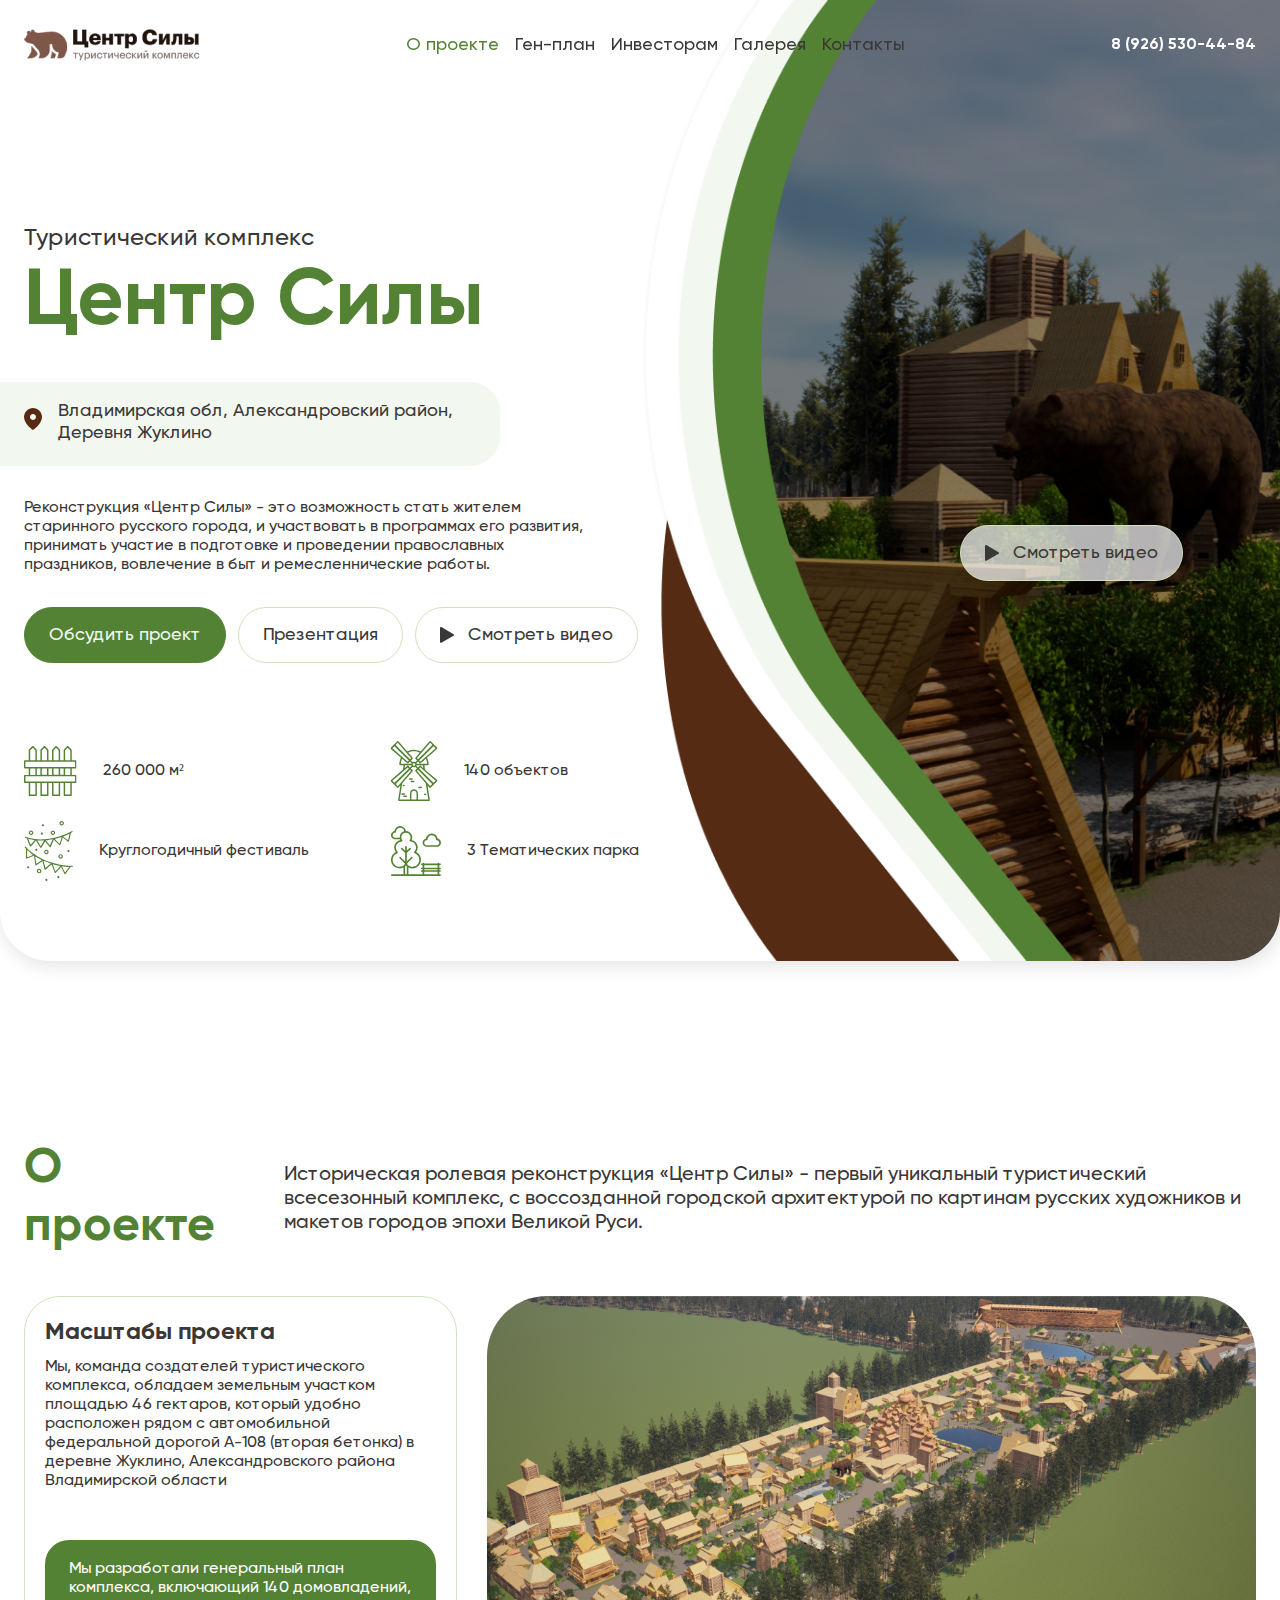
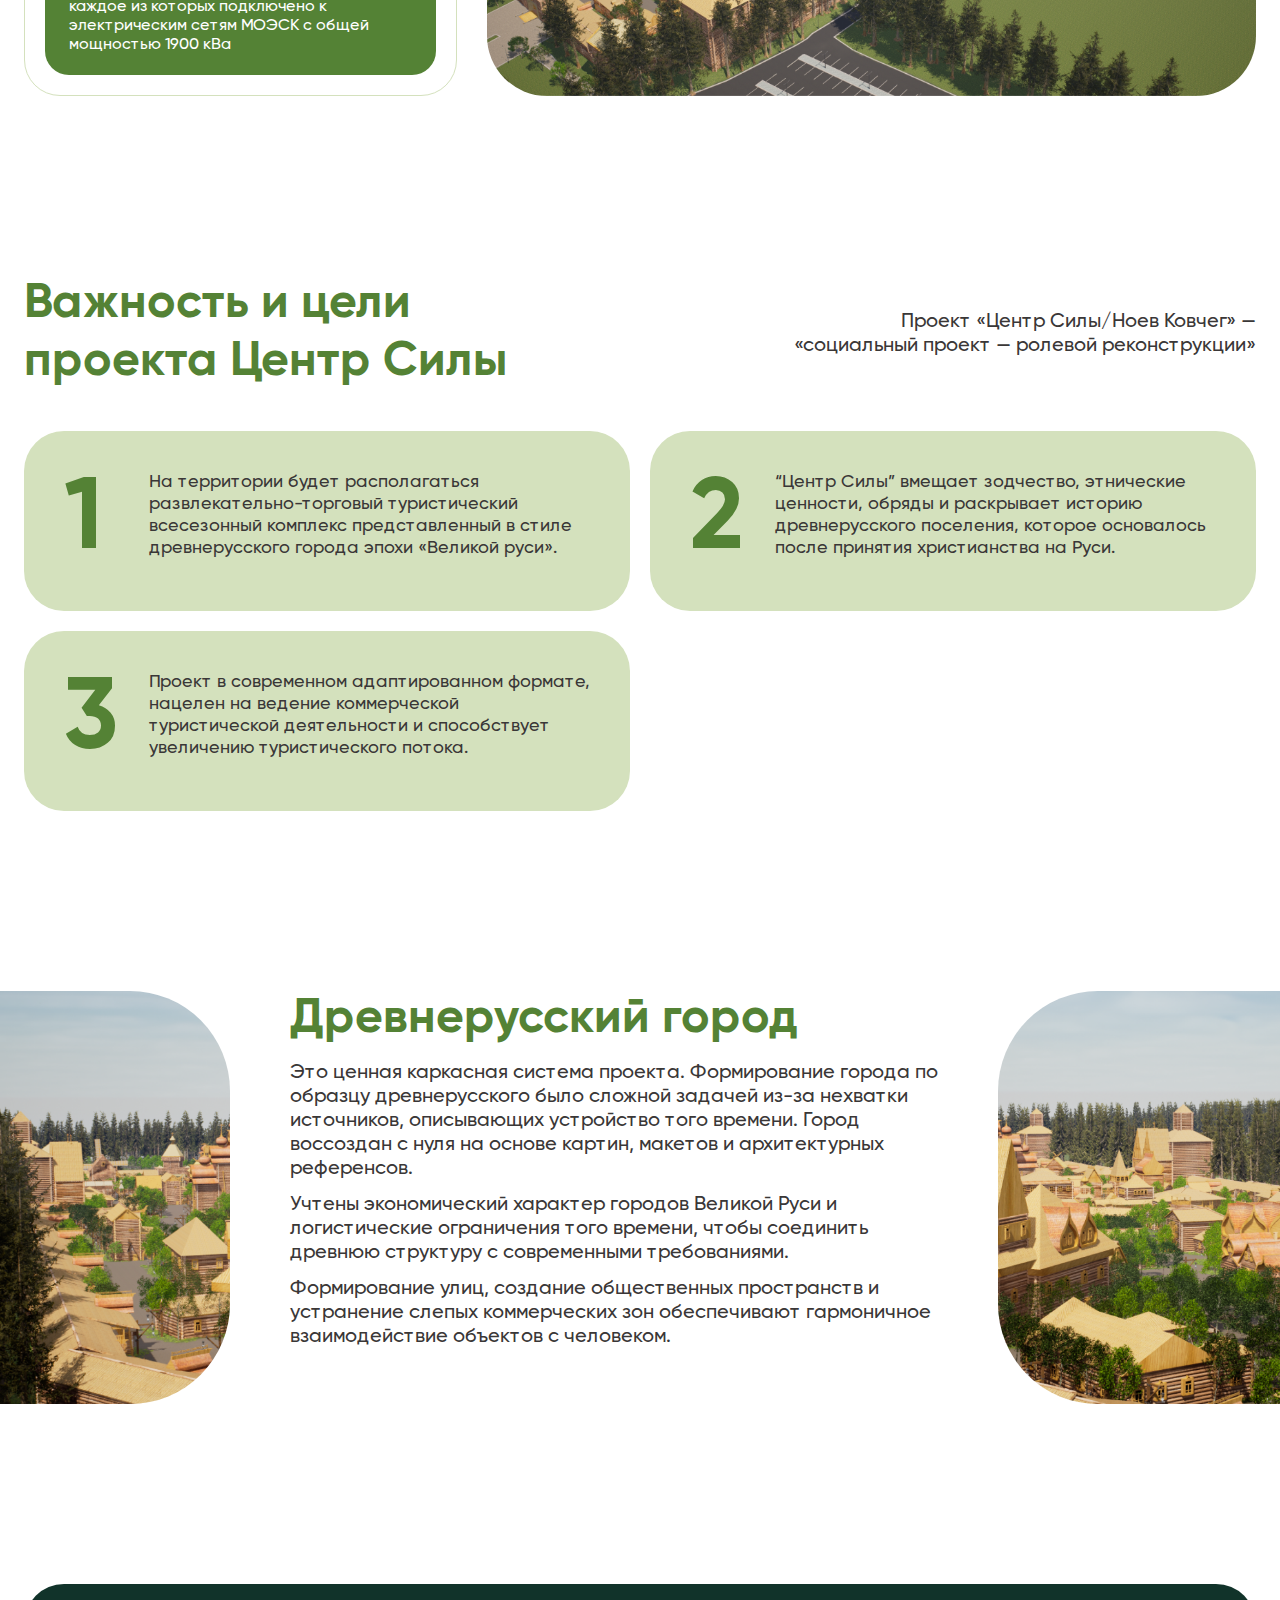
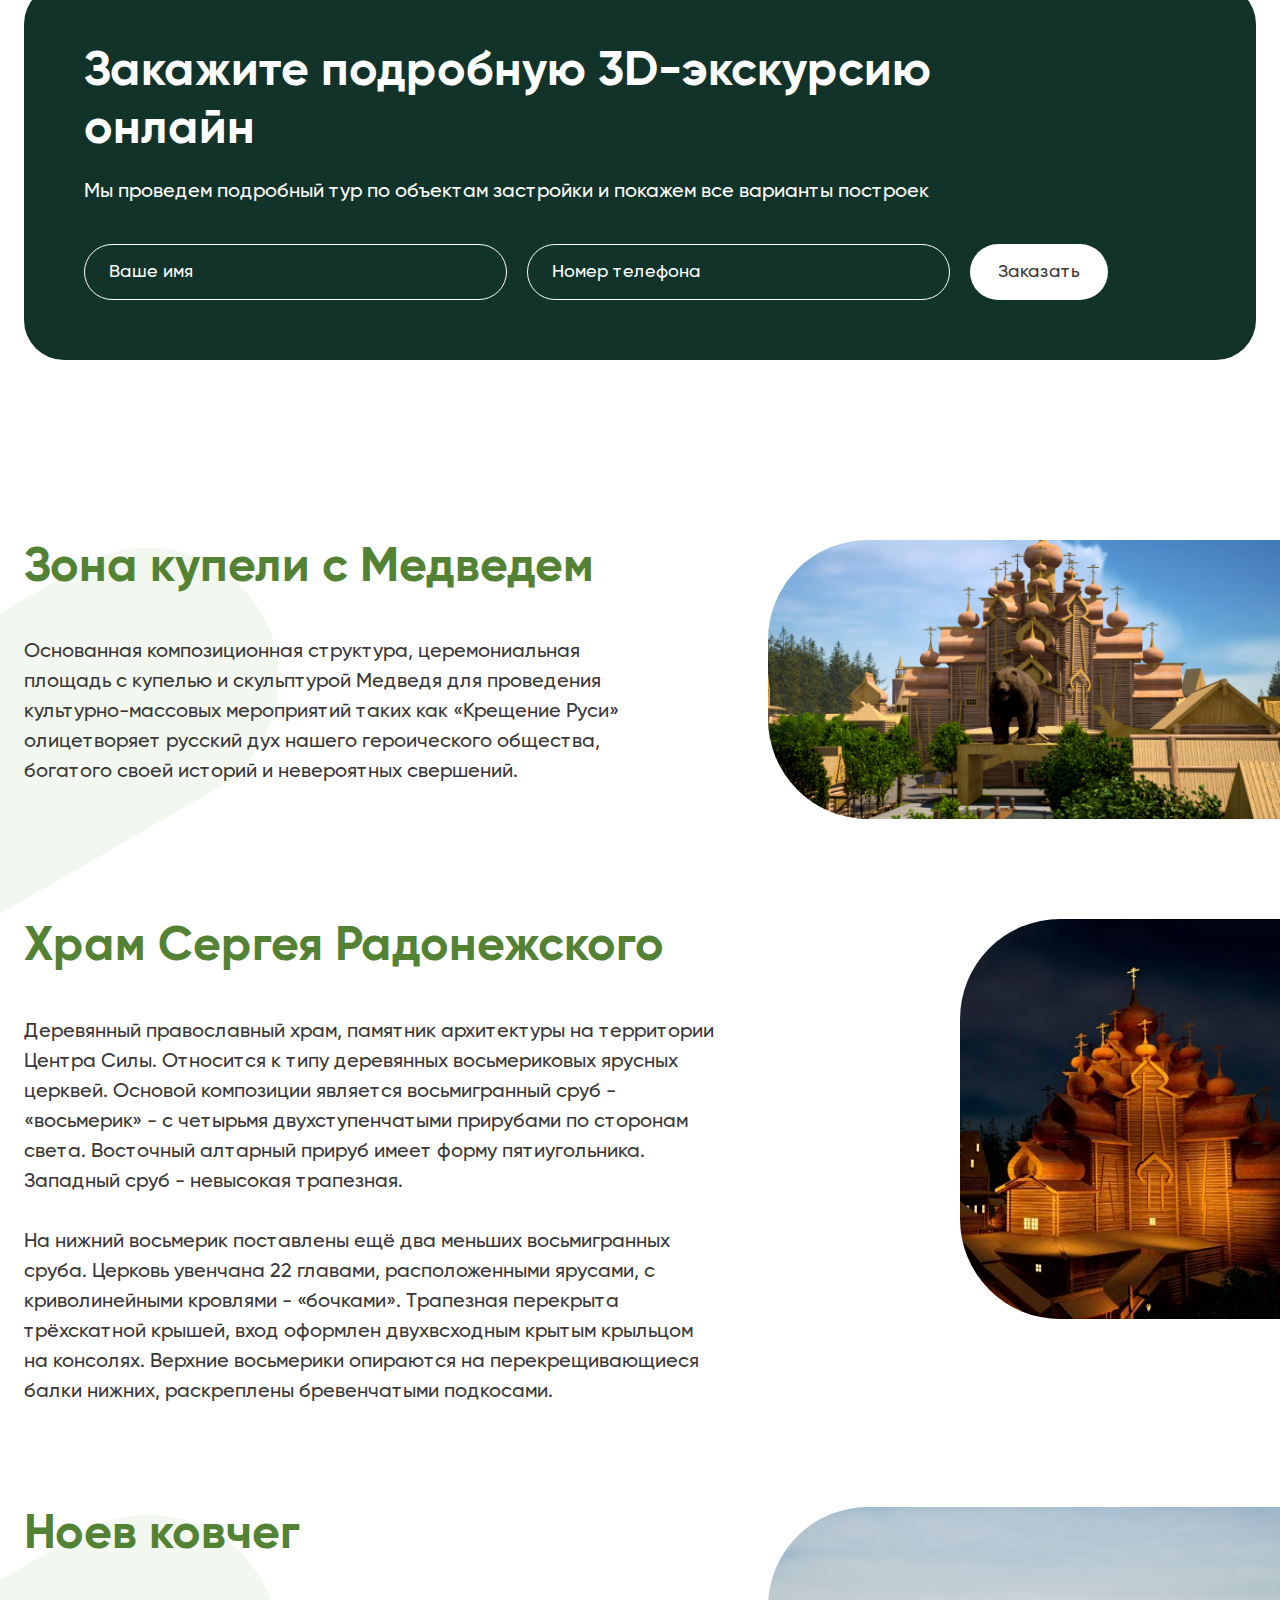
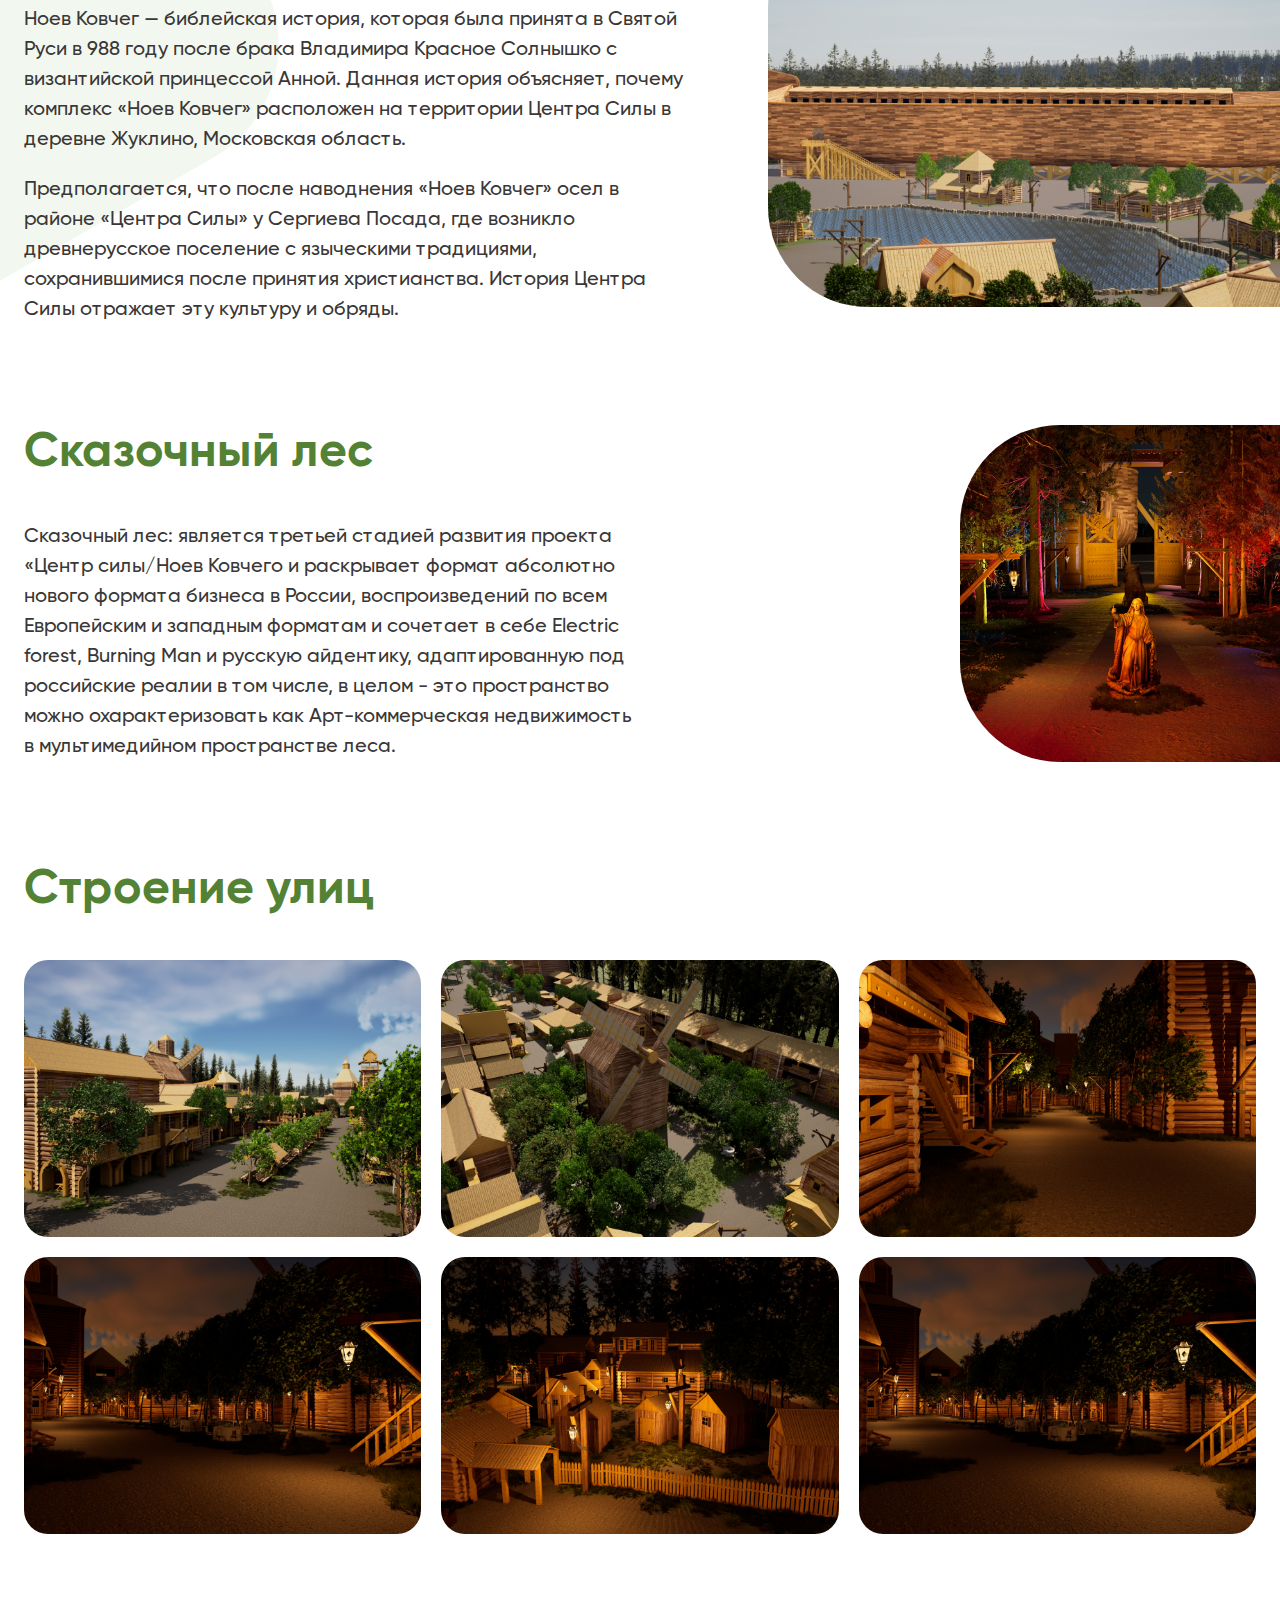
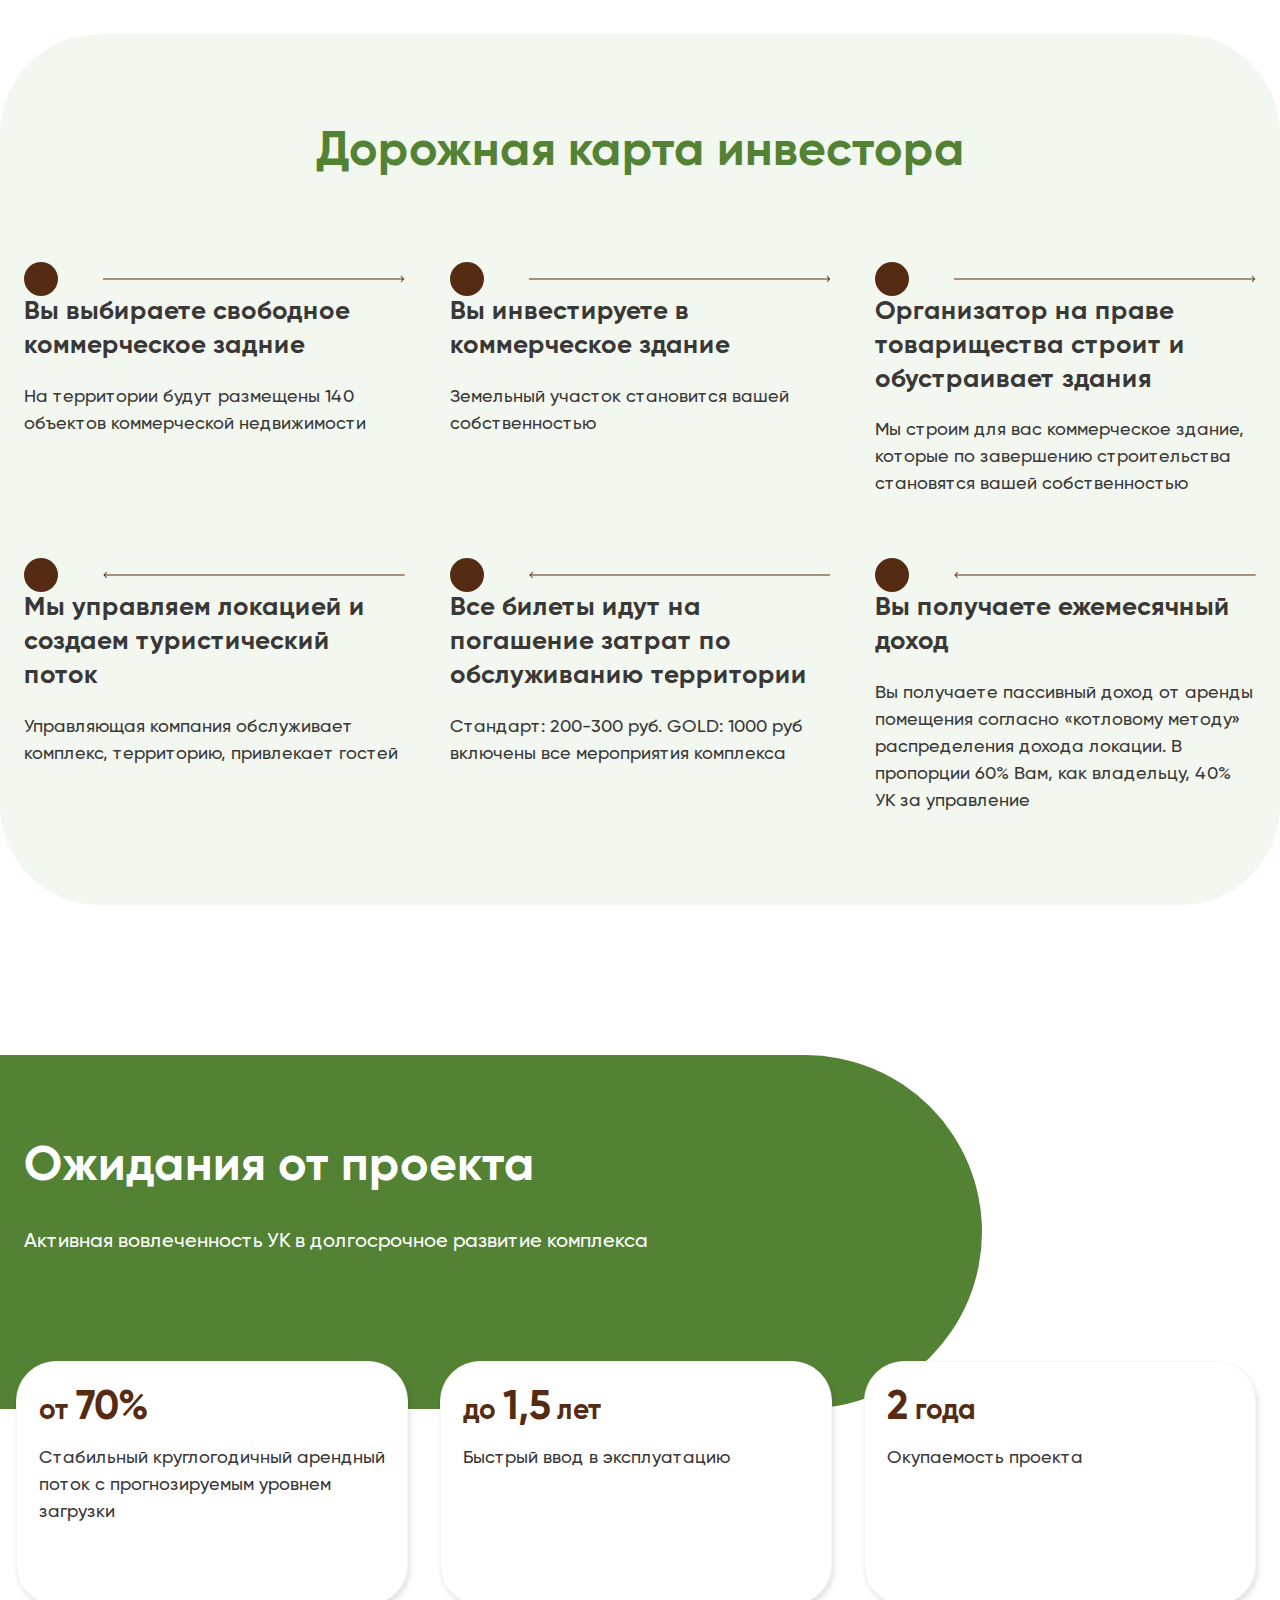
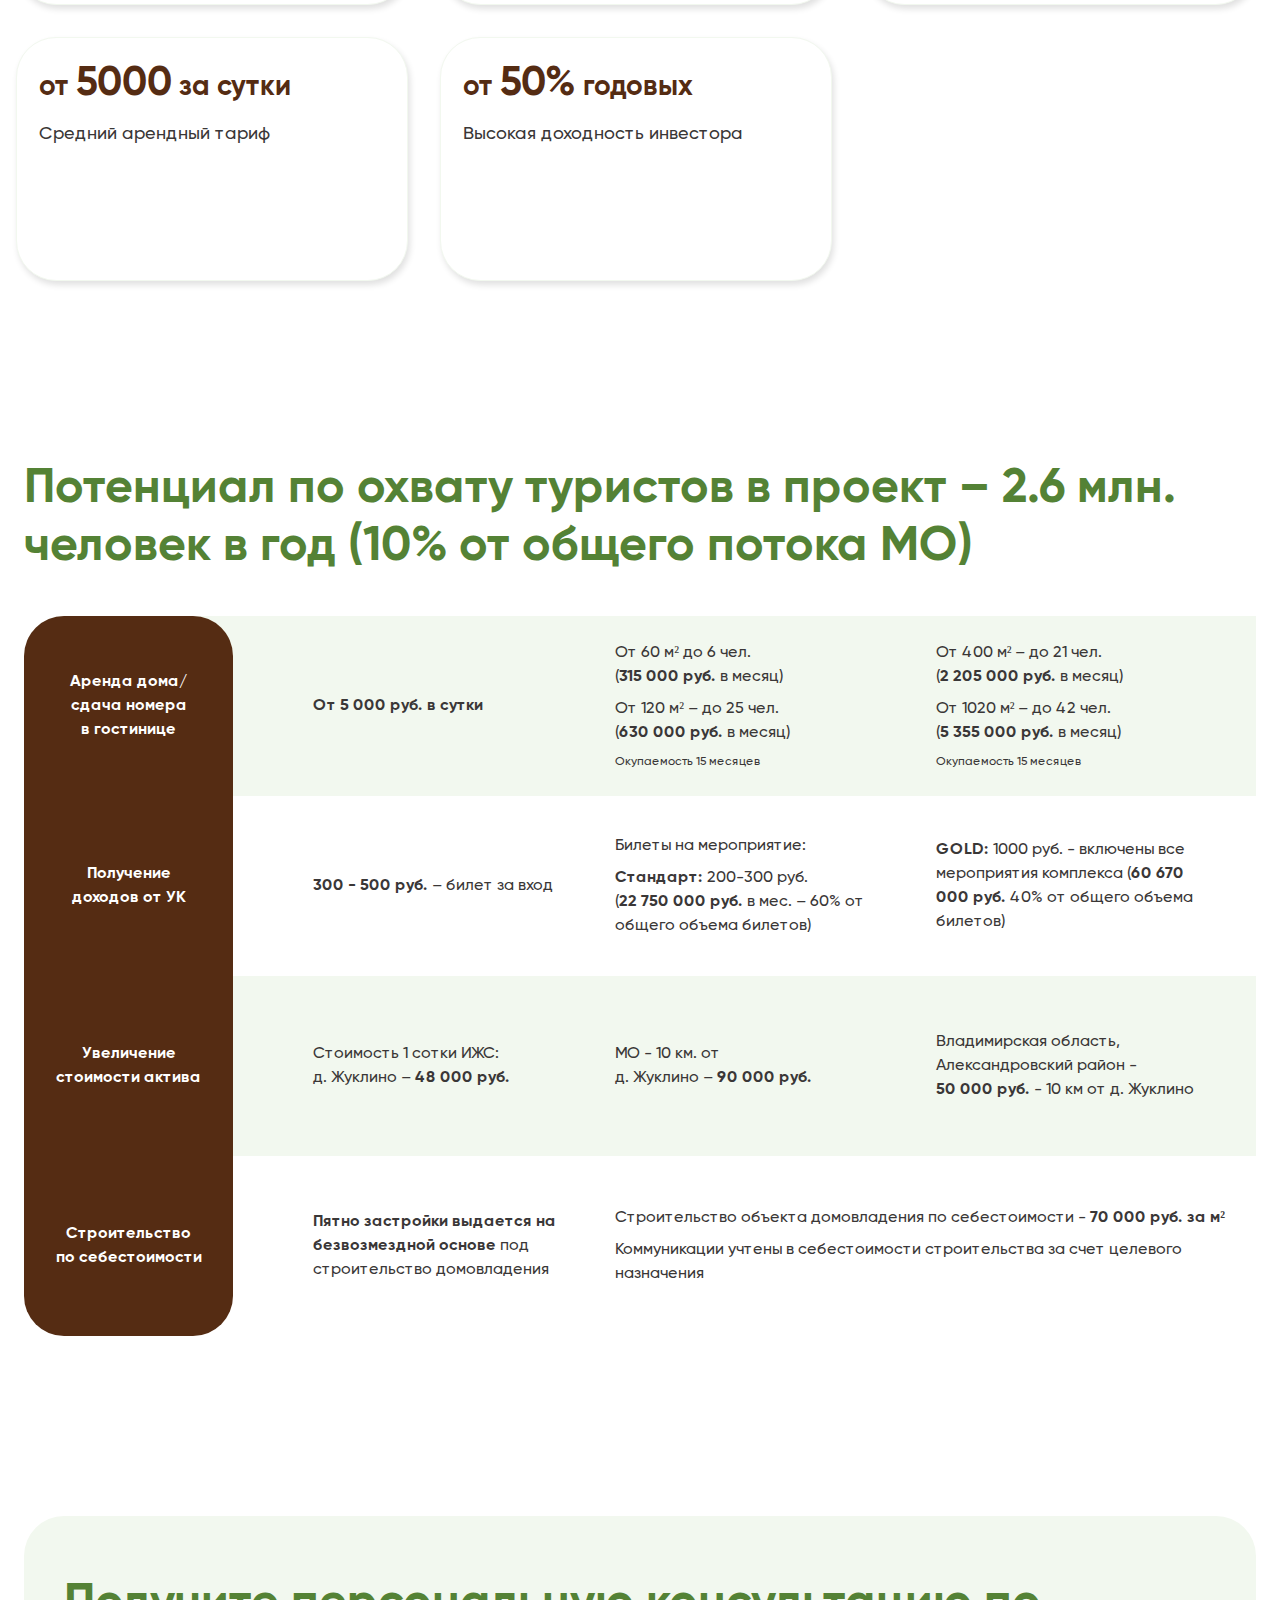
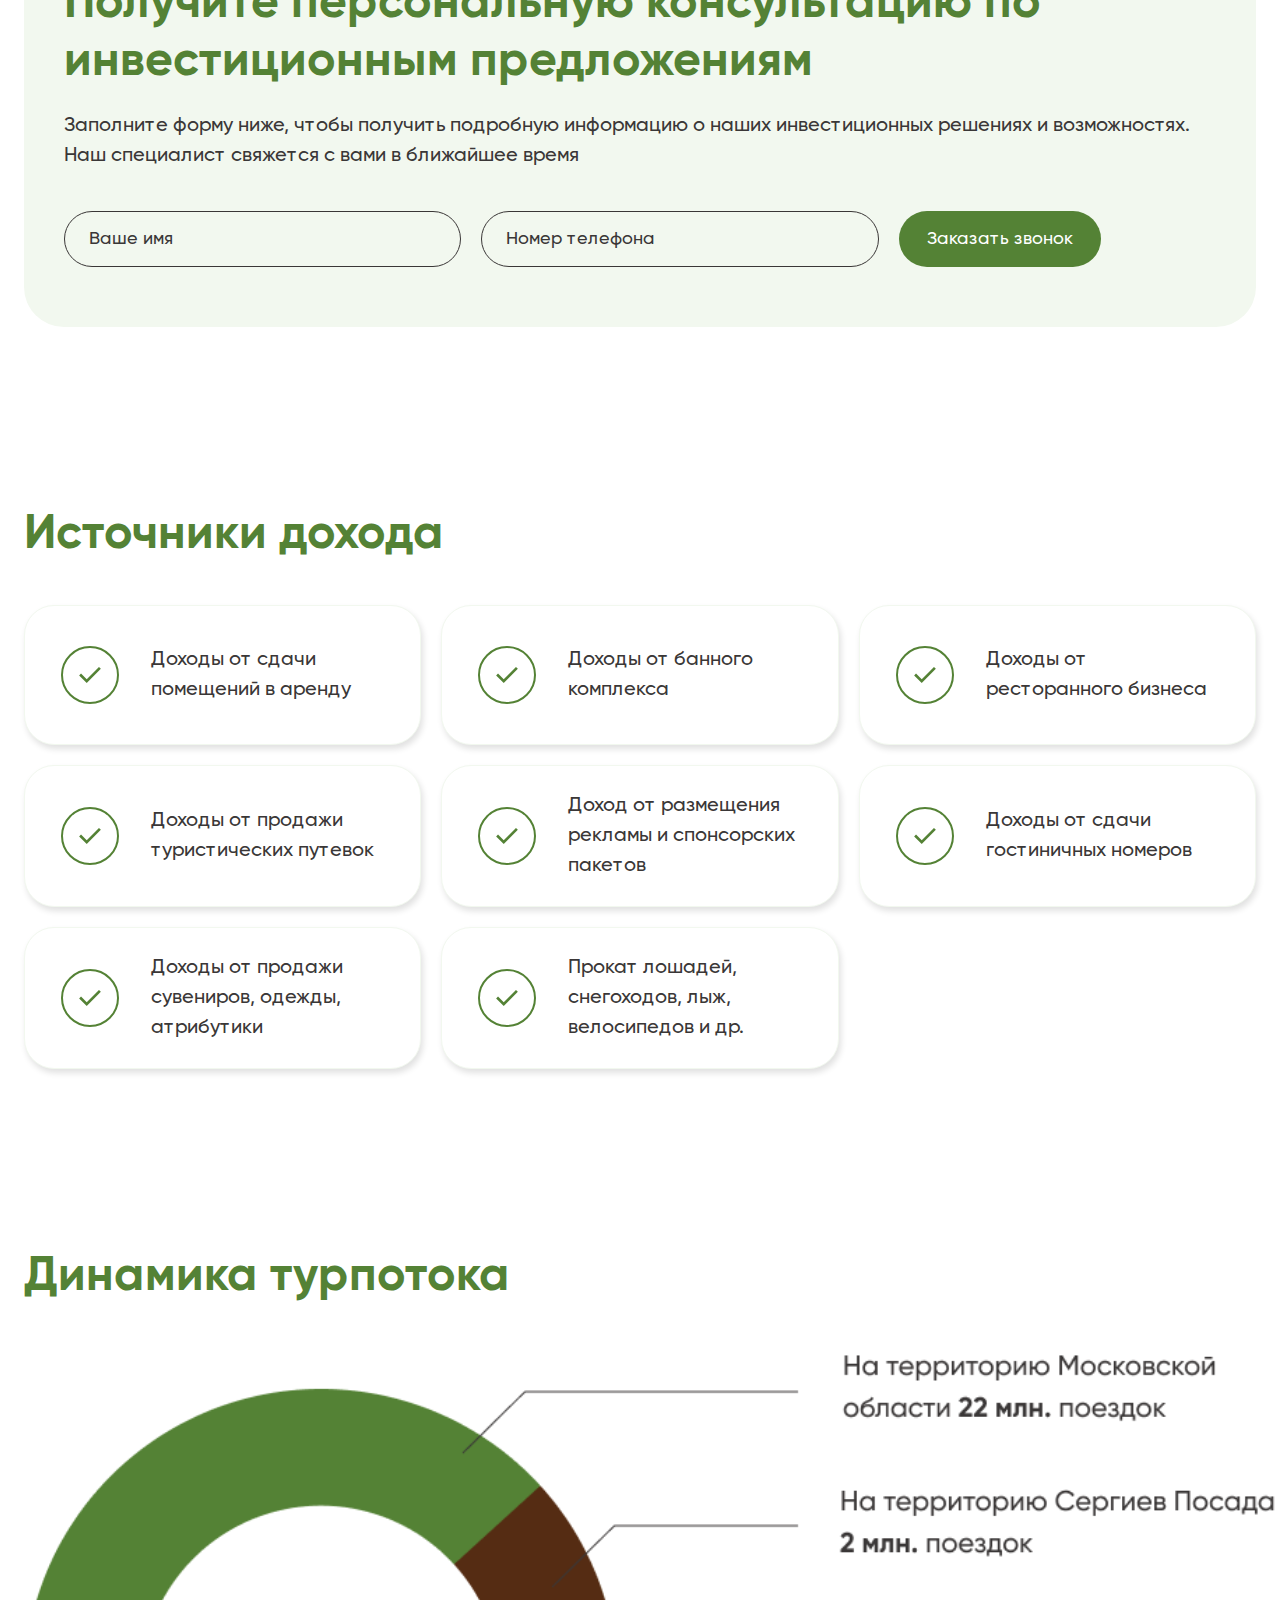
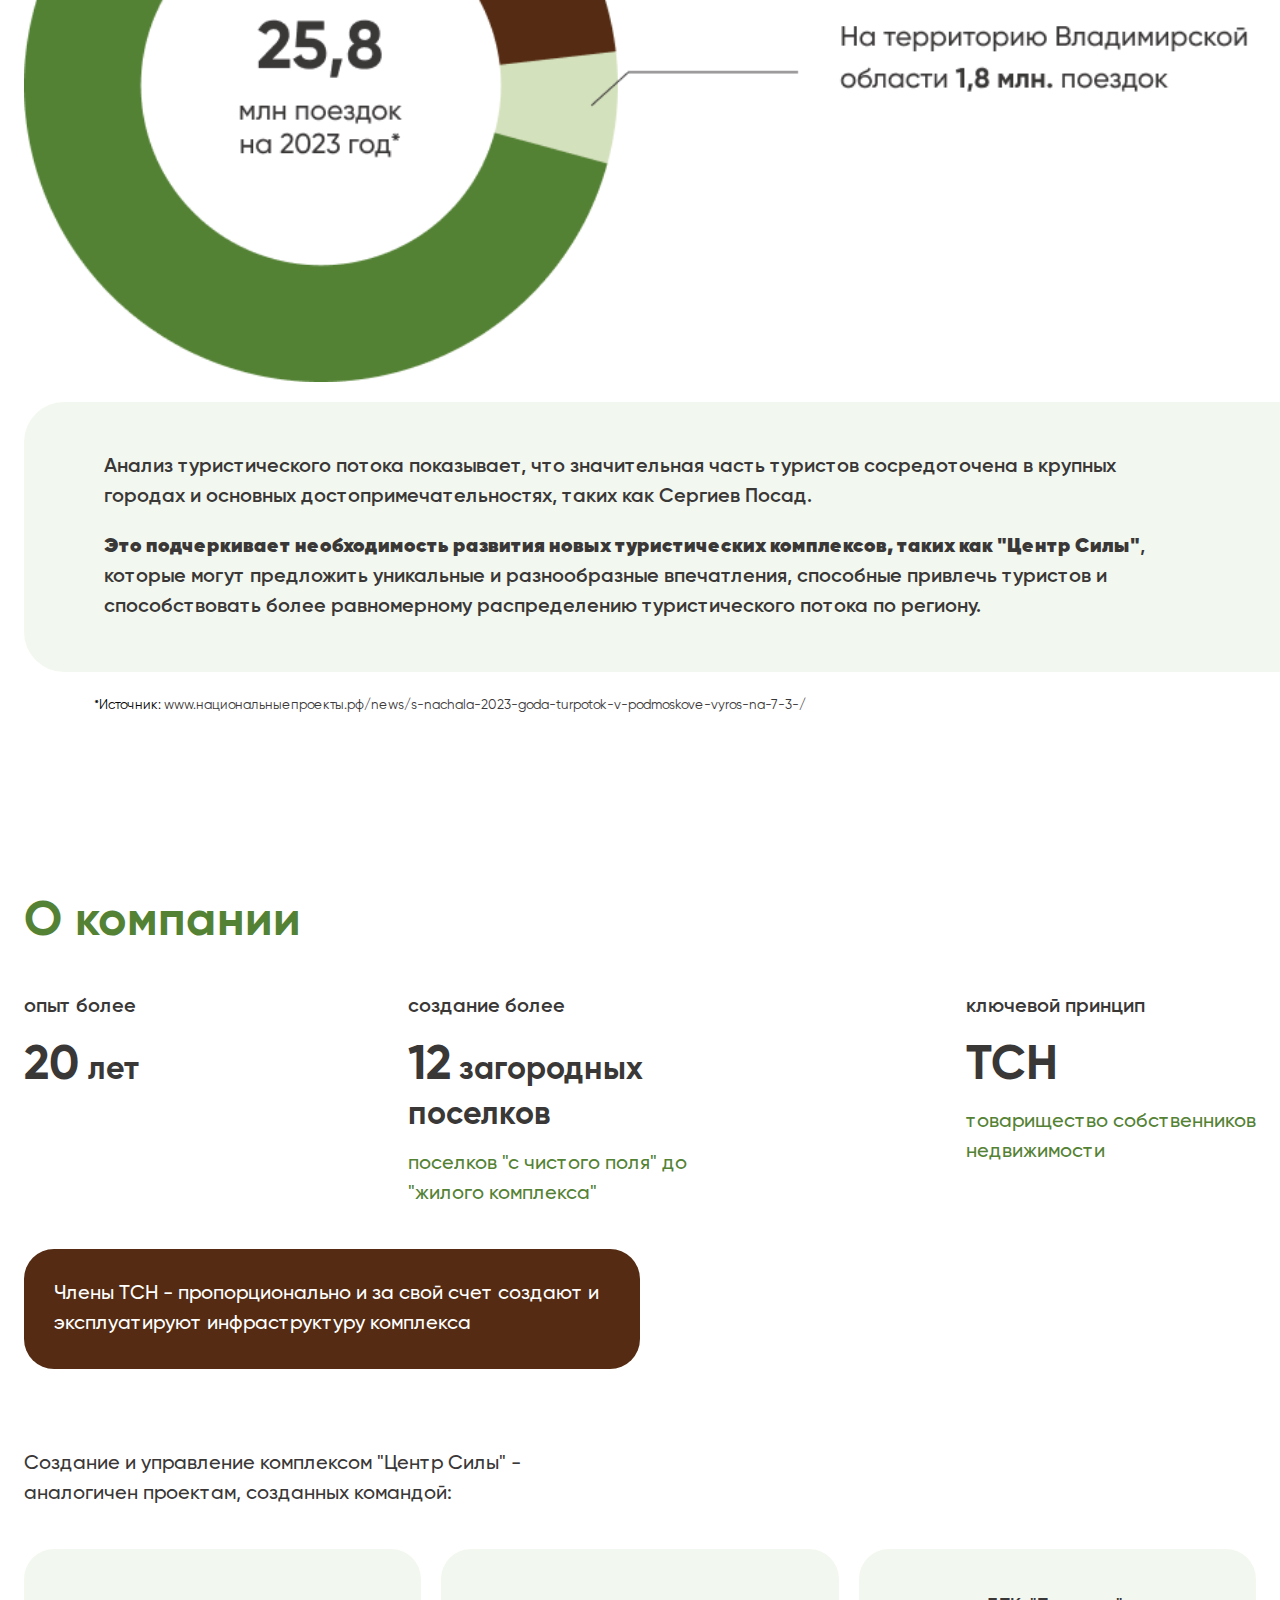
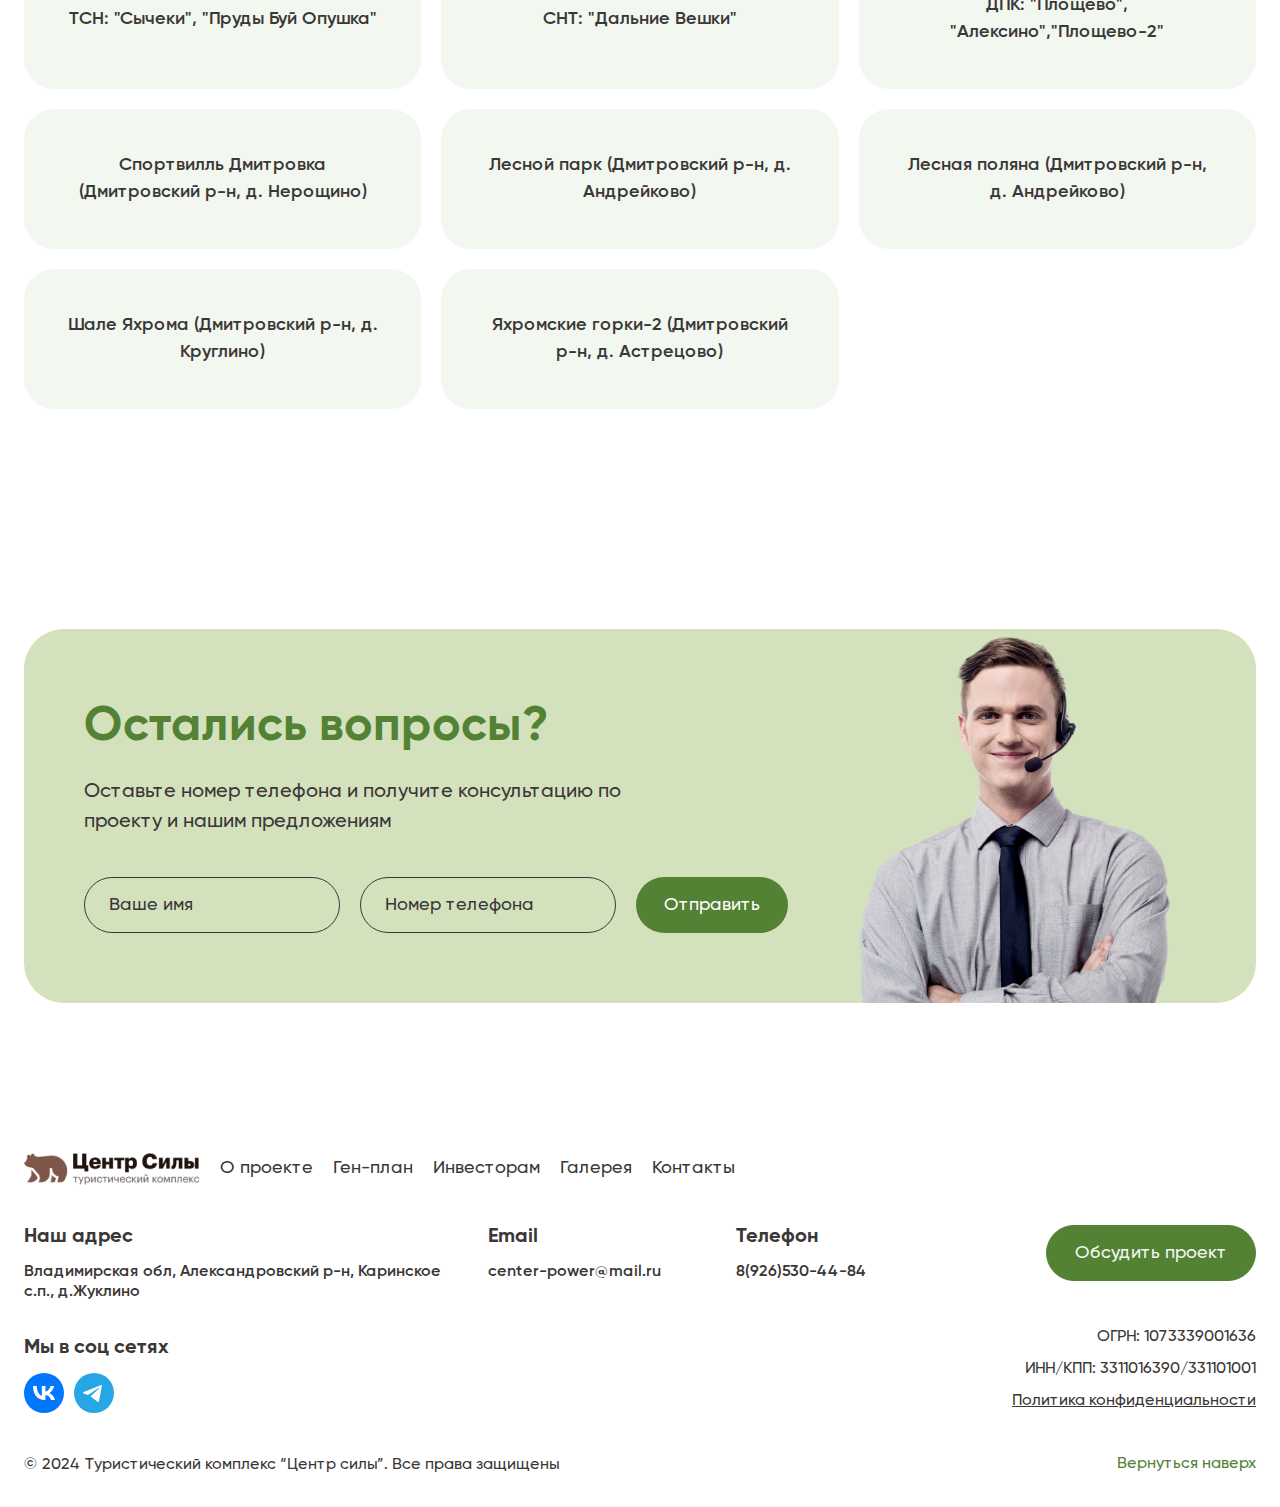
==== commit ac5fabdc: "upd map" ====
--- a/index.html
+++ b/index.html
@@ -59,7 +59,7 @@
                 <div class="hero__buttons">
                     <button class="btn btn--green btn-hover btn-hover--green btn-feedback open-modal">Обсудить проект</button>
                     <button class="btn btn--border btn-hover btn-hover--transparent btn-pres">Презентация</button>
-                    <a href="https://www.youtube.com/watch?v=cXaqhHIRN-g" data-fancybox="video" class="btn btn--border btn-hover btn-hover--transparent btn-play">
+                    <a href="https://vimeo.com/1006746739" data-fancybox="video" class="btn btn--border btn-hover btn-hover--transparent btn-play">
                         <svg width="14" height="16" viewBox="0 0 14 16" fill="none" xmlns="http://www.w3.org/2000/svg">
                             <path d="M13.5484 7.16231C14.1505 7.50996 14.1505 8.37909 13.5484 8.72674L1.35484 15.7667C0.752688 16.1143 -6.85385e-07 15.6798 -6.54992e-07 14.9845L-3.95401e-08 0.904572C-9.14745e-09 0.209269 0.752688 -0.225295 1.35484 0.122356L13.5484 7.16231Z" fill="#3A3737" />
                         </svg>
@@ -89,7 +89,7 @@
         <div class="bg-hero">
             <div class="bg-hero__wrapper">
                 <img src="assets/img/bg/hero.png" class="bg-hero__img" alt="">
-                <a href="https://www.youtube.com/watch?v=cXaqhHIRN-g" data-fancybox="video" class="btn btn--border btn-hover btn-hover--transparent bg-hero__btn">
+                <a href="https://vimeo.com/1006746739" data-fancybox="video" class="btn btn--border btn-hover btn-hover--transparent bg-hero__btn">
                     <svg width="14" height="16" viewBox="0 0 14 16" fill="none" xmlns="http://www.w3.org/2000/svg">
                         <path d="M13.5484 7.16231C14.1505 7.50996 14.1505 8.37909 13.5484 8.72674L1.35484 15.7667C0.752688 16.1143 -6.85385e-07 15.6798 -6.54992e-07 14.9845L-3.95401e-08 0.904572C-9.14745e-09 0.209269 0.752688 -0.225295 1.35484 0.122356L13.5484 7.16231Z" fill="#3A3737" />
                     </svg>
@@ -99,7 +99,7 @@
         </div>
         <div class="video">
             <img src="assets/img/photo/video.png" class="video__img" alt="">
-            <a href="https://www.youtube.com/watch?v=cXaqhHIRN-g" data-fancybox="video" class="video__btn">
+            <a href="https://vimeo.com/1006746739" data-fancybox="video" class="video__btn">
                 <svg width="14" height="16" viewBox="0 0 14 16" fill="none" xmlns="http://www.w3.org/2000/svg">
                     <path d="M13.5484 7.16231C14.1505 7.50996 14.1505 8.37909 13.5484 8.72674L1.35484 15.7667C0.752688 16.1143 -6.85385e-07 15.6798 -6.54992e-07 14.9845L-3.95401e-08 0.904572C-9.14745e-09 0.209269 0.752688 -0.225295 1.35484 0.122356L13.5484 7.16231Z" fill="#3A3737" />
                 </svg>
@@ -257,7 +257,7 @@
 
     <!-- Строение улиц -->
     <section class="section">
-        <div class="container">
+        <div class="container container--left">
             <div class="section__header">
                 <h2 class="title title--xs">Cтроение улиц</h2>
             </div>
@@ -273,7 +273,7 @@
                         <a data-fancybox="build" href="assets/img/slider/slide-3.png" class="swiper-slide swiper-build__slide">
                             <img src="assets/img/slider/slide-3.png" class="swiper-build__img" alt="">
                         </a>
-                        <a data-fancybox="build" href="assets/img/slider/slide-4.png" class="swiper-slide swiper-build__slide">
+                        <a data-fancybox="build" href="assets/img/slider/slide-4_big.png" class="swiper-slide swiper-build__slide">
                             <img src="assets/img/slider/slide-4.png" class="swiper-build__img" alt="">
                         </a>
                         <a data-fancybox="build" href="assets/img/slider/slide-5.png" class="swiper-slide swiper-build__slide">
@@ -304,60 +304,92 @@
                 <div class="road-map__item">
                     <div class="road-map__top">
                         <div class="circle"></div>
-                        <svg width="353" height="8" viewBox="0 0 353 8" fill="none" xmlns="http://www.w3.org/2000/svg">
+                        <svg width="353" height="8" class="road-map__svg road-map__svg--desktop" viewBox="0 0 353 8" fill="none" xmlns="http://www.w3.org/2000/svg">
                             <path d="M352.354 4.35358C352.549 4.15832 352.549 3.84174 352.354 3.64648L349.172 0.464497C348.976 0.269234 348.66 0.269234 348.464 0.464497C348.269 0.659759 348.269 0.976341 348.464 1.1716L351.293 4.00003L348.464 6.82846C348.269 7.02372 348.269 7.3403 348.464 7.53556C348.66 7.73083 348.976 7.73083 349.172 7.53556L352.354 4.35358ZM-4.37114e-08 4.5L352 4.50003L352 3.50003L4.37114e-08 3.5L-4.37114e-08 4.5Z" fill="#552C13"/>
                         </svg>
-                    </div>
-                    <p class="road-map__name">Вы выбираете свободное коммерческое задние</p>
-                    <p class="road-map__text">На территории будут размещены 140 объектов коммерческой недвижимости</p>
+                        <svg width="8" height="80" class="road-map__svg road-map__svg--mobile" viewBox="0 0 8 80" fill="none" xmlns="http://www.w3.org/2000/svg">
+                            <path d="M3.64644 79.3536C3.84171 79.5488 4.15829 79.5488 4.35355 79.3536L7.53553 76.1716C7.73079 75.9763 7.73079 75.6597 7.53553 75.4645C7.34027 75.2692 7.02369 75.2692 6.82842 75.4645L4 78.2929L1.17157 75.4645C0.976307 75.2692 0.659725 75.2692 0.464463 75.4645C0.269201 75.6597 0.269201 75.9763 0.464463 76.1716L3.64644 79.3536ZM3.5 -2.18557e-08L3.5 79L4.5 79L4.5 2.18557e-08L3.5 -2.18557e-08Z" fill="#552C13" />
+                        </svg>
+                    </div>
+                    <div class="road-map__body">
+                        <p class="road-map__name">Вы выбираете свободное коммерческое задние</p>
+                        <p class="road-map__text">На территории будут размещены 140 объектов коммерческой недвижимости</p>
+                    </div>
                 </div>
                 <div class="road-map__item">
                     <div class="road-map__top">
                         <div class="circle"></div>
-                        <svg width="353" height="8" viewBox="0 0 353 8" fill="none" xmlns="http://www.w3.org/2000/svg">
+                        <svg width="353" height="8" class="road-map__svg road-map__svg--desktop" viewBox="0 0 353 8" fill="none" xmlns="http://www.w3.org/2000/svg">
                             <path d="M352.354 4.35358C352.549 4.15832 352.549 3.84174 352.354 3.64648L349.172 0.464497C348.976 0.269234 348.66 0.269234 348.464 0.464497C348.269 0.659759 348.269 0.976341 348.464 1.1716L351.293 4.00003L348.464 6.82846C348.269 7.02372 348.269 7.3403 348.464 7.53556C348.66 7.73083 348.976 7.73083 349.172 7.53556L352.354 4.35358ZM-4.37114e-08 4.5L352 4.50003L352 3.50003L4.37114e-08 3.5L-4.37114e-08 4.5Z" fill="#552C13"/>
                         </svg>
-                    </div>
-                    <p class="road-map__name">Вы инвестируете в коммерческое здание</p>
-                    <p class="road-map__text">Земельный участок становится вашей собственностью</p>
+                        <svg width="8" height="80" class="road-map__svg road-map__svg--mobile" viewBox="0 0 8 80" fill="none" xmlns="http://www.w3.org/2000/svg">
+                            <path d="M3.64644 79.3536C3.84171 79.5488 4.15829 79.5488 4.35355 79.3536L7.53553 76.1716C7.73079 75.9763 7.73079 75.6597 7.53553 75.4645C7.34027 75.2692 7.02369 75.2692 6.82842 75.4645L4 78.2929L1.17157 75.4645C0.976307 75.2692 0.659725 75.2692 0.464463 75.4645C0.269201 75.6597 0.269201 75.9763 0.464463 76.1716L3.64644 79.3536ZM3.5 -2.18557e-08L3.5 79L4.5 79L4.5 2.18557e-08L3.5 -2.18557e-08Z" fill="#552C13" />
+                        </svg>
+                    </div>
+                    <div class="road-map__body">
+                        <p class="road-map__name">Вы инвестируете в коммерческое здание</p>
+                        <p class="road-map__text">Земельный участок становится вашей собственностью</p>
+                    </div>
                 </div>
                 <div class="road-map__item">
                     <div class="road-map__top">
                         <div class="circle"></div>
-                        <!-- <img src="assets/img/icons/arrow-side-b.png" class="road-map__img arrow-side" alt=""> -->
                         <svg width="397" height="427" class="arrow-side" viewBox="0 0 397 427" fill="none" xmlns="http://www.w3.org/2000/svg">
                             <path d="M6.64647 422.396C6.45121 422.592 6.45121 422.908 6.64647 423.104L9.82845 426.286C10.0237 426.481 10.3403 426.481 10.5356 426.286C10.7308 426.09 10.7308 425.774 10.5356 425.578L7.70713 422.75L10.5356 419.922C10.7308 419.726 10.7308 419.41 10.5356 419.214C10.3403 419.019 10.0237 419.019 9.82845 419.214L6.64647 422.396ZM-1.9429e-08 1.50002L336 1.50003L336 0.500032L1.94256e-08 0.500019L-1.9429e-08 1.50002ZM395.5 61L395.5 362.75L396.5 362.75L396.5 61L395.5 61ZM336 422.25L7.00002 422.25L7.00002 423.25L336 423.25L336 422.25ZM395.5 362.75C395.5 395.611 368.861 422.25 336 422.25L336 423.25C369.413 423.25 396.5 396.163 396.5 362.75L395.5 362.75ZM336 1.50003C368.861 1.50003 395.5 28.1391 395.5 61L396.5 61C396.5 27.5868 369.413 0.500034 336 0.500032L336 1.50003Z" fill="#552C13"/>
                         </svg>
-                    </div>
-                    <p class="road-map__name">Организатор на праве товарищества строит и обустраивает здания </p>
-                    <p class="road-map__text">Мы строим для вас коммерческое здание, которые по завершению строительства становятся вашей собственностью</p>
+                        <svg width="353" height="8" class="road-map__svg road-map__svg--desktop" viewBox="0 0 353 8" fill="none" xmlns="http://www.w3.org/2000/svg">
+                            <path d="M352.354 4.35358C352.549 4.15832 352.549 3.84174 352.354 3.64648L349.172 0.464497C348.976 0.269234 348.66 0.269234 348.464 0.464497C348.269 0.659759 348.269 0.976341 348.464 1.1716L351.293 4.00003L348.464 6.82846C348.269 7.02372 348.269 7.3403 348.464 7.53556C348.66 7.73083 348.976 7.73083 349.172 7.53556L352.354 4.35358ZM-4.37114e-08 4.5L352 4.50003L352 3.50003L4.37114e-08 3.5L-4.37114e-08 4.5Z" fill="#552C13"/>
+                        </svg>
+                        <svg width="8" height="80" class="road-map__svg road-map__svg--mobile" viewBox="0 0 8 80" fill="none" xmlns="http://www.w3.org/2000/svg">
+                            <path d="M3.64644 79.3536C3.84171 79.5488 4.15829 79.5488 4.35355 79.3536L7.53553 76.1716C7.73079 75.9763 7.73079 75.6597 7.53553 75.4645C7.34027 75.2692 7.02369 75.2692 6.82842 75.4645L4 78.2929L1.17157 75.4645C0.976307 75.2692 0.659725 75.2692 0.464463 75.4645C0.269201 75.6597 0.269201 75.9763 0.464463 76.1716L3.64644 79.3536ZM3.5 -2.18557e-08L3.5 79L4.5 79L4.5 2.18557e-08L3.5 -2.18557e-08Z" fill="#552C13" />
+                        </svg>
+                    </div>
+                    <div class="road-map__body">
+                        <p class="road-map__name">Организатор на праве товарищества строит и обустраивает здания </p>
+                        <p class="road-map__text">Мы строим для вас коммерческое здание, которые по завершению строительства становятся вашей собственностью</p>
+                    </div>
                 </div>
                 <div class="road-map__item">
                     <div class="road-map__top">
                         <div class="circle"></div>
-                        <svg width="353" height="8" viewBox="0 0 353 8" fill="none" xmlns="http://www.w3.org/2000/svg">
+                        <svg width="353" height="8" class="road-map__svg road-map__svg--desktop" viewBox="0 0 353 8" fill="none" xmlns="http://www.w3.org/2000/svg">
                             <path d="M0.646447 3.64645C0.451184 3.84171 0.451184 4.15829 0.646447 4.35355L3.82843 7.53553C4.02369 7.7308 4.34027 7.7308 4.53553 7.53553C4.7308 7.34027 4.7308 7.02369 4.53553 6.82843L1.70711 4L4.53553 1.17157C4.7308 0.976311 4.7308 0.659729 4.53553 0.464466C4.34027 0.269204 4.02369 0.269204 3.82843 0.464466L0.646447 3.64645ZM1 4.5L353 4.50003L353 3.50003L1 3.5L1 4.5Z" fill="#552C13"/>
                         </svg>
-                    </div>
-                    <p class="road-map__name">Мы управляем локацией и создаем туристический поток </p>
-                    <p class="road-map__text">Управляющая компания обслуживает комплекс, территорию, привлекает гостей</p>
+                        <svg width="8" height="80" class="road-map__svg road-map__svg--mobile" viewBox="0 0 8 80" fill="none" xmlns="http://www.w3.org/2000/svg">
+                            <path d="M3.64644 79.3536C3.84171 79.5488 4.15829 79.5488 4.35355 79.3536L7.53553 76.1716C7.73079 75.9763 7.73079 75.6597 7.53553 75.4645C7.34027 75.2692 7.02369 75.2692 6.82842 75.4645L4 78.2929L1.17157 75.4645C0.976307 75.2692 0.659725 75.2692 0.464463 75.4645C0.269201 75.6597 0.269201 75.9763 0.464463 76.1716L3.64644 79.3536ZM3.5 -2.18557e-08L3.5 79L4.5 79L4.5 2.18557e-08L3.5 -2.18557e-08Z" fill="#552C13" />
+                        </svg>
+                    </div>
+                    <div class="road-map__body">
+                        <p class="road-map__name">Мы управляем локацией и создаем туристический поток </p>
+                        <p class="road-map__text">Управляющая компания обслуживает комплекс, территорию, привлекает гостей</p>
+                    </div>
                 </div>
                 <div class="road-map__item">
                     <div class="road-map__top">
                         <div class="circle"></div>
-                        <svg width="353" height="8" viewBox="0 0 353 8" fill="none" xmlns="http://www.w3.org/2000/svg">
+                        <svg width="353" height="8" class="road-map__svg road-map__svg--desktop" viewBox="0 0 353 8" fill="none" xmlns="http://www.w3.org/2000/svg">
                             <path d="M0.646447 3.64645C0.451184 3.84171 0.451184 4.15829 0.646447 4.35355L3.82843 7.53553C4.02369 7.7308 4.34027 7.7308 4.53553 7.53553C4.7308 7.34027 4.7308 7.02369 4.53553 6.82843L1.70711 4L4.53553 1.17157C4.7308 0.976311 4.7308 0.659729 4.53553 0.464466C4.34027 0.269204 4.02369 0.269204 3.82843 0.464466L0.646447 3.64645ZM1 4.5L353 4.50003L353 3.50003L1 3.5L1 4.5Z" fill="#552C13"/>
                         </svg>
-                    </div>
-                    <p class="road-map__name">Все билеты идут на погашение затрат по обслуживанию территории</p>
-                    <p class="road-map__text">Стандарт: 200-300 руб. GOLD: 1000 руб включены все мероприятия комплекса</p>
+                        <svg width="8" height="80" class="road-map__svg road-map__svg--mobile" viewBox="0 0 8 80" fill="none" xmlns="http://www.w3.org/2000/svg">
+                            <path d="M3.64644 79.3536C3.84171 79.5488 4.15829 79.5488 4.35355 79.3536L7.53553 76.1716C7.73079 75.9763 7.73079 75.6597 7.53553 75.4645C7.34027 75.2692 7.02369 75.2692 6.82842 75.4645L4 78.2929L1.17157 75.4645C0.976307 75.2692 0.659725 75.2692 0.464463 75.4645C0.269201 75.6597 0.269201 75.9763 0.464463 76.1716L3.64644 79.3536ZM3.5 -2.18557e-08L3.5 79L4.5 79L4.5 2.18557e-08L3.5 -2.18557e-08Z" fill="#552C13" />
+                        </svg>
+                    </div>
+                    <div class="road-map__body">
+                        <p class="road-map__name">Все билеты идут на погашение затрат по обслуживанию территории</p>
+                        <p class="road-map__text">Стандарт: 200-300 руб. GOLD: 1000 руб включены все мероприятия комплекса</p>
+                    </div>
                 </div>
                 <div class="road-map__item">
                     <div class="road-map__top">
                         <div class="circle"></div>
-                    </div>
-                    <p class="road-map__name">Вы получаете ежемесячный доход</p>
-                    <p class="road-map__text">Вы получаете пассивный доход от аренды помещения согласно «котловому методу» распределения дохода локации. В пропорции 60% Вам, как владельцу, 40% УК за управление</p>
+                        <svg width="353" height="8" class="road-map__svg road-map__svg--desktop" viewBox="0 0 353 8" fill="none" xmlns="http://www.w3.org/2000/svg">
+                            <path d="M0.646447 3.64645C0.451184 3.84171 0.451184 4.15829 0.646447 4.35355L3.82843 7.53553C4.02369 7.7308 4.34027 7.7308 4.53553 7.53553C4.7308 7.34027 4.7308 7.02369 4.53553 6.82843L1.70711 4L4.53553 1.17157C4.7308 0.976311 4.7308 0.659729 4.53553 0.464466C4.34027 0.269204 4.02369 0.269204 3.82843 0.464466L0.646447 3.64645ZM1 4.5L353 4.50003L353 3.50003L1 3.5L1 4.5Z" fill="#552C13"/>
+                        </svg>
+                    </div>
+                    <div class="road-map__body">
+                        <p class="road-map__name">Вы получаете ежемесячный доход</p>
+                        <p class="road-map__text">Вы получаете пассивный доход от аренды помещения согласно «котловому методу» распределения дохода локации. В пропорции 60% Вам, как владельцу, 40% УК за управление</p>
+                    </div>
                 </div>
             </div>
         </div>
--- a/css/main.css
+++ b/css/main.css
@@ -39,7 +39,7 @@
   vertical-align: top;
 }
 
-img, svg {
+img {
   max-width: 100%;
   height: auto;
 }
@@ -141,6 +141,25 @@
   max-width: 1760px;
   width: 100%;
   margin: 0 auto;
+}
+.container--left {
+  padding: 0 !important;
+  padding: calc((100% - 1760px) / 2);
+}
+@media (max-width: 1760px) {
+  .container--left {
+    padding: 0 24px !important;
+  }
+}
+@media (max-width: 768px) {
+  .container--left {
+    padding: 0 16px !important;
+  }
+}
+@media (max-width: 480px) {
+  .container--left {
+    padding: 0 0 0 16px !important;
+  }
 }
 .container__inner {
   margin-top: 40px;
@@ -703,6 +722,11 @@
   border-bottom-right-radius: 30px;
   padding: 18px 30px 22px;
   max-width: 540px;
+}
+@media (min-width: 1921px) {
+  .hero__address {
+    max-width: 840px;
+  }
 }
 @media (max-width: 1280px) {
   .hero__address {
@@ -2859,7 +2883,7 @@
     font-size: 14px;
   }
 }
-.complex__video {
+.complex__body {
   position: relative;
   overflow: hidden;
   border-radius: 60px;
@@ -2868,7 +2892,7 @@
   width: 44.3181818182%;
 }
 @media (max-width: 1280px) {
-  .complex__video {
+  .complex__body {
     margin-top: 32px;
     border-radius: 40px;
     max-width: 500px;
@@ -2876,15 +2900,23 @@
   }
 }
 @media (max-width: 768px) {
-  .complex__video {
+  .complex__body {
     margin-top: 40px;
     border-radius: 16px;
   }
 }
+.complex__video {
+  aspect-ratio: 16/9;
+  width: 100%;
+}
+.complex div.complex__video {
+  display: none;
+}
 .complex__img {
   display: flex;
   -o-object-fit: contain;
      object-fit: contain;
+  cursor: pointer;
 }
 .complex__btn {
   position: absolute;
@@ -2901,6 +2933,7 @@
   font-size: 18px;
   color: #3A3737;
   background: rgba(255, 255, 255, 0.7);
+  pointer-events: none;
 }
 @media (max-width: 768px) {
   .complex__btn {
@@ -2908,6 +2941,10 @@
     font-size: 12px;
     gap: 2px;
   }
+}
+
+.full-screen {
+  border-radius: 0;
 }
 
 .problem {
@@ -4674,10 +4711,26 @@
 .road-map {
   border-radius: 100px;
   background: #F2F8EF;
-  padding: 90px 226px;
+  padding: 90px calc((100% - 1468px) / 2);
+}
+@media (max-width: 1516px) {
+  .road-map {
+    padding: 90px 24px;
+  }
+}
+@media (max-width: 768px) {
+  .road-map {
+    border-radius: 24px;
+    padding: 36px 16px;
+  }
 }
 .road-map__header {
   text-align: center;
+}
+@media (max-width: 768px) {
+  .road-map__header {
+    text-align: start;
+  }
 }
 .road-map__wrapper {
   display: grid;
@@ -4686,31 +4739,143 @@
   gap: 45px;
   row-gap: 112px;
 }
+@media (max-width: 1440px) {
+  .road-map__wrapper {
+    grid-template-columns: repeat(auto-fill, minmax(320px, 1fr));
+    row-gap: 60px;
+  }
+}
+@media (max-width: 768px) {
+  .road-map__wrapper {
+    margin-top: 24px;
+    grid-template-columns: 1fr;
+    row-gap: 20px;
+  }
+}
+@media (max-width: 768px) {
+  .road-map__item {
+    display: flex;
+    gap: 14px;
+  }
+}
+.road-map__item:nth-of-type(3) .road-map__svg {
+  display: none;
+}
+@media (max-width: 1440px) {
+  .road-map__item:nth-of-type(3) .road-map__svg {
+    display: flex;
+  }
+}
+@media (max-width: 1097px) {
+  .road-map__item:nth-of-type(3) .road-map__svg {
+    rotate: 180deg;
+  }
+}
+@media (max-width: 768px) {
+  .road-map__item:nth-of-type(3) .road-map__svg {
+    rotate: 0deg;
+  }
+}
+@media (max-width: 1440px) {
+  .road-map__item:nth-of-type(3) .arrow-side {
+    display: none;
+  }
+}
+@media (max-width: 1097px) {
+  .road-map__item:nth-of-type(5) .road-map__svg, .road-map__item:nth-of-type(6) .road-map__svg {
+    rotate: 180deg;
+  }
+}
+@media (max-width: 768px) {
+  .road-map__item:nth-of-type(5) .road-map__svg, .road-map__item:nth-of-type(6) .road-map__svg {
+    rotate: 0deg;
+  }
+}
+.road-map__item:last-child .road-map__svg {
+  display: none;
+}
+@media (max-width: 1440px) {
+  .road-map__item:last-child .road-map__svg {
+    display: flex;
+  }
+}
+@media (max-width: 768px) {
+  .road-map__svg--desktop {
+    display: none !important;
+  }
+}
+.road-map__svg--mobile {
+  display: none !important;
+}
+@media (max-width: 768px) {
+  .road-map__svg--mobile {
+    display: flex !important;
+  }
+}
 .road-map__top {
   position: relative;
   display: flex;
   align-items: center;
   gap: 45px;
   height: 34px;
+}
+@media (max-width: 768px) {
+  .road-map__top {
+    align-items: start;
+    flex-direction: column;
+    align-items: center;
+    gap: 20px !important;
+    height: 100%;
+    gap: 0;
+  }
 }
 .road-map__img {
   height: -moz-fit-content;
   height: fit-content;
   width: 100%;
 }
+.road-map__body {
+  margin-top: 36px;
+}
+@media (max-width: 1440px) {
+  .road-map__body {
+    margin-top: 0;
+  }
+}
 .road-map__name {
-  margin-top: 36px;
   font-weight: 700;
   font-size: 32px;
   line-height: 130%;
   color: #3A3737;
 }
+@media (max-width: 1440px) {
+  .road-map__name {
+    font-size: 26px;
+  }
+}
+@media (max-width: 768px) {
+  .road-map__name {
+    font-size: 18px;
+  }
+}
 .road-map__text {
   margin-top: 24px;
   font-weight: 500;
   font-size: 20px;
   line-height: 150%;
   color: #3A3737;
+}
+@media (max-width: 1440px) {
+  .road-map__text {
+    margin-top: 20px;
+    font-size: 18px;
+  }
+}
+@media (max-width: 768px) {
+  .road-map__text {
+    margin-top: 8px;
+    font-size: 12px;
+  }
 }
 
 .circle {
@@ -4720,6 +4885,12 @@
   height: 34px;
   border-radius: 50%;
   background: #552C13;
+}
+@media (max-width: 768px) {
+  .circle {
+    width: 10px;
+    height: 10px;
+  }
 }
 
 .arrow-side {
@@ -5006,6 +5177,22 @@
   border-radius: 6px;
 }
 
+#map-container {
+  width: 100%;
+  height: 1080px;
+  overflow: hidden;
+  position: relative;
+  border: 1px solid #ccc;
+}
+
+#interactive-map {
+  position: absolute;
+  top: -280px;
+  right: -600px;
+  cursor: grab;
+  transform: translate(0, 0);
+}
+
 .btn {
   font-weight: 500;
   font-size: 18px;
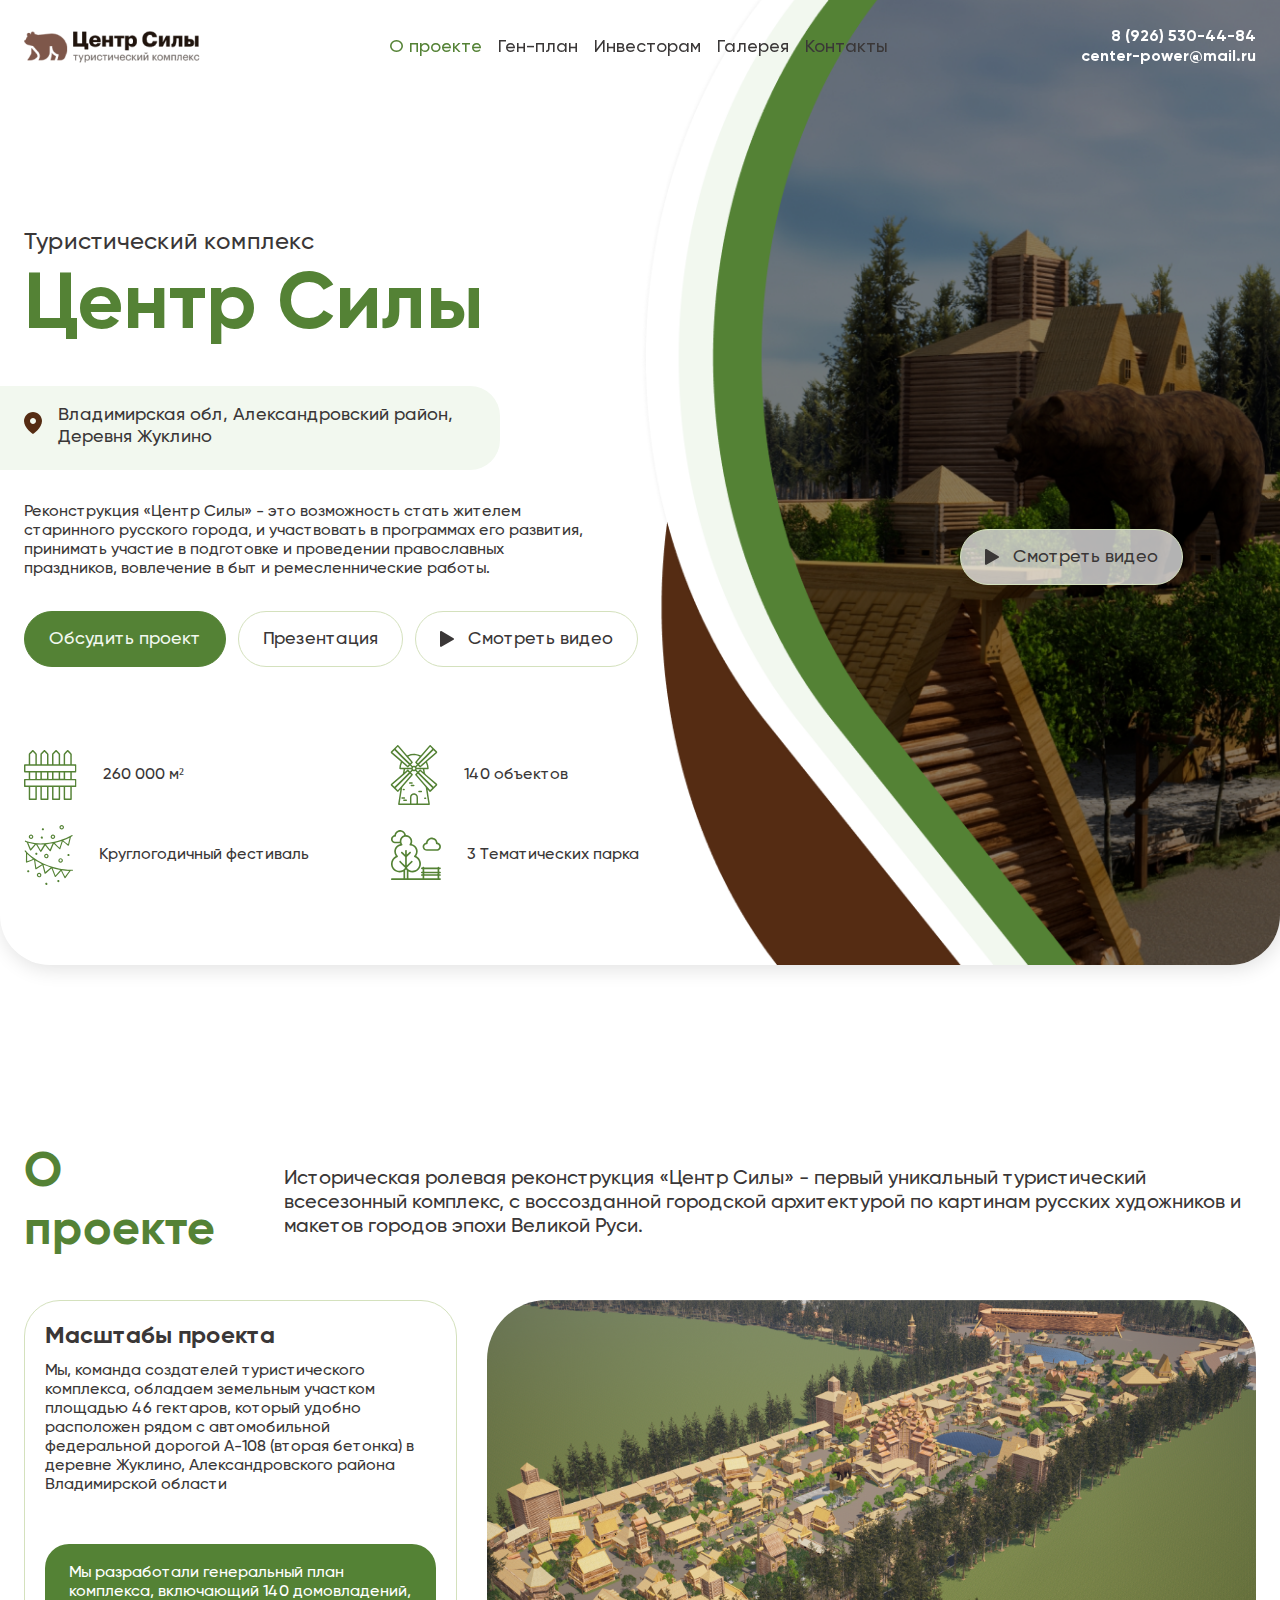
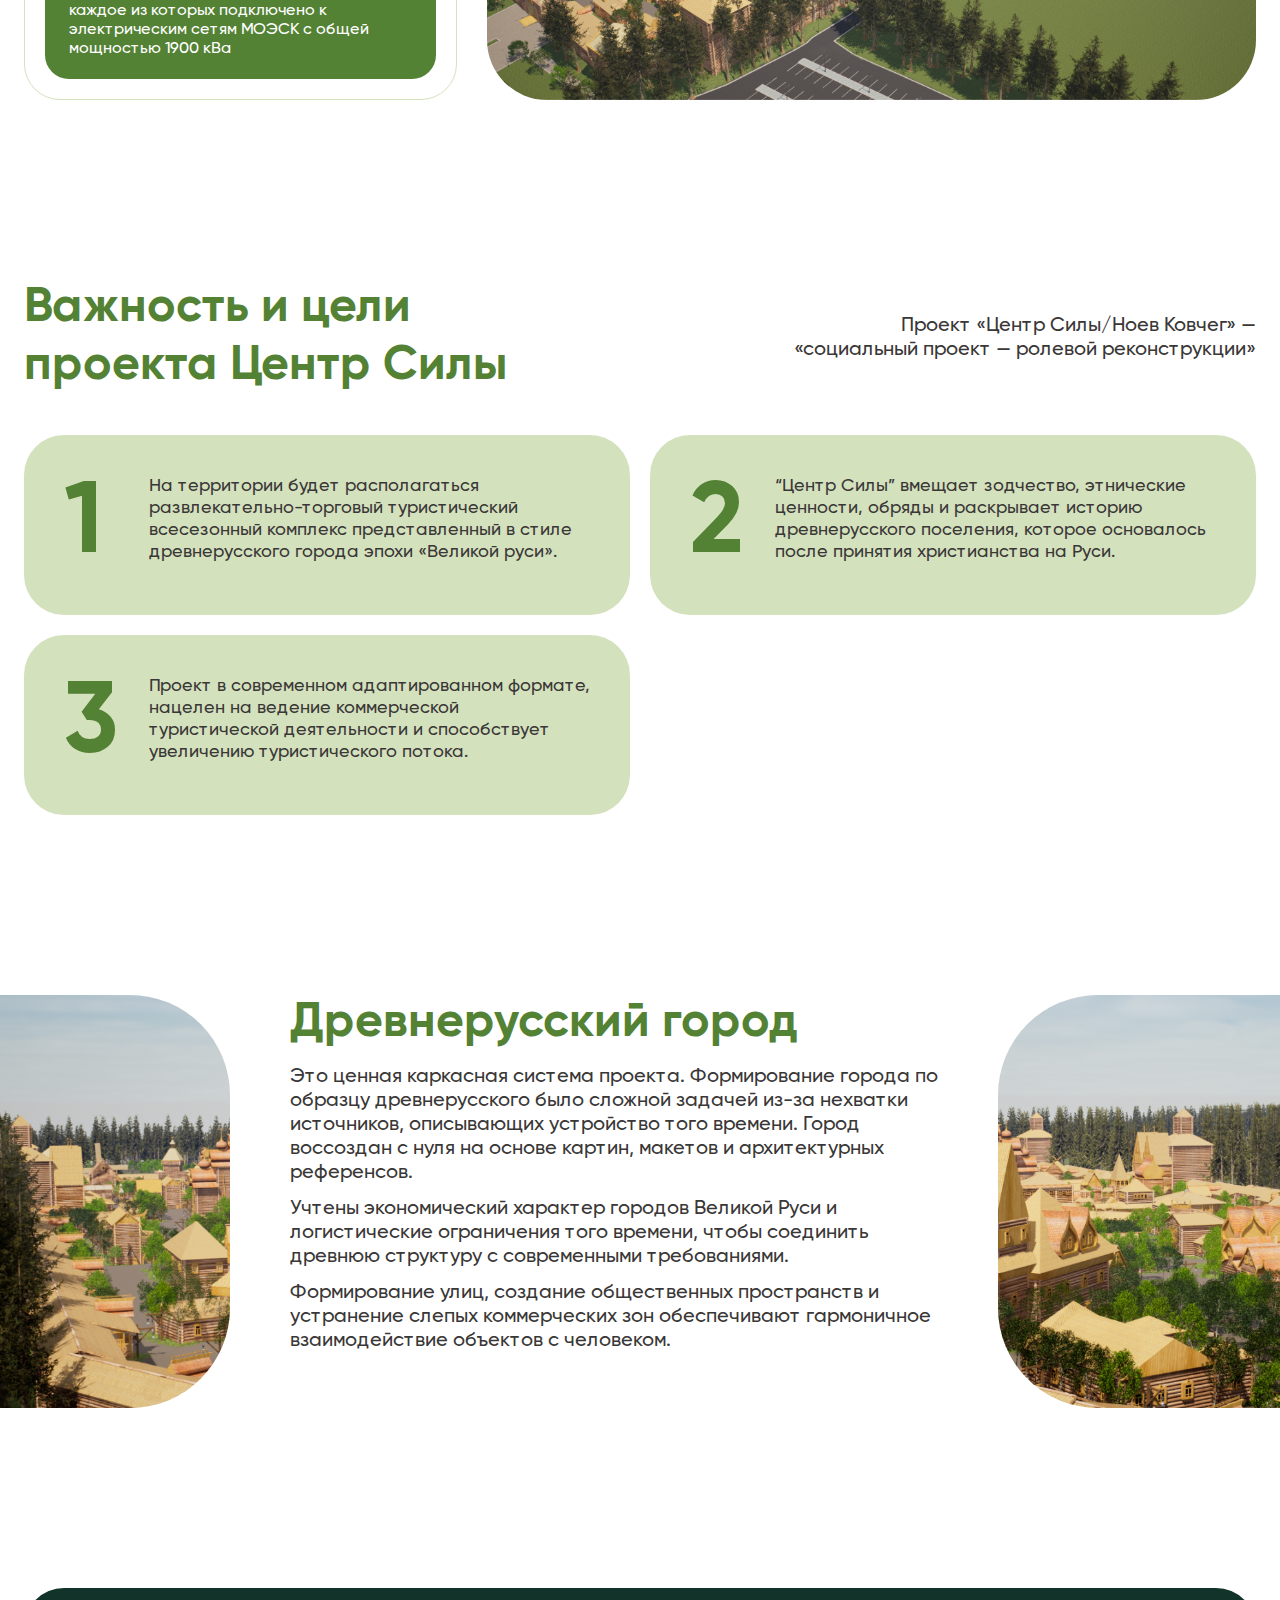
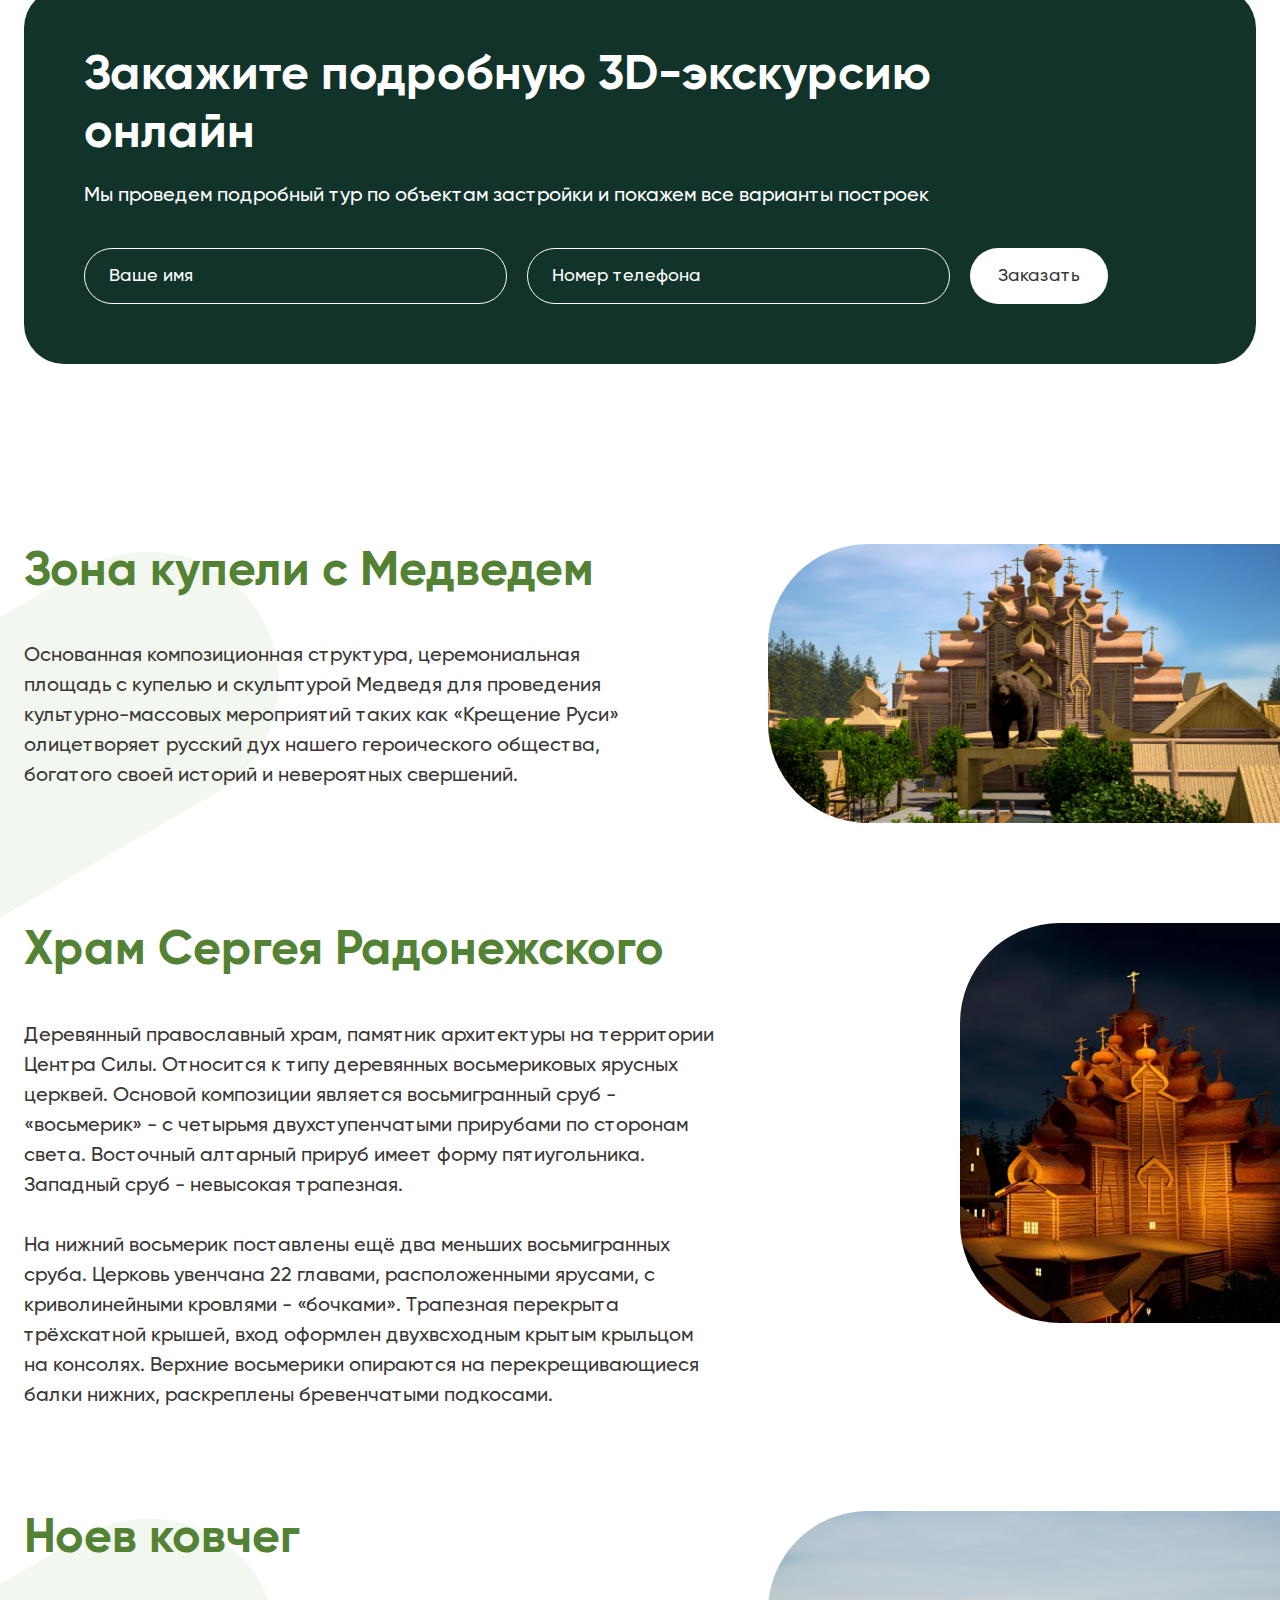
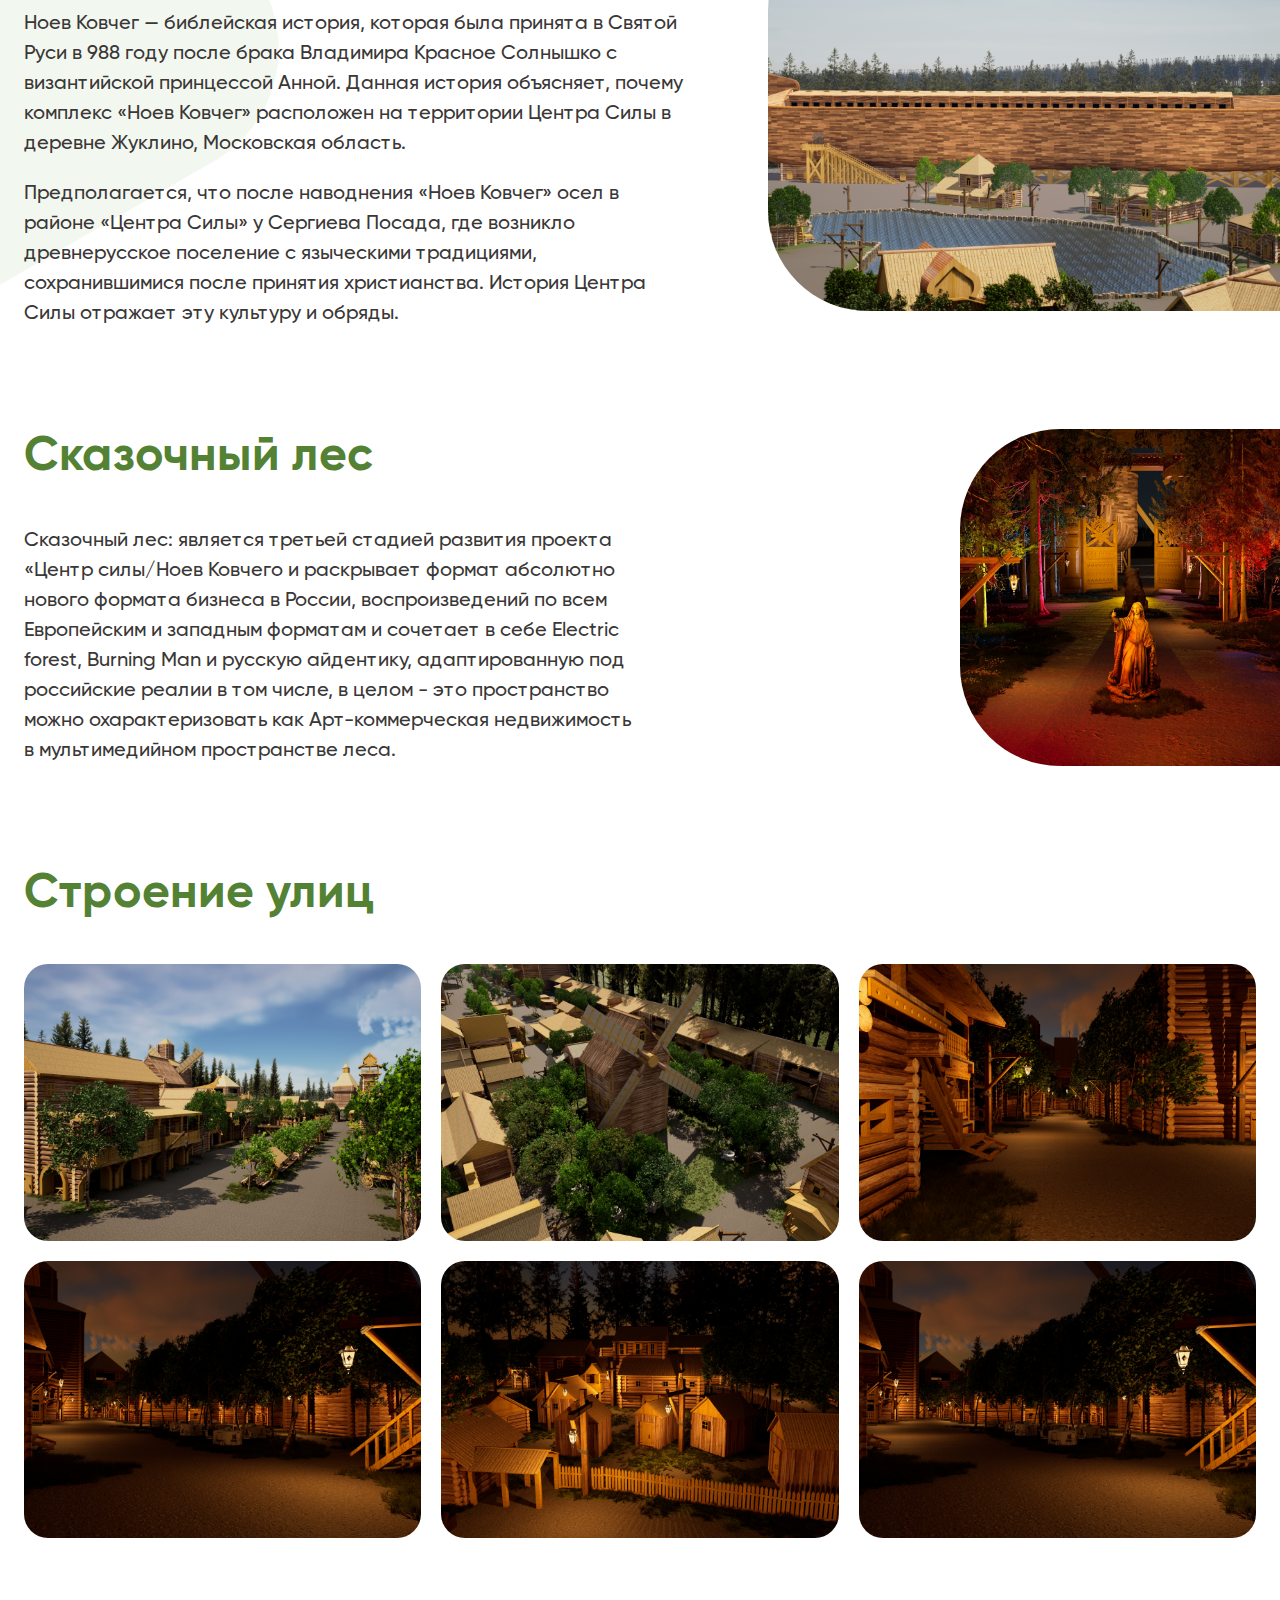
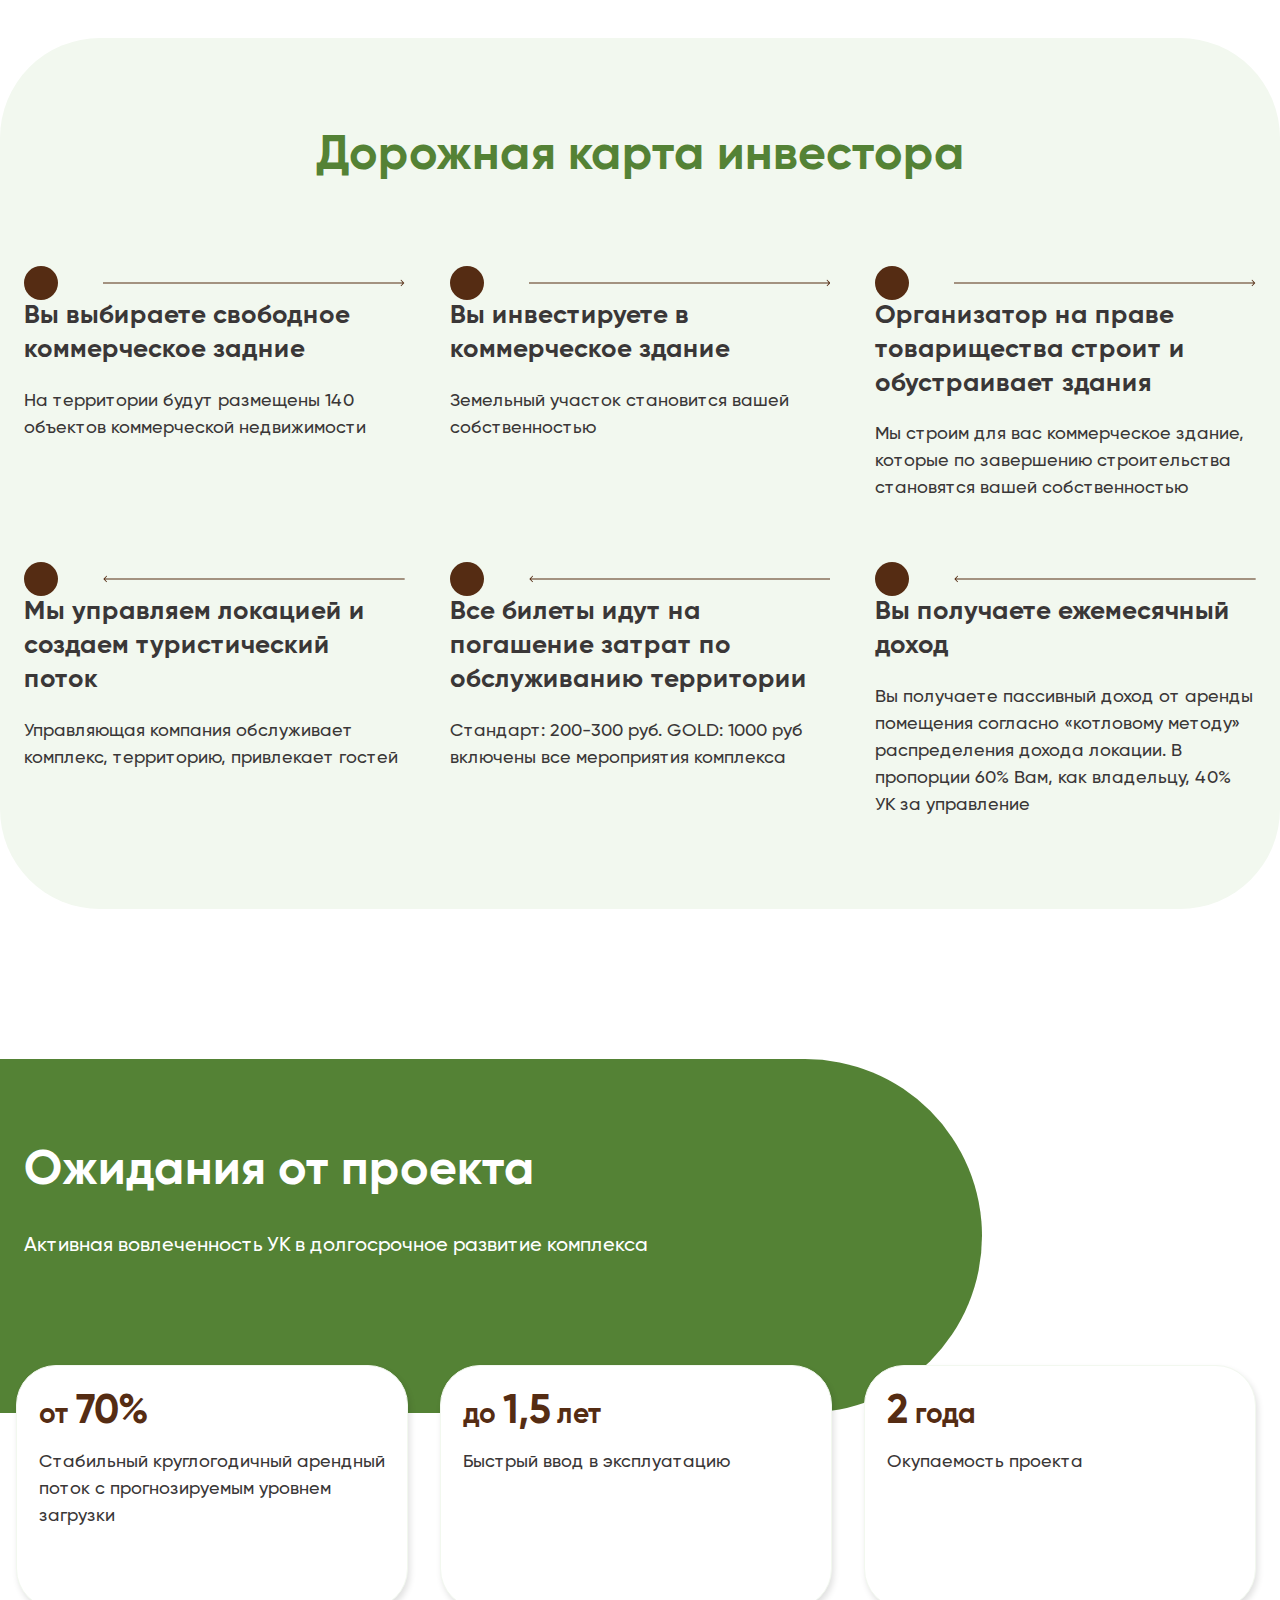
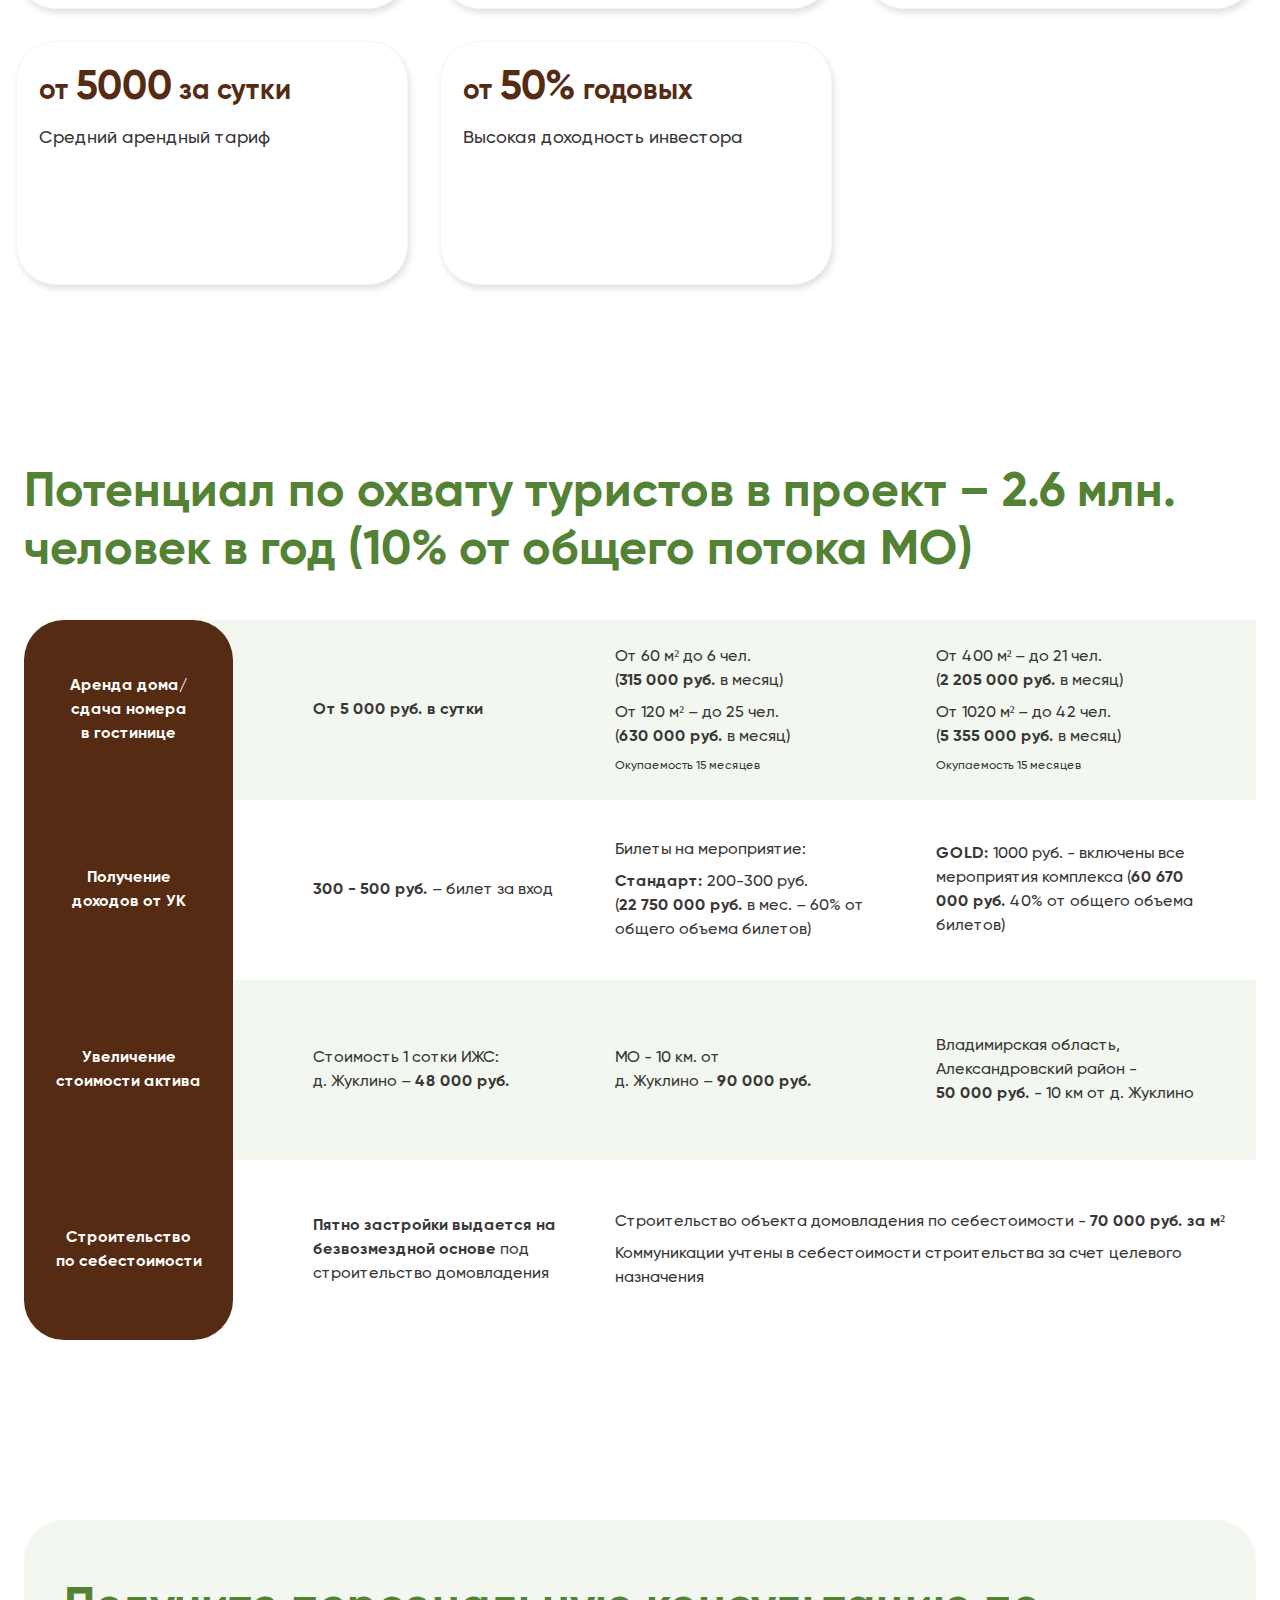
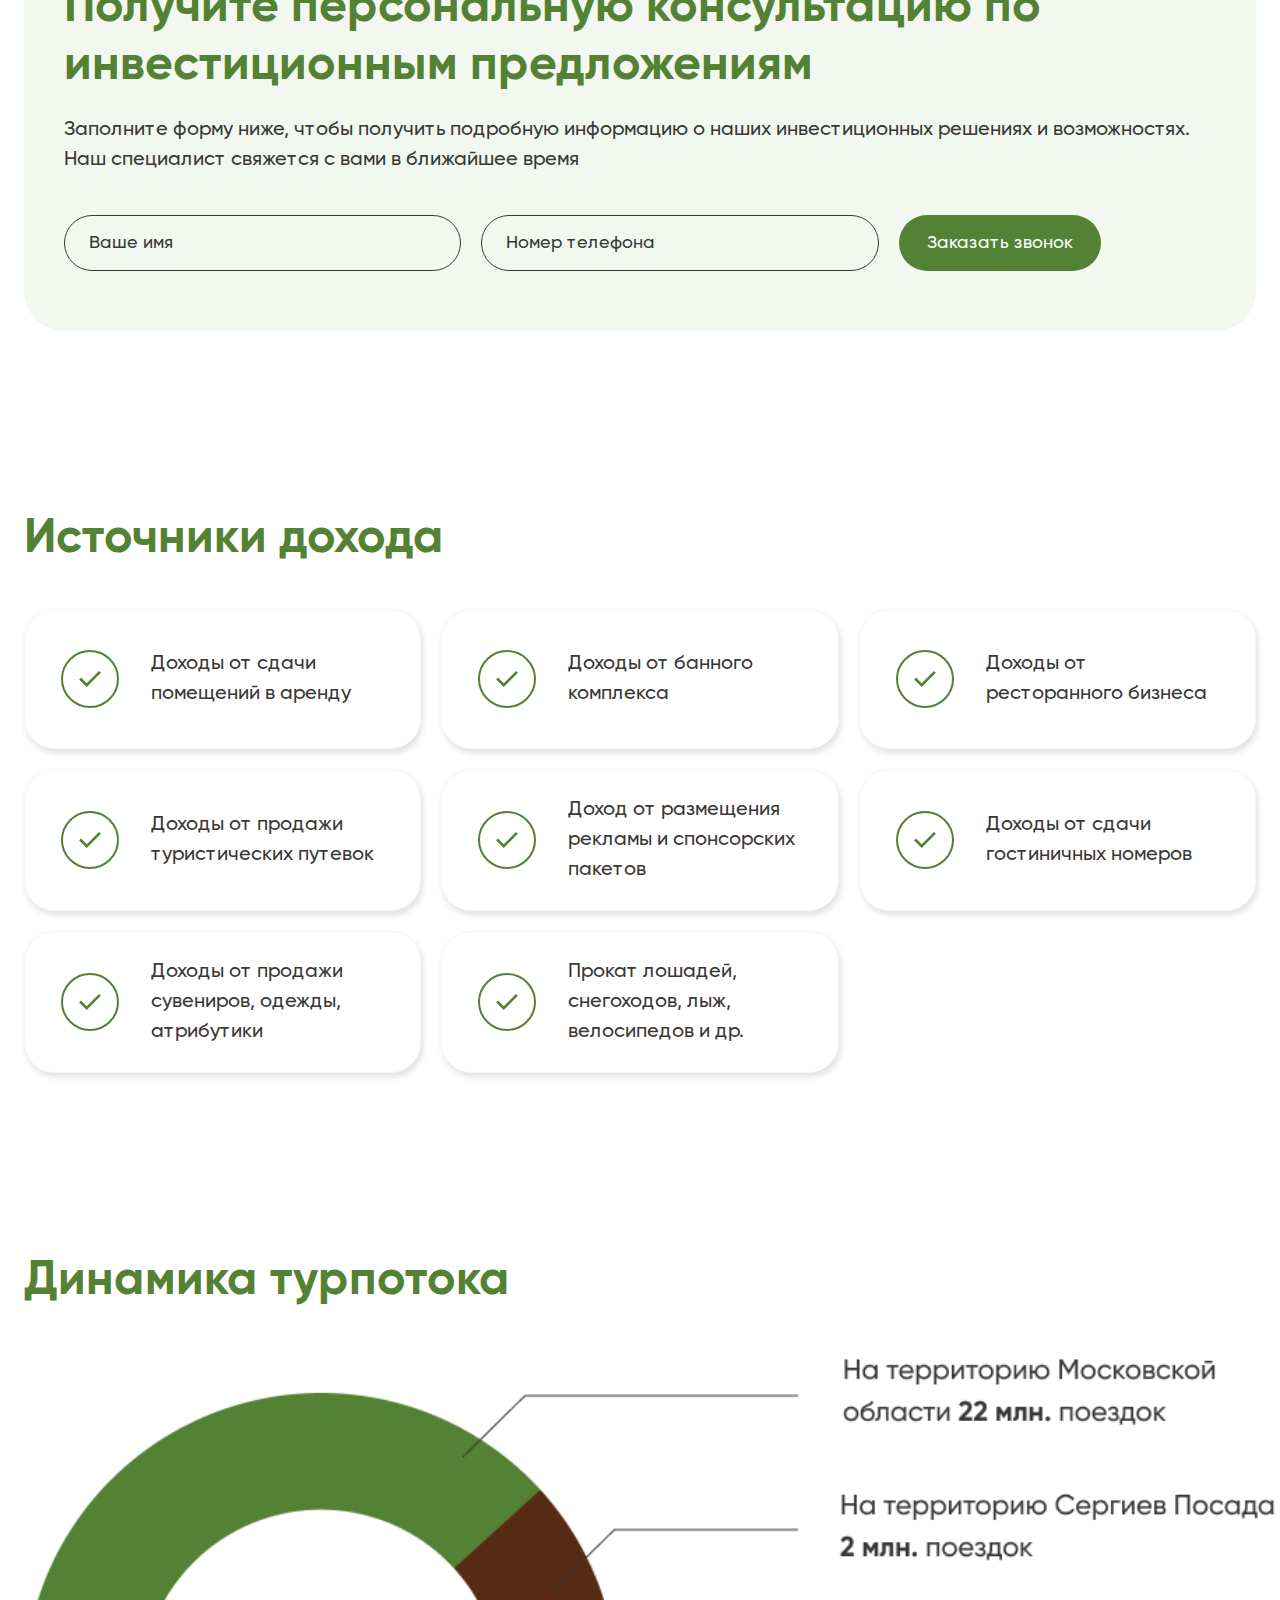
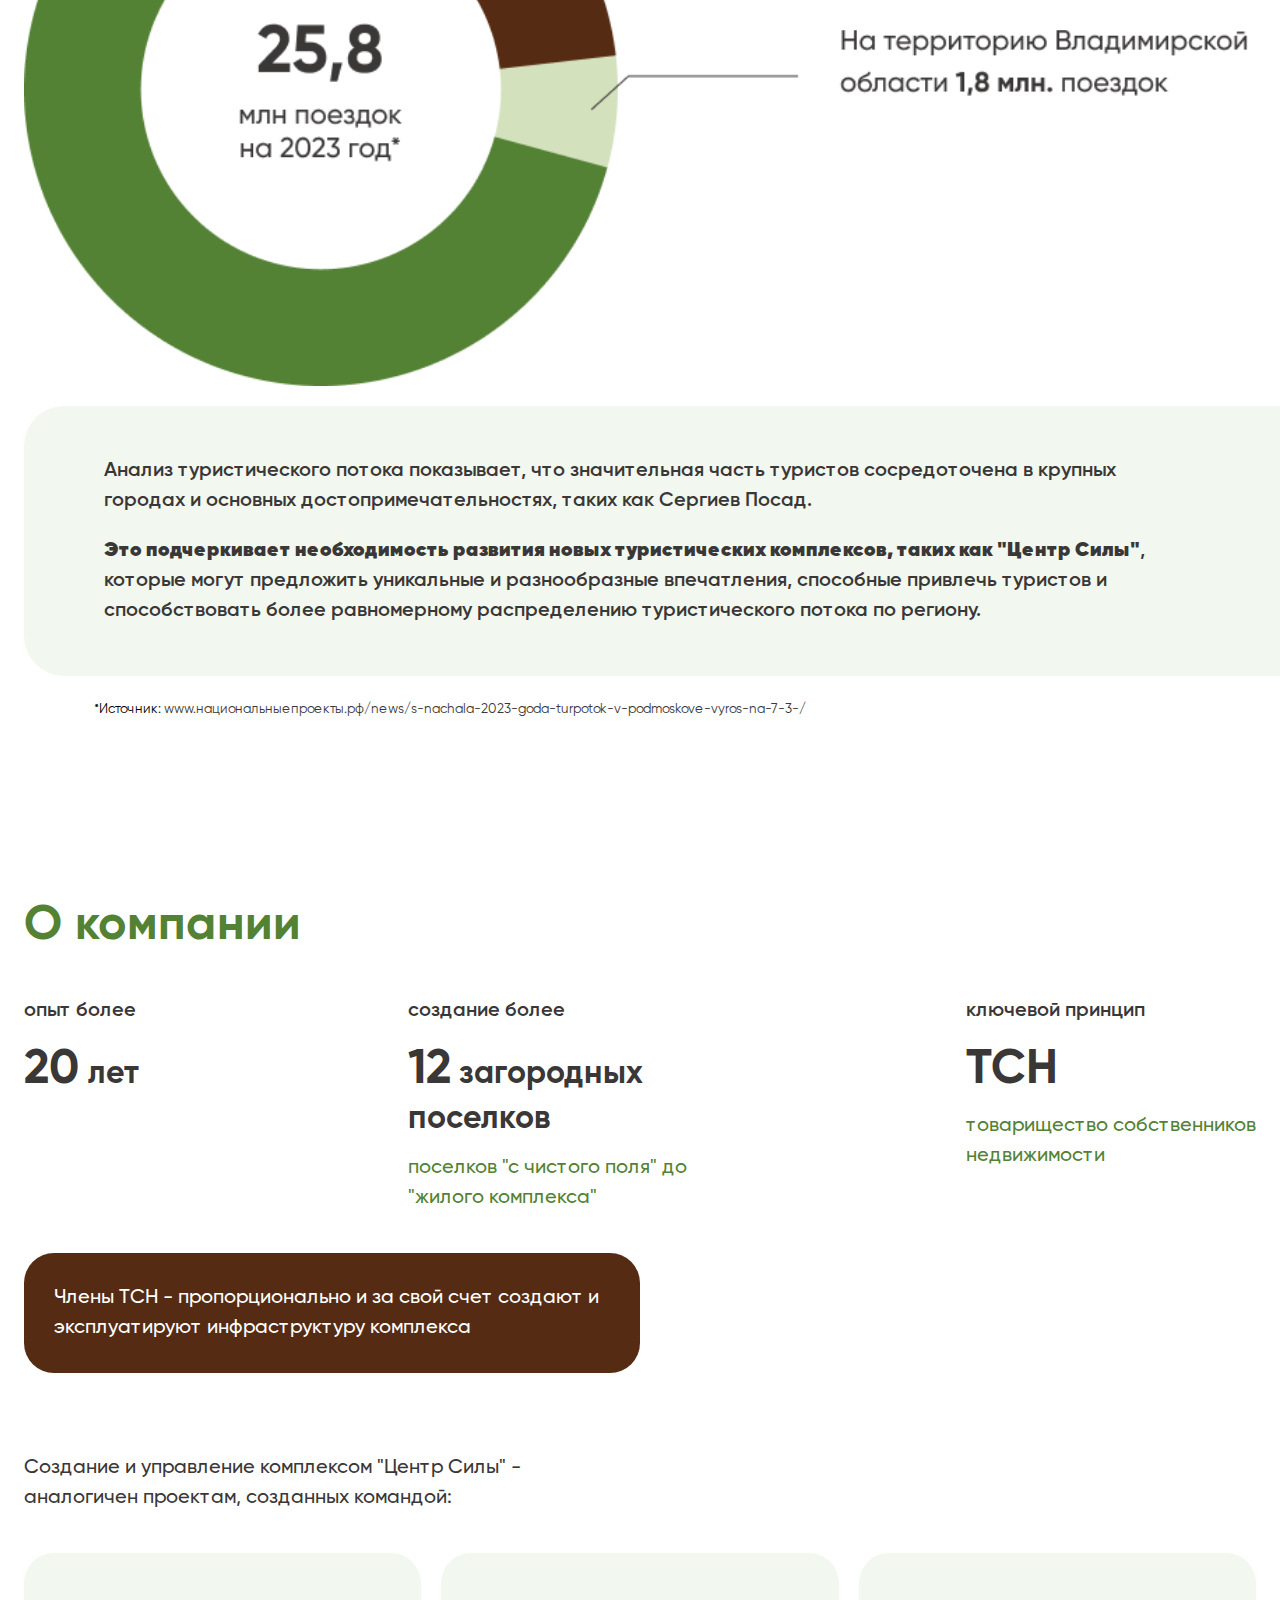
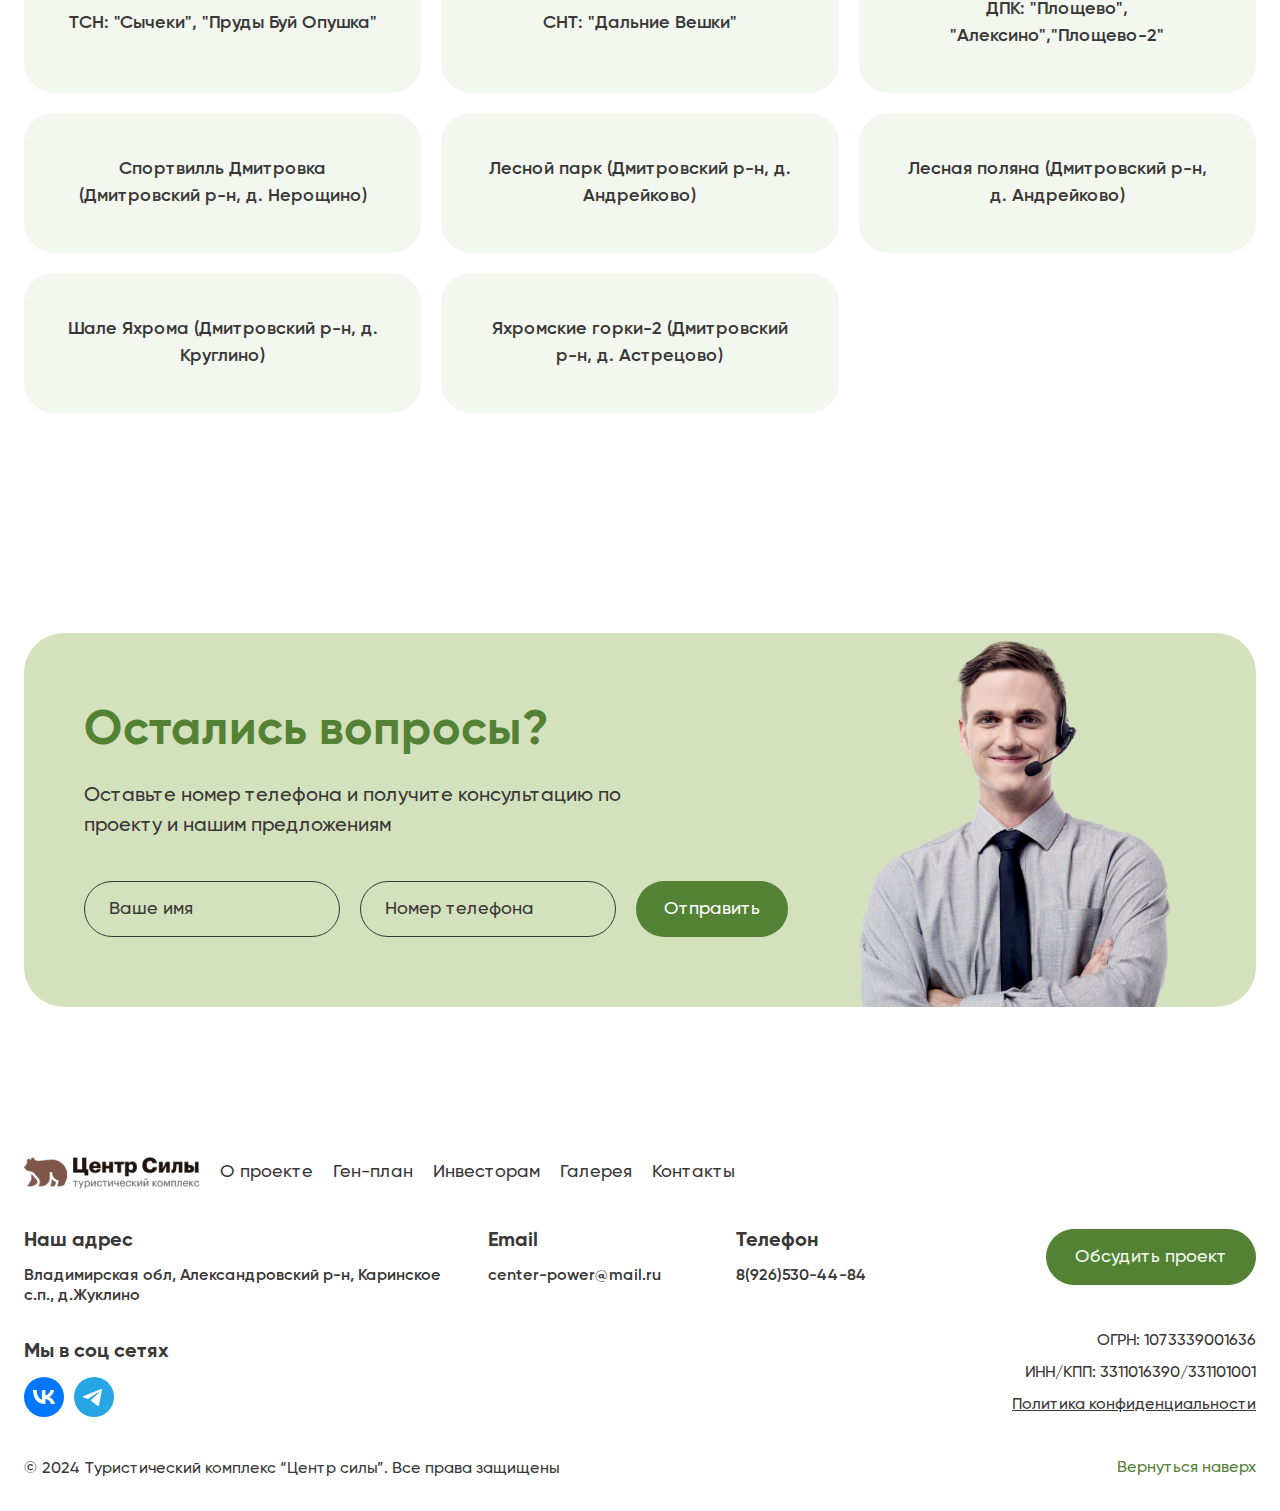
==== commit f3988599: "upd adptv" ====
--- a/index.html
+++ b/index.html
@@ -34,7 +34,10 @@
                         </li>
                     </ul>
                 </nav>
-                <a href="tel:89265304484" class="header__phone">8 (926) 530-44-84</a>
+                <div class="header__contacts">
+                    <a href="tel:89265304484" class="header__phone">8 (926) 530-44-84</a>
+                    <a href="mailto:center-power@mail.ru" class="header__mail">center-power@mail.ru</a>
+                </div>
                 <button class="btn-menu">
                     <span></span>
                     <span></span>
@@ -783,14 +786,6 @@
         </div>
     </div>
 
-    <div class="modal modal--video ">
-        <div class="modal__body modal__body--video">
-            <div class="modal__wrapper modal__wrapper--success video">
-                
-            </div>
-        </div>
-    </div>
-
     <!-- Подвал -->
     <footer class="footer">
         <div class="container">
--- a/css/main.css
+++ b/css/main.css
@@ -9,7 +9,8 @@
 *,
 *::before,
 *::after {
-  box-sizing: border-box;
+  -webkit-box-sizing: border-box;
+          box-sizing: border-box;
 }
 
 /* Links */
@@ -62,7 +63,8 @@
 
 button, input[type=submit] {
   display: inline-block;
-  box-shadow: none;
+  -webkit-box-shadow: none;
+          box-shadow: none;
   background-color: transparent;
   background: none;
   cursor: pointer;
@@ -218,15 +220,26 @@
   }
 }
 .section__header {
-  display: flex;
-  align-items: center;
-  justify-content: space-between;
+  display: -webkit-box;
+  display: -ms-flexbox;
+  display: flex;
+  -webkit-box-align: center;
+      -ms-flex-align: center;
+          align-items: center;
+  -webkit-box-pack: justify;
+      -ms-flex-pack: justify;
+          justify-content: space-between;
   gap: 20px;
 }
 @media (max-width: 1024px) {
   .section__header {
-    flex-direction: column;
-    align-items: start;
+    -webkit-box-orient: vertical;
+    -webkit-box-direction: normal;
+        -ms-flex-direction: column;
+            flex-direction: column;
+    -webkit-box-align: start;
+        -ms-flex-align: start;
+            align-items: start;
   }
 }
 .section__subtitle {
@@ -295,13 +308,15 @@
 
 .header {
   position: relative;
+  background: #fff;
+}
+.header--main {
   overflow: hidden;
-}
-.header--main {
   padding-bottom: 100px;
   border-bottom-left-radius: 100px;
   border-bottom-right-radius: 100px;
-  box-shadow: 2px 4px 20px 0 rgba(0, 0, 0, 0.12);
+  -webkit-box-shadow: 2px 4px 20px 0 rgba(0, 0, 0, 0.12);
+          box-shadow: 2px 4px 20px 0 rgba(0, 0, 0, 0.12);
 }
 @media (max-width: 1440px) {
   .header--main {
@@ -335,11 +350,25 @@
     padding-bottom: 16px;
   }
 }
+.header--main .menu {
+  margin-right: 40px;
+}
+@media (max-width: 1280px) {
+  .header--main .menu {
+    margin-right: 4px;
+  }
+}
 .header__wrapper {
   position: relative;
-  display: flex;
-  justify-content: space-between;
-  align-items: center;
+  display: -webkit-box;
+  display: -ms-flexbox;
+  display: flex;
+  -webkit-box-pack: justify;
+      -ms-flex-pack: justify;
+          justify-content: space-between;
+  -webkit-box-align: center;
+      -ms-flex-align: center;
+          align-items: center;
   padding: 29px 0;
   z-index: 2;
 }
@@ -351,6 +380,51 @@
 @media (max-width: 480px) {
   .header__wrapper {
     padding: 16px 0;
+  }
+}
+.header__contacts {
+  display: -webkit-box;
+  display: -ms-flexbox;
+  display: flex;
+  -webkit-box-orient: vertical;
+  -webkit-box-direction: normal;
+      -ms-flex-direction: column;
+          flex-direction: column;
+  -webkit-box-align: end;
+      -ms-flex-align: end;
+          align-items: end;
+}
+@media (max-width: 768px) {
+  .header__contacts {
+    margin-left: auto;
+    margin-right: 12px;
+  }
+}
+.header__mail {
+  margin-top: 4px;
+  display: block;
+  font-weight: 700;
+  font-size: 16px;
+  color: #fff;
+  line-height: 1;
+}
+.header__mail--green {
+  color: #548235;
+}
+@media (max-width: 1024px) {
+  .header__mail {
+    color: #548235;
+  }
+}
+@media (max-width: 768px) {
+  .header__mail {
+    font-size: 14px;
+  }
+}
+@media (max-width: 480px) {
+  .header__mail {
+    margin-top: 2px;
+    font-size: 12px;
   }
 }
 .header__phone {
@@ -371,8 +445,6 @@
 @media (max-width: 768px) {
   .header__phone {
     font-size: 14px;
-    margin-left: auto;
-    margin-right: 12px;
   }
 }
 @media (max-width: 480px) {
@@ -400,8 +472,12 @@
 }
 
 .menu-nav {
-  display: flex;
-  align-items: center;
+  display: -webkit-box;
+  display: -ms-flexbox;
+  display: flex;
+  -webkit-box-align: center;
+      -ms-flex-align: center;
+          align-items: center;
   gap: 40px;
 }
 @media (max-width: 1280px) {
@@ -411,10 +487,12 @@
 }
 @media (max-width: 1024px) {
   .menu-nav {
-    gap: 10px;
+    gap: 6px;
   }
 }
 .menu-nav__item {
+  display: -webkit-box;
+  display: -ms-flexbox;
   display: flex;
 }
 .menu-nav__link {
@@ -433,6 +511,8 @@
 }
 
 .menu {
+  display: -webkit-inline-box;
+  display: -ms-inline-flexbox;
   display: inline-flex;
 }
 @media (max-width: 768px) {
@@ -440,8 +520,27 @@
     display: none;
   }
 }
+.menu--open {
+  position: relative;
+}
+.menu--open::before, .menu--open::after {
+  content: "";
+  position: absolute;
+  background: #fff;
+  width: 16px;
+  height: 100dvh;
+  top: 0;
+}
+.menu--open::before {
+  left: -16px;
+}
+.menu--open::after {
+  right: -16px;
+}
 @media (max-width: 768px) {
   .menu--open {
+    display: -webkit-box !important;
+    display: -ms-flexbox !important;
     display: flex !important;
     position: absolute;
     top: 100%;
@@ -453,8 +552,13 @@
 }
 @media (max-width: 768px) {
   .menu--open .menu-nav {
-    flex-direction: column;
-    align-items: center;
+    -webkit-box-orient: vertical;
+    -webkit-box-direction: normal;
+        -ms-flex-direction: column;
+            flex-direction: column;
+    -webkit-box-align: center;
+        -ms-flex-align: center;
+            align-items: center;
     gap: 28px;
     width: 100%;
   }
@@ -465,14 +569,21 @@
 
 .btn-menu {
   display: none;
-  flex-direction: column;
-  justify-content: center;
+  -webkit-box-orient: vertical;
+  -webkit-box-direction: normal;
+      -ms-flex-direction: column;
+          flex-direction: column;
+  -webkit-box-pack: center;
+      -ms-flex-pack: center;
+          justify-content: center;
   position: relative;
   width: 14px;
   height: 10px;
 }
 @media (max-width: 768px) {
   .btn-menu {
+    display: -webkit-box;
+    display: -ms-flexbox;
     display: flex;
   }
 }
@@ -482,22 +593,26 @@
   border-radius: 100px;
   width: 100%;
   height: 2px;
+  -webkit-transition: all 0.3s;
   transition: all 0.3s;
 }
 .btn-menu span:first-child {
   top: 0;
   left: 0;
-  transform-origin: center;
+  -webkit-transform-origin: center;
+          transform-origin: center;
 }
 .btn-menu span:nth-of-type(2) {
   top: 50%;
-  transform: translateY(-50%);
+  -webkit-transform: translateY(-50%);
+          transform: translateY(-50%);
   left: 0;
 }
 .btn-menu span:last-child {
   bottom: 0;
   left: 0;
-  transform-origin: center;
+  -webkit-transform-origin: center;
+          transform-origin: center;
 }
 .btn-menu--open {
   height: 16px;
@@ -509,7 +624,8 @@
   top: auto;
 }
 .btn-menu--open span:nth-of-type(2) {
-  transform: translateX(100%);
+  -webkit-transform: translateX(100%);
+          transform: translateX(100%);
 }
 .btn-menu--open span:last-child {
   display: block;
@@ -532,13 +648,20 @@
   margin-top: 0;
 }
 .footer__wrapper {
-  display: flex;
-  justify-content: space-between;
+  display: -webkit-box;
+  display: -ms-flexbox;
+  display: flex;
+  -webkit-box-pack: justify;
+      -ms-flex-pack: justify;
+          justify-content: space-between;
   padding: 60px 0;
 }
 @media (max-width: 1280px) {
   .footer__wrapper {
-    flex-direction: column;
+    -webkit-box-orient: vertical;
+    -webkit-box-direction: normal;
+        -ms-flex-direction: column;
+            flex-direction: column;
     padding: 30px 0;
   }
 }
@@ -549,8 +672,13 @@
 }
 .footer__left {
   width: 50%;
-  display: flex;
-  flex-direction: column;
+  display: -webkit-box;
+  display: -ms-flexbox;
+  display: flex;
+  -webkit-box-orient: vertical;
+  -webkit-box-direction: normal;
+      -ms-flex-direction: column;
+          flex-direction: column;
 }
 @media (max-width: 1600px) {
   .footer__left {
@@ -568,25 +696,40 @@
   }
 }
 .footer__top {
-  display: flex;
-  align-items: center;
-  justify-content: space-between;
+  display: -webkit-box;
+  display: -ms-flexbox;
+  display: flex;
+  -webkit-box-align: center;
+      -ms-flex-align: center;
+          align-items: center;
+  -webkit-box-pack: justify;
+      -ms-flex-pack: justify;
+          justify-content: space-between;
 }
 @media (max-width: 1600px) {
   .footer__top {
-    justify-content: start;
+    -webkit-box-pack: start;
+        -ms-flex-pack: start;
+            justify-content: start;
     gap: 20px;
   }
 }
 @media (max-width: 1280px) {
   .footer__top {
-    order: 1;
+    -webkit-box-ordinal-group: 2;
+        -ms-flex-order: 1;
+            order: 1;
   }
 }
 @media (max-width: 768px) {
   .footer__top {
-    flex-direction: column;
-    align-items: start;
+    -webkit-box-orient: vertical;
+    -webkit-box-direction: normal;
+        -ms-flex-direction: column;
+            flex-direction: column;
+    -webkit-box-align: start;
+        -ms-flex-align: start;
+            align-items: start;
     gap: 48px;
   }
 }
@@ -596,14 +739,23 @@
 }
 @media (max-width: 1280px) {
   .footer__middle {
+    display: -webkit-box;
+    display: -ms-flexbox;
     display: flex;
-    flex-direction: column;
+    -webkit-box-orient: vertical;
+    -webkit-box-direction: normal;
+        -ms-flex-direction: column;
+            flex-direction: column;
   }
 }
 .footer__right {
   max-width: 620px;
-  display: flex;
-  justify-content: space-between;
+  display: -webkit-box;
+  display: -ms-flexbox;
+  display: flex;
+  -webkit-box-pack: justify;
+      -ms-flex-pack: justify;
+          justify-content: space-between;
   gap: 60px;
 }
 @media (max-width: 1440px) {
@@ -616,20 +768,32 @@
   .footer__right {
     margin-top: 40px;
     max-width: 100%;
-    order: 2;
+    -webkit-box-ordinal-group: 3;
+        -ms-flex-order: 2;
+            order: 2;
   }
 }
 @media (max-width: 768px) {
   .footer__right {
-    flex-direction: column;
+    -webkit-box-orient: vertical;
+    -webkit-box-direction: normal;
+        -ms-flex-direction: column;
+            flex-direction: column;
   }
 }
 
 .copyright {
-  margin-block-start: auto;
-  display: flex;
-  align-items: center;
-  justify-content: space-between;
+  -webkit-margin-before: auto;
+          margin-block-start: auto;
+  display: -webkit-box;
+  display: -ms-flexbox;
+  display: flex;
+  -webkit-box-align: center;
+      -ms-flex-align: center;
+          align-items: center;
+  -webkit-box-pack: justify;
+      -ms-flex-pack: justify;
+          justify-content: space-between;
 }
 .copyright__text {
   font-weight: 500;
@@ -650,7 +814,9 @@
 @media (max-width: 1280px) {
   .copyright {
     margin-top: 40px;
-    order: 4;
+    -webkit-box-ordinal-group: 5;
+        -ms-flex-order: 4;
+            order: 4;
   }
 }
 @media (max-width: 768px) {
@@ -744,8 +910,12 @@
   }
 }
 .hero__address p {
-  display: flex;
-  align-items: center;
+  display: -webkit-box;
+  display: -ms-flexbox;
+  display: flex;
+  -webkit-box-align: center;
+      -ms-flex-align: center;
+          align-items: center;
   gap: 16px;
   font-weight: 500;
   font-size: 18px;
@@ -794,8 +964,11 @@
 }
 .hero__buttons {
   margin-top: 32px;
-  display: flex;
-  flex-wrap: wrap;
+  display: -webkit-box;
+  display: -ms-flexbox;
+  display: flex;
+  -ms-flex-wrap: wrap;
+      flex-wrap: wrap;
   gap: 12px;
 }
 @media (max-width: 768px) {
@@ -837,8 +1010,12 @@
   bottom: 380px;
   background: rgba(255, 255, 255, 0.7);
   padding: 16px 24px;
-  display: flex;
-  align-items: center;
+  display: -webkit-box;
+  display: -ms-flexbox;
+  display: flex;
+  -webkit-box-align: center;
+      -ms-flex-align: center;
+          align-items: center;
   gap: 14px;
 }
 .bg-hero__img {
@@ -858,7 +1035,8 @@
   background-position: 10% 50%;
   border-bottom-left-radius: 100px;
   border-bottom-right-radius: 100px;
-  box-shadow: 2px 4px 20px 0 rgba(0, 0, 0, 0.12);
+  -webkit-box-shadow: 2px 4px 20px 0 rgba(0, 0, 0, 0.12);
+          box-shadow: 2px 4px 20px 0 rgba(0, 0, 0, 0.12);
 }
 @media (max-width: 1760px) {
   .hero-investor {
@@ -898,8 +1076,13 @@
 }
 .hero-investor__inner {
   margin-top: 40px;
-  display: flex;
-  flex-direction: column;
+  display: -webkit-box;
+  display: -ms-flexbox;
+  display: flex;
+  -webkit-box-orient: vertical;
+  -webkit-box-direction: normal;
+      -ms-flex-direction: column;
+          flex-direction: column;
   gap: 16px;
 }
 @media (max-width: 1024px) {
@@ -909,6 +1092,7 @@
 }
 @media (max-width: 768px) {
   .hero-investor__inner {
+    margin-top: 0;
     display: grid;
     grid-template-columns: repeat(auto-fill, minmax(220px, auto));
   }
@@ -919,12 +1103,15 @@
   }
 }
 .hero-investor__row {
+  display: -webkit-box;
+  display: -ms-flexbox;
   display: flex;
   gap: 16px;
 }
 @media (max-width: 1024px) {
   .hero-investor__row {
-    flex-wrap: wrap;
+    -ms-flex-wrap: wrap;
+        flex-wrap: wrap;
   }
 }
 @media (max-width: 768px) {
@@ -939,7 +1126,8 @@
 .hero-investor__item {
   border: 1px solid #F2F8EF;
   border-radius: 16px;
-  box-shadow: 2px 4px 6px 0 rgba(0, 0, 0, 0.12);
+  -webkit-box-shadow: 2px 4px 6px 0 rgba(0, 0, 0, 0.12);
+          box-shadow: 2px 4px 6px 0 rgba(0, 0, 0, 0.12);
   background: #fff;
   padding: 17px 20px;
 }
@@ -979,6 +1167,8 @@
 }
 @media (max-width: 768px) {
   .hero-investor__address {
+    display: -webkit-box;
+    display: -ms-flexbox;
     display: flex;
     margin-left: 0;
   }
@@ -990,6 +1180,8 @@
 }
 @media (max-width: 768px) {
   .adv {
+    display: -webkit-box;
+    display: -ms-flexbox;
     display: flex;
     margin-left: 0;
   }
@@ -1016,19 +1208,25 @@
   .hero-advantages {
     margin-top: 36px;
     grid-template-columns: repeat(auto-fill, minmax(130px, auto));
-    -moz-column-gap: 40px;
-         column-gap: 40px;
+    -webkit-column-gap: 40px;
+       -moz-column-gap: 40px;
+            column-gap: 40px;
   }
 }
 @media (max-width: 768px) {
   .hero-advantages {
-    -moz-column-gap: 20px;
-         column-gap: 20px;
+    -webkit-column-gap: 20px;
+       -moz-column-gap: 20px;
+            column-gap: 20px;
   }
 }
 .hero-advantages__item {
-  display: flex;
-  align-items: center;
+  display: -webkit-box;
+  display: -ms-flexbox;
+  display: flex;
+  -webkit-box-align: center;
+      -ms-flex-align: center;
+          align-items: center;
   gap: 26px;
 }
 @media (max-width: 768px) {
@@ -1056,6 +1254,7 @@
   display: none;
   margin-top: 40px;
   position: relative;
+  width: -webkit-fit-content;
   width: -moz-fit-content;
   width: fit-content;
   border-radius: 20px;
@@ -1074,9 +1273,14 @@
      object-fit: cover;
 }
 .video__btn {
-  display: flex;
-  align-items: center;
-  flex-shrink: 1;
+  display: -webkit-box;
+  display: -ms-flexbox;
+  display: flex;
+  -webkit-box-align: center;
+      -ms-flex-align: center;
+          align-items: center;
+  -ms-flex-negative: 1;
+      flex-shrink: 1;
   gap: 2px;
   position: absolute;
   left: 50%;
@@ -1094,19 +1298,29 @@
 }
 
 .project {
+  display: -webkit-box;
+  display: -ms-flexbox;
   display: flex;
   gap: 30px;
 }
 @media (max-width: 768px) {
   .project {
-    flex-direction: column;
+    -webkit-box-orient: vertical;
+    -webkit-box-direction: normal;
+        -ms-flex-direction: column;
+            flex-direction: column;
     gap: 24px;
   }
 }
 .project__left {
   width: 36%;
-  display: flex;
-  flex-direction: column;
+  display: -webkit-box;
+  display: -ms-flexbox;
+  display: flex;
+  -webkit-box-orient: vertical;
+  -webkit-box-direction: normal;
+      -ms-flex-direction: column;
+          flex-direction: column;
   border: 1px solid #D4E1BD;
   border-radius: 60px;
   padding: 32px;
@@ -1125,7 +1339,9 @@
 @media (max-width: 768px) {
   .project__left {
     width: 100%;
-    order: 2;
+    -webkit-box-ordinal-group: 3;
+        -ms-flex-order: 2;
+            order: 2;
     border: unset;
     border-radius: unset;
     padding: 0;
@@ -1144,7 +1360,9 @@
 @media (max-width: 768px) {
   .project__right {
     width: 100%;
-    order: 1;
+    -webkit-box-ordinal-group: 2;
+        -ms-flex-order: 1;
+            order: 1;
   }
 }
 @media (max-width: 768px) {
@@ -1198,7 +1416,8 @@
   }
 }
 .project__description {
-  margin-block-start: auto;
+  -webkit-margin-before: auto;
+          margin-block-start: auto;
   background: #548235;
   border-radius: 30px;
   padding: 32px 36px;
@@ -1243,6 +1462,8 @@
   }
 }
 .goals__item {
+  display: -webkit-box;
+  display: -ms-flexbox;
   display: flex;
   gap: 30px;
   border-radius: 40px;
@@ -1279,13 +1500,19 @@
 }
 
 .town {
-  display: flex;
-  align-items: center;
+  display: -webkit-box;
+  display: -ms-flexbox;
+  display: flex;
+  -webkit-box-align: center;
+      -ms-flex-align: center;
+          align-items: center;
   gap: 60px;
 }
 @media (max-width: 1440px) {
   .town {
-    align-items: unset;
+    -webkit-box-align: unset;
+        -ms-flex-align: unset;
+            align-items: unset;
   }
 }
 @media (max-width: 1024px) {
@@ -1360,13 +1587,16 @@
 
 .form-order {
   margin-top: 40px;
+  display: -webkit-box;
+  display: -ms-flexbox;
   display: flex;
   gap: 20px;
 }
 @media (max-width: 768px) {
   .form-order {
     margin-top: 24px;
-    flex-wrap: wrap;
+    -ms-flex-wrap: wrap;
+        flex-wrap: wrap;
     gap: 12px;
   }
 }
@@ -1388,6 +1618,8 @@
 
 .form-consultation {
   margin-top: 40px;
+  display: -webkit-box;
+  display: -ms-flexbox;
   display: flex;
   gap: 20px;
   width: 64.6428571429%;
@@ -1400,7 +1632,8 @@
 @media (max-width: 768px) {
   .form-consultation {
     margin-top: 24px;
-    flex-wrap: wrap;
+    -ms-flex-wrap: wrap;
+        flex-wrap: wrap;
     gap: 12px;
   }
 }
@@ -1428,6 +1661,8 @@
 
 .form-feedback {
   margin-top: 40px;
+  display: -webkit-box;
+  display: -ms-flexbox;
   display: flex;
   gap: 20px;
   width: 63.2926829268%;
@@ -1440,7 +1675,8 @@
 @media (max-width: 768px) {
   .form-feedback {
     margin-top: 24px;
-    flex-wrap: wrap;
+    -ms-flex-wrap: wrap;
+        flex-wrap: wrap;
     gap: 12px;
   }
 }
@@ -1463,8 +1699,13 @@
 
 .modal-form {
   margin-top: 40px;
-  display: flex;
-  flex-direction: column;
+  display: -webkit-box;
+  display: -ms-flexbox;
+  display: flex;
+  -webkit-box-orient: vertical;
+  -webkit-box-direction: normal;
+      -ms-flex-direction: column;
+          flex-direction: column;
   gap: 20px;
   width: 56.25%;
 }
@@ -1486,6 +1727,7 @@
 }
 .modal-form__btn {
   padding: 16px 20px;
+  width: -webkit-fit-content;
   width: -moz-fit-content;
   width: fit-content;
 }
@@ -1513,9 +1755,18 @@
   color: #fff;
   border: 1px solid #fff;
 }
+.input--white::-webkit-input-placeholder {
+  color: #fff;
+}
 .input--white::-moz-placeholder {
   color: #fff;
 }
+.input--white:-ms-input-placeholder {
+  color: #fff;
+}
+.input--white::-ms-input-placeholder {
+  color: #fff;
+}
 .input--white::placeholder {
   color: #fff;
 }
@@ -1523,7 +1774,16 @@
   color: #3A3737;
   border: 1px solid #3A3737;
 }
+.input--green::-webkit-input-placeholder {
+  color: #3A3737;
+}
 .input--green::-moz-placeholder {
+  color: #3A3737;
+}
+.input--green:-ms-input-placeholder {
+  color: #3A3737;
+}
+.input--green::-ms-input-placeholder {
   color: #3A3737;
 }
 .input--green::placeholder {
@@ -1561,8 +1821,13 @@
 }
 
 .example {
-  display: flex;
-  flex-direction: column;
+  display: -webkit-box;
+  display: -ms-flexbox;
+  display: flex;
+  -webkit-box-orient: vertical;
+  -webkit-box-direction: normal;
+      -ms-flex-direction: column;
+          flex-direction: column;
   gap: 100px;
 }
 @media (max-width: 480px) {
@@ -1578,20 +1843,31 @@
   }
 }
 .solutions__inner {
-  display: flex;
-  align-items: center;
-  justify-content: space-between;
+  display: -webkit-box;
+  display: -ms-flexbox;
+  display: flex;
+  -webkit-box-align: center;
+      -ms-flex-align: center;
+          align-items: center;
+  -webkit-box-pack: justify;
+      -ms-flex-pack: justify;
+          justify-content: space-between;
   gap: 80px;
 }
 @media (max-width: 1280px) {
   .solutions__inner {
-    align-items: unset;
+    -webkit-box-align: unset;
+        -ms-flex-align: unset;
+            align-items: unset;
   }
 }
 @media (max-width: 768px) {
   .solutions__inner {
     position: relative;
-    flex-direction: column;
+    -webkit-box-orient: vertical;
+    -webkit-box-direction: normal;
+        -ms-flex-direction: column;
+            flex-direction: column;
     gap: 0;
   }
 }
@@ -1606,7 +1882,9 @@
 }
 @media (max-width: 768px) {
   .solutions__wrapper {
-    order: 2;
+    -webkit-box-ordinal-group: 3;
+        -ms-flex-order: 2;
+            order: 2;
   }
 }
 .solutions__wrapper--large {
@@ -1710,7 +1988,9 @@
     margin-top: 20px;
     max-width: 100% !important;
     border-radius: 50px;
-    order: 1;
+    -webkit-box-ordinal-group: 2;
+        -ms-flex-order: 1;
+            order: 1;
     height: 200px;
     border-radius: 24px;
   }
@@ -1744,7 +2024,8 @@
   border: 1px solid #F2F8EF;
   border-radius: 40px;
   padding: 40px 32px;
-  box-shadow: 2px 4px 6px 0 rgba(0, 0, 0, 0.12);
+  -webkit-box-shadow: 2px 4px 6px 0 rgba(0, 0, 0, 0.12);
+          box-shadow: 2px 4px 6px 0 rgba(0, 0, 0, 0.12);
   background: #fff;
   min-height: 244px;
 }
@@ -1798,7 +2079,8 @@
   border-radius: unset;
   border: unset;
   padding: 54px 0 42px 0;
-  box-shadow: none;
+  -webkit-box-shadow: none;
+          box-shadow: none;
   background: none;
 }
 @media (max-width: 1280px) {
@@ -1983,14 +2265,19 @@
   }
 }
 .sources__item {
-  display: flex;
-  align-items: center;
+  display: -webkit-box;
+  display: -ms-flexbox;
+  display: flex;
+  -webkit-box-align: center;
+      -ms-flex-align: center;
+          align-items: center;
   gap: 32px;
   min-height: 140px;
   border: 1px solid #F2F8EF;
   border-radius: 30px;
   padding: 25px 36px;
-  box-shadow: 2px 4px 6px 0 rgba(0, 0, 0, 0.12);
+  -webkit-box-shadow: 2px 4px 6px 0 rgba(0, 0, 0, 0.12);
+          box-shadow: 2px 4px 6px 0 rgba(0, 0, 0, 0.12);
   background: #fff;
 }
 @media (max-width: 1024px) {
@@ -2024,13 +2311,22 @@
 }
 
 .schedule {
-  display: flex;
-  justify-content: space-between;
-  align-items: start;
+  display: -webkit-box;
+  display: -ms-flexbox;
+  display: flex;
+  -webkit-box-pack: justify;
+      -ms-flex-pack: justify;
+          justify-content: space-between;
+  -webkit-box-align: start;
+      -ms-flex-align: start;
+          align-items: start;
 }
 @media (max-width: 1280px) {
   .schedule {
-    flex-direction: column;
+    -webkit-box-orient: vertical;
+    -webkit-box-direction: normal;
+        -ms-flex-direction: column;
+            flex-direction: column;
     gap: 20px;
   }
 }
@@ -2051,8 +2347,13 @@
 }
 .schedule__right {
   width: 43.1818181818%;
-  display: flex;
-  flex-direction: column;
+  display: -webkit-box;
+  display: -ms-flexbox;
+  display: flex;
+  -webkit-box-orient: vertical;
+  -webkit-box-direction: normal;
+      -ms-flex-direction: column;
+          flex-direction: column;
 }
 @media (max-width: 1280px) {
   .schedule__right {
@@ -2068,7 +2369,9 @@
   .schedule__wrapper {
     padding: 20px 16px;
     border-radius: 0;
-    order: 2;
+    -webkit-box-ordinal-group: 3;
+        -ms-flex-order: 2;
+            order: 2;
     margin-top: 32px;
   }
 }
@@ -2097,7 +2400,9 @@
 }
 @media (max-width: 768px) {
   .schedule__source {
-    order: 1;
+    -webkit-box-ordinal-group: 2;
+        -ms-flex-order: 1;
+            order: 1;
     padding-top: 0;
     text-align: center;
   }
@@ -2116,28 +2421,45 @@
 }
 @media (max-width: 768px) {
   .schedule-dynamic {
+    display: -webkit-box;
+    display: -ms-flexbox;
     display: flex;
-    flex-direction: row-reverse;
+    -webkit-box-orient: horizontal;
+    -webkit-box-direction: reverse;
+        -ms-flex-direction: row-reverse;
+            flex-direction: row-reverse;
     gap: 40px;
     padding: 0 16px;
   }
 }
 @media (max-width: 480px) {
   .schedule-dynamic {
-    flex-direction: column;
+    -webkit-box-orient: vertical;
+    -webkit-box-direction: normal;
+        -ms-flex-direction: column;
+            flex-direction: column;
     gap: 0;
     margin: 0 auto;
   }
 }
 .schedule-dynamic__list {
-  display: flex;
-  flex-direction: column;
+  display: -webkit-box;
+  display: -ms-flexbox;
+  display: flex;
+  -webkit-box-orient: vertical;
+  -webkit-box-direction: normal;
+      -ms-flex-direction: column;
+          flex-direction: column;
   gap: 12px;
   max-width: 230px;
 }
 .schedule-dynamic__item {
-  display: flex;
-  align-items: center;
+  display: -webkit-box;
+  display: -ms-flexbox;
+  display: flex;
+  -webkit-box-align: center;
+      -ms-flex-align: center;
+          align-items: center;
   gap: 15px;
 }
 .schedule-dynamic__text {
@@ -2145,14 +2467,21 @@
   font-size: 12px;
   line-height: 140%;
   color: #3A3737;
-  display: flex;
-  align-items: center;
+  display: -webkit-box;
+  display: -ms-flexbox;
+  display: flex;
+  -webkit-box-align: center;
+      -ms-flex-align: center;
+          align-items: center;
   gap: 15px;
 }
 .schedule-dynamic__text::before {
   content: "";
-  display: flex;
-  flex-shrink: 0;
+  display: -webkit-box;
+  display: -ms-flexbox;
+  display: flex;
+  -ms-flex-negative: 0;
+      flex-shrink: 0;
   width: 16px;
   height: 16px;
   border-radius: 3px;
@@ -2174,27 +2503,43 @@
 }
 
 .about {
-  display: flex;
-  flex-direction: column;
+  display: -webkit-box;
+  display: -ms-flexbox;
+  display: flex;
+  -webkit-box-orient: vertical;
+  -webkit-box-direction: normal;
+      -ms-flex-direction: column;
+          flex-direction: column;
 }
 .about__top {
-  display: flex;
-  justify-content: space-between;
+  display: -webkit-box;
+  display: -ms-flexbox;
+  display: flex;
+  -webkit-box-pack: justify;
+      -ms-flex-pack: justify;
+          justify-content: space-between;
 }
 @media (max-width: 1440px) {
   .about__top {
-    flex-direction: column;
+    -webkit-box-orient: vertical;
+    -webkit-box-direction: normal;
+        -ms-flex-direction: column;
+            flex-direction: column;
   }
 }
 @media (max-width: 480px) {
   .about__top {
-    flex-direction: column;
+    -webkit-box-orient: vertical;
+    -webkit-box-direction: normal;
+        -ms-flex-direction: column;
+            flex-direction: column;
   }
 }
 .about__description {
   border-radius: 30px;
   padding: 30px;
   background: #552C13;
+  height: -webkit-fit-content;
   height: -moz-fit-content;
   height: fit-content;
   width: 33.1818181818%;
@@ -2247,10 +2592,15 @@
 }
 
 .about-advantages {
-  display: flex;
-  flex-wrap: wrap;
+  display: -webkit-box;
+  display: -ms-flexbox;
+  display: flex;
+  -ms-flex-wrap: wrap;
+      flex-wrap: wrap;
   gap: 20px;
-  justify-content: space-between;
+  -webkit-box-pack: justify;
+      -ms-flex-pack: justify;
+          justify-content: space-between;
   width: 55.1136363636%;
 }
 @media (max-width: 1440px) {
@@ -2261,7 +2611,10 @@
 @media (max-width: 768px) {
   .about-advantages {
     gap: 28px;
-    flex-direction: column;
+    -webkit-box-orient: vertical;
+    -webkit-box-direction: normal;
+        -ms-flex-direction: column;
+            flex-direction: column;
     width: 40%;
   }
 }
@@ -2271,8 +2624,13 @@
   }
 }
 .about-advantages__item {
-  display: flex;
-  flex-direction: column;
+  display: -webkit-box;
+  display: -ms-flexbox;
+  display: flex;
+  -webkit-box-orient: vertical;
+  -webkit-box-direction: normal;
+      -ms-flex-direction: column;
+          flex-direction: column;
   max-width: 290px;
 }
 .about-advantages__text {
@@ -2367,9 +2725,15 @@
   }
 }
 .object__item {
-  display: flex;
-  align-items: center;
-  justify-content: center;
+  display: -webkit-box;
+  display: -ms-flexbox;
+  display: flex;
+  -webkit-box-align: center;
+      -ms-flex-align: center;
+          align-items: center;
+  -webkit-box-pack: center;
+      -ms-flex-pack: center;
+          justify-content: center;
   min-height: 140px;
   border-radius: 30px;
   padding: 40px;
@@ -2454,8 +2818,12 @@
 }
 
 .footer-menu {
-  display: flex;
-  align-items: center;
+  display: -webkit-box;
+  display: -ms-flexbox;
+  display: flex;
+  -webkit-box-align: center;
+      -ms-flex-align: center;
+          align-items: center;
   gap: 40px;
 }
 @media (max-width: 1600px) {
@@ -2465,12 +2833,19 @@
 }
 @media (max-width: 768px) {
   .footer-menu {
-    flex-direction: column;
-    align-items: start;
+    -webkit-box-orient: vertical;
+    -webkit-box-direction: normal;
+        -ms-flex-direction: column;
+            flex-direction: column;
+    -webkit-box-align: start;
+        -ms-flex-align: start;
+            align-items: start;
     gap: 10px;
   }
 }
 .footer-menu__item {
+  display: -webkit-box;
+  display: -ms-flexbox;
   display: flex;
 }
 .footer-menu__link {
@@ -2492,7 +2867,9 @@
 @media (max-width: 1280px) {
   .footer-social {
     margin-top: 0;
-    order: 3;
+    -webkit-box-ordinal-group: 4;
+        -ms-flex-order: 3;
+            order: 3;
   }
 }
 @media (max-width: 1280px) {
@@ -2505,9 +2882,15 @@
 }
 @media (max-width: 1280px) {
   .footer-social--mobile {
-    margin-block-start: auto;
+    -webkit-margin-before: auto;
+            margin-block-start: auto;
+    display: -webkit-box;
+    display: -ms-flexbox;
     display: flex;
-    flex-direction: column;
+    -webkit-box-orient: vertical;
+    -webkit-box-direction: normal;
+        -ms-flex-direction: column;
+            flex-direction: column;
   }
 }
 .footer-social__text {
@@ -2517,6 +2900,8 @@
 }
 .footer-social__list {
   margin-top: 12px;
+  display: -webkit-box;
+  display: -ms-flexbox;
   display: flex;
   gap: 10px;
 }
@@ -2527,14 +2912,21 @@
 }
 @media (max-width: 768px) {
   .footer-social__link {
+    display: -webkit-box;
+    display: -ms-flexbox;
     display: flex;
     width: 32px;
   }
 }
 
 .contacts-list {
-  display: flex;
-  flex-direction: column;
+  display: -webkit-box;
+  display: -ms-flexbox;
+  display: flex;
+  -webkit-box-orient: vertical;
+  -webkit-box-direction: normal;
+      -ms-flex-direction: column;
+          flex-direction: column;
   gap: 28px;
 }
 @media (max-width: 1280px) {
@@ -2551,8 +2943,13 @@
   }
 }
 .contacts-list__item {
-  display: flex;
-  flex-direction: column;
+  display: -webkit-box;
+  display: -ms-flexbox;
+  display: flex;
+  -webkit-box-orient: vertical;
+  -webkit-box-direction: normal;
+      -ms-flex-direction: column;
+          flex-direction: column;
   gap: 12px;
 }
 @media (max-width: 768px) {
@@ -2589,18 +2986,28 @@
 .info {
   max-width: 270px;
   width: 100%;
-  display: flex;
-  flex-direction: column;
-  align-items: flex-end;
+  display: -webkit-box;
+  display: -ms-flexbox;
+  display: flex;
+  -webkit-box-orient: vertical;
+  -webkit-box-direction: normal;
+      -ms-flex-direction: column;
+          flex-direction: column;
+  -webkit-box-align: end;
+      -ms-flex-align: end;
+          align-items: flex-end;
 }
 @media (max-width: 1440px) {
   .info {
-    flex-shrink: 0;
+    -ms-flex-negative: 0;
+        flex-shrink: 0;
   }
 }
 @media (max-width: 768px) {
   .info {
-    align-items: flex-start;
+    -webkit-box-align: start;
+        -ms-flex-align: start;
+            align-items: flex-start;
   }
 }
 .info__btn {
@@ -2611,19 +3018,28 @@
     margin-top: 40px;
     padding: 12px 16px;
     font-size: 14px;
-    order: 2;
+    -webkit-box-ordinal-group: 3;
+        -ms-flex-order: 2;
+            order: 2;
   }
 }
 .info__list {
   margin-top: 44px;
-  display: flex;
-  flex-direction: column;
+  display: -webkit-box;
+  display: -ms-flexbox;
+  display: flex;
+  -webkit-box-orient: vertical;
+  -webkit-box-direction: normal;
+      -ms-flex-direction: column;
+          flex-direction: column;
   gap: 8px;
 }
 @media (max-width: 768px) {
   .info__list {
     margin-top: 0;
-    order: 1;
+    -webkit-box-ordinal-group: 2;
+        -ms-flex-order: 1;
+            order: 1;
   }
 }
 .info__item p, .info__item a {
@@ -2649,7 +3065,8 @@
   outline-offset: 4px;
 }
 .info__back {
-  margin-block-start: auto;
+  -webkit-margin-before: auto;
+          margin-block-start: auto;
   font-weight: 500;
   font-size: 16px;
   color: #548235;
@@ -2665,6 +3082,8 @@
 @media (max-width: 1280px) {
   .info__back--mobile {
     margin-top: 0;
+    display: -webkit-box;
+    display: -ms-flexbox;
     display: flex;
   }
 }
@@ -2734,8 +3153,12 @@
   }
 }
 .table__item {
-  display: flex;
-  align-items: center;
+  display: -webkit-box;
+  display: -ms-flexbox;
+  display: flex;
+  -webkit-box-align: center;
+      -ms-flex-align: center;
+          align-items: center;
 }
 @media (max-width: 480px) {
   .table__item {
@@ -2743,9 +3166,15 @@
   }
 }
 .table__item--head {
-  display: flex;
-  justify-content: center;
-  align-items: center;
+  display: -webkit-box;
+  display: -ms-flexbox;
+  display: flex;
+  -webkit-box-pack: center;
+      -ms-flex-pack: center;
+          justify-content: center;
+  -webkit-box-align: center;
+      -ms-flex-align: center;
+          align-items: center;
   background: #552C13;
 }
 .table__item--two {
@@ -2849,12 +3278,19 @@
 }
 
 .complex {
-  display: flex;
-  justify-content: space-between;
+  display: -webkit-box;
+  display: -ms-flexbox;
+  display: flex;
+  -webkit-box-pack: justify;
+      -ms-flex-pack: justify;
+          justify-content: space-between;
 }
 @media (max-width: 1280px) {
   .complex {
-    flex-direction: column;
+    -webkit-box-orient: vertical;
+    -webkit-box-direction: normal;
+        -ms-flex-direction: column;
+            flex-direction: column;
   }
 }
 .complex__left {
@@ -2887,6 +3323,7 @@
   position: relative;
   overflow: hidden;
   border-radius: 60px;
+  height: -webkit-fit-content;
   height: -moz-fit-content;
   height: fit-content;
   width: 44.3181818182%;
@@ -2913,6 +3350,8 @@
   display: none;
 }
 .complex__img {
+  display: -webkit-box;
+  display: -ms-flexbox;
   display: flex;
   -o-object-fit: contain;
      object-fit: contain;
@@ -2920,9 +3359,14 @@
 }
 .complex__btn {
   position: absolute;
-  display: flex;
-  align-items: center;
-  flex-shrink: 1;
+  display: -webkit-box;
+  display: -ms-flexbox;
+  display: flex;
+  -webkit-box-align: center;
+      -ms-flex-align: center;
+          align-items: center;
+  -ms-flex-negative: 1;
+      flex-shrink: 1;
   gap: 8px;
   left: 50%;
   top: 50%;
@@ -2948,9 +3392,15 @@
 }
 
 .problem {
-  display: flex;
-  justify-content: space-between;
-  align-items: center;
+  display: -webkit-box;
+  display: -ms-flexbox;
+  display: flex;
+  -webkit-box-pack: justify;
+      -ms-flex-pack: justify;
+          justify-content: space-between;
+  -webkit-box-align: center;
+      -ms-flex-align: center;
+          align-items: center;
   gap: 40px;
   padding-right: calc((100vw - 1760px) / 2);
 }
@@ -2961,8 +3411,13 @@
 }
 @media (max-width: 1280px) {
   .problem {
-    flex-direction: column;
-    align-items: start;
+    -webkit-box-orient: vertical;
+    -webkit-box-direction: normal;
+        -ms-flex-direction: column;
+            flex-direction: column;
+    -webkit-box-align: start;
+        -ms-flex-align: start;
+            align-items: start;
   }
 }
 @media (max-width: 768px) {
@@ -3015,32 +3470,48 @@
   }
 }
 .problem__list {
-  display: flex;
-  flex-direction: column;
+  display: -webkit-box;
+  display: -ms-flexbox;
+  display: flex;
+  -webkit-box-orient: vertical;
+  -webkit-box-direction: normal;
+      -ms-flex-direction: column;
+          flex-direction: column;
   gap: 20px;
   width: 43%;
 }
 @media (max-width: 1280px) {
   .problem__list {
     padding-left: 16px;
-    flex-direction: row;
+    -webkit-box-orient: horizontal;
+    -webkit-box-direction: normal;
+        -ms-flex-direction: row;
+            flex-direction: row;
     width: 100%;
   }
 }
 @media (max-width: 480px) {
   .problem__list {
-    flex-direction: column;
+    -webkit-box-orient: vertical;
+    -webkit-box-direction: normal;
+        -ms-flex-direction: column;
+            flex-direction: column;
     gap: 12px;
   }
 }
 .problem__item {
-  display: flex;
-  align-items: center;
+  display: -webkit-box;
+  display: -ms-flexbox;
+  display: flex;
+  -webkit-box-align: center;
+      -ms-flex-align: center;
+          align-items: center;
   gap: 32px;
   border: 1px solid #F2F8EF;
   border-radius: 30px;
   padding: 24px 36px;
-  box-shadow: 2px 4px 6px 0 rgba(0, 0, 0, 0.12);
+  -webkit-box-shadow: 2px 4px 6px 0 rgba(0, 0, 0, 0.12);
+          box-shadow: 2px 4px 6px 0 rgba(0, 0, 0, 0.12);
   background: #fff;
 }
 @media (max-width: 1024px) {
@@ -3051,8 +3522,13 @@
 @media (max-width: 1024px) {
   .problem__item {
     padding: 16px 24px;
-    flex-direction: column;
-    align-items: start;
+    -webkit-box-orient: vertical;
+    -webkit-box-direction: normal;
+        -ms-flex-direction: column;
+            flex-direction: column;
+    -webkit-box-align: start;
+        -ms-flex-align: start;
+            align-items: start;
     gap: 12px;
   }
 }
@@ -3113,15 +3589,26 @@
 }
 
 .guest {
-  display: flex;
-  justify-content: space-between;
-  align-items: center;
+  display: -webkit-box;
+  display: -ms-flexbox;
+  display: flex;
+  -webkit-box-pack: justify;
+      -ms-flex-pack: justify;
+          justify-content: space-between;
+  -webkit-box-align: center;
+      -ms-flex-align: center;
+          align-items: center;
   gap: 40px;
 }
 @media (max-width: 1440px) {
   .guest {
-    flex-direction: column;
-    align-items: start;
+    -webkit-box-orient: vertical;
+    -webkit-box-direction: normal;
+        -ms-flex-direction: column;
+            flex-direction: column;
+    -webkit-box-align: start;
+        -ms-flex-align: start;
+            align-items: start;
     gap: 20px;
   }
 }
@@ -3188,12 +3675,18 @@
   padding: 12px;
   border-radius: 48px;
   background: #fff;
-  box-shadow: 2px 4px 10px 0 rgba(0, 0, 0, 0.12);
+  -webkit-box-shadow: 2px 4px 10px 0 rgba(0, 0, 0, 0.12);
+          box-shadow: 2px 4px 10px 0 rgba(0, 0, 0, 0.12);
 }
 @media (max-width: 1440px) {
   .guest__item {
+    display: -webkit-box;
+    display: -ms-flexbox;
     display: flex;
-    flex-direction: row;
+    -webkit-box-orient: horizontal;
+    -webkit-box-direction: normal;
+        -ms-flex-direction: row;
+            flex-direction: row;
     gap: 20px;
   }
 }
@@ -3201,8 +3694,12 @@
   .guest__item {
     padding: 0;
     border-radius: 20px;
-    box-shadow: none;
-    flex-direction: column;
+    -webkit-box-shadow: none;
+            box-shadow: none;
+    -webkit-box-orient: vertical;
+    -webkit-box-direction: normal;
+        -ms-flex-direction: column;
+            flex-direction: column;
   }
 }
 .guest__img {
@@ -3250,8 +3747,12 @@
 }
 
 .management {
-  display: flex;
-  align-items: center;
+  display: -webkit-box;
+  display: -ms-flexbox;
+  display: flex;
+  -webkit-box-align: center;
+      -ms-flex-align: center;
+          align-items: center;
   gap: 160px;
 }
 @media (max-width: 1280px) {
@@ -3261,8 +3762,13 @@
 }
 @media (max-width: 1024px) {
   .management {
-    flex-direction: column;
-    align-items: start;
+    -webkit-box-orient: vertical;
+    -webkit-box-direction: normal;
+        -ms-flex-direction: column;
+            flex-direction: column;
+    -webkit-box-align: start;
+        -ms-flex-align: start;
+            align-items: start;
     gap: 30px;
   }
 }
@@ -3308,8 +3814,13 @@
 }
 .management__list {
   margin-top: 40px;
-  display: flex;
-  flex-direction: column;
+  display: -webkit-box;
+  display: -ms-flexbox;
+  display: flex;
+  -webkit-box-orient: vertical;
+  -webkit-box-direction: normal;
+      -ms-flex-direction: column;
+          flex-direction: column;
   gap: 20px;
 }
 @media (max-width: 1024px) {
@@ -3318,8 +3829,12 @@
   }
 }
 .management__item {
-  display: flex;
-  align-items: center;
+  display: -webkit-box;
+  display: -ms-flexbox;
+  display: flex;
+  -webkit-box-align: center;
+      -ms-flex-align: center;
+          align-items: center;
   gap: 24px;
   font-weight: 500;
   font-size: 20px;
@@ -3408,6 +3923,7 @@
   border-radius: 8px;
   padding: 8px 16px 4px 16px;
   background: #e15147;
+  width: -webkit-fit-content;
   width: -moz-fit-content;
   width: fit-content;
 }
@@ -3493,8 +4009,13 @@
 }
 .policy__wrapper {
   margin-top: 50px;
-  display: flex;
-  flex-direction: column;
+  display: -webkit-box;
+  display: -ms-flexbox;
+  display: flex;
+  -webkit-box-orient: vertical;
+  -webkit-box-direction: normal;
+      -ms-flex-direction: column;
+          flex-direction: column;
   gap: 40px;
 }
 @media (max-width: 768px) {
@@ -3546,10 +4067,19 @@
   background: #F2F8EF;
   width: 100%;
   min-height: 760px;
-  display: flex;
-  flex-direction: column;
-  justify-content: center;
-  align-items: center;
+  display: -webkit-box;
+  display: -ms-flexbox;
+  display: flex;
+  -webkit-box-orient: vertical;
+  -webkit-box-direction: normal;
+      -ms-flex-direction: column;
+          flex-direction: column;
+  -webkit-box-pack: center;
+      -ms-flex-pack: center;
+          justify-content: center;
+  -webkit-box-align: center;
+      -ms-flex-align: center;
+          align-items: center;
 }
 @media (max-width: 768px) {
   .error {
@@ -3604,14 +4134,25 @@
 }
 
 .contacts__top {
-  display: flex;
-  align-items: center;
-  justify-content: space-between;
+  display: -webkit-box;
+  display: -ms-flexbox;
+  display: flex;
+  -webkit-box-align: center;
+      -ms-flex-align: center;
+          align-items: center;
+  -webkit-box-pack: justify;
+      -ms-flex-pack: justify;
+          justify-content: space-between;
 }
 @media (max-width: 1540px) {
   .contacts__top {
-    flex-direction: column;
-    align-items: start;
+    -webkit-box-orient: vertical;
+    -webkit-box-direction: normal;
+        -ms-flex-direction: column;
+            flex-direction: column;
+    -webkit-box-align: start;
+        -ms-flex-align: start;
+            align-items: start;
     gap: 20px;
   }
 }
@@ -3647,8 +4188,12 @@
   }
 }
 .contacts__item {
-  display: flex;
-  align-items: center;
+  display: -webkit-box;
+  display: -ms-flexbox;
+  display: flex;
+  -webkit-box-align: center;
+      -ms-flex-align: center;
+          align-items: center;
   gap: 12px;
   border-radius: 24px;
   padding: 24px 32px;
@@ -3662,8 +4207,11 @@
   }
 }
 .contacts__item svg {
-  display: flex;
-  flex-shrink: 0;
+  display: -webkit-box;
+  display: -ms-flexbox;
+  display: flex;
+  -ms-flex-negative: 0;
+      flex-shrink: 0;
 }
 @media (max-width: 480px) {
   .contacts__item svg {
@@ -3701,8 +4249,13 @@
 }
 
 .catalog {
-  display: flex;
-  flex-direction: column;
+  display: -webkit-box;
+  display: -ms-flexbox;
+  display: flex;
+  -webkit-box-orient: vertical;
+  -webkit-box-direction: normal;
+      -ms-flex-direction: column;
+          flex-direction: column;
   gap: 60px;
 }
 @media (max-width: 480px) {
@@ -3732,12 +4285,18 @@
   }
 }
 .catalog__item {
-  display: flex;
-  flex-direction: column;
+  display: -webkit-box;
+  display: -ms-flexbox;
+  display: flex;
+  -webkit-box-orient: vertical;
+  -webkit-box-direction: normal;
+      -ms-flex-direction: column;
+          flex-direction: column;
   border-radius: 30px;
   padding: 20px;
   border: 1px solid #F2F8EF;
-  box-shadow: 0 0 6px 0 rgba(0, 0, 0, 0.12);
+  -webkit-box-shadow: 0 0 6px 0 rgba(0, 0, 0, 0.12);
+          box-shadow: 0 0 6px 0 rgba(0, 0, 0, 0.12);
   background: #fff;
 }
 @media (max-width: 768px) {
@@ -3748,9 +4307,11 @@
 }
 @media (max-width: 480px) {
   .catalog__item {
-    box-shadow: none;
+    -webkit-box-shadow: none;
+            box-shadow: none;
     padding: 0;
     border-radius: 0;
+    border: none;
   }
 }
 .catalog__img {
@@ -3763,8 +4324,13 @@
 }
 .catalog__description {
   margin-top: 24px;
-  display: flex;
-  flex-direction: column;
+  display: -webkit-box;
+  display: -ms-flexbox;
+  display: flex;
+  -webkit-box-orient: vertical;
+  -webkit-box-direction: normal;
+      -ms-flex-direction: column;
+          flex-direction: column;
   height: 100%;
 }
 @media (max-width: 768px) {
@@ -3814,11 +4380,19 @@
   }
 }
 .catalog__info {
-  margin-block-start: auto;
-  display: flex;
-  align-items: center;
-  justify-content: space-between;
-  flex-wrap: wrap;
+  -webkit-margin-before: auto;
+          margin-block-start: auto;
+  display: -webkit-box;
+  display: -ms-flexbox;
+  display: flex;
+  -webkit-box-align: center;
+      -ms-flex-align: center;
+          align-items: center;
+  -webkit-box-pack: justify;
+      -ms-flex-pack: justify;
+          justify-content: space-between;
+  -ms-flex-wrap: wrap;
+      flex-wrap: wrap;
   row-gap: 16px;
 }
 @media (max-width: 480px) {
@@ -3840,7 +4414,9 @@
     font-size: 12px;
     text-align: center;
     width: 100%;
-    order: 1;
+    -webkit-box-ordinal-group: 2;
+        -ms-flex-order: 1;
+            order: 1;
   }
 }
 .catalog__price {
@@ -3862,21 +4438,35 @@
   }
 }
 .catalog__pagination {
-  display: flex;
-  justify-content: center;
+  display: -webkit-box;
+  display: -ms-flexbox;
+  display: flex;
+  -webkit-box-pack: center;
+      -ms-flex-pack: center;
+          justify-content: center;
 }
 
 .pagination {
+  display: -webkit-box;
+  display: -ms-flexbox;
   display: flex;
   gap: 8px;
 }
 .pagination__item {
+  display: -webkit-box;
+  display: -ms-flexbox;
   display: flex;
 }
 .pagination__link {
-  display: flex;
-  justify-content: center;
-  align-items: center;
+  display: -webkit-box;
+  display: -ms-flexbox;
+  display: flex;
+  -webkit-box-pack: center;
+      -ms-flex-pack: center;
+          justify-content: center;
+  -webkit-box-align: center;
+      -ms-flex-align: center;
+          align-items: center;
   width: 48px;
   height: 48px;
   border-radius: 8px;
@@ -3900,8 +4490,12 @@
 }
 
 .location {
-  display: flex;
-  justify-content: space-between;
+  display: -webkit-box;
+  display: -ms-flexbox;
+  display: flex;
+  -webkit-box-pack: justify;
+      -ms-flex-pack: justify;
+          justify-content: space-between;
 }
 .location__left {
   width: 37.5%;
@@ -3952,10 +4546,19 @@
   }
 }
 .location__item {
-  display: flex;
-  flex-direction: column;
-  align-items: center;
-  justify-content: center;
+  display: -webkit-box;
+  display: -ms-flexbox;
+  display: flex;
+  -webkit-box-orient: vertical;
+  -webkit-box-direction: normal;
+      -ms-flex-direction: column;
+          flex-direction: column;
+  -webkit-box-align: center;
+      -ms-flex-align: center;
+          align-items: center;
+  -webkit-box-pack: center;
+      -ms-flex-pack: center;
+          justify-content: center;
   border-radius: 30px;
   background: #D4E1BD;
   min-height: 150px;
@@ -4018,6 +4621,7 @@
   border-radius: 48px;
   overflow: hidden;
   width: 54.5454545455%;
+  height: -webkit-fit-content;
   height: -moz-fit-content;
   height: fit-content;
 }
@@ -4036,6 +4640,8 @@
 }
 @media (max-width: 1280px) {
   .location__img--mobile {
+    display: -webkit-box;
+    display: -ms-flexbox;
     display: flex;
     margin-top: 40px;
     max-width: 670px;
@@ -4073,10 +4679,16 @@
   }
 }
 .nearby__item {
-  display: flex;
-  flex-direction: column;
+  display: -webkit-box;
+  display: -ms-flexbox;
+  display: flex;
+  -webkit-box-orient: vertical;
+  -webkit-box-direction: normal;
+      -ms-flex-direction: column;
+          flex-direction: column;
   border: 1px solid #D4E1BD;
-  box-shadow: 2px 4px 10px 0 rgba(0, 0, 0, 0.12);
+  -webkit-box-shadow: 2px 4px 10px 0 rgba(0, 0, 0, 0.12);
+          box-shadow: 2px 4px 10px 0 rgba(0, 0, 0, 0.12);
   background: #fff;
   border-radius: 58px;
   padding: 12px;
@@ -4139,7 +4751,8 @@
   }
 }
 .nearby__text {
-  margin-block-start: auto;
+  -webkit-margin-before: auto;
+          margin-block-start: auto;
   font-weight: 500;
   font-size: 18px;
   line-height: 150%;
@@ -4163,8 +4776,12 @@
 }
 
 .investment {
-  display: flex;
-  justify-content: space-between;
+  display: -webkit-box;
+  display: -ms-flexbox;
+  display: flex;
+  -webkit-box-pack: justify;
+      -ms-flex-pack: justify;
+          justify-content: space-between;
   padding: 0 calc((100% - 1760px) / 2);
 }
 @media (max-width: 1760px) {
@@ -4187,8 +4804,13 @@
 }
 @media (max-width: 480px) {
   .investment__description {
+    display: -webkit-box;
+    display: -ms-flexbox;
     display: flex;
-    flex-direction: column;
+    -webkit-box-orient: vertical;
+    -webkit-box-direction: normal;
+        -ms-flex-direction: column;
+            flex-direction: column;
   }
 }
 .investment__text {
@@ -4208,13 +4830,20 @@
 @media (max-width: 480px) {
   .investment__text {
     font-size: 14px;
-    order: 2;
+    -webkit-box-ordinal-group: 3;
+        -ms-flex-order: 2;
+            order: 2;
   }
 }
 .investment__info {
   margin-top: 40px;
-  display: flex;
-  flex-direction: column;
+  display: -webkit-box;
+  display: -ms-flexbox;
+  display: flex;
+  -webkit-box-orient: vertical;
+  -webkit-box-direction: normal;
+      -ms-flex-direction: column;
+          flex-direction: column;
   gap: 12px;
 }
 @media (max-width: 1024px) {
@@ -4225,7 +4854,9 @@
 @media (max-width: 480px) {
   .investment__info {
     margin-top: 24px;
-    order: 1;
+    -webkit-box-ordinal-group: 2;
+        -ms-flex-order: 1;
+            order: 1;
   }
 }
 .investment__hit {
@@ -4235,6 +4866,7 @@
   font-size: 20px;
   line-height: 150%;
   color: #fff;
+  width: -webkit-fit-content;
   width: -moz-fit-content;
   width: fit-content;
   padding: 15px 20px;
@@ -4295,6 +4927,7 @@
   border-radius: 48px;
   overflow: hidden;
   width: 54.5454545455%;
+  height: -webkit-fit-content;
   height: -moz-fit-content;
   height: fit-content;
 }
@@ -4313,6 +4946,8 @@
 }
 @media (max-width: 1280px) {
   .investment__img--mobile {
+    display: -webkit-box;
+    display: -ms-flexbox;
     display: flex;
     margin-top: 40px;
     max-width: 670px;
@@ -4334,8 +4969,13 @@
 }
 
 .gallery {
-  display: flex;
-  flex-direction: column;
+  display: -webkit-box;
+  display: -ms-flexbox;
+  display: flex;
+  -webkit-box-orient: vertical;
+  -webkit-box-direction: normal;
+      -ms-flex-direction: column;
+          flex-direction: column;
   gap: 60px;
 }
 @media (max-width: 480px) {
@@ -4366,6 +5006,8 @@
   }
 }
 .gallery__item {
+  display: -webkit-box;
+  display: -ms-flexbox;
   display: flex;
   border-radius: 40px;
   overflow: hidden;
@@ -4394,13 +5036,18 @@
      object-position: center;
 }
 .gallery__pagination {
-  display: flex;
-  justify-content: center;
+  display: -webkit-box;
+  display: -ms-flexbox;
+  display: flex;
+  -webkit-box-pack: center;
+      -ms-flex-pack: center;
+          justify-content: center;
 }
 
 .sticker {
   border-radius: 8px;
   padding: 4px 8px;
+  width: -webkit-fit-content;
   width: -moz-fit-content;
   width: fit-content;
   font-weight: 500;
@@ -4427,12 +5074,19 @@
 }
 
 .card {
-  display: flex;
-  justify-content: space-between;
+  display: -webkit-box;
+  display: -ms-flexbox;
+  display: flex;
+  -webkit-box-pack: justify;
+      -ms-flex-pack: justify;
+          justify-content: space-between;
 }
 @media (max-width: 1280px) {
   .card {
-    flex-direction: column;
+    -webkit-box-orient: vertical;
+    -webkit-box-direction: normal;
+        -ms-flex-direction: column;
+            flex-direction: column;
     gap: 30px;
   }
 }
@@ -4455,8 +5109,13 @@
   }
 }
 .card__info {
-  display: flex;
-  flex-direction: column;
+  display: -webkit-box;
+  display: -ms-flexbox;
+  display: flex;
+  -webkit-box-orient: vertical;
+  -webkit-box-direction: normal;
+      -ms-flex-direction: column;
+          flex-direction: column;
 }
 @media (max-width: 1280px) {
   .card__info--desktop {
@@ -4468,12 +5127,19 @@
 }
 @media (max-width: 1280px) {
   .card__info--mobile {
+    display: -webkit-box;
+    display: -ms-flexbox;
     display: flex;
   }
 }
 .card__description {
-  display: flex;
-  flex-direction: column;
+  display: -webkit-box;
+  display: -ms-flexbox;
+  display: flex;
+  -webkit-box-orient: vertical;
+  -webkit-box-direction: normal;
+      -ms-flex-direction: column;
+          flex-direction: column;
   width: 47.1590909091%;
 }
 @media (max-width: 1280px) {
@@ -4541,8 +5207,10 @@
   }
 }
 .card__btn {
-  margin-block-start: auto;
+  -webkit-margin-before: auto;
+          margin-block-start: auto;
   padding: 16px 28px;
+  width: -webkit-fit-content;
   width: -moz-fit-content;
   width: fit-content;
 }
@@ -4579,7 +5247,8 @@
 .swiper-card__prev, .swiper-card__next {
   position: absolute;
   top: 50%;
-  transform: translateY(-50%);
+  -webkit-transform: translateY(-50%);
+          transform: translateY(-50%);
   z-index: 1;
   cursor: pointer;
 }
@@ -4609,13 +5278,17 @@
 }
 .swiper-card__pagination {
   display: none;
-  justify-content: center;
+  -webkit-box-pack: center;
+      -ms-flex-pack: center;
+          justify-content: center;
   position: absolute;
   bottom: 0;
   z-index: 1;
 }
 @media (max-width: 768px) {
   .swiper-card__pagination {
+    display: -webkit-box;
+    display: -ms-flexbox;
     display: flex;
   }
 }
@@ -4644,8 +5317,13 @@
   }
 }
 .characteristics__item {
-  display: flex;
-  flex-direction: column;
+  display: -webkit-box;
+  display: -ms-flexbox;
+  display: flex;
+  -webkit-box-orient: vertical;
+  -webkit-box-direction: normal;
+      -ms-flex-direction: column;
+          flex-direction: column;
   border-radius: 12px;
   padding: 12px;
   background: #F2F8EF;
@@ -4670,7 +5348,8 @@
   }
 }
 .characteristics__name {
-  margin-block-start: auto;
+  -webkit-margin-before: auto;
+          margin-block-start: auto;
   font-weight: 700;
   font-size: 24px;
   line-height: 130%;
@@ -4697,14 +5376,16 @@
   width: 100%;
   -o-object-fit: cover;
      object-fit: cover;
-  box-shadow: 2px 4px 4px 0 rgba(0, 0, 0, 0.12);
+  -webkit-box-shadow: 2px 4px 4px 0 rgba(0, 0, 0, 0.12);
+          box-shadow: 2px 4px 4px 0 rgba(0, 0, 0, 0.12);
   border: 1px solid #D4E1BD;
   border-radius: 40px;
 }
 @media (max-width: 768px) {
   .layout__img {
     border-radius: 16px;
-    box-shadow: none;
+    -webkit-box-shadow: none;
+            box-shadow: none;
   }
 }
 
@@ -4754,6 +5435,8 @@
 }
 @media (max-width: 768px) {
   .road-map__item {
+    display: -webkit-box;
+    display: -ms-flexbox;
     display: flex;
     gap: 14px;
   }
@@ -4763,6 +5446,8 @@
 }
 @media (max-width: 1440px) {
   .road-map__item:nth-of-type(3) .road-map__svg {
+    display: -webkit-box;
+    display: -ms-flexbox;
     display: flex;
   }
 }
@@ -4796,6 +5481,8 @@
 }
 @media (max-width: 1440px) {
   .road-map__item:last-child .road-map__svg {
+    display: -webkit-box;
+    display: -ms-flexbox;
     display: flex;
   }
 }
@@ -4809,27 +5496,41 @@
 }
 @media (max-width: 768px) {
   .road-map__svg--mobile {
+    display: -webkit-box !important;
+    display: -ms-flexbox !important;
     display: flex !important;
   }
 }
 .road-map__top {
   position: relative;
-  display: flex;
-  align-items: center;
+  display: -webkit-box;
+  display: -ms-flexbox;
+  display: flex;
+  -webkit-box-align: center;
+      -ms-flex-align: center;
+          align-items: center;
   gap: 45px;
   height: 34px;
 }
 @media (max-width: 768px) {
   .road-map__top {
-    align-items: start;
-    flex-direction: column;
-    align-items: center;
+    -webkit-box-align: start;
+        -ms-flex-align: start;
+            align-items: start;
+    -webkit-box-orient: vertical;
+    -webkit-box-direction: normal;
+        -ms-flex-direction: column;
+            flex-direction: column;
+    -webkit-box-align: center;
+        -ms-flex-align: center;
+            align-items: center;
     gap: 20px !important;
     height: 100%;
     gap: 0;
   }
 }
 .road-map__img {
+  height: -webkit-fit-content;
   height: -moz-fit-content;
   height: fit-content;
   width: 100%;
@@ -4879,8 +5580,11 @@
 }
 
 .circle {
-  display: flex;
-  flex-shrink: 0;
+  display: -webkit-box;
+  display: -ms-flexbox;
+  display: flex;
+  -ms-flex-negative: 0;
+      flex-shrink: 0;
   width: 34px;
   height: 34px;
   border-radius: 50%;
@@ -4911,6 +5615,12 @@
 }
 .modal.active .modal__body {
   pointer-events: all;
+}
+.modal--card::before {
+  position: absolute !important;
+  background: rgba(0, 0, 0, 0.6) !important;
+  -webkit-backdrop-filter: unset !important;
+          backdrop-filter: unset !important;
 }
 .modal__body {
   position: fixed;
@@ -4920,6 +5630,9 @@
   z-index: 8;
   pointer-events: none;
 }
+.modal__body--card {
+  position: absolute;
+}
 .modal__body--form {
   max-width: 1080px;
   width: 100%;
@@ -4942,6 +5655,10 @@
   .modal__body--alert {
     max-width: 300px;
   }
+}
+.modal__body--card {
+  max-width: 300px;
+  width: 100%;
 }
 .modal__wrapper {
   position: relative;
@@ -5040,14 +5757,23 @@
 }
 
 .modal-success {
-  display: flex;
-  align-items: center;
+  display: -webkit-box;
+  display: -ms-flexbox;
+  display: flex;
+  -webkit-box-align: center;
+      -ms-flex-align: center;
+          align-items: center;
   gap: 40px;
 }
 @media (max-width: 768px) {
   .modal-success {
-    flex-direction: column;
-    align-items: start;
+    -webkit-box-orient: vertical;
+    -webkit-box-direction: normal;
+        -ms-flex-direction: column;
+            flex-direction: column;
+    -webkit-box-align: start;
+        -ms-flex-align: start;
+            align-items: start;
     gap: 12px;
   }
 }
@@ -5092,6 +5818,8 @@
 }
 
 .close-modal {
+  display: -webkit-box;
+  display: -ms-flexbox;
   display: flex;
   position: absolute;
   top: 40px;
@@ -5115,6 +5843,7 @@
   cursor: pointer;
   -webkit-user-select: none;
      -moz-user-select: none;
+      -ms-user-select: none;
           user-select: none;
   position: relative;
 }
@@ -5131,7 +5860,8 @@
   cursor: default;
 }
 .custom-checkbox input[type=checkbox]:disabled + span::before {
-  filter: grayscale(100%);
+  -webkit-filter: grayscale(100%);
+          filter: grayscale(100%);
   opacity: 0.6;
 }
 .custom-checkbox input[type=checkbox]:checked + span:before {
@@ -5160,10 +5890,12 @@
   }
 }
 .custom-checkbox span:hover::before {
-  filter: brightness(110%);
+  -webkit-filter: brightness(110%);
+          filter: brightness(110%);
 }
 .custom-checkbox span:active::before {
-  filter: brightness(80%);
+  -webkit-filter: brightness(80%);
+          filter: brightness(80%);
 }
 .custom-checkbox span::before {
   content: "";
@@ -5177,20 +5909,334 @@
   border-radius: 6px;
 }
 
-#map-container {
+.interactive-map {
+  position: relative;
+  background: rgb(86, 96, 61);
+  border-radius: 0 0 100px 100px;
+  -webkit-box-shadow: 2px 4px 20px 0 rgba(0, 0, 0, 0.12);
+          box-shadow: 2px 4px 20px 0 rgba(0, 0, 0, 0.12);
+  overflow: hidden;
+}
+@media (max-width: 1024px) {
+  .interactive-map {
+    border-radius: 0 0 50px 50px;
+  }
+}
+@media (max-width: 768px) {
+  .interactive-map {
+    border-radius: 0;
+  }
+}
+.interactive-map__container {
   width: 100%;
-  height: 1080px;
+  height: calc(100dvh - 94px);
   overflow: hidden;
   position: relative;
-  border: 1px solid #ccc;
-}
-
-#interactive-map {
+  border: 1px solid #D4E1BD;
+}
+@media (max-width: 768px) {
+  .interactive-map__container {
+    height: 500px;
+  }
+}
+.interactive-map__img {
   position: absolute;
   top: -280px;
   right: -600px;
+  cursor: -webkit-grab;
   cursor: grab;
-  transform: translate(0, 0);
+  -webkit-transform: translate(0, 0);
+          transform: translate(0, 0);
+  -webkit-transition: inset 0.3s ease-in-out 0s;
+  transition: inset 0.3s ease-in-out 0s;
+}
+@media (max-width: 768px) {
+  .interactive-map__img {
+    -webkit-transform-origin: right top;
+            transform-origin: right top;
+    top: -500px;
+  }
+}
+.interactive-map__img path {
+  cursor: pointer;
+}
+
+.full-map {
+  max-width: 100%;
+  inset: -480px 0 0 0 !important;
+}
+
+.overlay {
+  position: absolute;
+  top: 0;
+  left: 0;
+  width: 100%;
+  height: 100%;
+  background: rgba(0, 0, 0, 0.5);
+  z-index: 2;
+  pointer-events: none;
+  -webkit-transition: all 0.3s;
+  transition: all 0.3s;
+}
+.overlay--hidden {
+  opacity: 0;
+}
+.overlay__body {
+  display: -webkit-box;
+  display: -ms-flexbox;
+  display: flex;
+  -webkit-box-orient: vertical;
+  -webkit-box-direction: normal;
+      -ms-flex-direction: column;
+          flex-direction: column;
+  -webkit-box-align: center;
+      -ms-flex-align: center;
+          align-items: center;
+  -webkit-box-pack: center;
+      -ms-flex-pack: center;
+          justify-content: center;
+  height: 100%;
+}
+.overlay__img {
+  width: 50px;
+  height: 50px;
+}
+.overlay__text {
+  margin-top: 40px;
+  max-width: 425px;
+  font-weight: 500;
+  font-size: 20px;
+  line-height: 150%;
+  text-align: center;
+  color: #fff;
+}
+@media (max-width: 768px) {
+  .overlay__text {
+    margin-top: 28px;
+    max-width: 285px;
+    font-size: 14px;
+  }
+}
+
+.sale {
+  fill: rgba(121, 214, 59, 0.4);
+  stroke-width: 2.5px;
+  stroke: #79d63b;
+}
+
+.booked {
+  fill: rgba(224, 81, 71, 0.4);
+  stroke-width: 2.5px;
+  stroke: #e05147;
+}
+
+.sold {
+  fill: rgba(225, 187, 52, 0.4);
+  stroke-width: 2.5px;
+  stroke: #e1bb34;
+}
+
+.house-hover {
+  fill: rgba(255, 255, 255, 0.4);
+  stroke-width: 2.5px;
+  stroke: #fff;
+}
+
+.sector-status {
+  position: absolute;
+  top: 40px;
+  right: 40px;
+  z-index: 1;
+}
+@media (max-width: 768px) {
+  .sector-status {
+    top: unset;
+    bottom: 12px;
+    right: 12px;
+  }
+}
+.sector-status__wrapper {
+  display: -webkit-box;
+  display: -ms-flexbox;
+  display: flex;
+  -webkit-box-orient: vertical;
+  -webkit-box-direction: normal;
+      -ms-flex-direction: column;
+          flex-direction: column;
+  gap: 7px;
+  border-radius: 28px;
+  padding: 20px;
+  background: rgba(0, 0, 0, 0.5);
+}
+@media (max-width: 768px) {
+  .sector-status__wrapper {
+    border-radius: 16px;
+    padding: 12px;
+  }
+}
+.sector-status__item {
+  display: -webkit-box;
+  display: -ms-flexbox;
+  display: flex;
+  -webkit-box-align: center;
+      -ms-flex-align: center;
+          align-items: center;
+  gap: 16px;
+}
+@media (max-width: 768px) {
+  .sector-status__item {
+    gap: 8px;
+  }
+}
+.sector-status__icon {
+  width: 22px;
+  height: 22px;
+  border-radius: 50%;
+  border: 2px solid transparent;
+  -webkit-transition: all 0.2s ease;
+  transition: all 0.2s ease;
+}
+@media (max-width: 768px) {
+  .sector-status__icon {
+    width: 16px;
+    height: 16px;
+  }
+}
+.sector-status__icon--sale {
+  background-color: rgba(94, 153, 47, 0.3411764706);
+  border-color: #5e992f;
+}
+.sector-status__icon--booked {
+  background-color: rgba(255, 209, 119, 0.431372549);
+  border-color: #ffd177;
+}
+.sector-status__icon--sold {
+  background-color: rgba(225, 81, 71, 0.368627451);
+  border-color: #e15147;
+}
+.sector-status__text {
+  font-weight: 500;
+  font-size: 18px;
+  line-height: 1;
+  color: #fff;
+}
+@media (max-width: 768px) {
+  .sector-status__text {
+    font-size: 12px;
+  }
+}
+
+.modal-card {
+  display: -webkit-box;
+  display: -ms-flexbox;
+  display: flex;
+  -webkit-box-orient: vertical;
+  -webkit-box-direction: normal;
+      -ms-flex-direction: column;
+          flex-direction: column;
+  border-radius: 24px;
+  padding: 6px;
+  border: 1px solid #F2F8EF;
+  -webkit-box-shadow: 0 0 6px 0 rgba(0, 0, 0, 0.12);
+          box-shadow: 0 0 6px 0 rgba(0, 0, 0, 0.12);
+  background: #fff;
+}
+.modal-card__img {
+  border-radius: 20px;
+  max-height: 175px;
+  width: 100%;
+  height: 100%;
+  -o-object-fit: cover;
+     object-fit: cover;
+}
+.modal-card__description {
+  margin-top: 16px;
+  display: -webkit-box;
+  display: -ms-flexbox;
+  display: flex;
+  -webkit-box-orient: vertical;
+  -webkit-box-direction: normal;
+      -ms-flex-direction: column;
+          flex-direction: column;
+  height: 100%;
+}
+@media (max-width: 768px) {
+  .modal-card__description {
+    margin-top: 16px;
+  }
+}
+@media (max-width: 480px) {
+  .modal-card__description {
+    margin-top: 12px;
+  }
+}
+.modal-card__top {
+  display: -webkit-box;
+  display: -ms-flexbox;
+  display: flex;
+  -webkit-box-pack: justify;
+      -ms-flex-pack: justify;
+          justify-content: space-between;
+  -webkit-box-align: center;
+      -ms-flex-align: center;
+          align-items: center;
+}
+.modal-card__price {
+  font-weight: 700;
+  font-size: 16px;
+  line-height: 150%;
+  color: #3A3737;
+}
+.modal-card__title {
+  margin-top: 16px;
+  font-weight: 700;
+  font-size: 18px;
+  line-height: 130%;
+  color: #3A3737;
+}
+.modal-card__info {
+  margin-top: 16px;
+  display: -webkit-box;
+  display: -ms-flexbox;
+  display: flex;
+  gap: 8px;
+}
+.modal-card__more {
+  padding: 8px;
+  width: 100%;
+  line-height: 150%;
+  text-align: center;
+}
+.modal-card__phone {
+  display: -webkit-box;
+  display: -ms-flexbox;
+  display: flex;
+  -webkit-box-pack: center;
+      -ms-flex-pack: center;
+          justify-content: center;
+  -webkit-box-align: center;
+      -ms-flex-align: center;
+          align-items: center;
+  -ms-flex-negative: 0;
+      flex-shrink: 0;
+  border: 1px solid #548235;
+  width: 40px;
+  height: 40px;
+  border-radius: 100%;
+  background: #548235;
+  -webkit-transition: background 0.3s;
+  transition: background 0.3s;
+}
+.modal-card__phone svg {
+  fill: #fff;
+  -webkit-transition: fill 0.3s;
+  transition: fill 0.3s;
+}
+.modal-card__phone:hover {
+  background: transparent;
+}
+.modal-card__phone:hover svg {
+  fill: #548235;
 }
 
 .btn {
@@ -5214,15 +6260,16 @@
 }
 
 .btn-hover {
+  -webkit-transition: all 0.3s;
   transition: all 0.3s;
 }
 .btn-hover--green:hover {
   background: transparent;
-  color: #3A3737;
+  color: #548235;
 }
 .btn-hover--transparent:hover {
   background: #D4E1BD;
-  color: #F2F8EF;
+  color: #4b4b4b;
 }
 
 .btn-feedback {
@@ -5250,8 +6297,12 @@
 
 .btn-play {
   padding: 16px 24px;
-  display: flex;
-  align-items: center;
+  display: -webkit-box;
+  display: -ms-flexbox;
+  display: flex;
+  -webkit-box-align: center;
+      -ms-flex-align: center;
+          align-items: center;
   gap: 14px;
 }
 @media (max-width: 768px) {
